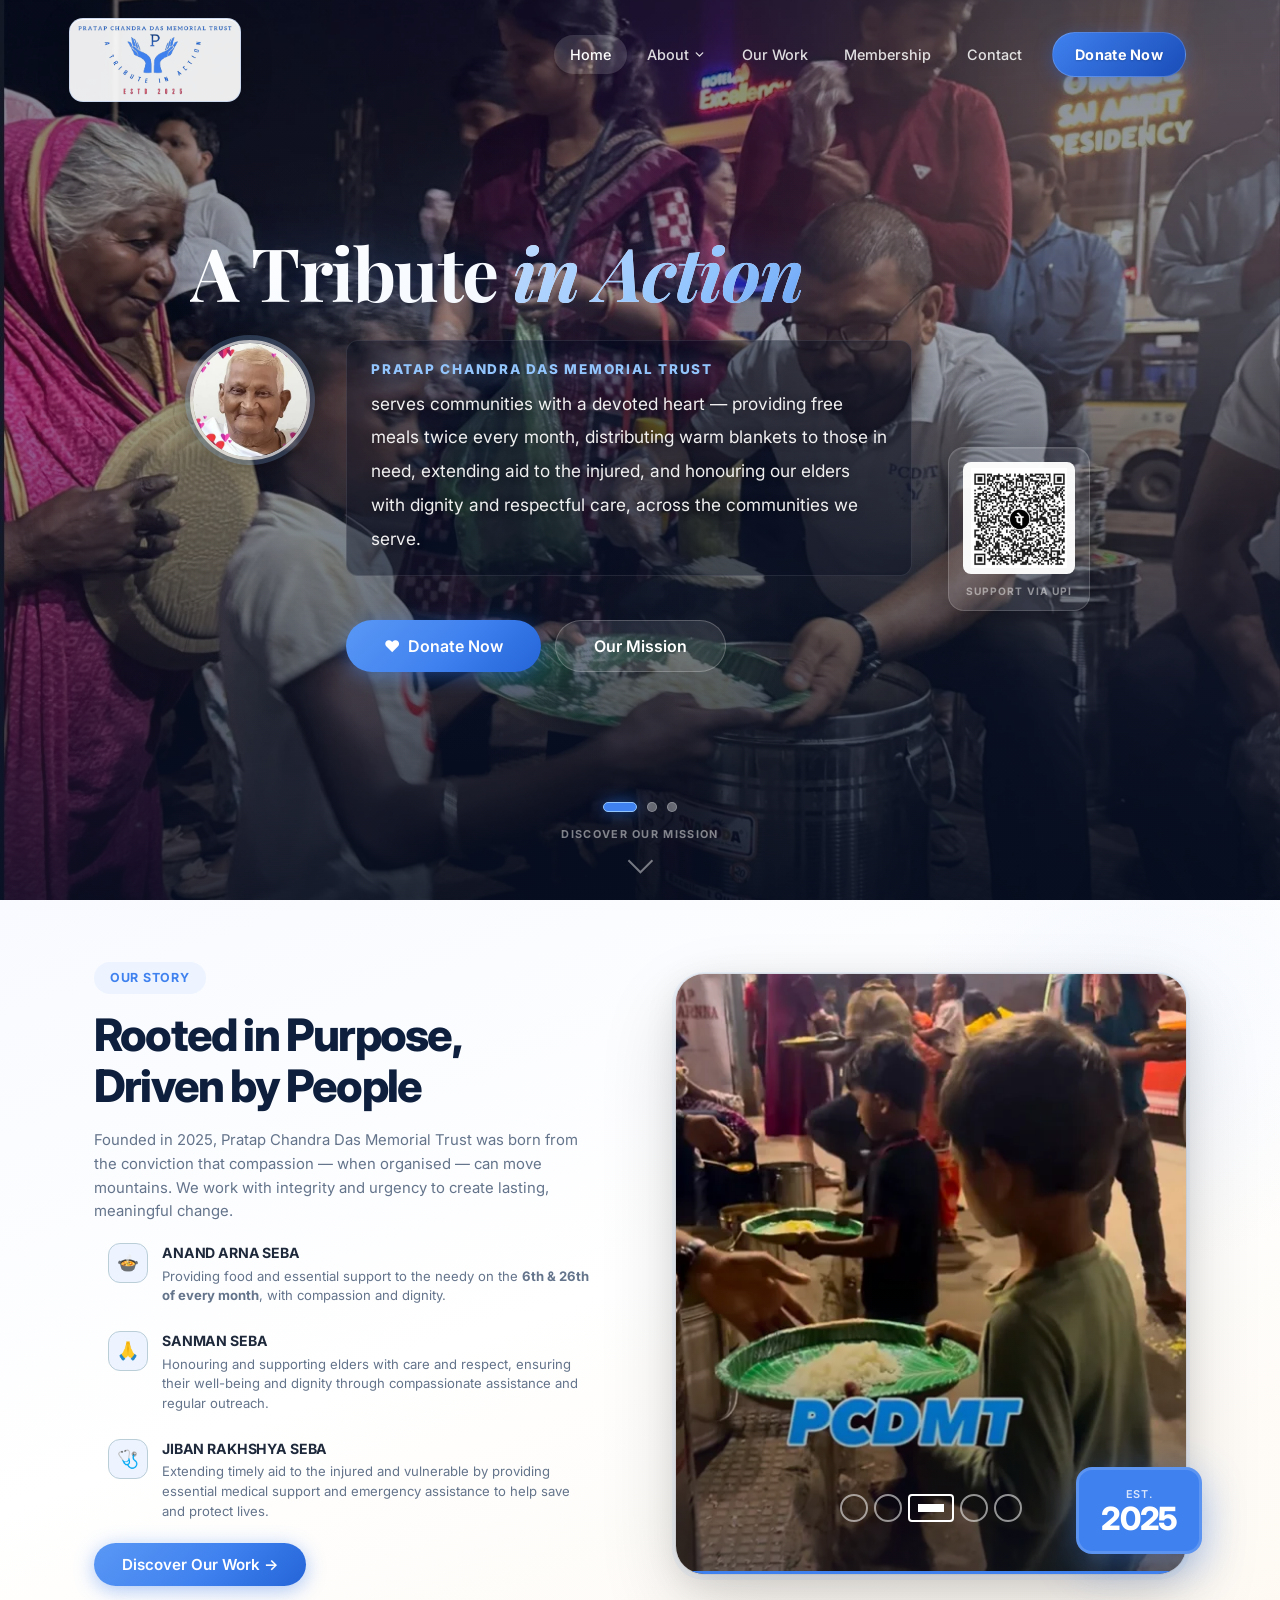
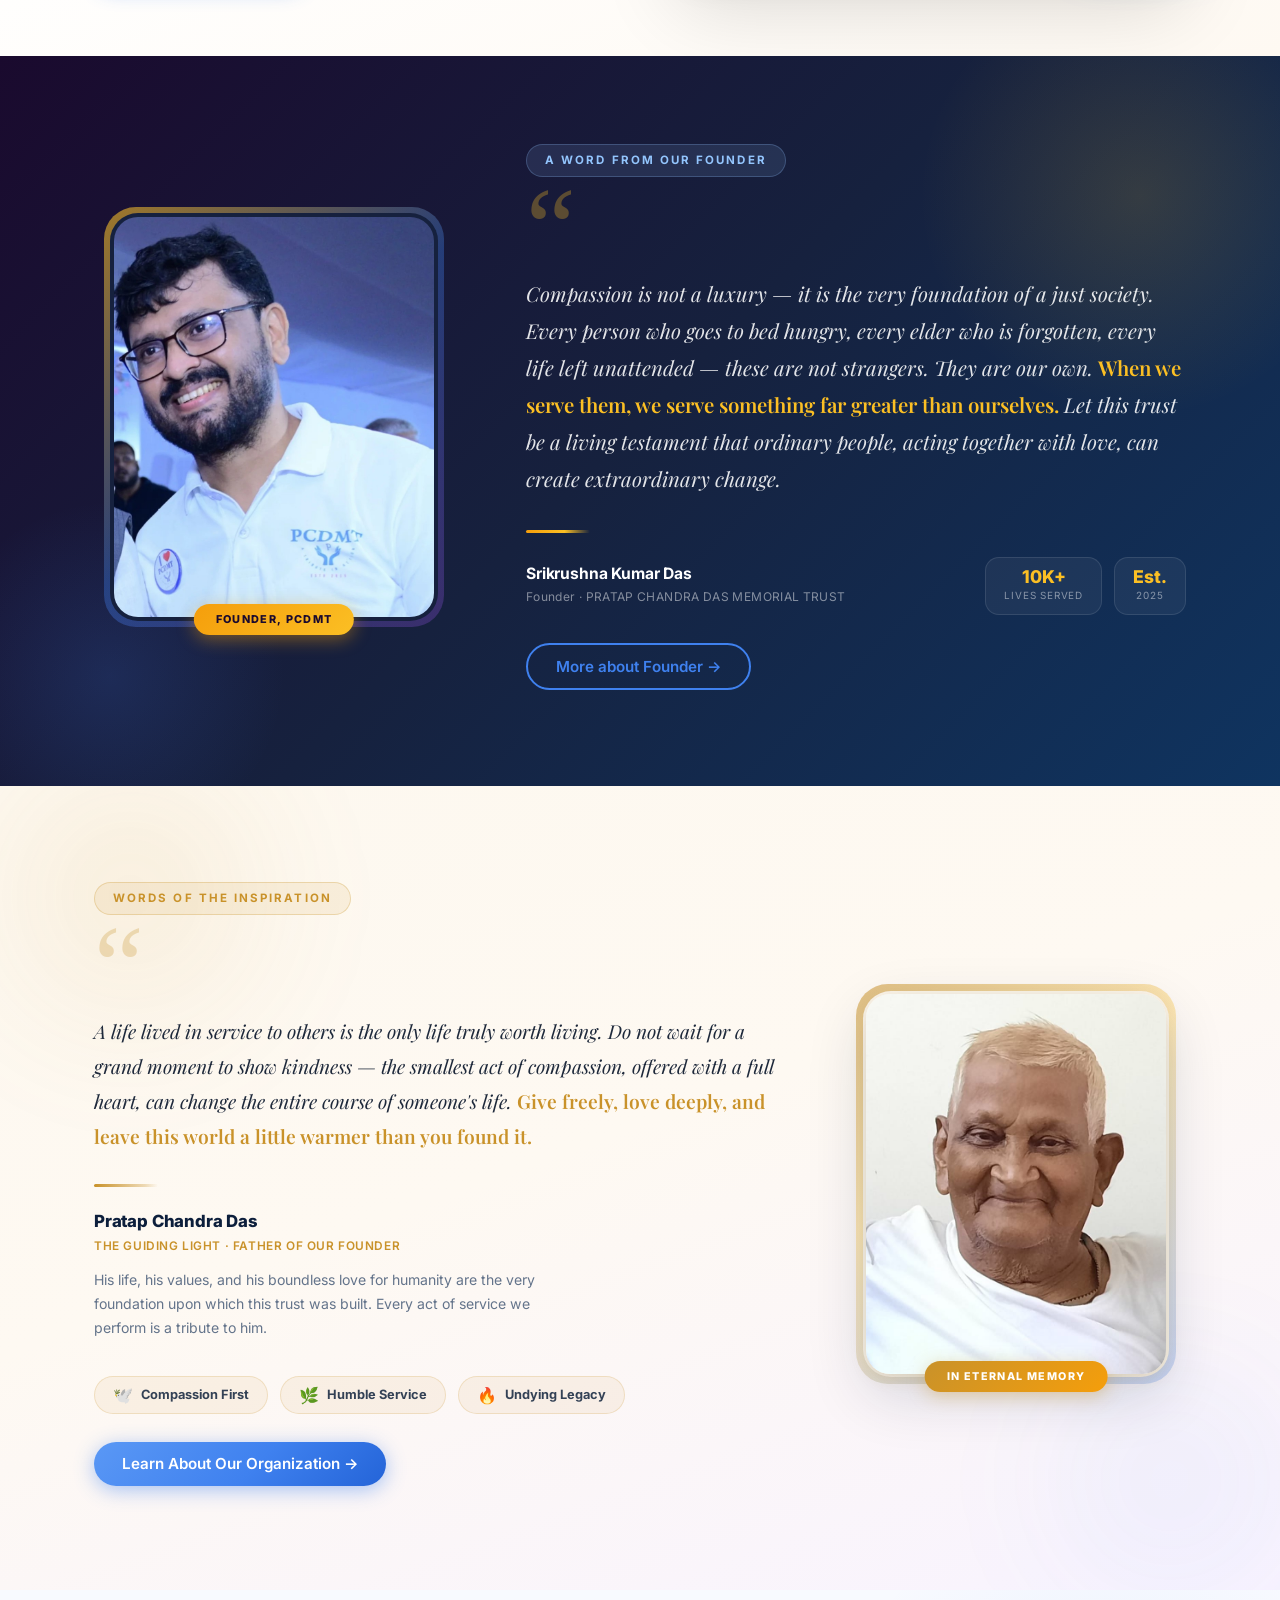
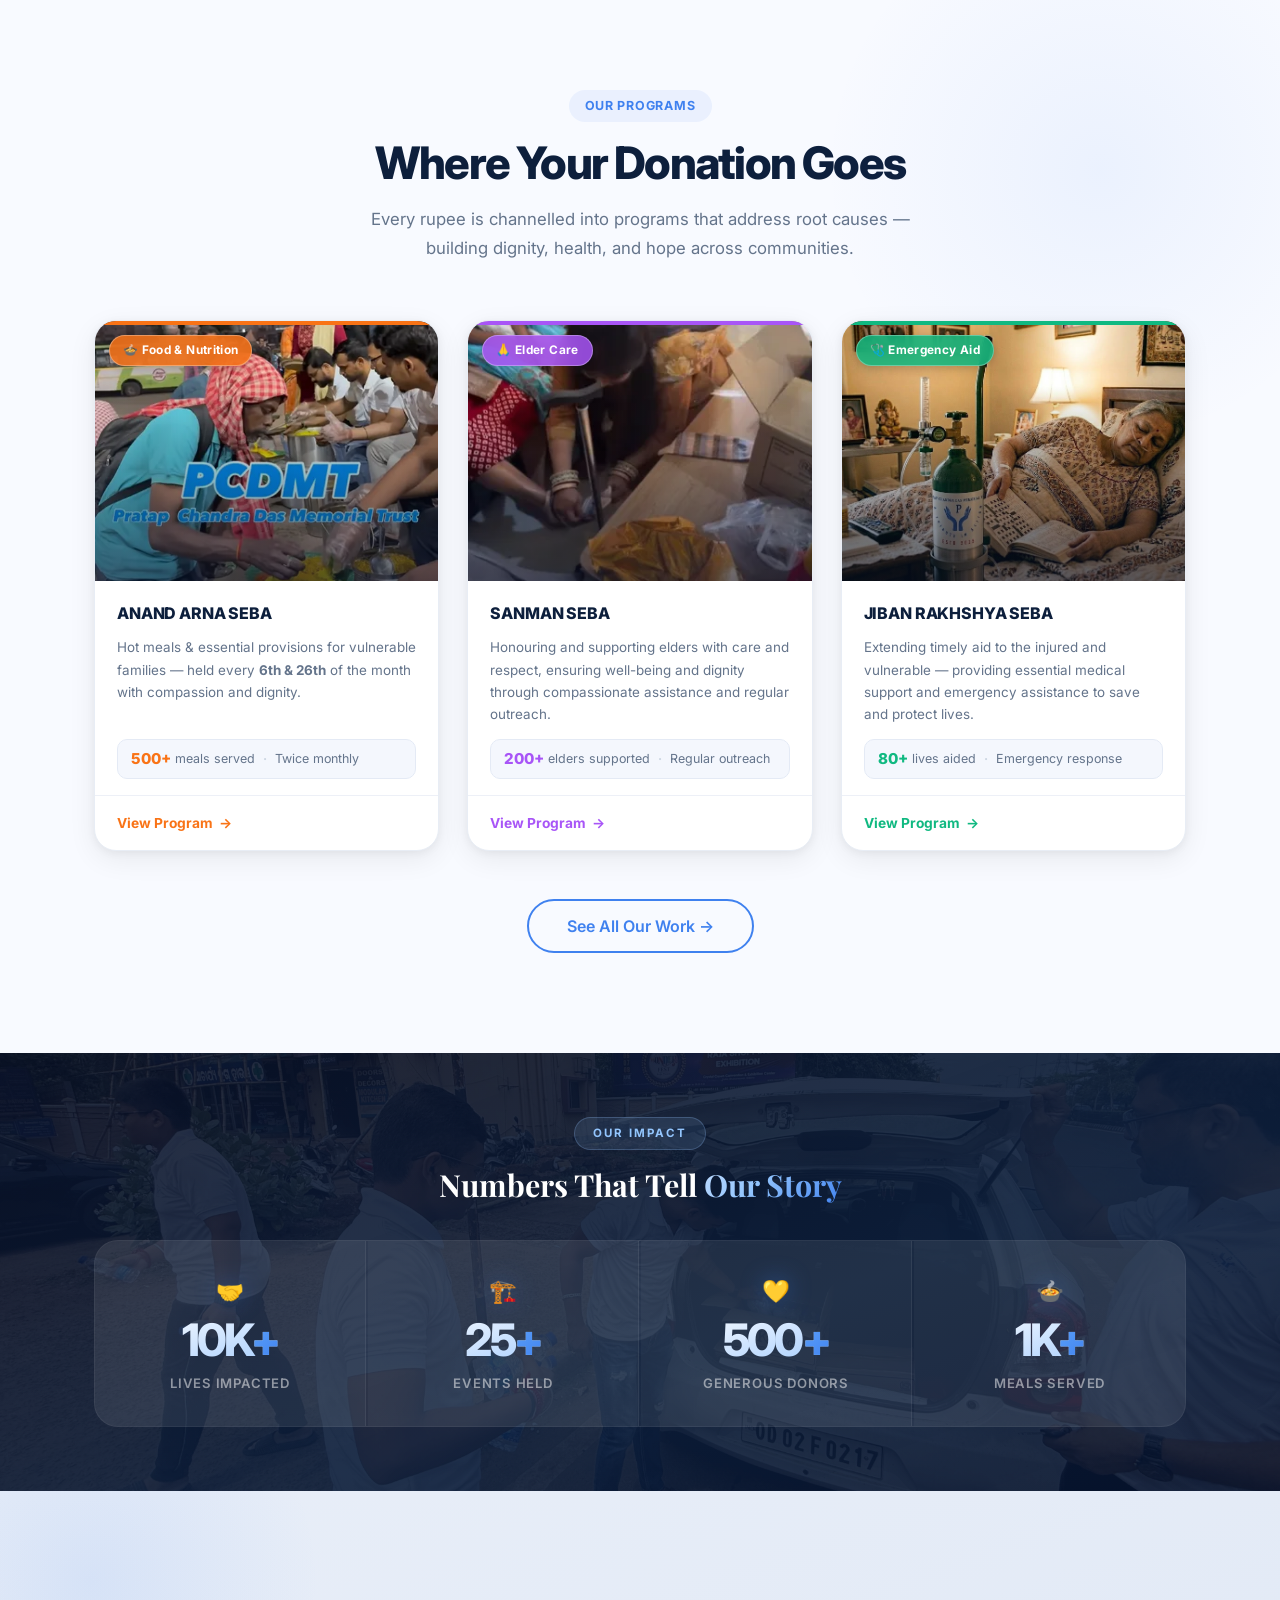
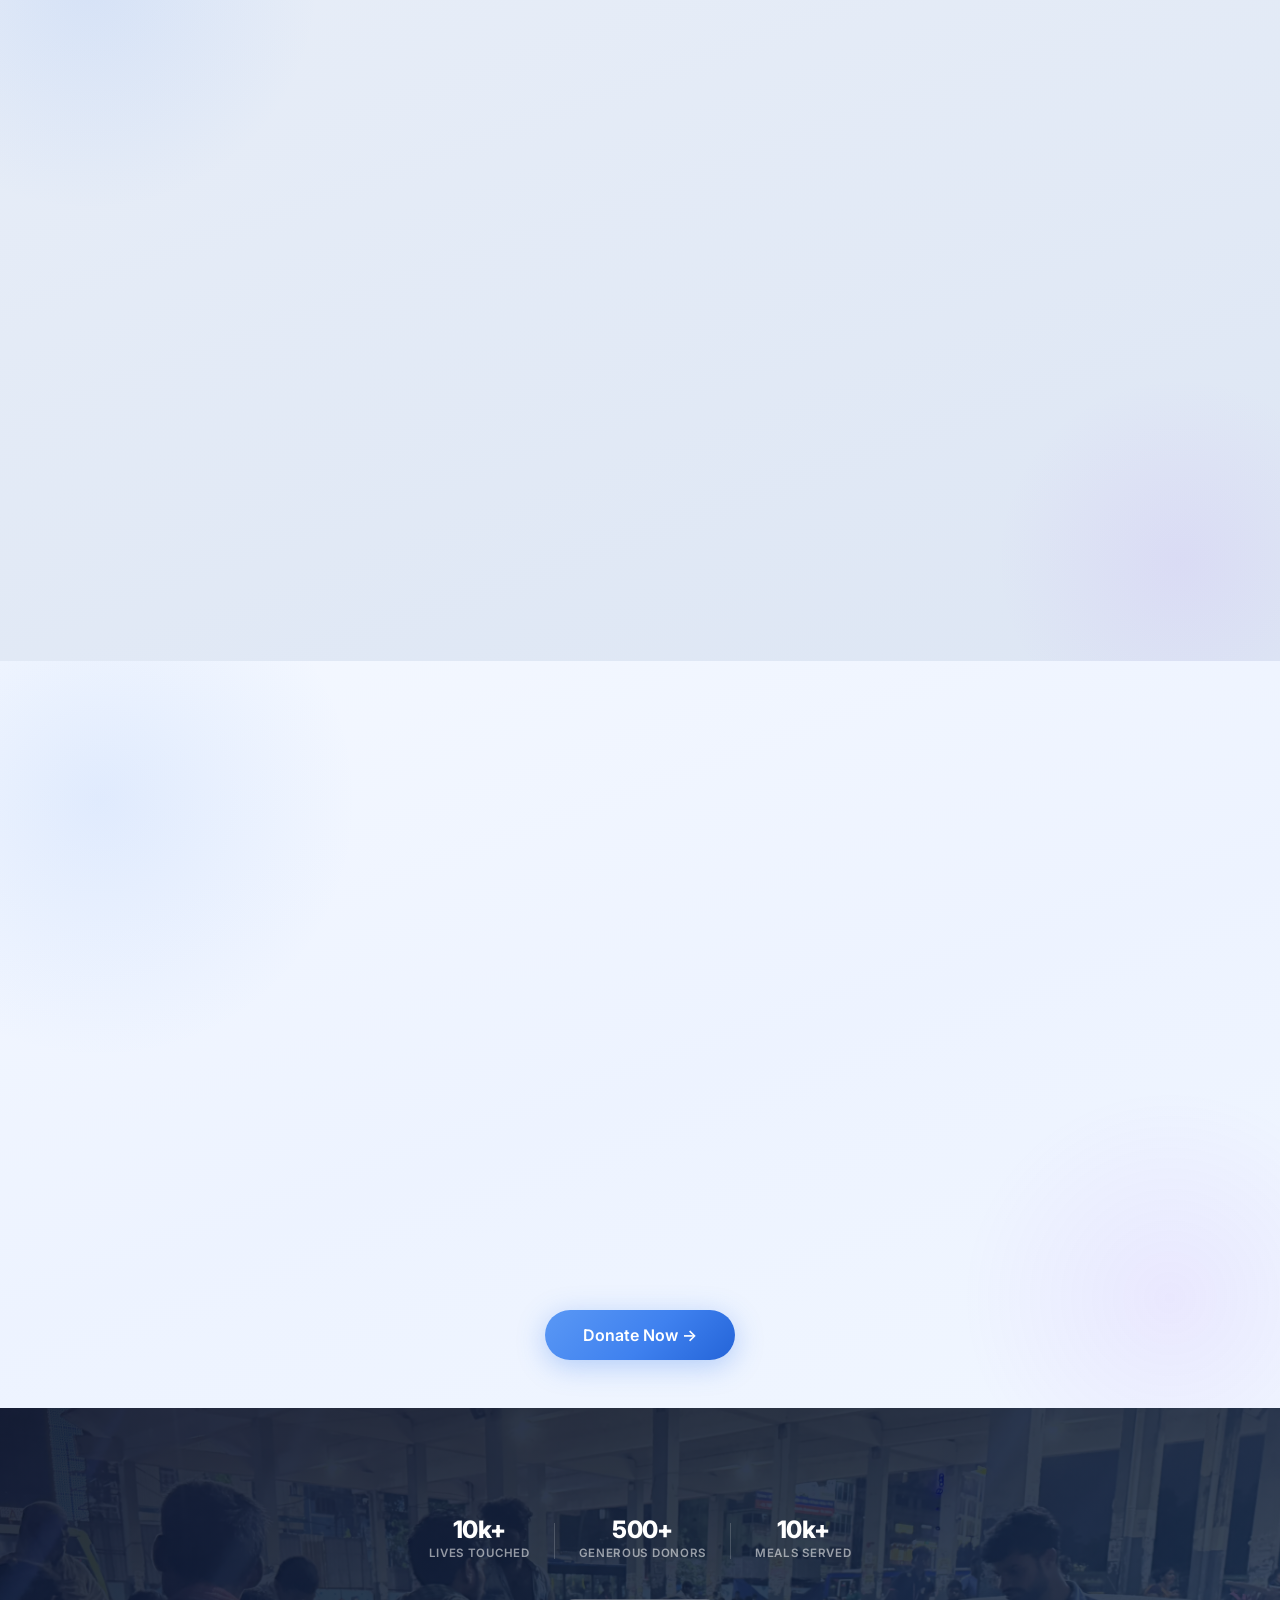
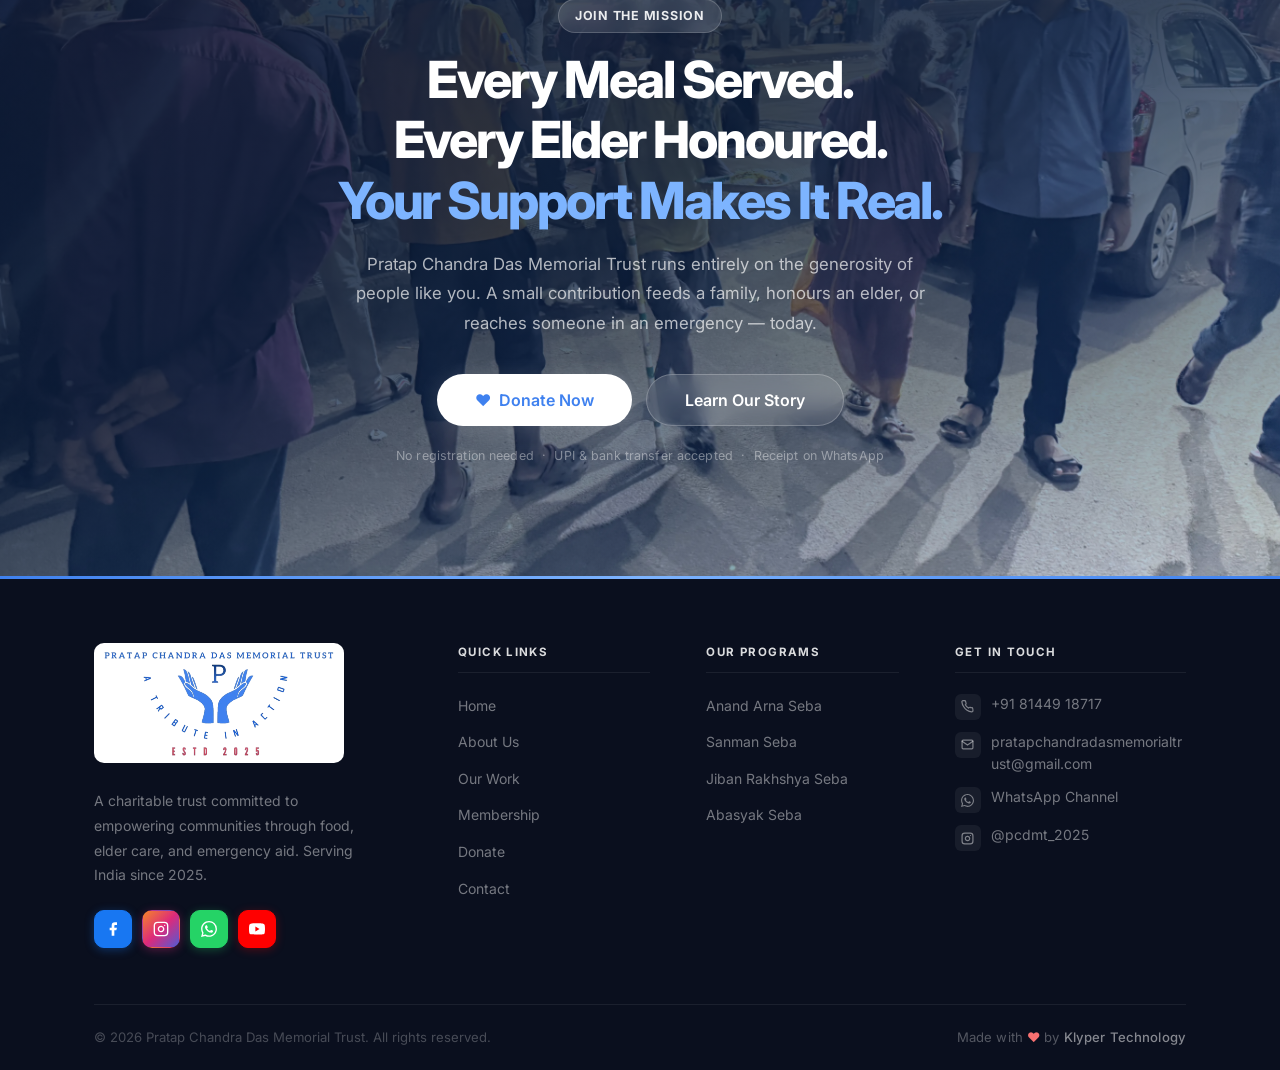
==== index.html @ 32de3103 "Add files via upload" ====
<!doctype html>
<html lang="en">
  <head>
    <meta charset="UTF-8" />
    <meta name="viewport" content="width=device-width, initial-scale=1.0" />
    <meta
      name="description"
      content="Pratap Chandra Das Memorial Trust — Empowering lives through compassion, education, and community development across India. Donate today and make a difference."
    />
    <meta
      property="og:title"
      content="Pratap Chandra Das Memorial Trust — Empowering Lives Through Compassion"
    />
    <meta
      property="og:description"
      content="Join thousands of donors helping underprivileged communities through education, healthcare, and sustainable development."
    />
    <title>Pratap Chandra Das Memorial Trust — Empowering Lives Through Compassion</title>
    <link rel="preconnect" href="https://fonts.googleapis.com" />
    <link rel="preconnect" href="https://fonts.gstatic.com" crossorigin />
    <link
      href="https://fonts.googleapis.com/css2?family=Inter:wght@300;400;500;600;700;800&family=Playfair+Display:ital,wght@0,600;0,700;1,600&display=swap"
      rel="stylesheet"
    />
    <link rel="stylesheet" href="css/style.css" />
  </head>
  <body class="has-hero-carousel">
    <!-- Scroll progress indicator -->
    <div class="scroll-progress" id="scrollProgress"></div>
    <!-- ===== NAVBAR ===== -->
    <nav class="navbar" id="navbar">
      <div class="nav-inner">
        <a href="index.html" class="nav-logo">
          <!-- Full logo — visible at top of hero -->
          <img src="images/pcdmt_transparent_bg_logo.png" alt="Pratap Chandra Das Memorial Trust" class="nav-logo-img nav-logo-full" />
          <!-- Small logo — fades in on scroll -->
          <img src="images/pcdmt_logo_small.png" alt="PCDMT" class="nav-logo-img nav-logo-small" />
        </a>
        <ul class="nav-links" id="navLinks">
          <li><a href="index.html" class="active">Home</a></li>
          <li class="nav-item-dropdown">
            <a href="#" role="button" aria-haspopup="true">About
              <svg class="nav-chevron" viewBox="0 0 24 24" fill="none" stroke="currentColor" stroke-width="2.5" stroke-linecap="round" stroke-linejoin="round" aria-hidden="true"><polyline points="6 9 12 15 18 9"/></svg>
            </a>
            <ul class="nav-dropdown">
              <li><a href="about-founder.html" class="nav-dropdown-link"><span class="nav-dropdown-icon" style="background:#fff7ed;">🙏</span>About Founder</a></li>
              <li><a href="about-organization.html" class="nav-dropdown-link"><span class="nav-dropdown-icon" style="background:#eff6ff;">🏛️</span>About Organization</a></li>
            </ul>
          </li>
          <li><a href="work.html">Our Work</a></li>
          <li><a href="membership.html">Membership</a></li>
          <li><a href="contact.html">Contact</a></li>
          <li><a href="membership.html#donate" class="btn-nav">Donate Now</a></li>
        </ul>
        <button
          class="nav-toggle"
          id="navToggle"
          aria-label="Toggle navigation menu"
        >
          <span></span>
          <span></span>
          <span></span>
        </button>
      </div>
    </nav>

    <!-- ===== HERO ===== -->
    <section class="hero" id="hero">

      <!-- Background Carousel -->
      <div class="hero-carousel" id="heroCarousel">
        <div class="hero-slide active" style="background-image:url('images/work_images/hero_section_1.webp')"></div>
        <div class="hero-slide"        style="background-image:url('images/work_images/hero_2.webp')"></div>
        <div class="hero-slide"        style="background-image:url('images/work_images/hero_3.webp')"></div>
      </div>

      <!-- Dark gradient overlay -->
      <div class="hero-overlay"></div>

      <!-- Foreground content — parallax via JS -->
      <div class="hero-content-wrap" id="heroContent">
        <div class="container">
          <div class="hero-inner">
            <h1 class="hero-title animate-fade-up delay-1">
              <span class="hero-tribute">A Tribute</span> <span class="highlight">in Action</span>
            </h1>

            <div class="hero-founder-row animate-fade-up delay-2">
              <div class="hero-founder-img-wrap">
                <img
                  src="images/founder_img.png"
                  alt="Pratap Chandra Das"
                  class="hero-founder-img"
                />
              </div>
              <div class="hero-founder-text">
                <p class="hero-subtitle">
                  <span class="hero-name-highlight">PRATAP CHANDRA DAS MEMORIAL TRUST</span>
                  serves communities with a devoted heart &mdash; providing free meals twice
                  every month, distributing warm blankets to those in need, extending aid
                  to the injured, and honouring our elders with dignity and respectful
                  care, across the communities we serve.
                </p>

                <div class="hero-actions">
                  <a href="membership.html#donate" class="btn btn-primary btn-lg">❤️&nbsp; Donate Now</a>
                  <a href="work.html" class="btn btn-ghost-white btn-lg">Our Mission</a>
                </div>
              </div>

              <!-- QR Code — right-aligned, secondary CTA -->
              <div class="hero-qr-wrap animate-fade-up delay-3">
                <img src="images/pcdmt_qr_code.png" alt="Donate via UPI QR code" class="hero-qr-img" />
                <span class="hero-qr-label">Support via UPI</span>
              </div>
            </div>

          </div>
        </div>
      </div>

      <!-- Carousel dot navigation -->
      <div class="carousel-nav" id="carouselNav">
        <button class="carousel-dot active" data-index="0" aria-label="Slide 1"></button>
        <button class="carousel-dot"        data-index="1" aria-label="Slide 2"></button>
        <button class="carousel-dot"        data-index="2" aria-label="Slide 3"></button>
      </div>

      <!-- Scroll indicator -->
      <div class="hero-scroll-hint" id="heroScrollHint">
        <span>Discover Our Mission</span>
        <div class="scroll-chevron"></div>
      </div>

    </section>

        <!-- ===== ABOUT PREVIEW ===== -->
    <section class="about-preview">
      <div class="container">
        <div class="about-grid">
          <div class="about-visual reveal-up">

            <!-- About section image carousel -->
            <div class="about-carousel" id="aboutCarousel">
              <div class="about-carousel-track" id="aboutTrack">
                <div class="about-carousel-slide active">
                  <img src="images/work_images/img_8.webp" alt="Community outreach" loading="lazy" />
                  <div class="about-slide-overlay"></div>
                </div>
                <div class="about-carousel-slide">
                  <img src="images/work_images/img_11.webp" alt="Livelihood support" loading="lazy" />
                  <div class="about-slide-overlay"></div>
                </div>
                <div class="about-carousel-slide">
                  <img src="images/work_images/img_9.webp" alt="Healthcare initiative" loading="lazy" />
                  <div class="about-slide-overlay"></div>
                </div>
                <div class="about-carousel-slide">
                  <img src="images/work_images/img_10.webp" alt="Community meal" loading="lazy" />
                  <div class="about-slide-overlay"></div>
                </div>
                <div class="about-carousel-slide">
                  <img src="images/work_images/sanman_seba.webp" alt="Sanman Seba" loading="lazy" />
                  <div class="about-slide-overlay"></div>
                </div>
              </div>
              <!-- Dot navigation -->
              <div class="about-carousel-nav" id="aboutCarouselNav">
                <button class="about-carousel-dot active" data-index="0" aria-label="Slide 1"></button>
                <button class="about-carousel-dot" data-index="1" aria-label="Slide 2"></button>
                <button class="about-carousel-dot" data-index="2" aria-label="Slide 3"></button>
                <button class="about-carousel-dot" data-index="3" aria-label="Slide 4"></button>
                <button class="about-carousel-dot" data-index="4" aria-label="Slide 5"></button>
              </div>
              <!-- Progress bar -->
              <div class="about-carousel-progress">
                <div class="about-progress-fill" id="aboutProgressFill"></div>
              </div>
            </div>
            <div class="about-badge">
              <div class="badge-year">Est.</div>
              <div class="badge-num">2025</div>
            </div>
          </div>

          <div class="about-content reveal-up delay-1">
            <div class="section-tag">Our Story</div>
            <h2 class="section-title">
              Rooted in Purpose,<br />Driven by People
            </h2>
            <p class="section-subtitle">
              Founded in 2025, Pratap Chandra Das Memorial Trust was born from the conviction
              that compassion — when organised — can move mountains. We work
              with integrity and urgency to create lasting, meaningful change.
            </p>

            <div class="features-list">
              <div class="feature-item reveal-up delay-2">
                <div class="feature-icon">🍲</div>
                <div>
                  <h4>ANAND ARNA SEBA</h4>
                  <p>
                    Providing food and essential support to the needy on the
                    <strong>6th &amp; 26th of every month</strong>, with compassion and dignity.
                  </p>
                </div>
              </div>
              <div class="feature-item reveal-up delay-3">
                <div class="feature-icon">🙏</div>
                <div>
                  <h4>SANMAN SEBA</h4>
                  <p>
                    Honouring and supporting elders with care and respect, ensuring their
    well-being and dignity through compassionate assistance and regular outreach.
                  </p>
                </div>
              </div>
              <div class="feature-item reveal-up delay-4">
                <div class="feature-icon">🩺</div>
                <div>
                  <h4>JIBAN RAKHSHYA SEBA</h4>
                  <p>
                    Extending timely aid to the injured and vulnerable by providing essential
    medical support and emergency assistance to help save and protect lives.
                  </p>
                </div>
              </div>
            </div>

            <a href="work.html" class="btn btn-primary reveal-up delay-5">Discover Our Work →</a>
          </div>
        </div>
      </div>
    </section>

    <!-- ===== FOUNDER QUOTE ===== -->
    <section class="founder-section">
      <div class="container">
        <div class="founder-grid">

          <!-- Founder image -->
          <div class="founder-img-col reveal-up">
            <div class="founder-img-frame">
              <img
                src="images/pcdmt_founder_img.jpg"
                alt="Srikrushna Kumar Das — Founder"
                class="founder-img"
                loading="lazy"
              />
            </div>
            <div class="founder-img-badge">Founder, PCDMT</div>
          </div>

          <!-- Quote & signature -->
          <div class="founder-content-col reveal-up delay-1">
            <div class="section-tag-light">A Word From Our Founder</div>
            <span class="founder-quote-glyph">&ldquo;</span>
            <p class="founder-quote">
              Compassion is not a luxury — it is the very foundation of a just society.
              Every person who goes to bed hungry, every elder who is forgotten, every life
              left unattended — these are not strangers. They are our own.
              <em>When we serve them, we serve something far greater than ourselves.</em>
              Let this trust be a living testament that ordinary people, acting together
              with love, can create extraordinary change.
            </p>
            <div class="founder-divider"></div>
            <div class="founder-signature">
              <div>
                <div class="founder-name">Srikrushna Kumar Das</div>
                <div class="founder-role">Founder &middot; PRATAP CHANDRA DAS MEMORIAL TRUST</div>
              </div>
              <div class="founder-trust-pill">
                <div class="founder-trust-item">
                  <span class="founder-trust-num">10K+</span>
                  <span class="founder-trust-label">Lives Served</span>
                </div>
                <div class="founder-trust-item">
                  <span class="founder-trust-num">Est.</span>
                  <span class="founder-trust-label">2025</span>
                </div>
              </div>
            </div>
            <a href="about-founder.html" class="btn btn-outline" style="margin-top:28px;">More about Founder →</a>
          </div>

        </div>
      </div>
    </section>


    <!-- ===== FOUNDER'S FATHER TRIBUTE ===== -->
    <section class="tribute-section">
      <!-- Decorative blobs -->
      <div class="tribute-blob tribute-blob--tl" aria-hidden="true"></div>
      <div class="tribute-blob tribute-blob--br" aria-hidden="true"></div>

      <div class="container">
        <div class="tribute-grid">

          <!-- Image column -->
          <div class="tribute-img-col reveal-up">
            <div class="tribute-img-frame">
              <img
                src="images/founder_father_full_img.jpeg"
                alt="Pratap Chandra Das — Father of the Founder"
                class="tribute-img"
                loading="lazy"
              />
            </div>
            <div class="tribute-img-badge">In Eternal Memory</div>
          </div>

          <!-- Quote column -->
          <div class="tribute-content-col reveal-up delay-1">
            <div class="section-tag-light">Words of the Inspiration</div>

            <span class="tribute-quote-glyph">&ldquo;</span>

            <blockquote class="tribute-quote">
              A life lived in service to others is the only life truly worth living.
              Do not wait for a grand moment to show kindness — the smallest act of
              compassion, offered with a full heart, can change the entire course of
              someone's life.
              <em>Give freely, love deeply, and leave this world a little warmer than you found it.</em>
            </blockquote>

            <div class="tribute-divider"></div>

            <div class="tribute-signature">
              <div class="tribute-sig-info">
                <div class="tribute-sig-name">Pratap Chandra Das</div>
                <div class="tribute-sig-role">The Guiding Light &middot; Father of our Founder</div>
                <div class="tribute-sig-note">
                  His life, his values, and his boundless love for humanity are the very foundation
                  upon which this trust was built. Every act of service we perform is a tribute to him.
                </div>
              </div>
            </div>

            <!-- Pillars -->
            <div class="tribute-pillars">
              <div class="tribute-pillar">
                <span class="tribute-pillar-icon">🕊️</span>
                <span class="tribute-pillar-label">Compassion First</span>
              </div>
              <div class="tribute-pillar">
                <span class="tribute-pillar-icon">🌿</span>
                <span class="tribute-pillar-label">Humble Service</span>
              </div>
              <div class="tribute-pillar">
                <span class="tribute-pillar-icon">🔥</span>
                <span class="tribute-pillar-label">Undying Legacy</span>
              </div>
            </div>

            <a href="about-organization.html" class="btn btn-primary tribute-cta-btn">Learn About Our Organization →</a>
          </div>

        </div>
      </div>
    </section>


    <!-- ===== PROGRAMS PREVIEW ===== -->
    <section class="programs-preview">
      <div class="container">
        <div class="text-center reveal">
          <div class="section-tag">Our Programs</div>
          <h2 class="section-title">Where Your Donation Goes</h2>
          <p class="section-subtitle">
            Every rupee is channelled into programs that address root causes —
            building dignity, health, and hope across communities.
          </p>
        </div>
        <div class="programs-grid">

          <!-- Card 1 — Anand Arna Seba -->
          <div class="program-card reveal delay-1">
            <div class="program-card-image">
              <img src="images/work_images/anand_arna_seba.webp" alt="Anand Arna Seba — free meals programme" loading="lazy" />
              <div class="program-card-img-overlay"></div>
              <span class="program-badge">🍲 Food &amp; Nutrition</span>
            </div>
            <div class="program-card-body">
              <h3>ANAND ARNA SEBA</h3>
              <p>Hot meals &amp; essential provisions for vulnerable families — held every <strong>6th &amp; 26th</strong> of the month with compassion and dignity.</p>
              <div class="program-stat">
                <span class="prog-stat-item"><span class="prog-num">500+</span> meals served</span>
                <span class="prog-stat-sep">·</span>
                <span class="prog-stat-item">Twice monthly</span>
              </div>
            </div>
            <a href="work.html" class="program-link">View Program <span class="arrow">→</span></a>
          </div>

          <!-- Card 2 — Sanman Seba -->
          <div class="program-card reveal delay-2">
            <div class="program-card-image">
              <img src="images/work_images/sanman_seba.webp" alt="Sanman Seba — elder care programme" loading="lazy" />
              <div class="program-card-img-overlay"></div>
              <span class="program-badge">🙏 Elder Care</span>
            </div>
            <div class="program-card-body">
              <h3>SANMAN SEBA</h3>
              <p>Honouring and supporting elders with care and respect, ensuring well-being and dignity through compassionate assistance and regular outreach.</p>
              <div class="program-stat">
                <span class="prog-stat-item"><span class="prog-num">200+</span> elders supported</span>
                <span class="prog-stat-sep">·</span>
                <span class="prog-stat-item">Regular outreach</span>
              </div>
            </div>
            <a href="work.html" class="program-link">View Program <span class="arrow">→</span></a>
          </div>

          <!-- Card 3 — Jiban Rakhshya Seba -->
          <div class="program-card reveal delay-3">
            <div class="program-card-image">
              <img src="images/work_images/jiban_rakhsya_seba/jiban_rakhsya_seba_cover_img.webp" alt="Jiban Rakhshya Seba — emergency aid programme" loading="lazy" />
              <div class="program-card-img-overlay"></div>
              <span class="program-badge">🩺 Emergency Aid</span>
            </div>
            <div class="program-card-body">
              <h3>JIBAN RAKHSHYA SEBA</h3>
              <p>Extending timely aid to the injured and vulnerable — providing essential medical support and emergency assistance to save and protect lives.</p>
              <div class="program-stat">
                <span class="prog-stat-item"><span class="prog-num">80+</span> lives aided</span>
                <span class="prog-stat-sep">·</span>
                <span class="prog-stat-item">Emergency response</span>
              </div>
            </div>
            <a href="jiban-rakhshya-seba.html" class="program-link">View Program <span class="arrow">→</span></a>
          </div>

        </div>
        <div class="text-center" style="margin-top:48px">
          <a href="work.html" class="btn btn-outline btn-lg">See All Our Work →</a>
        </div>
      </div>
    </section>

     <!-- ===== IMPACT STATS ===== -->
    <section class="stats-bar" id="statsSection">
      <div class="stats-bg-image"></div>
      <div class="stats-overlay"></div>
      <div class="container">
        <div class="stats-header reveal">
          <div class="section-tag-light">Our Impact</div>
          <h2 class="stats-section-title">Numbers That Tell <span>Our Story</span></h2>
        </div>
        <div class="stats-grid">
          <div class="stat-item reveal">
            <div class="stat-icon-wrap">🤝</div>
            <div class="stat-value" data-target="10000">0<span class="accent">+</span></div>
            <div class="stat-desc">Lives Impacted</div>
          </div>
          <div class="stat-item reveal delay-1">
            <div class="stat-icon-wrap">🏗️</div>
            <div class="stat-value" data-target="25">0<span class="accent">+</span></div>
            <div class="stat-desc">Events Held</div>
          </div>
          <div class="stat-item reveal delay-2">
            <div class="stat-icon-wrap">💛</div>
            <div class="stat-value" data-target="500">0<span class="accent">+</span></div>
            <div class="stat-desc">Generous Donors</div>
          </div>
          <div class="stat-item reveal delay-3">
            <div class="stat-icon-wrap">🍲</div>
            <div class="stat-value" data-target="1000">0<span class="accent">+</span></div>
            <div class="stat-desc">Meals Served</div>
          </div>
        </div>
      </div>
    </section>

    <!-- ===== TESTIMONIALS ===== -->
    <section class="testimonials-section">
      <div class="container">
        <div class="text-center reveal">
          <div class="section-tag">Stories of Change</div>
          <h2 class="section-title">Lives Touched,<br />Hearts Moved</h2>
          <p class="section-subtitle">
            The real measure of our work isn't in numbers alone — it's in the
            stories of people who have felt genuine, lasting change.
          </p>
        </div>
        <div class="testimonials-grid">
          <div class="testimonial-card reveal delay-1">
            <div class="quote-mark">&ldquo;</div>
            <p class="t-text">The daily meal programme has been a lifeline for our family. We no longer worry about going to bed hungry. Pratap Chandra Das Memorial Trust gave us back our dignity.</p>
            <div class="t-author">
              <div class="t-avatar" style="background:linear-gradient(135deg,#F59E0B,#FBBF24)">R</div>
              <div class="t-info">
                <div class="t-name">Ranjita D.</div>
                <div class="t-role">Beneficiary · Odisha</div>
              </div>
              <div class="t-stars">⭐⭐⭐⭐⭐</div>
            </div>
          </div>
          <div class="testimonial-card reveal delay-2">
            <div class="quote-mark">&ldquo;</div>
            <p class="t-text">I donated ₹500 and was moved by the transparency. I received a WhatsApp confirmation and a photo of real impact within hours. That kind of trust is rare.</p>
            <div class="t-author">
              <div class="t-avatar" style="background:linear-gradient(135deg,#2563EB,#0EA5E9)">A</div>
              <div class="t-info">
                <div class="t-name">Amit S.</div>
                <div class="t-role">Donor · Bengaluru</div>
              </div>
              <div class="t-stars">⭐⭐⭐⭐⭐</div>
            </div>
          </div>
          <div class="testimonial-card reveal delay-3">
            <div class="quote-mark">&ldquo;</div>
            <p class="t-text">The free health camp reached our village — over 300 people received check-ups and medicines at no cost. For us, this foundation is a true blessing.</p>
            <div class="t-author">
              <div class="t-avatar" style="background:linear-gradient(135deg,#10B981,#34D399)">M</div>
              <div class="t-info">
                <div class="t-name">Meena T.</div>
                <div class="t-role">Resident · Rural Odisha</div>
              </div>
              <div class="t-stars">⭐⭐⭐⭐⭐</div>
            </div>
          </div>
        </div>
      </div>
    </section>

    <!-- ===== HOW TO DONATE ===== -->
    <section class="how-it-works">
      <div class="container">
        <div class="text-center reveal">
          <div class="section-tag">How to Help</div>
          <h2 class="section-title">Donating is Simple &amp; Secure</h2>
          <p class="section-subtitle">
            Three easy steps to make a difference in someone's life today. No
            complicated forms, no registration needed.
          </p>
        </div>
        <div class="steps-grid">
          <div class="step-card reveal delay-1">
            <div class="step-icon-wrap">
              <div class="step-number">1</div>
              <span class="step-icon">📷</span>
            </div>
            <h3>Scan QR Code</h3>
            <p>Use any UPI app to scan our secure QR and enter your donation amount.</p>
            <div class="step-qr-wrap">
              <img src="images/pcdmt_qr_code.png" alt="UPI Donation QR Code — PCDMT" class="step-qr-img" />
              <span class="step-qr-label">Scan to Donate via UPI</span>
            </div>
            <div class="step-upi-row">
              <span class="step-upi-badge">GPay</span>
              <span class="step-upi-badge">PhonePe</span>
              <span class="step-upi-badge">Paytm</span>
            </div>
            <div class="step-connector">
              <svg viewBox="0 0 40 16" xmlns="http://www.w3.org/2000/svg">
                <path d="M2 8 Q20 2 38 8" />
                <path d="M32 5 L38 8 L32 11" stroke-dasharray="none" fill="none" stroke="rgba(63,129,239,0.55)" stroke-width="2" stroke-linecap="round" stroke-linejoin="round" />
              </svg>
            </div>
          </div>
          <div class="step-card reveal delay-2">
            <div class="step-icon-wrap">
              <div class="step-number">2</div>
              <span class="step-icon">💸</span>
            </div>
            <h3>Complete Payment</h3>
            <p>Add your name in the payment note and complete the secure UPI transaction in seconds.</p>
            <div class="step-connector">
              <svg viewBox="0 0 40 16" xmlns="http://www.w3.org/2000/svg">
                <path d="M2 8 Q20 2 38 8" />
                <path d="M32 5 L38 8 L32 11" stroke-dasharray="none" fill="none" stroke="rgba(63,129,239,0.55)" stroke-width="2" stroke-linecap="round" stroke-linejoin="round" />
              </svg>
            </div>
          </div>
          <div class="step-card reveal delay-3">
            <div class="step-icon-wrap">
              <div class="step-number">3</div>
              <span class="step-icon">✅</span>
            </div>
            <h3>Share Screenshot</h3>
            <p>Send the payment screenshot on WhatsApp. We'll acknowledge and send your donation receipt.</p>
            <div class="step-wa-block">
              <a href="https://wa.me/918144918717" class="step-wa-link" target="_blank" rel="noopener noreferrer">
                <svg width="18" height="18" viewBox="0 0 24 24" fill="currentColor"><path d="M17.472 14.382c-.297-.149-1.758-.867-2.03-.967-.273-.099-.471-.148-.67.15-.197.297-.767.966-.94 1.164-.173.199-.347.223-.644.075-.297-.15-1.255-.463-2.39-1.475-.883-.788-1.48-1.761-1.653-2.059-.173-.297-.018-.458.13-.606.134-.133.298-.347.446-.52.149-.174.198-.298.298-.497.099-.198.05-.371-.025-.52-.075-.149-.669-1.612-.916-2.207-.242-.579-.487-.5-.669-.51-.173-.008-.371-.01-.57-.01-.198 0-.52.074-.792.372-.272.297-1.04 1.016-1.04 2.479 0 1.462 1.065 2.875 1.213 3.074.149.198 2.096 3.2 5.077 4.487.709.306 1.262.489 1.694.625.712.227 1.36.195 1.871.118.571-.085 1.758-.719 2.006-1.413.248-.694.248-1.289.173-1.413-.074-.124-.272-.198-.57-.347m-5.421 7.403h-.004a9.87 9.87 0 0 1-5.031-1.378l-.361-.214-3.741.982.998-3.648-.235-.374a9.86 9.86 0 0 1-1.51-5.26c.001-5.45 4.436-9.884 9.888-9.884 2.64 0 5.122 1.03 6.988 2.898a9.825 9.825 0 0 1 2.893 6.994c-.003 5.45-4.437 9.884-9.885 9.884m8.413-18.297A11.815 11.815 0 0 0 12.05 0C5.495 0 .16 5.335.157 11.892c0 2.096.547 4.142 1.588 5.945L.057 24l6.305-1.654a11.882 11.882 0 0 0 5.683 1.448h.005c6.554 0 11.89-5.335 11.893-11.893a11.821 11.821 0 0 0-3.48-8.413Z"/></svg>
                +91 81449 18717
              </a>
              <span class="step-wa-note">Receipt sent within minutes</span>
            </div>
          </div>
        </div>
        <div class="text-center" style="margin-top: 22px">
          <a href="membership.html#donate" class="btn btn-primary btn-lg">Donate Now →</a>
        </div>
      </div>
    </section>

    <!-- ===== CTA BANNER ===== -->
    <section class="cta-section">
      <!-- Background image layer -->
      <div class="cta-bg-img"></div>
      <div class="cta-overlay"></div>

      <div class="container">
        <div class="cta-inner reveal">

          <!-- Trust signal strip -->
          <div class="cta-trust-row">
            <div class="cta-trust-item">
              <span class="cta-trust-num">10k+</span>
              <span class="cta-trust-label">Lives Touched</span>
            </div>
            <div class="cta-trust-divider"></div>
            <div class="cta-trust-item">
              <span class="cta-trust-num">500+</span>
              <span class="cta-trust-label">Generous Donors</span>
            </div>
            <div class="cta-trust-divider"></div>
            <div class="cta-trust-item">
              <span class="cta-trust-num">10k+</span>
              <span class="cta-trust-label">Meals Served</span>
            </div>
          </div>

          <div class="section-tag cta-tag">Join the Mission</div>
          <h2 class="cta-title">
            Every Meal Served.<br />
            Every Elder Honoured.<br />
            <span class="cta-highlight">Your Support Makes It Real.</span>
          </h2>
          <p class="cta-subtitle">
            Pratap Chandra Das Memorial Trust runs entirely on the generosity of
            people like you. A small contribution feeds a family, honours an elder,
            or reaches someone in an emergency — today.
          </p>

          <div class="cta-buttons">
            <a href="membership.html#donate" class="btn btn-white btn-lg cta-btn-primary">
              ❤️&nbsp; Donate Now
            </a>
            <a href="about.html" class="btn btn-ghost-white btn-lg">
              Learn Our Story
            </a>
          </div>

          <p class="cta-note">No registration needed &nbsp;·&nbsp; UPI &amp; bank transfer accepted &nbsp;·&nbsp; Receipt on WhatsApp</p>
        </div>
      </div>
    </section>

    <!-- ===== FOOTER ===== -->
    <footer class="footer">
      <!-- Top accent line -->
      <div class="footer-top-bar"></div>

      <div class="container">
        <div class="footer-grid">

          <!-- Brand column -->
          <div class="footer-brand">
            <a href="index.html" class="footer-logo-link">
              <img src="images/pcdmt_transparent_bg_logo.png" alt="Pratap Chandra Das Memorial Trust" class="footer-logo-img" />
            </a>
            <p class="footer-brand-desc">
              A charitable trust committed to empowering communities through
              food, elder care, and emergency aid. Serving India since 2025.
            </p>
            <!-- Social icons -->
            <div class="footer-social">
              <a href="https://www.facebook.com/share17rUGxSgM1/?mibextid=wwXlfr"
                 class="social-link social-fb"
                 target="_blank" rel="noopener noreferrer"
                 aria-label="Facebook — Pratap Chandra Das Memorial Trust">
                <svg width="16" height="16" viewBox="0 0 24 24" fill="currentColor"><path d="M18 2h-3a5 5 0 0 0-5 5v3H7v4h3v8h4v-8h3l1-4h-4V7a1 1 0 0 1 1-1h3z"/></svg>
              </a>
              <a href="https://www.instagram.com/pcdmt_2025/?hl=en#"
                 class="social-link social-ig"
                 target="_blank" rel="noopener noreferrer"
                 aria-label="Instagram @pcdmt_2025">
                <svg width="16" height="16" viewBox="0 0 24 24" fill="none" stroke="currentColor" stroke-width="2" stroke-linecap="round" stroke-linejoin="round"><rect x="2" y="2" width="20" height="20" rx="5" ry="5"/><path d="M16 11.37A4 4 0 1 1 12.63 8 4 4 0 0 1 16 11.37z"/><line x1="17.5" y1="6.5" x2="17.51" y2="6.5"/></svg>
              </a>
              <a href="https://whatsapp.com/channel/0029VbCTvtfFHWqAD6LrUH38"
                 class="social-link social-wa"
                 target="_blank" rel="noopener noreferrer"
                 aria-label="WhatsApp Channel">
                <svg width="16" height="16" viewBox="0 0 24 24" fill="currentColor"><path d="M17.472 14.382c-.297-.149-1.758-.867-2.03-.967-.273-.099-.471-.148-.67.15-.197.297-.767.966-.94 1.164-.173.199-.347.223-.644.075-.297-.15-1.255-.463-2.39-1.475-.883-.788-1.48-1.761-1.653-2.059-.173-.297-.018-.458.13-.606.134-.133.298-.347.446-.52.149-.174.198-.298.298-.497.099-.198.05-.371-.025-.52-.075-.149-.669-1.612-.916-2.207-.242-.579-.487-.5-.669-.51-.173-.008-.371-.01-.57-.01-.198 0-.52.074-.792.372-.272.297-1.04 1.016-1.04 2.479 0 1.462 1.065 2.875 1.213 3.074.149.198 2.096 3.2 5.077 4.487.709.306 1.262.489 1.694.625.712.227 1.36.195 1.871.118.571-.085 1.758-.719 2.006-1.413.248-.694.248-1.289.173-1.413-.074-.124-.272-.198-.57-.347m-5.421 7.403h-.004a9.87 9.87 0 0 1-5.031-1.378l-.361-.214-3.741.982.998-3.648-.235-.374a9.86 9.86 0 0 1-1.51-5.26c.001-5.45 4.436-9.884 9.888-9.884 2.64 0 5.122 1.03 6.988 2.898a9.825 9.825 0 0 1 2.893 6.994c-.003 5.45-4.437 9.884-9.885 9.884m8.413-18.297A11.815 11.815 0 0 0 12.05 0C5.495 0 .16 5.335.157 11.892c0 2.096.547 4.142 1.588 5.945L.057 24l6.305-1.654a11.882 11.882 0 0 0 5.683 1.448h.005c6.554 0 11.89-5.335 11.893-11.893a11.821 11.821 0 0 0-3.48-8.413Z"/></svg>
              </a>
              <a href="https://www.youtube.com/@pcdmt"
                 class="social-link social-yt"
                 target="_blank" rel="noopener noreferrer"
                 aria-label="YouTube">
                <svg width="16" height="16" viewBox="0 0 24 24" fill="currentColor"><path d="M23.498 6.186a3.016 3.016 0 0 0-2.122-2.136C19.505 3.545 12 3.545 12 3.545s-7.505 0-9.377.505A3.017 3.017 0 0 0 .502 6.186C0 8.07 0 12 0 12s0 3.93.502 5.814a3.016 3.016 0 0 0 2.122 2.136c1.871.505 9.376.505 9.376.505s7.505 0 9.377-.505a3.015 3.015 0 0 0 2.122-2.136C24 15.93 24 12 24 12s0-3.93-.502-5.814zM9.545 15.568V8.432L15.818 12l-6.273 3.568z"/></svg>
              </a>
            </div>
          </div>

          <!-- Quick links -->
          <div class="footer-col">
            <h4>Quick Links</h4>
            <ul>
              <li><a href="index.html">Home</a></li>
              <li><a href="about.html">About Us</a></li>
              <li><a href="work.html">Our Work</a></li>
              <li><a href="membership.html">Membership</a></li>
              <li><a href="membership.html#donate">Donate</a></li>
              <li><a href="contact.html">Contact</a></li>
            </ul>
          </div>

          <!-- Programs -->
          <div class="footer-col">
            <h4>Our Programs</h4>
            <ul>
              <li><a href="anand-arna-seba.html">Anand Arna Seba</a></li>
              <li><a href="sanman-seba.html">Sanman Seba</a></li>
              <li><a href="jiban-rakhshya-seba.html">Jiban Rakhshya Seba</a></li>
              <li><a href="blanket-distribution.html">Abasyak Seba</a></li>
            </ul>
          </div>

          <!-- Contact details -->
          <div class="footer-col">
            <h4>Get in Touch</h4>
            <ul class="footer-contact-list">
              <li>
                <span class="footer-contact-icon">
                  <svg width="13" height="13" viewBox="0 0 24 24" fill="none" stroke="currentColor" stroke-width="2.2" stroke-linecap="round" stroke-linejoin="round"><path d="M22 16.92v3a2 2 0 0 1-2.18 2 19.79 19.79 0 0 1-8.63-3.07A19.5 19.5 0 0 1 4.69 12 19.79 19.79 0 0 1 1.63 3.47 2 2 0 0 1 3.6 1.27h3a2 2 0 0 1 2 1.72c.127.96.361 1.903.7 2.81a2 2 0 0 1-.45 2.11L7.91 8.91a16 16 0 0 0 6 6l.91-.91a2 2 0 0 1 2.11-.45c.907.339 1.85.573 2.81.7A2 2 0 0 1 21.73 16l.19.92z"/></svg>
                </span>
                <a href="tel:+918144918717">+91 81449 18717</a>
              </li>
              <li>
                <span class="footer-contact-icon">
                  <svg width="13" height="13" viewBox="0 0 24 24" fill="none" stroke="currentColor" stroke-width="2.2" stroke-linecap="round" stroke-linejoin="round"><path d="M4 4h16c1.1 0 2 .9 2 2v12c0 1.1-.9 2-2 2H4c-1.1 0-2-.9-2-2V6c0-1.1.9-2 2-2z"/><polyline points="22,6 12,13 2,6"/></svg>
                </span>
                <a href="mailto:pratapchandradasmemorialtrust@gmail.com" class="footer-email-link">pratapchandradasmemorialtrust<wbr>@gmail.com</a>
              </li>
              <li>
                <span class="footer-contact-icon">
                  <svg width="13" height="13" viewBox="0 0 24 24" fill="currentColor"><path d="M17.472 14.382c-.297-.149-1.758-.867-2.03-.967-.273-.099-.471-.148-.67.15-.197.297-.767.966-.94 1.164-.173.199-.347.223-.644.075-.297-.15-1.255-.463-2.39-1.475-.883-.788-1.48-1.761-1.653-2.059-.173-.297-.018-.458.13-.606.134-.133.298-.347.446-.52.149-.174.198-.298.298-.497.099-.198.05-.371-.025-.52-.075-.149-.669-1.612-.916-2.207-.242-.579-.487-.5-.669-.51-.173-.008-.371-.01-.57-.01-.198 0-.52.074-.792.372-.272.297-1.04 1.016-1.04 2.479 0 1.462 1.065 2.875 1.213 3.074.149.198 2.096 3.2 5.077 4.487.709.306 1.262.489 1.694.625.712.227 1.36.195 1.871.118.571-.085 1.758-.719 2.006-1.413.248-.694.248-1.289.173-1.413-.074-.124-.272-.198-.57-.347m-5.421 7.403h-.004a9.87 9.87 0 0 1-5.031-1.378l-.361-.214-3.741.982.998-3.648-.235-.374a9.86 9.86 0 0 1-1.51-5.26c.001-5.45 4.436-9.884 9.888-9.884 2.64 0 5.122 1.03 6.988 2.898a9.825 9.825 0 0 1 2.893 6.994c-.003 5.45-4.437 9.884-9.885 9.884m8.413-18.297A11.815 11.815 0 0 0 12.05 0C5.495 0 .16 5.335.157 11.892c0 2.096.547 4.142 1.588 5.945L.057 24l6.305-1.654a11.882 11.882 0 0 0 5.683 1.448h.005c6.554 0 11.89-5.335 11.893-11.893a11.821 11.821 0 0 0-3.48-8.413Z"/></svg>
                </span>
                <a href="https://whatsapp.com/channel/0029VbCTvtfFHWqAD6LrUH38" target="_blank" rel="noopener noreferrer">WhatsApp Channel</a>
              </li>
              <li>
                <span class="footer-contact-icon">
                  <svg width="13" height="13" viewBox="0 0 24 24" fill="none" stroke="currentColor" stroke-width="2.2" stroke-linecap="round" stroke-linejoin="round"><rect x="2" y="2" width="20" height="20" rx="5" ry="5"/><path d="M16 11.37A4 4 0 1 1 12.63 8 4 4 0 0 1 16 11.37z"/><line x1="17.5" y1="6.5" x2="17.51" y2="6.5"/></svg>
                </span>
                <a href="https://www.instagram.com/pcdmt_2025/?hl=en#" target="_blank" rel="noopener noreferrer">@pcdmt_2025</a>
              </li>
            </ul>
          </div>

        </div>

        <!-- Footer bottom bar -->
        <div class="footer-bottom">
          <p>&copy; 2026 Pratap Chandra Das Memorial Trust. All rights reserved.</p>
          <div class="footer-credit">
            Made with <span class="footer-heart">&hearts;</span> by <a href="https://klypertechnology.com" target="_blank" rel="noopener">Klyper Technology</a>
          </div>
        </div>
      </div>
    </footer>

    <script src="js/main.js" defer></script>
  </body>
</html>
---- css/style.css ----
/* =============================================
   Pratap Chandra Das Memorial Trust — Design System
   ============================================= */

@import url('https://fonts.googleapis.com/css2?family=Inter:wght@300;400;500;600;700;800&family=Playfair+Display:ital,wght@0,600;0,700;1,600&display=swap');

/* =============================================
   CSS CUSTOM PROPERTIES
   ============================================= */
:root {
  /* ── Logo-extracted primary blue (#3f81ef) ── */
  --primary:          #3f81ef;   /* Logo blue — brand match        */
  --primary-dark:     #2464D8;   /* Richer hover shade             */
  --primary-deeper:   #1A4DB8;   /* Deep authority                 */
  --primary-light:    #EDF4FF;   /* Very light tint                */
  --primary-border:   #BACED8;   /* Subtle border                  */

  /* ── Deep Navy (premium anchor) ── */
  --navy:             #0D1F3C;   /* Rich body text / dark sections */
  --navy-mid:         #1B3563;   /* Mid-depth backgrounds          */

  /* ── Royal Gold (prestige accent) ── */
  --gold:             #C9922A;
  --gold-dark:        #A87420;
  --gold-light:       #FBF4E3;
  --gold-border:      #E5CC8A;

  /* ── Semantic ── */
  --success:          #10B981;
  --success-light:    #ECFDF5;

  /* ── Neutral scale ── */
  --white:            #FFFFFF;
  --cream:            #F8FAFD;
  --gray-50:          #F4F7FC;
  --gray-100:         #EEF3FA;
  --gray-200:         #E2E8F0;
  --gray-300:         #CBD5E1;
  --gray-400:         #94A3B8;
  --gray-500:         #64748B;
  --gray-600:         #475569;
  --gray-700:         #334155;
  --gray-800:         #1E293B;
  --gray-900:         #0D1F3C;   /* same as --navy for consistency */

  --shadow-xs:  0 1px 2px rgba(13,31,60,0.06);
  --shadow-sm:  0 1px 3px rgba(13,31,60,0.09), 0 1px 2px rgba(13,31,60,0.06);
  --shadow-md:  0 4px 6px -1px rgba(13,31,60,0.09), 0 2px 4px -1px rgba(13,31,60,0.06);
  --shadow-lg:  0 10px 15px -3px rgba(13,31,60,0.10), 0 4px 6px -2px rgba(13,31,60,0.05);
  --shadow-xl:  0 20px 25px -5px rgba(13,31,60,0.10), 0 10px 10px -5px rgba(13,31,60,0.04);
  --shadow-2xl: 0 25px 50px -12px rgba(13,31,60,0.16);

  --radius-sm:   8px;
  --radius:      12px;
  --radius-lg:   16px;
  --radius-xl:   24px;
  --radius-full: 9999px;

  --transition:  0.25s cubic-bezier(0.4, 0, 0.2, 1);
  --font:        'Inter', -apple-system, BlinkMacSystemFont, 'Segoe UI', sans-serif;
  --font-serif:  'Playfair Display', Georgia, serif;
  --nav-height:  110px;
  --container:   1140px;
}

/* =============================================
   RESET & BASE
   ============================================= */
*, *::before, *::after {
  box-sizing: border-box;
  margin: 0;
  padding: 0;
}

html {
  scroll-behavior: smooth;
  font-size: 16px;
  overflow-x: hidden;
}

body {
  font-family: var(--font);
  color: var(--gray-900);
  background: var(--cream);
  line-height: 1.6;
  -webkit-font-smoothing: antialiased;
  -moz-osx-font-smoothing: grayscale;
  overflow-x: hidden;
}

img {
  max-width: 100%;
  height: auto;
  display: block;
}

a {
  color: inherit;
  text-decoration: none;
}

ul {
  list-style: none;
}

/* =============================================
   LAYOUT
   ============================================= */
.container {
  width: 100%;
  max-width: var(--container);
  margin: 0 auto;
  padding: 0 24px;
}

section {
  padding: 100px 0;
}

.section-sm {
  padding: 60px 0;
}

.text-center {
  text-align: center;
}

.text-center .section-subtitle {
  margin-left: auto;
  margin-right: auto;
}

/* =============================================
   TYPOGRAPHY TOKENS
   ============================================= */
.section-tag {
  display: inline-flex;
  align-items: center;
  gap: 6px;
  background: var(--primary-light);
  color: var(--primary);
  padding: 6px 16px;
  border-radius: var(--radius-full);
  font-size: 0.78rem;
  font-weight: 700;
  letter-spacing: 0.06em;
  text-transform: uppercase;
  margin-bottom: 16px;
}

.section-title {
  font-size: clamp(2rem, 4vw, 2.8rem);
  font-weight: 800;
  color: var(--gray-900);
  line-height: 1.15;
  letter-spacing: -0.04em;
  margin-bottom: 16px;
}

.section-subtitle {
  font-size: 1.05rem;
  color: var(--gray-500);
  max-width: 560px;
  line-height: 1.75;
}

/* =============================================
   NAVBAR
   ============================================= */
.navbar {
  position: fixed;
  top: 0;
  z-index: 1000;
  width: 100%;
  background: transparent;
  backdrop-filter: blur(0px);
  -webkit-backdrop-filter: blur(0px);
  border-bottom: 1px solid transparent;
  height: var(--nav-height);
  display: flex;
  align-items: center;
  transition: background 0.4s ease, backdrop-filter 0.4s ease,
              border-color 0.4s ease, box-shadow 0.4s ease,
              height 0.4s cubic-bezier(0.4, 0, 0.2, 1);
}

.navbar.scrolled {
  background: rgba(255, 255, 255, 0.96);
  backdrop-filter: blur(22px);
  -webkit-backdrop-filter: blur(22px);
  border-bottom-color: var(--gray-100);
  box-shadow: var(--shadow-md);
  /* Compact height once user scrolls */
  height: 64px;
}

.nav-inner {
  display: flex;
  align-items: center;
  justify-content: space-between;
  width: 100%;
  max-width: var(--container);
  margin: 0 auto;
  padding: 0 24px;
}

.nav-logo {
  display: flex;
  align-items: center;
  gap: 0;
  font-weight: 700;
  font-size: 1rem;
  color: white;
  text-decoration: none;
  line-height: 1.25;
  margin-top: 10px;
  margin-left: -25px;
  /* Slightly transparent white pill with blue tint */
  background: rgba(255, 255, 255, 0.92);
  border: 1px solid rgba(63, 129, 239, 0.18);
  border-radius: 14px;
  padding: 5px 8px;
  box-shadow: 0 8px 32px rgba(0, 0, 0, 0.18),
              inset 0 1px 0 rgba(255, 255, 255, 0.9);
  transition: all 0.4s cubic-bezier(0.4, 0, 0.2, 1);
}

.navbar.scrolled .nav-logo {
  color: var(--navy);
  background: transparent;
  border-color: transparent;
  box-shadow: none;
  padding: 0;
  border-radius: 0;
  margin-top: 0;
}

/* Logo images � natural colours; .nav-logo pill provides contrast over hero */
.nav-logo-img {
  height: 72px;
  width: auto;
  max-width: 200px;
  display: block;
  flex-shrink: 0;
  object-fit: contain;
  transition: opacity 0.35s ease, height 0.4s ease;
}

/* Logo swap: full logo visible at hero-top, small logo hidden */
.nav-logo-full  { opacity: 1; }
.nav-logo-small { opacity: 0; position: absolute; height: 40px; max-width: 48px; }

/* On scroll: swap logos */
.navbar.scrolled .nav-logo-full  { opacity: 0; height: 0; overflow: hidden; }
.navbar.scrolled .nav-logo-small { opacity: 1; position: static; }

/* On inner pages (no hero carousel) the navbar is already white � strip the pill */
body:not(.has-hero-carousel) .nav-logo {
  background: transparent;
  box-shadow: none;
  padding: 0;
  border-radius: 0;
}

/* Keep the old .logo-icon hidden / unused — harmless if still in markup */
.logo-icon { display: none; }

.logo-icon {
  width: 36px;
  height: 36px;
  background: var(--primary);
  border-radius: var(--radius-sm);
  display: flex;
  align-items: center;
  justify-content: center;
  color: white;
  font-size: 1rem;
  font-weight: 800;
  letter-spacing: -0.5px;
  box-shadow: 0 2px 8px rgba(63, 129, 239, 0.3);
  flex-shrink: 0;
}

.nav-links {
  display: flex;
  align-items: center;
  gap: 4px;
}

.nav-links a {
  padding: 8px 16px;
  border-radius: var(--radius-full);
  font-size: 0.9rem;
  font-weight: 500;
  color: rgba(255, 255, 255, 0.85);
  transition: all var(--transition);
  display: block;
}

.navbar.scrolled .nav-links a {
  color: var(--gray-600);
}

.navbar.scrolled .nav-links .btn-nav,
.navbar.scrolled .nav-links .btn-nav:hover {
  color: #fff;
}

.nav-links a:hover,
.nav-links a.active {
  color: white;
  background: rgba(255, 255, 255, 0.15);
}

.navbar.scrolled .nav-links a:hover,
.navbar.scrolled .nav-links a.active {
  color: var(--primary);
  background: var(--primary-light);
}

.nav-links .btn-nav {
  background: linear-gradient(135deg, var(--primary) 0%, var(--primary-deeper) 100%);
  color: #fff;
  padding: 10px 22px;
  font-weight: 700;
  letter-spacing: 0.02em;
  box-shadow: 0 4px 18px rgba(37, 99, 235, 0.35);
  margin-left: 10px;
  border: 1px solid rgba(255, 255, 255, 0.18);
  text-shadow: 0 1px 2px rgba(0,0,0,0.18);
}

.nav-links .btn-nav:hover {
  background: linear-gradient(135deg, #3b82f6 0%, var(--primary) 100%);
  color: #fff;
  transform: translateY(-2px);
  box-shadow: 0 8px 28px rgba(37, 99, 235, 0.5);
}

.nav-toggle {
  display: none;
  flex-direction: column;
  gap: 5px;
  cursor: pointer;
  padding: 8px;
  border-radius: var(--radius-sm);
  transition: background var(--transition);
  background: none;
  border: none;
}

.nav-toggle:hover {
  background: var(--gray-100);
}

.nav-toggle span {
  width: 22px;
  height: 2px;
  background: white;
  border-radius: 2px;
  display: block;
  transition: all var(--transition);
}

.navbar.scrolled .nav-toggle span {
  background: var(--gray-700);
}

/* =============================================
   NAVBAR DROPDOWN
   ============================================= */
.nav-item-dropdown {
  position: relative;
}

/* Invisible bridge fills the gap between trigger and dropdown
   so the mouse doesn't exit the hover zone mid-travel */
.nav-item-dropdown::after {
  content: '';
  position: absolute;
  top: 100%;
  left: -20px;
  right: -20px;
  height: 16px;
  background: transparent;
}

.nav-item-dropdown > a {
  display: flex !important;
  align-items: center;
  gap: 4px;
}

.nav-chevron {
  width: 13px;
  height: 13px;
  flex-shrink: 0;
  transition: transform 0.25s ease;
  margin-top: 1px;
}

.nav-item-dropdown:hover .nav-chevron {
  transform: rotate(180deg);
}

.nav-dropdown {
  position: absolute;
  top: calc(100% + 10px);
  left: 50%;
  transform: translateX(-50%) translateY(-8px);
  background: #fff;
  border-radius: 16px;
  box-shadow: 0 12px 48px rgba(13,31,60,0.14), 0 2px 12px rgba(63,129,239,0.08);
  padding: 8px;
  min-width: 240px;
  opacity: 0;
  pointer-events: none;
  /* Delay on hide gives user time to move mouse to submenu */
  transition: opacity 0.2s ease 0.18s, transform 0.2s ease 0.18s;
  z-index: 1001;
  border: 1px solid rgba(63,129,239,0.12);
  list-style: none;
  margin: 0;
}

.nav-dropdown::before {
  content: '';
  position: absolute;
  top: -6px;
  left: 50%;
  transform: translateX(-50%) rotate(45deg);
  width: 11px;
  height: 11px;
  background: #fff;
  border-left: 1px solid rgba(63,129,239,0.12);
  border-top: 1px solid rgba(63,129,239,0.12);
  border-radius: 2px 0 0 0;
}

.nav-item-dropdown:hover .nav-dropdown {
  opacity: 1;
  pointer-events: all;
  transform: translateX(-50%) translateY(0);
  /* Show instantly, no delay */
  transition: opacity 0.18s ease 0s, transform 0.18s ease 0s;
}

.nav-dropdown-link {
  display: flex !important;
  align-items: center;
  gap: 10px;
  padding: 10px 14px !important;
  border-radius: 10px !important;
  font-size: 0.88rem !important;
  font-weight: 500 !important;
  color: var(--gray-700) !important;
  white-space: nowrap;
  background: transparent !important;
  transition: background 0.18s ease, color 0.18s ease, padding-left 0.18s ease !important;
}

.nav-dropdown-link:hover {
  background: var(--primary-light) !important;
  color: var(--primary) !important;
  padding-left: 18px !important;
  transform: none !important;
}

.nav-dropdown-icon {
  width: 32px;
  height: 32px;
  min-width: 32px;
  border-radius: 8px;
  display: flex;
  align-items: center;
  justify-content: center;
  font-size: 1rem;
  flex-shrink: 0;
}

/* =============================================
   BUTTONS
   ============================================= */
.btn {
  display: inline-flex;
  align-items: center;
  justify-content: center;
  gap: 8px;
  padding: 14px 28px;
  border-radius: var(--radius-full);
  font-family: var(--font);
  font-size: 0.95rem;
  font-weight: 600;
  cursor: pointer;
  border: none;
  outline: none;
  transition: all var(--transition);
  white-space: nowrap;
  text-decoration: none;
  line-height: 1;
}

.btn-primary {
  background: linear-gradient(135deg, #5a98f5 0%, var(--primary) 55%, var(--primary-dark) 100%);
  color: white;
  box-shadow: 0 4px 20px rgba(63, 129, 239, 0.45);
}

.btn-primary:hover {
  transform: translateY(-2px);
  box-shadow: 0 10px 32px rgba(63, 129, 239, 0.60);
  filter: brightness(1.08);
}

.btn-outline {
  background: transparent;
  color: var(--primary);
  border: 2px solid var(--primary);
}

.btn-outline:hover {
  background: var(--primary);
  color: white;
  transform: translateY(-2px);
  box-shadow: 0 8px 25px rgba(63, 129, 239, 0.3);
}

.btn-white {
  background: white;
  color: var(--primary);
  box-shadow: var(--shadow-lg);
}

.btn-white:hover {
  transform: translateY(-2px);
  box-shadow: var(--shadow-xl);
}

.btn-whatsapp {
  background: #25D366;
  color: white;
  box-shadow: 0 4px 14px rgba(37, 211, 102, 0.35);
  font-size: 1rem;
  padding: 16px 32px;
}

.btn-whatsapp:hover {
  background: #1ebe5d;
  transform: translateY(-2px);
  box-shadow: 0 8px 25px rgba(37, 211, 102, 0.45);
}

.btn-lg {
  padding: 17px 38px;
  font-size: 1rem;
}

.btn-gold {
  background: linear-gradient(135deg, var(--gold) 0%, var(--gold-dark) 100%);
  color: white;
  box-shadow: 0 4px 20px rgba(198, 151, 63, 0.45);
}

.btn-gold:hover {
  transform: translateY(-2px);
  box-shadow: 0 10px 32px rgba(198, 151, 63, 0.6);
  filter: brightness(1.1);
}

/* =============================================
   HERO — PREMIUM IMAGE CAROUSEL
   ============================================= */

/* Scroll Progress Bar */
.scroll-progress {
  position: fixed;
  top: 0;
  left: 0;
  height: 3px;
  width: 0%;
  background: linear-gradient(90deg, #93c5fd 0%, var(--primary) 55%, var(--primary-dark) 100%);
  z-index: 9999;
  transition: width 0.1s linear;
  box-shadow: 0 0 8px rgba(63, 129, 239, 0.55);
}

.hero {
  position: relative;
  height: 100vh;
  min-height: 640px;
  overflow: hidden;
  display: flex;
  flex-direction: column;
  align-items: center;
  justify-content: center;
  padding: 0;
}

/* --- Carousel Background --- */
.hero-carousel {
  position: absolute;
  inset: 0;
  z-index: 0;
  will-change: transform;
}

.hero-slide {
  position: absolute;
  inset: 0;
  background-size: cover;
  background-position: center center;
  background-repeat: no-repeat;
  opacity: 0;
  transition: opacity 1.6s cubic-bezier(0.4, 0, 0.2, 1);
}

.hero-slide.active {
  opacity: 1;
  animation: kenBurns 9s ease-out forwards;
}

.hero-slide.prev {
  opacity: 0;
  transition: opacity 1.6s cubic-bezier(0.4, 0, 0.2, 1);
}

@keyframes kenBurns {
  0%   { transform: scale(1.08) translate(0.5%, 0.5%); }
  100% { transform: scale(1)    translate(0%, 0%); }
}

/* --- Gradient Overlays --- */
.hero-overlay {
  position: absolute;
  inset: 0;
  z-index: 1;
  background: linear-gradient(
    175deg,
    rgba(8, 18, 42, 0.52) 0%,
    rgba(8, 18, 42, 0.38) 40%,
    rgba(8, 18, 42, 0.72) 78%,
    rgba(6, 14, 32, 0.96) 100%
  );
}

.hero-overlay::before {
  content: '';
  position: absolute;
  inset: 0;
  background: radial-gradient(
    ellipse 70% 55% at 40% 50%,
    rgba(63, 129, 239, 0.07) 0%,
    transparent 65%
  );
  pointer-events: none;
}

/* --- Content Layer (parallax via JS) --- */
.hero-content-wrap {
  position: relative;
  z-index: 2;
  width: 100%;
  max-width: 100%;
  will-change: transform, opacity;
  /* Push content below the tall hero-state navbar + breathing room */
  padding-top: calc(var(--nav-height) + 48px);
  padding-bottom: 110px;
}

.hero-inner {
  width: 100%;
  max-width: 900px;
  margin: 0 auto;
  position: relative;
  z-index: 1;
}

/* --- Founder spotlight (image + text side-by-side) --- */
.hero-founder-row {
  display: flex;
  align-items: flex-start;
  gap: 36px;
  margin-top: 8px;
}

.hero-founder-img-wrap {
  flex-shrink: 0;
}

.hero-founder-img {
  width: 120px;
  height: 120px;
  border-radius: 50%;
  object-fit: cover;
  object-position: center top;
  border: 3px solid rgba(255, 255, 255, 0.70);
  box-shadow: 0 0 0 5px rgba(147, 197, 253, 0.22),
              0 6px 24px rgba(0, 0, 0, 0.40);
  display: block;
}

.hero-founder-text {
  flex: 1;
}

/* --- QR Code card � secondary support CTA, right-aligned --- */
.hero-qr-wrap {
  flex-shrink: 0;
  align-self: center;
  display: flex;
  flex-direction: column;
  align-items: center;
  gap: 9px;
  background: rgba(255, 255, 255, 0.09);
  backdrop-filter: blur(14px);
  -webkit-backdrop-filter: blur(14px);
  border: 1px solid rgba(255, 255, 255, 0.16);
  border-radius: 16px;
  padding: 14px 14px 10px;
  box-shadow: 0 8px 32px rgba(0, 0, 0, 0.32),
              inset 0 1px 0 rgba(255, 255, 255, 0.10);
  transition: transform 0.25s ease, box-shadow 0.25s ease;
}

.hero-qr-wrap:hover {
  transform: translateY(-3px);
  box-shadow: 0 14px 40px rgba(0, 0, 0, 0.40),
              inset 0 1px 0 rgba(255, 255, 255, 0.14);
}

.hero-qr-img {
  width: 112px;
  height: 112px;
  border-radius: 8px;
  display: block;
  object-fit: contain;
  /* slight warm white bg so QR is readable over any bg */
  background: rgba(255, 255, 255, 0.96);
  padding: 6px;
}

.hero-qr-label {
  font-size: 0.64rem;
  font-weight: 700;
  letter-spacing: 0.10em;
  text-transform: uppercase;
  color: rgba(255, 255, 255, 0.48);
  white-space: nowrap;
}

/* --- Tag Pill --- */
.hero-tag {
  display: inline-flex;
  align-items: center;
  gap: 8px;
  background: rgba(255, 255, 255, 0.1);
  backdrop-filter: blur(14px);
  -webkit-backdrop-filter: blur(14px);
  border: 1px solid rgba(255, 255, 255, 0.22);
  color: rgba(255, 255, 255, 0.92);
  padding: 8px 20px;
  border-radius: var(--radius-full);
  font-size: 0.77rem;
  font-weight: 700;
  letter-spacing: 0.08em;
  text-transform: uppercase;
  margin-bottom: 30px;
  box-shadow: 0 4px 24px rgba(0, 0, 0, 0.25);
}

.hero-tag .dot {
  width: 7px;
  height: 7px;
  background: #93c5fd;
  border-radius: 50%;
  animation: pulse-dot 2.4s ease-in-out infinite;
  flex-shrink: 0;
}

@keyframes pulse-dot {
  0%   { opacity: 1; transform: scale(1);    box-shadow: 0 0 0 0   rgba(147, 197, 253, 0.7); }
  60%  { opacity: 1; transform: scale(1.15); box-shadow: 0 0 0 7px rgba(147, 197, 253, 0);   }
  100% { opacity: 1; transform: scale(1);    box-shadow: 0 0 0 0   rgba(147, 197, 253, 0);   }
}

/* --- Headline --- */
.hero-title {
  font-family: var(--font-serif);
  font-size: clamp(1.9rem, 6vw + 0.5rem, 4.6rem);
  font-weight: 700;
  /* Soft white ? cool blue gradient for the main title text */
  background: linear-gradient(160deg, #ffffff 0%, #e8f2ff 55%, #c7dcff 100%);
  background-size: 200% auto;
  -webkit-background-clip: text;
  -webkit-text-fill-color: transparent;
  background-clip: text;
  line-height: 1.15;
  letter-spacing: -0.02em;
  margin-bottom: 26px;
  /* Glowing depth behind the text */
  filter: drop-shadow(0 2px 24px rgba(63, 129, 239, 0.30));
}

.hero-tribute {
  color: #ffffff;
}

.hero-title .highlight {
  /* Bright cyan ? logo-blue shimmer � overrides parent's gradient */
  background: linear-gradient(135deg, #bfdbfe 0%, #93c5fd 30%, var(--primary) 65%, #60a5fa 100%);
  background-size: 250% auto;
  -webkit-background-clip: text;
  -webkit-text-fill-color: transparent;
  background-clip: text;
  animation: blueShimmer 4s linear infinite;
  font-style: italic;
}

@keyframes blueShimmer {
  0%   { background-position: 0%   center; }
  100% { background-position: 250% center; }
}

/* --- Subtitle --- */
.hero-subtitle {
  font-size: 1.08rem;
  color: rgba(255, 255, 255, 0.93);
  line-height: 1.95;
  margin-bottom: 44px;
  max-width: min(580px, 100%);
  /* Frosted-pill background for maximum legibility over any carousel image */
  background: rgba(6, 14, 32, 0.42);
  backdrop-filter: blur(8px);
  -webkit-backdrop-filter: blur(8px);
  border: 1px solid rgba(255, 255, 255, 0.10);
  border-radius: 12px;
  padding: 20px 24px;
  text-shadow: 0 1px 8px rgba(0, 0, 0, 0.4);
}

/* Trust name callout inside subtitle � sky blue */
.hero-name-highlight {
  display: block;
  font-weight: 800;
  font-size: 0.78em;
  letter-spacing: 0.13em;
  color: #93C5FD;
  margin-bottom: 10px;
  text-shadow: 0 0 24px rgba(147, 197, 253, 0.55);
  line-height: 1.2;
}

/* --- CTA Buttons Row --- */
.hero-actions {
  display: flex;
  gap: 14px;
  flex-wrap: wrap;
  margin-bottom: 46px;
}

/* --- Trust Badges --- */
.hero-trust-badges {
  display: flex;
  gap: 10px;
  flex-wrap: wrap;
}

.hero-badge {
  display: inline-flex;
  align-items: center;
  gap: 6px;
  background: rgba(255, 255, 255, 0.09);
  backdrop-filter: blur(10px);
  -webkit-backdrop-filter: blur(10px);
  border: 1px solid rgba(255, 255, 255, 0.18);
  color: rgba(255, 255, 255, 0.80);
  padding: 6px 15px;
  border-radius: var(--radius-full);
  font-size: 0.77rem;
  font-weight: 600;
  letter-spacing: 0.01em;
  transition: background 0.2s ease, border-color 0.2s ease;
}

.hero-badge:hover {
  background: rgba(255, 255, 255, 0.16);
  border-color: rgba(255, 255, 255, 0.28);
}

/* --- Carousel Navigation Dots --- */
.carousel-nav {
  position: absolute;
  bottom: 88px;
  left: 50%;
  transform: translateX(-50%);
  z-index: 4;
  display: flex;
  align-items: center;
  gap: 10px;
}

.carousel-dot {
  width: 10px;
  height: 10px;
  border-radius: 5px;
  background: rgba(255, 255, 255, 0.35);
  border: 1.5px solid rgba(255, 255, 255, 0.25);
  cursor: pointer;
  padding: 0;
  transition: all 0.38s cubic-bezier(0.34, 1.56, 0.64, 1);
}

.carousel-dot:hover {
  background: rgba(255, 255, 255, 0.6);
}

.carousel-dot.active {
  width: 34px;
  background: var(--primary);
  border-color: #93c5fd;
  box-shadow: 0 0 16px rgba(63, 129, 239, 0.65);
}

/* --- Scroll Hint --- */
.hero-scroll-hint {
  position: absolute;
  bottom: 30px;
  left: 50%;
  transform: translateX(-50%);
  z-index: 4;
  display: flex;
  flex-direction: column;
  align-items: center;
  gap: 9px;
  color: rgba(255, 255, 255, 0.48);
  font-size: 0.68rem;
  font-weight: 700;
  letter-spacing: 0.12em;
  text-transform: uppercase;
  transition: opacity 0.5s ease;
  pointer-events: none;
  user-select: none;
}

.scroll-chevron {
  width: 18px;
  height: 18px;
  border-right: 2px solid rgba(255, 255, 255, 0.44);
  border-bottom: 2px solid rgba(255, 255, 255, 0.44);
  transform: rotate(45deg);
  animation: chevronBounce 1.9s ease-in-out infinite;
}

@keyframes chevronBounce {
  0%, 100% { transform: rotate(45deg) translate(-2px, -2px); opacity: 0.35; }
  50%       { transform: rotate(45deg) translate(2px, 2px);   opacity: 0.9;  }
}

/* =============================================
   FOUNDER QUOTE SECTION
   ============================================= */
.founder-section {
  background: linear-gradient(135deg, #1a0a2e 0%, #16213e 50%, #0f3460 100%);
  position: relative;
  overflow: hidden;
  padding: 88px 0 96px;
}

.founder-section::before {
  content: '';
  position: absolute;
  top: -100px; right: -100px;
  width: 480px; height: 480px;
  background: radial-gradient(circle, rgba(251,191,36,0.14) 0%, transparent 65%);
  pointer-events: none;
}
.founder-section::after {
  content: '';
  position: absolute;
  bottom: -80px; left: -80px;
  width: 380px; height: 380px;
  background: radial-gradient(circle, rgba(63,129,239,0.16) 0%, transparent 65%);
  pointer-events: none;
}

.founder-grid {
  display: grid;
  grid-template-columns: 360px 1fr;
  gap: 72px;
  align-items: center;
}

/* --- Image column --- */
.founder-img-col {
  position: relative;
  display: flex;
  justify-content: center;
}

.founder-img-frame {
  position: relative;
  width: 320px;
  height: 400px;
  flex-shrink: 0;
}

.founder-img-frame::before {
  content: '';
  position: absolute;
  inset: -10px;
  border-radius: 32px;
  background: linear-gradient(135deg,
    rgba(251,191,36,0.6) 0%,
    rgba(63,129,239,0.35) 50%,
    rgba(168,85,247,0.25) 100%);
  z-index: 0;
}
.founder-img-frame::after {
  content: '';
  position: absolute;
  inset: -4px;
  border-radius: 28px;
  background: #16213e;
  z-index: 1;
}

.founder-img {
  position: relative;
  z-index: 2;
  width: 100%;
  height: 100%;
  object-fit: cover;
  object-position: top center;
  border-radius: 24px;
  display: block;
}

.founder-img-badge {
  position: absolute;
  bottom: -18px;
  left: 50%;
  transform: translateX(-50%);
  z-index: 3;
  background: linear-gradient(135deg, #f59e0b 0%, #fbbf24 100%);
  color: #1a0a2e;
  font-size: 0.68rem;
  font-weight: 800;
  letter-spacing: 0.12em;
  text-transform: uppercase;
  padding: 7px 22px;
  border-radius: 50px;
  white-space: nowrap;
  box-shadow: 0 4px 18px rgba(245,158,11,0.45);
}

/* --- Content column --- */
.founder-content-col {
  position: relative;
}

.founder-section .section-tag-light {
  display: inline-block;
  margin-bottom: 20px;
}

.founder-quote-glyph {
  font-family: Georgia, serif;
  font-size: 7rem;
  line-height: 0.55;
  color: rgba(251,191,36,0.30);
  user-select: none;
  display: block;
  margin-bottom: 18px;
}

.founder-quote {
  font-family: var(--font-serif);
  font-size: clamp(1.05rem, 1.6vw, 1.3rem);
  font-style: italic;
  color: rgba(255,255,255,0.88);
  line-height: 1.8;
  margin-bottom: 32px;
}

.founder-quote em {
  color: #fbbf24;
  font-style: normal;
  font-weight: 600;
}

.founder-divider {
  width: 64px;
  height: 3px;
  background: linear-gradient(90deg, #f59e0b, #fbbf24 60%, transparent);
  border-radius: 2px;
  margin-bottom: 24px;
}

.founder-signature {
  display: flex;
  align-items: center;
  gap: 16px;
  flex-wrap: wrap;
}

.founder-avatar-sm {
  width: 50px;
  height: 50px;
  border-radius: 50%;
  object-fit: cover;
  object-position: top;
  border: 2px solid rgba(251,191,36,0.55);
  flex-shrink: 0;
}

.founder-name {
  font-size: 0.98rem;
  font-weight: 700;
  color: #ffffff;
  letter-spacing: -0.01em;
  line-height: 1.2;
}

.founder-role {
  font-size: 0.75rem;
  color: rgba(255,255,255,0.48);
  letter-spacing: 0.03em;
  margin-top: 3px;
}

.founder-trust-pill {
  margin-left: auto;
  display: flex;
  gap: 12px;
  flex-wrap: wrap;
}

.founder-trust-item {
  text-align: center;
  background: rgba(255,255,255,0.05);
  border: 1px solid rgba(255,255,255,0.10);
  border-radius: 14px;
  padding: 10px 18px;
}

.founder-trust-num {
  display: block;
  font-size: 1.1rem;
  font-weight: 800;
  color: #fbbf24;
  line-height: 1;
}

.founder-trust-label {
  display: block;
  font-size: 0.62rem;
  color: rgba(255,255,255,0.48);
  letter-spacing: 0.08em;
  text-transform: uppercase;
  margin-top: 3px;
}

/* Responsive */
@media (max-width: 1100px) {
  .founder-grid {
    grid-template-columns: 280px 1fr;
    gap: 48px;
  }
  .founder-img-frame {
    width: 260px;
    height: 340px;
  }
}

@media (max-width: 768px) {
  .founder-section {
    padding: 64px 0 72px;
  }
  .founder-grid {
    grid-template-columns: 1fr;
    gap: 52px;
    text-align: center;
  }
  .founder-img-col {
    justify-content: center;
  }
  .founder-img-frame {
    width: 220px;
    height: 280px;
  }
  .founder-quote-glyph {
    text-align: center;
  }
  .founder-divider {
    margin: 0 auto 24px;
  }
  .founder-signature {
    flex-direction: column;
    align-items: center;
    text-align: center;
    gap: 12px;
  }
  .founder-trust-pill {
    margin-left: 0;
    justify-content: center;
  }
}

/* =============================================
   FOUNDER'S FATHER TRIBUTE SECTION
   ============================================= */
.tribute-section {
  position: relative;
  overflow: hidden;
  padding: 96px 0 104px;
  background: linear-gradient(160deg, #fdf8ef 0%, #fef9f2 45%, #f8f3ff 100%);
}

/* Decorative blobs */
.tribute-blob {
  position: absolute;
  border-radius: 50%;
  pointer-events: none;
  filter: blur(60px);
  opacity: 0.55;
}
.tribute-blob--tl {
  top: -100px;
  left: -80px;
  width: 420px;
  height: 420px;
  background: radial-gradient(circle, rgba(201,146,42,0.22) 0%, transparent 65%);
}
.tribute-blob--br {
  bottom: -80px;
  right: -80px;
  width: 380px;
  height: 380px;
  background: radial-gradient(circle, rgba(63,129,239,0.14) 0%, transparent 65%);
}

/* Grid layout */
.tribute-grid {
  display: grid;
  grid-template-columns: 1fr 340px;
  gap: 72px;
  align-items: center;
}

/* --- Image column --- */
.tribute-img-col {
  position: relative;
  display: flex;
  justify-content: center;
  flex-direction: column;
  align-items: center;
  order: 2;
}

/* --- Content column --- */
.tribute-content-col {
  position: relative;
  order: 1;
}

.tribute-img-frame {
  position: relative;
  width: 300px;
  height: 380px;
  flex-shrink: 0;
}

.tribute-img-frame::before {
  content: '';
  position: absolute;
  inset: -10px;
  border-radius: 32px;
  background: linear-gradient(
    145deg,
    rgba(201,146,42,0.55) 0%,
    rgba(251,191,36,0.30) 40%,
    rgba(63,129,239,0.25) 100%
  );
  z-index: 0;
}

.tribute-img-frame::after {
  content: '';
  position: absolute;
  inset: -3px;
  border-radius: 28px;
  background: #fef9f0;
  z-index: 1;
}

.tribute-img {
  position: relative;
  z-index: 2;
  width: 100%;
  height: 100%;
  object-fit: cover;
  object-position: top center;
  border-radius: 24px;
  display: block;
  box-shadow: 0 20px 60px rgba(13,31,60,0.16), 0 4px 16px rgba(201,146,42,0.18);
}

.tribute-img-badge {
  position: absolute;
  bottom: -18px;
  left: 50%;
  transform: translateX(-50%);
  z-index: 3;
  background: linear-gradient(135deg, #c9922a 0%, #f59e0b 100%);
  color: #fff;
  font-size: 0.67rem;
  font-weight: 800;
  letter-spacing: 0.13em;
  text-transform: uppercase;
  padding: 7px 22px;
  border-radius: 50px;
  white-space: nowrap;
  box-shadow: 0 4px 18px rgba(201,146,42,0.38);
}

.tribute-section .section-tag-light {
  display: inline-block;
  margin-bottom: 20px;
  color: var(--gold);
  background: rgba(201,146,42,0.10);
  border-color: rgba(201,146,42,0.28);
}

.tribute-quote-glyph {
  font-family: Georgia, serif;
  font-size: 7rem;
  line-height: 0.55;
  color: rgba(201,146,42,0.28);
  user-select: none;
  display: block;
  margin-bottom: 18px;
}

.tribute-quote {
  font-family: var(--font-serif);
  font-size: clamp(1.05rem, 1.5vw, 1.28rem);
  font-style: italic;
  color: var(--gray-800);
  line-height: 1.82;
  margin-bottom: 30px;
}

.tribute-quote em {
  color: var(--gold);
  font-style: normal;
  font-weight: 600;
}

.tribute-divider {
  width: 64px;
  height: 3px;
  background: linear-gradient(90deg, var(--gold), rgba(201,146,42,0.30) 80%, transparent);
  border-radius: 2px;
  margin-bottom: 24px;
}

/* Signature block */
.tribute-signature {
  display: flex;
  align-items: flex-start;
  gap: 18px;
  margin-bottom: 36px;
}

.tribute-sig-info {
  display: flex;
  flex-direction: column;
  gap: 4px;
}

.tribute-sig-name {
  font-size: 1.05rem;
  font-weight: 800;
  color: var(--gray-900);
  letter-spacing: -0.01em;
  line-height: 1.2;
}

.tribute-sig-role {
  font-size: 0.74rem;
  font-weight: 600;
  color: var(--gold);
  letter-spacing: 0.05em;
  text-transform: uppercase;
  margin-top: 2px;
}

.tribute-sig-note {
  font-size: 0.88rem;
  color: var(--gray-500);
  line-height: 1.7;
  margin-top: 8px;
  max-width: 480px;
}

/* Pillars row */
.tribute-pillars {
  display: flex;
  gap: 12px;
  flex-wrap: wrap;
}

.tribute-cta-btn {
  display: inline-block;
  margin-top: 28px;
}

.tribute-pillar {
  display: flex;
  align-items: center;
  gap: 8px;
  background: rgba(201,146,42,0.08);
  border: 1px solid rgba(201,146,42,0.20);
  border-radius: var(--radius-full);
  padding: 8px 18px;
  font-size: 0.8rem;
  font-weight: 700;
  color: var(--gray-700);
  transition: background var(--transition), border-color var(--transition);
}

.tribute-pillar:hover {
  background: rgba(201,146,42,0.14);
  border-color: rgba(201,146,42,0.38);
}

.tribute-pillar-icon {
  font-size: 1rem;
  line-height: 1;
}

.tribute-pillar-label {
  white-space: nowrap;
}

/* =============================================
   TRIBUTE — RESPONSIVE 1100px
   ============================================= */
@media (max-width: 1100px) {
  .tribute-grid {
    grid-template-columns: 1fr 280px;
    gap: 52px;
  }
  .tribute-img-frame {
    width: 260px;
    height: 340px;
  }
}

/* =============================================
   TRIBUTE — RESPONSIVE 768px
   ============================================= */
@media (max-width: 768px) {
  .tribute-section {
    padding: 64px 0 72px;
  }
  .tribute-grid {
    grid-template-columns: 1fr;
    gap: 56px;
    text-align: center;
  }
  .tribute-img-col {
    order: 1;
    align-items: center;
  }
  .tribute-content-col {
    order: 2;
  }
  .tribute-img-frame {
    width: 220px;
    height: 280px;
  }
  .tribute-quote-glyph {
    text-align: center;
  }
  .tribute-divider {
    margin: 0 auto 24px;
  }
  .tribute-signature {
    justify-content: center;
    text-align: center;
  }
  .tribute-sig-note {
    max-width: 100%;
  }
  .tribute-pillars {
    justify-content: center;
  }
  .tribute-section .section-tag-light {
    display: inline-block;
  }
}

/* =============================================
   TRIBUTE — RESPONSIVE 480px
   ============================================= */
@media (max-width: 480px) {
  .tribute-section {
    padding: 52px 0 60px;
  }
  .tribute-img-frame {
    width: 190px;
    height: 240px;
  }
  .tribute-quote {
    font-size: 1rem;
    line-height: 1.75;
  }
  .tribute-quote-glyph {
    font-size: 5rem;
  }
  .tribute-sig-name {
    font-size: 0.95rem;
  }
  .tribute-pillars {
    gap: 8px;
  }
  .tribute-pillar {
    padding: 7px 14px;
    font-size: 0.75rem;
  }
  .tribute-blob {
    opacity: 0.35;
  }
}

/* =============================================
   IMPACT STATS BAR
   ============================================= */
/* =============================================
   IMPACT STATS � Parallax Section
   ============================================= */
.stats-bar {
  position: relative;
  padding: 64px 0;
  overflow: hidden;
  isolation: isolate;
}

/* Background image layer � JS moves this for parallax on desktop */
.stats-bg-image {
  position: absolute;
  inset: -30% 0;            /* extend top/bottom so JS translateY doesn't show gaps */
  background: url('../images/work_images/hero_2.webp') center / cover no-repeat;
  background-attachment: scroll;
  z-index: 0;
  transform-origin: center;
  will-change: transform;
}

/* iOS: no JS parallax needed, just a static bg */
@supports (-webkit-touch-callout: none) {
  .stats-bg-image {
    inset: 0;
    transform: none !important;
  }
}

/* Dark gradient overlay over the image */
.stats-overlay {
  position: absolute;
  inset: 0;
  z-index: 1;
  background: linear-gradient(
    160deg,
    rgba(8, 16, 38, 0.88) 0%,
    rgba(13, 31, 60, 0.92) 60%,
    rgba(5, 18, 45, 0.90) 100%
  );
}

.stats-bar .container {
  position: relative;
  z-index: 2;
}

/* Section header */
.stats-header {
  text-align: center;
  margin-bottom: 36px;
}

.section-tag-light {
  display: inline-block;
  font-size: 0.72rem;
  font-weight: 700;
  letter-spacing: 0.18em;
  text-transform: uppercase;
  color: #93C5FD;
  background: rgba(147, 197, 253, 0.12);
  border: 1px solid rgba(147, 197, 253, 0.24);
  border-radius: var(--radius-full);
  padding: 6px 18px;
  margin-bottom: 16px;
}

.stats-section-title {
  font-family: var(--font-serif);
  font-size: clamp(1.4rem, 2.5vw, 1.9rem);
  font-weight: 700;
  color: #ffffff;
  line-height: 1.25;
}

.stats-section-title span {
  background: linear-gradient(135deg, #bfdbfe 0%, #93c5fd 40%, var(--primary) 100%);
  -webkit-background-clip: text;
  -webkit-text-fill-color: transparent;
  background-clip: text;
}

/* Stats grid */
.stats-grid {
  display: grid;
  grid-template-columns: repeat(4, 1fr);
  gap: 2px;
  background: rgba(255, 255, 255, 0.06);
  border: 1px solid rgba(255, 255, 255, 0.08);
  border-radius: var(--radius-xl);
  overflow: hidden;
}

.stat-item {
  text-align: center;
  padding: 32px 20px;
  position: relative;
  background: rgba(255, 255, 255, 0.03);
  transition: background 0.3s ease;
}

.stat-item:hover {
  background: rgba(63, 129, 239, 0.08);
}

.stat-item:not(:last-child) {
  border-right: 1px solid rgba(255, 255, 255, 0.07);
}

/* Glowing top accent line on hover */
.stat-item::before {
  content: '';
  position: absolute;
  top: 0;
  left: 50%;
  transform: translateX(-50%) scaleX(0);
  width: 60%;
  height: 2px;
  background: linear-gradient(90deg, transparent, #3f81ef, transparent);
  border-radius: 0 0 4px 4px;
  transition: transform 0.35s ease;
}

.stat-item:hover::before {
  transform: translateX(-50%) scaleX(1);
}

/* Icon */
.stat-icon-wrap {
  font-size: 1.4rem;
  margin-bottom: 10px;
  display: block;
  filter: drop-shadow(0 0 12px rgba(63, 129, 239, 0.4));
}

/* Animated number */
.stat-value {
  font-size: clamp(2rem, 3.5vw, 2.8rem);
  font-weight: 800;
  background: linear-gradient(160deg, #ffffff 0%, #bfdbfe 60%, #93c5fd 100%);
  -webkit-background-clip: text;
  -webkit-text-fill-color: transparent;
  background-clip: text;
  letter-spacing: -0.06em;
  line-height: 1;
  margin-bottom: 10px;
  transition: transform 0.3s ease;
}

.stat-item:hover .stat-value {
  transform: scale(1.04);
}

.stat-value .accent {
  background: linear-gradient(135deg, #60A5FA, #3f81ef);
  -webkit-background-clip: text;
  -webkit-text-fill-color: transparent;
  background-clip: text;
}

.stat-desc {
  font-size: 0.82rem;
  color: rgba(255, 255, 255, 0.50);
  font-weight: 600;
  letter-spacing: 0.06em;
  text-transform: uppercase;
}

/* =============================================
   ABOUT PREVIEW SECTION
   ============================================= */
.about-preview {
  background: linear-gradient(160deg, #f8faff 0%, #ffffff 50%, #fef9f2 100%);
  overflow: clip;
  padding: 56px 0 64px;
  position: relative;
}

.about-preview::before {
  content: '';
  position: absolute;
  top: -100px;
  right: -100px;
  width: 480px;
  height: 480px;
  background: radial-gradient(circle, rgba(63,129,239,0.06) 0%, transparent 70%);
  pointer-events: none;
  z-index: 0;
}

.about-preview .container { position: relative; z-index: 1; }

.about-grid {
  display: grid;
  grid-template-columns: 1fr 1fr;
  gap: 72px;
  align-items: center;
}

.about-visual {
  position: relative;
  display: flex;
  flex-direction: column;
  order: 2;
}

.about-content {
  order: 1;
}

/* =============================================
   ABOUT SECTION IMAGE CAROUSEL
   ============================================= */

.about-carousel {
  position: relative;
  height: 600px;
  border-radius: 28px;
  overflow: hidden;
  box-shadow:
    0 2px 0 4px rgba(63,129,239,0.06),
    0 8px 32px rgba(0, 0, 0, 0.10),
    0 32px 80px rgba(0, 0, 0, 0.14);
  outline: 1px solid rgba(0, 0, 0, 0.05);
  cursor: grab;
}

.about-carousel:active {
  cursor: grabbing;
}

.about-carousel-track {
  display: flex;
  height: 100%;
  transition: transform 0.80s cubic-bezier(0.4, 0, 0.2, 1);
  will-change: transform;
}

.about-carousel-slide {
  min-width: 100%;
  height: 100%;
  position: relative;
  overflow: hidden;
}

.about-carousel-slide img {
  width: 100%;
  height: 100%;
  object-fit: cover;
  display: block;
  transform: scale(1.06);
  transition: transform 6s ease-out;
}

.about-carousel-slide.active img {
  transform: scale(1);
}

.about-slide-overlay {
  position: absolute;
  inset: 0;
  background: linear-gradient(
    to bottom,
    transparent 50%,
    rgba(8, 16, 38, 0.55) 100%
  );
  pointer-events: none;
}

/* Dot navigation */
.about-carousel-nav {
  position: absolute;
  bottom: 52px;
  left: 50%;
  transform: translateX(-50%);
  display: flex;
  gap: 6px;
  z-index: 10;
}

.about-carousel-dot {
  width: 8px;
  height: 8px;
  border-radius: 50%;
  border: 2px solid rgba(255, 255, 255, 0.55);
  background: transparent;
  cursor: pointer;
  padding: 8px;
  background-clip: content-box;
  transition: all 0.3s ease;
  box-sizing: content-box;
}

.about-carousel-dot.active {
  background: white;
  border-color: white;
  width: 26px;
  border-radius: 4px;
  background-clip: content-box;
}

/* Auto-progress bar */
.about-carousel-progress {
  position: absolute;
  bottom: 0;
  left: 0;
  right: 0;
  height: 3px;
  background: rgba(255, 255, 255, 0.15);
  z-index: 3;
}

.about-progress-fill {
  height: 100%;
  background: var(--primary);
  width: 0%;
}

.about-badge {
  position: absolute;
  bottom: 20px;
  right: -16px;
  background: var(--primary);
  color: white;
  padding: 16px 22px;
  border-radius: var(--radius-lg);
  box-shadow: 0 12px 40px rgba(63, 129, 239, 0.40);
  text-align: center;
  min-width: 100px;
  z-index: 10;
  border: 3px solid rgba(255,255,255,0.15);
}

.about-badge .badge-year {
  font-size: 0.68rem;
  font-weight: 600;
  opacity: 0.80;
  letter-spacing: 0.06em;
  text-transform: uppercase;
}

.about-badge .badge-num {
  font-size: 2rem;
  font-weight: 800;
  line-height: 1;
  letter-spacing: -0.04em;
}

.about-content {
  padding: 6px 0;
}

.about-content .section-subtitle {
  margin-bottom: 8px;
  font-size: 0.93rem;
  line-height: 1.6;
}

.features-list {
  display: flex;
  flex-direction: column;
  gap: 4px;
  margin-bottom: 12px;
}

.feature-item {
  display: flex;
  align-items: flex-start;
  gap: 14px;
  padding: 10px 14px;
  border-radius: 14px;
  transition: background 0.22s ease;
}

.feature-item:hover {
  background: rgba(63,129,239,0.05);
}

.feature-icon {
  width: 40px;
  height: 40px;
  min-width: 40px;
  background: var(--primary-light);
  border: 1px solid var(--primary-border);
  border-radius: 12px;
  display: flex;
  align-items: center;
  justify-content: center;
  font-size: 1.1rem;
  margin-top: 1px;
}

.feature-item h4 {
  font-size: 0.88rem;
  font-weight: 700;
  color: var(--gray-800);
  margin-bottom: 2px;
  letter-spacing: -0.01em;
}

.feature-item p {
  font-size: 0.82rem;
  color: var(--gray-500);
  line-height: 1.5;
}

/* =============================================
   HOW TO DONATE STEPS
   ============================================= */
/* =============================================
   HOW TO DONATE — Premium redesign
   ============================================= */
@keyframes pulse-ring {
  0%   { transform: scale(1);   opacity: 0.6; }
  70%  { transform: scale(1.55); opacity: 0; }
  100% { transform: scale(1.55); opacity: 0; }
}

@keyframes flow-dash {
  0%   { stroke-dashoffset: 120; }
  100% { stroke-dashoffset: 0; }
}

@keyframes float-card {
  0%, 100% { transform: translateY(0px); }
  50%       { transform: translateY(-8px); }
}

@keyframes shimmer-num {
  0%, 100% { box-shadow: 0 0 0 0 rgba(63,129,239,0.55), 0 6px 24px rgba(63,129,239,0.35); }
  50%       { box-shadow: 0 0 0 14px rgba(63,129,239,0), 0 6px 24px rgba(63,129,239,0.35); }
}

.how-it-works {
  background: linear-gradient(160deg, #f4f8ff 0%, #edf3ff 55%, #f0f6ff 100%);
  position: relative;
  overflow: hidden;
  padding: 44px 0 48px;
}

/* Decorative radial blobs */
.how-it-works::before {
  content: '';
  position: absolute;
  top: -120px; left: -160px;
  width: 520px; height: 520px;
  background: radial-gradient(circle, rgba(63,129,239,0.10) 0%, transparent 70%);
  pointer-events: none;
}
.how-it-works::after {
  content: '';
  position: absolute;
  bottom: -100px; right: -100px;
  width: 420px; height: 420px;
  background: radial-gradient(circle, rgba(168,85,247,0.08) 0%, transparent 70%);
  pointer-events: none;
}

.steps-grid {
  display: grid;
  grid-template-columns: repeat(3, 1fr);
  gap: 24px;
  margin-top: 28px;
  align-items: start;
}

/* ---- Animated dashed connector line between cards ---- */
.steps-grid::before {
  content: '';
  position: absolute;
  /* handled via SVG connector inside .step-connector */
}

.step-card {
  background: #ffffff;
  border: 1px solid #e4edf8;
  border-radius: 20px;
  padding: 22px 24px 20px;
  text-align: center;
  position: relative;
  box-shadow: 0 2px 8px rgba(63,129,239,0.06),
              0 8px 32px rgba(63,129,239,0.10);
  transition: transform 0.4s cubic-bezier(0.34,1.56,0.64,1),
              box-shadow 0.35s ease,
              border-color 0.35s ease;
  animation: float-card 6s ease-in-out infinite;
}

.step-card:nth-child(1) { animation-delay: 0s; }
.step-card:nth-child(2) { animation-delay: 1.2s; }
.step-card:nth-child(3) { animation-delay: 2.4s; }

.step-card:hover {
  transform: translateY(-12px) scale(1.025);
  border-color: rgba(63,129,239,0.35);
  box-shadow: 0 4px 16px rgba(63,129,239,0.10),
              0 20px 56px rgba(63,129,239,0.16);
  animation-play-state: paused;
}

/* Top accent stripe per card */
.step-card::after {
  content: '';
  position: absolute;
  top: 0; left: 32px; right: 32px;
  height: 3px;
  border-radius: 0 0 4px 4px;
  background: linear-gradient(90deg, transparent, rgba(63,129,239,0.7), transparent);
  opacity: 0;
  transition: opacity 0.35s;
}
.step-card:hover::after { opacity: 1; }

/* Step icon wrapper (replaces bare .step-number) */
.step-icon-wrap {
  width: 54px;
  height: 54px;
  margin: 0 auto 14px;
  position: relative;
  display: flex;
  align-items: center;
  justify-content: center;
}

/* Outer pulse ring */
.step-icon-wrap::before {
  content: '';
  position: absolute;
  inset: -4px;
  border-radius: 50%;
  border: 2px solid rgba(63,129,239,0.45);
  animation: pulse-ring 3s ease-out infinite;
}

.step-number {
  width: 50px;
  height: 50px;
  background: linear-gradient(135deg, #3f81ef 0%, #2563eb 100%);
  color: #fff;
  border-radius: 50%;
  font-size: 1.2rem;
  font-weight: 800;
  display: flex;
  align-items: center;
  justify-content: center;
  position: relative;
  z-index: 1;
  animation: shimmer-num 3s ease-in-out infinite;
  box-shadow: 0 4px 16px rgba(63,129,239,0.45);
  letter-spacing: -0.03em;
}

/* Unique accent per step */
.step-card:nth-child(1) .step-number {
  background: linear-gradient(135deg, #f97316 0%, #fb923c 100%);
  box-shadow: 0 6px 24px rgba(249,115,22,0.45);
  animation: none;
}
.step-card:nth-child(1) .step-icon-wrap::before {
  border-color: rgba(249,115,22,0.45);
}

.step-card:nth-child(2) .step-number {
  background: linear-gradient(135deg, #3f81ef 0%, #2563eb 100%);
  box-shadow: 0 6px 24px rgba(63,129,239,0.45);
  animation: none;
}
.step-card:nth-child(2) .step-icon-wrap::before {
  animation-delay: 1s;
}

.step-card:nth-child(3) .step-number {
  background: linear-gradient(135deg, #10b981 0%, #059669 100%);
  box-shadow: 0 6px 24px rgba(16,185,129,0.45);
  animation: none;
}
.step-card:nth-child(3) .step-icon-wrap::before {
  border-color: rgba(16,185,129,0.45);
  animation-delay: 2s;
}

/* Step icon emoji/SVG */
.step-icon {
  font-size: 1.8rem;
  line-height: 1;
  display: block;
  position: absolute;
  bottom: -8px;
  right: -8px;
  background: #f0f5ff;
  border-radius: 50%;
  width: 30px;
  height: 30px;
  display: flex;
  align-items: center;
  justify-content: center;
  font-size: 0.9rem;
  border: 1.5px solid #d6e4ff;
}

.step-card h3 {
  font-size: 1rem;
  font-weight: 700;
  color: var(--gray-900);
  margin-bottom: 6px;
  letter-spacing: -0.02em;
}

.step-card p {
  font-size: 0.82rem;
  color: var(--gray-500);
  line-height: 1.55;
  margin-bottom: 0;
}

/* Animated arrow connector */
.step-connector {
  position: absolute;
  top: 50px;
  right: -26px;
  z-index: 3;
  display: flex;
  flex-direction: column;
  align-items: center;
  gap: 3px;
}

.step-connector svg {
  width: 40px;
  height: 16px;
  overflow: visible;
}

.step-connector svg path {
  stroke: rgba(63,129,239,0.55);
  stroke-width: 2;
  stroke-dasharray: 120;
  stroke-dashoffset: 120;
  fill: none;
  stroke-linecap: round;
  animation: flow-dash 2s ease-out infinite;
}

/* Donate CTA button */
.how-it-works .btn-primary {
  box-shadow: 0 6px 28px rgba(63,129,239,0.35);
}

.how-it-works .text-center[style] {
  margin-top: 24px !important;
}

/* QR code widget inside step card */
.step-qr-wrap {
  margin: 12px auto 0;
  display: flex;
  flex-direction: column;
  align-items: center;
  gap: 6px;
  background: #f4f8ff;
  border: 1px solid #dde8f8;
  border-radius: 14px;
  padding: 10px 10px 8px;
  width: fit-content;
  box-shadow: 0 2px 12px rgba(63,129,239,0.10);
}

.step-qr-img {
  width: 100px;
  height: 100px;
  display: block;
  border-radius: 6px;
}

.step-qr-label {
  font-size: 0.7rem;
  font-weight: 600;
  letter-spacing: 0.06em;
  text-transform: uppercase;
  color: #3f81ef;
  background: rgba(63,129,239,0.1);
  border-radius: 20px;
  padding: 4px 12px;
}

/* Accepted UPI apps row */
.step-upi-row {
  display: flex;
  align-items: center;
  justify-content: center;
  gap: 6px;
  margin-top: 8px;
  flex-wrap: wrap;
}

.step-upi-badge {
  font-size: 0.67rem;
  font-weight: 600;
  color: #3f81ef;
  background: rgba(63,129,239,0.08);
  border: 1px solid rgba(63,129,239,0.18);
  border-radius: 20px;
  padding: 2px 9px;
  letter-spacing: 0.03em;
}

/* WhatsApp action block in step 3 */
.step-wa-block {
  margin-top: 14px;
  display: flex;
  flex-direction: column;
  align-items: center;
  gap: 7px;
}

.step-wa-link {
  display: inline-flex;
  align-items: center;
  gap: 8px;
  background: linear-gradient(135deg, #25D366 0%, #128C7E 100%);
  color: #fff;
  font-size: 0.85rem;
  font-weight: 700;
  padding: 9px 18px;
  border-radius: 50px;
  text-decoration: none;
  box-shadow: 0 4px 14px rgba(37,211,102,0.4);
  transition: transform 0.25s ease, box-shadow 0.25s ease;
  letter-spacing: 0.01em;
}

.step-wa-link:hover {
  transform: translateY(-3px);
  box-shadow: 0 8px 28px rgba(37,211,102,0.55);
}

.step-wa-link svg {
  flex-shrink: 0;
}

.step-wa-note {
  font-size: 0.7rem;
  color: var(--gray-400);
  letter-spacing: 0.02em;
}

/* =============================================
   CTA BANNER
   ============================================= */
.cta-section {
  position: relative;
  padding: 110px 0;
  overflow: hidden;
  background: var(--navy);
}

/* Real photo background */
.cta-bg-img {
  position: absolute;
  inset: 0;
  background-image: url('../images/work_images/img_7.webp');
  background-size: cover;
  background-position: center;
  transform: scale(1.04);
  transition: transform 8s ease-out;
}

.cta-section:hover .cta-bg-img {
  transform: scale(1);
}

/* Deep dark overlay so text pops */
.cta-overlay {
  position: absolute;
  inset: 0;
  background: linear-gradient(
    160deg,
    rgba(8, 16, 38, 0.88) 0%,
    rgba(13, 31, 60, 0.82) 50%,
    rgba(63, 129, 239, 0.30) 100%
  );
  pointer-events: none;
}

.cta-inner {
  text-align: center;
  position: relative;
  z-index: 1;
  max-width: 780px;
  margin: 0 auto;
}

.cta-inner .section-title {
  color: #fff;
}

.cta-inner .section-subtitle {
  color: rgba(255, 255, 255, 0.78);
  margin: 0 auto 36px;
  text-align: center;
}

.cta-inner .section-tag {
  margin: 0 auto 16px;
}

/* Trust strip */
.cta-trust-row {
  display: flex;
  align-items: center;
  justify-content: center;
  gap: 24px;
  margin-bottom: 36px;
  flex-wrap: wrap;
}

.cta-trust-item {
  display: flex;
  flex-direction: column;
  align-items: center;
  gap: 2px;
}

.cta-trust-num {
  font-size: 1.5rem;
  font-weight: 800;
  color: white;
  letter-spacing: -0.03em;
  line-height: 1;
}

.cta-trust-label {
  font-size: 0.72rem;
  font-weight: 600;
  color: rgba(255, 255, 255, 0.55);
  text-transform: uppercase;
  letter-spacing: 0.06em;
}

.cta-trust-divider {
  width: 1px;
  height: 36px;
  background: rgba(255, 255, 255, 0.18);
  flex-shrink: 0;
}

/* Tag */
.cta-tag {
  background: rgba(255, 255, 255, 0.12);
  color: rgba(255, 255, 255, 0.90);
  border: 1px solid rgba(255, 255, 255, 0.18);
  backdrop-filter: blur(8px);
  margin-bottom: 20px;
}

/* Title */
.cta-title {
  font-size: clamp(2rem, 4.5vw, 3.2rem);
  font-weight: 800;
  color: white;
  line-height: 1.18;
  letter-spacing: -0.04em;
  margin-bottom: 20px;
}

.cta-highlight {
  color: #7db4ff;
}

/* Subtitle */
.cta-subtitle {
  font-size: 1.05rem;
  color: rgba(255, 255, 255, 0.68);
  line-height: 1.75;
  max-width: 600px;
  margin: 0 auto 36px;
}

/* Buttons */
.cta-buttons {
  display: flex;
  gap: 14px;
  justify-content: center;
  flex-wrap: wrap;
  margin-bottom: 20px;
}

.cta-btn-primary {
  box-shadow: 0 4px 24px rgba(255, 255, 255, 0.15);
}

/* Fine-print trust note */
.cta-note {
  font-size: 0.78rem;
  color: rgba(255, 255, 255, 0.40);
  letter-spacing: 0.01em;
}

.btn-ghost-white {
  background: rgba(255, 255, 255, 0.10);
  color: white;
  border: 1px solid rgba(255, 255, 255, 0.22);
  backdrop-filter: blur(10px);
}

.btn-ghost-white:hover {
  background: rgba(255, 255, 255, 0.20);
  transform: translateY(-2px);
}

/* =============================================
   PAGE HERO (inner pages)
   ============================================= */
/* =============================================
   PREMIUM PAGE HERO  (inner pages)
   ============================================= */
.page-hero {
  position: relative;
  background-image: url('../images/work_images/hero_2.webp');
  background-size: cover;
  background-position: center 30%;
  background-attachment: scroll;
  padding: calc(var(--nav-height) + 60px) 0 68px;
  text-align: center;
  overflow: hidden;
}

.page-hero::before {
  content: '';
  position: absolute;
  inset: 0;
  background: linear-gradient(
    160deg,
    rgba(13,31,60,0.82) 0%,
    rgba(13,31,60,0.65) 60%,
    rgba(34,60,120,0.72) 100%
  );
  z-index: 0;
}

.page-hero .container {
  position: relative;
  z-index: 1;
}

.page-hero .section-tag {
  border-color: rgba(255,255,255,0.25);
  color: rgba(255,255,255,0.9);
  background: rgba(255,255,255,0.1);
  backdrop-filter: blur(8px);
}

.page-hero .section-title {
  color: #fff;
  margin-bottom: 12px;
}

.page-hero .section-subtitle {
  color: rgba(255,255,255,0.75);
  margin: 0 auto;
}

.page-hero .breadcrumb {
  color: rgba(255,255,255,0.5);
}

.page-hero .breadcrumb a {
  color: rgba(255,255,255,0.8);
}

.page-hero .breadcrumb span {
  color: rgba(255,255,255,0.45);
}


.breadcrumb {
  display: flex;
  align-items: center;
  justify-content: center;
  gap: 8px;
  font-size: 0.82rem;
  color: var(--gray-400);
  margin-bottom: 20px;
  font-weight: 500;
}

.breadcrumb a {
  color: var(--primary);
  text-decoration: none;
  transition: opacity var(--transition);
}

.breadcrumb a:hover {
  opacity: 0.75;
}

/* =============================================
   DONATE PAGE
   ============================================= */
.donate-flow {
  background: var(--white);
}

.qr-section-wrap {
  background: var(--gray-50);
  padding: 100px 0;
}

.qr-card {
  background: var(--white);
  border: 1px solid var(--gray-100);
  border-radius: var(--radius-xl);
  padding: 56px 48px;
  text-align: center;
  max-width: 500px;
  margin: 0 auto;
  box-shadow: var(--shadow-lg);
}

.qr-card-title {
  font-size: 1.45rem;
  font-weight: 700;
  color: var(--gray-900);
  margin-bottom: 6px;
  letter-spacing: -0.03em;
}

.qr-card-sub {
  font-size: 0.9rem;
  color: var(--gray-400);
  margin-bottom: 32px;
}

.qr-frame {
  background: var(--gray-50);
  border: 2px solid var(--gray-200);
  border-radius: var(--radius-lg);
  padding: 20px;
  display: inline-block;
  margin-bottom: 20px;
  transition: border-color var(--transition);
}

.qr-frame:hover {
  border-color: var(--primary-border);
}

.qr-frame img {
  width: 200px;
  height: 200px;
  border-radius: var(--radius-sm);
  display: block;
}

.qr-scan-label {
  display: flex;
  align-items: center;
  justify-content: center;
  gap: 6px;
  font-size: 0.8rem;
  color: var(--gray-400);
  font-weight: 600;
  letter-spacing: 0.05em;
  margin-bottom: 24px;
}

.qr-note {
  background: var(--primary-light);
  border: 1px solid var(--primary-border);
  border-radius: var(--radius);
  padding: 14px 20px;
  font-size: 0.9rem;
  color: var(--gray-700);
  line-height: 1.6;
  margin-bottom: 28px;
  text-align: left;
}

.qr-note strong {
  color: var(--primary);
}

.donate-cta-block {
  background: linear-gradient(135deg, var(--primary-light), #E0F2FE);
  border: 1px solid var(--primary-border);
  border-radius: var(--radius-xl);
  padding: 60px 48px;
  text-align: center;
  max-width: 700px;
  margin: 60px auto 0;
}

.donate-cta-block h3 {
  font-size: 1.6rem;
  font-weight: 700;
  color: var(--gray-900);
  margin-bottom: 10px;
  letter-spacing: -0.03em;
}

.donate-cta-block p {
  color: var(--gray-500);
  margin-bottom: 28px;
  line-height: 1.7;
  font-size: 0.97rem;
}

/* =============================================
   ABOUT PAGE
   ============================================= */
.mission-section {
  background: var(--white);
}

.mvv-grid {
  display: grid;
  grid-template-columns: repeat(3, 1fr);
  gap: 24px;
  margin-top: 56px;
}

.mvv-card {
  background: white;
  border: 1px solid var(--gray-100);
  border-radius: var(--radius-xl);
  padding: 36px 28px;
  transition: all var(--transition);
  box-shadow: var(--shadow-sm);
}

.mvv-card:hover {
  box-shadow: var(--shadow-xl);
  transform: translateY(-5px);
  border-color: var(--primary-border);
}

.mvv-icon {
  font-size: 2.5rem;
  margin-bottom: 20px;
  display: block;
}

.mvv-card h3 {
  font-size: 1.1rem;
  font-weight: 700;
  color: var(--gray-900);
  margin-bottom: 12px;
  letter-spacing: -0.02em;
}

.mvv-card p {
  font-size: 0.92rem;
  color: var(--gray-500);
  line-height: 1.75;
}

.story-section {
  background: var(--gray-50);
}

.story-inner {
  max-width: 760px;
  margin: 0 auto;
}

.story-inner p {
  font-size: 1.05rem;
  color: var(--gray-600);
  line-height: 1.9;
  margin-bottom: 22px;
}

.story-inner p:last-child {
  margin-bottom: 0;
}

.story-inner .quote-block {
  border-left: 4px solid var(--primary);
  padding: 20px 28px;
  background: var(--primary-light);
  border-radius: 0 var(--radius) var(--radius) 0;
  margin: 36px 0;
  font-size: 1.1rem;
  font-weight: 600;
  color: var(--gray-700);
  font-style: italic;
  line-height: 1.75;
}

.values-section {
  background: var(--white);
}

.values-grid {
  display: grid;
  grid-template-columns: repeat(2, 1fr);
  gap: 20px;
  margin-top: 50px;
}

.value-card {
  display: flex;
  gap: 18px;
  align-items: flex-start;
  padding: 28px;
  background: var(--gray-50);
  border-radius: var(--radius-lg);
  border: 1px solid var(--gray-100);
  transition: all var(--transition);
}

.value-card:hover {
  background: var(--primary-light);
  border-color: var(--primary-border);
  transform: translateY(-2px);
}

.value-icon {
  font-size: 1.5rem;
  min-width: 48px;
  height: 48px;
  background: white;
  border-radius: var(--radius-sm);
  display: flex;
  align-items: center;
  justify-content: center;
  box-shadow: var(--shadow-sm);
}

.value-card h4 {
  font-size: 0.98rem;
  font-weight: 700;
  color: var(--gray-900);
  margin-bottom: 6px;
  letter-spacing: -0.01em;
}

.value-card p {
  font-size: 0.87rem;
  color: var(--gray-500);
  line-height: 1.65;
}

/* =============================================
   CONTACT PAGE
   ============================================= */

/* ── Info strip ── */
.contact-info-strip {
  background: #F8FAFF;
  border-bottom: 1px solid var(--gray-100);
}
.contact-strip-grid {
  display: grid;
  grid-template-columns: repeat(4, 1fr);
}
.cstrip-card {
  display: flex;
  align-items: center;
  gap: 14px;
  padding: 22px 24px;
  border-right: 1px solid var(--gray-100);
  text-decoration: none;
  transition: background var(--transition);
}
.cstrip-card:last-child { border-right: none; }
.cstrip-card:hover { background: var(--white); }
.cstrip-icon {
  width: 46px; height: 46px; min-width: 46px;
  border-radius: var(--radius);
  display: flex; align-items: center; justify-content: center;
  flex-shrink: 0;
}
.cstrip-label {
  font-size: 0.68rem;
  font-weight: 700;
  text-transform: uppercase;
  letter-spacing: 0.08em;
  color: var(--gray-400);
  margin-bottom: 3px;
}
.cstrip-value {
  font-size: 0.88rem;
  font-weight: 600;
  color: var(--gray-800);
  line-height: 1.4;
  word-break: break-word;
}

/* ── Main section ── */
.contact-section { background: var(--white); }
.contact-section > .container {
  padding-top: 64px;
  padding-bottom: 80px;
}
.contact-layout {
  display: grid;
  grid-template-columns: 1fr 1fr;
  gap: 48px;
  align-items: start;
}

/* ── Left column ── */
.contact-reach-header { margin-bottom: 28px; }
.contact-reach-header h2 {
  font-size: 1.75rem;
  font-weight: 800;
  color: var(--gray-900);
  margin-bottom: 10px;
  letter-spacing: -0.04em;
}
.contact-reach-header p {
  color: var(--gray-500);
  line-height: 1.75;
  font-size: 0.97rem;
}

/* Social row */
.contact-social-row {
  display: flex;
  gap: 8px;
  flex-wrap: wrap;
  margin-bottom: 24px;
}
.contact-social-btn {
  display: inline-flex;
  align-items: center;
  gap: 7px;
  padding: 8px 15px;
  border-radius: var(--radius-full);
  font-size: 0.8rem;
  font-weight: 700;
  text-decoration: none;
  transition: all var(--transition);
  white-space: nowrap;
}
.csb-fb { background:#E7F0FD; color:#1877F2; }
.csb-fb:hover { background:#1877F2; color:#fff; }
.csb-ig { background:#FDE7F0; color:#C13584; }
.csb-ig:hover { background: linear-gradient(135deg,#f09433,#e6683c,#dc2743,#bc1888); color:#fff; }
.csb-wa { background:#E7FDF3; color:#128C7E; }
.csb-wa:hover { background:#25D366; color:#fff; }
.csb-yt { background:#FDE7E7; color:#CC0000; }
.csb-yt:hover { background:#FF0000; color:#fff; }

/* WhatsApp CTA bar */
.contact-wa-cta {
  display: flex;
  align-items: center;
  gap: 16px;
  background: linear-gradient(135deg, #F0FDF4, #DCFCE7);
  border: 1px solid #BBF7D0;
  border-radius: var(--radius-xl);
  padding: 18px 22px;
  margin-bottom: 22px;
}
.contact-wa-cta-icon {
  width: 48px; height: 48px; min-width: 48px;
  background: #25D366;
  border-radius: 50%;
  display: flex; align-items: center; justify-content: center;
  color: white;
  flex-shrink: 0;
}
.contact-wa-cta-body { flex: 1; min-width: 0; }
.contact-wa-cta-body strong {
  display: block;
  font-size: 0.97rem;
  font-weight: 700;
  color: var(--gray-900);
  margin-bottom: 3px;
}
.contact-wa-cta-body p {
  font-size: 0.82rem;
  color: var(--gray-500);
  margin: 0;
  line-height: 1.45;
}

/* Action cards grid */
.contact-action-grid {
  display: grid;
  grid-template-columns: 1fr 1fr;
  gap: 14px;
}
.contact-action-card {
  background: var(--white);
  border: 1px solid var(--gray-200);
  border-radius: var(--radius-xl);
  padding: 22px 18px;
  text-align: center;
  transition: all var(--transition);
  box-shadow: var(--shadow-sm);
}
.contact-action-card:hover {
  box-shadow: var(--shadow-lg);
  border-color: var(--primary-border);
  transform: translateY(-3px);
}
.contact-action-icon {
  width: 50px; height: 50px;
  border-radius: var(--radius-lg);
  display: flex; align-items: center; justify-content: center;
  font-size: 1.4rem;
  margin: 0 auto 12px;
}
.contact-action-card h4 {
  font-size: 0.97rem;
  font-weight: 700;
  color: var(--gray-900);
  margin-bottom: 6px;
}
.contact-action-card p {
  font-size: 0.81rem;
  color: var(--gray-500);
  line-height: 1.5;
  margin-bottom: 14px;
}

/* ── Right: Map card ── */
.contact-aside {
  position: sticky;
  top: calc(var(--nav-height) + 20px);
}
.contact-map-card {
  background: var(--white);
  border: 1px solid var(--gray-200);
  border-radius: var(--radius-xl);
  overflow: hidden;
  box-shadow: var(--shadow-xl);
}
.contact-map-header {
  display: flex;
  align-items: center;
  justify-content: space-between;
  padding: 18px 22px 14px;
  border-bottom: 1px solid var(--gray-100);
}
.contact-map-title {
  font-size: 1.05rem;
  font-weight: 800;
  color: var(--gray-900);
  letter-spacing: -0.02em;
  margin: 0;
}
.contact-map-directions {
  display: inline-flex;
  align-items: center;
  gap: 5px;
  font-size: 0.78rem;
  font-weight: 700;
  color: var(--primary);
  text-decoration: none;
  background: var(--primary-light);
  padding: 6px 13px;
  border-radius: var(--radius-full);
  transition: all var(--transition);
  white-space: nowrap;
}
.contact-map-directions:hover {
  background: var(--primary);
  color: #fff;
}
.contact-map-frame { display: block; line-height: 0; }
.contact-map-frame iframe {
  display: block;
  width: 100%;
  height: 340px;
  border: 0;
}
.contact-map-address-bar {
  display: flex;
  align-items: flex-start;
  gap: 10px;
  padding: 13px 22px;
  background: var(--gray-50);
  border-top: 1px solid var(--gray-100);
  font-size: 0.82rem;
  color: var(--gray-600);
  line-height: 1.5;
}

/* =============================================
   CONTACT PAGE — FAQ ACCORDION
   ============================================= */
.contact-faq-section {
  padding: 100px 0;
  background: linear-gradient(160deg, #f0f4ff 0%, #fafafa 60%, #f0fdf4 100%);
  position: relative;
  overflow: hidden;
}

/* Decorative blobs */
.contact-faq-section::before {
  content: '';
  position: absolute;
  top: -80px;
  right: -80px;
  width: 340px;
  height: 340px;
  background: radial-gradient(circle, rgba(63,129,239,0.10) 0%, transparent 70%);
  pointer-events: none;
}

.contact-faq-section::after {
  content: '';
  position: absolute;
  bottom: -60px;
  left: -60px;
  width: 280px;
  height: 280px;
  background: radial-gradient(circle, rgba(22,163,74,0.08) 0%, transparent 70%);
  pointer-events: none;
}

.contact-faq-header {
  text-align: center;
  margin-bottom: 56px;
}

.contact-faq-list {
  max-width: 780px;
  margin: 0 auto;
  display: flex;
  flex-direction: column;
  gap: 14px;
}

/* ── Item ── */
.cfaq-item {
  background: #fff;
  border-radius: var(--radius-lg);
  box-shadow: 0 2px 16px rgba(0,0,0,0.06);
  overflow: hidden;
  border-left: 4px solid transparent;
  transition: box-shadow 0.25s ease, transform 0.25s ease;
}

.cfaq-item:hover {
  box-shadow: 0 6px 28px rgba(0,0,0,0.10);
  transform: translateY(-2px);
}

.cfaq-item.cfaq-open {
  transform: none;
  box-shadow: 0 8px 32px rgba(0,0,0,0.11);
}

/* Color variants — border + num */
.cfaq-blue  { border-left-color: #2563EB; }
.cfaq-purple{ border-left-color: #7C3AED; }
.cfaq-amber { border-left-color: #D97706; }
.cfaq-green { border-left-color: #16A34A; }

.cfaq-blue  .cfaq-num { background: #EFF6FF; color: #2563EB; }
.cfaq-purple.cfaq-num,
.cfaq-purple .cfaq-num { background: #F5F3FF; color: #7C3AED; }
.cfaq-amber .cfaq-num { background: #FFFBEB; color: #D97706; }
.cfaq-green .cfaq-num { background: #F0FDF4; color: #16A34A; }

/* Open state tint */
.cfaq-blue.cfaq-open   { background: #fafcff; }
.cfaq-purple.cfaq-open { background: #fdfcff; }
.cfaq-amber.cfaq-open  { background: #fffdf5; }
.cfaq-green.cfaq-open  { background: #fafffe; }

/* ── Question button ── */
.cfaq-question {
  width: 100%;
  display: flex;
  align-items: center;
  gap: 16px;
  padding: 22px 24px;
  background: none;
  border: none;
  cursor: pointer;
  text-align: left;
}

.cfaq-num {
  flex-shrink: 0;
  width: 36px;
  height: 36px;
  border-radius: 50%;
  display: flex;
  align-items: center;
  justify-content: center;
  font-size: 0.75rem;
  font-weight: 800;
  letter-spacing: 0.04em;
}

.cfaq-q-text {
  flex: 1;
  font-size: 1rem;
  font-weight: 700;
  color: var(--gray-900);
  line-height: 1.45;
}

.cfaq-chevron {
  flex-shrink: 0;
  color: var(--gray-400);
  transition: transform 0.3s cubic-bezier(0.34,1.56,0.64,1), color 0.2s;
}

.cfaq-item.cfaq-open .cfaq-chevron {
  transform: rotate(180deg);
  color: var(--primary);
}

/* ── Answer panel ── */
.cfaq-answer {
  max-height: 0;
  overflow: hidden;
  transition: max-height 0.38s cubic-bezier(0.4,0,0.2,1),
              padding 0.3s ease;
  padding: 0 24px 0 76px;
}

.cfaq-item.cfaq-open .cfaq-answer {
  max-height: 300px;
  padding: 0 24px 22px 76px;
}

.cfaq-answer p {
  font-size: 0.93rem;
  color: var(--gray-500);
  line-height: 1.75;
  margin: 0;
}

/* =============================================
   FOOTER
   ============================================= */
.footer {
  background: #0a0f1e;
  padding: 0 0 0;
  position: relative;
}

/* Thin primary-colour accent line at very top */
.footer-top-bar {
  height: 3px;
  background: linear-gradient(90deg, var(--primary) 0%, #7db4ff 50%, var(--primary) 100%);
}

.footer-grid {
  display: grid;
  grid-template-columns: 1.6fr 1fr 1fr 1.2fr;
  gap: 56px;
  padding: 64px 0 56px;
  border-bottom: 1px solid rgba(255, 255, 255, 0.07);
}

/* ---- Brand ---- */
.footer-logo-link {
  display: inline-block;
  margin-bottom: 18px;
}

.footer-logo-img {
  height: 120px;
  width: auto;
  display: block;
  background: white;
  border-radius: 10px;
  padding: 6px 10px;
}

.footer-brand-desc {
  font-size: 0.875rem;
  color: rgba(255, 255, 255, 0.44);
  line-height: 1.78;
  max-width: 260px;
  margin-bottom: 0;
}

.footer-social {
  display: flex;
  gap: 10px;
  margin-top: 22px;
}

.social-link {
  width: 38px;
  height: 38px;
  border-radius: 10px;
  display: flex;
  align-items: center;
  justify-content: center;
  color: #ffffff;
  text-decoration: none;
  transition: all 0.28s cubic-bezier(0.34,1.56,0.64,1);
  flex-shrink: 0;
}

.social-link:hover {
  transform: translateY(-4px) scale(1.12);
}

.social-fb {
  background: #1877f2;
  border: 1px solid #1877f2;
  box-shadow: 0 2px 10px rgba(24,119,242,0.35);
}
.social-fb:hover { background: #1460cc; box-shadow: 0 6px 22px rgba(24,119,242,0.55); }

.social-ig {
  background: linear-gradient(135deg, #f58529 0%, #dd2a7b 50%, #515bd4 100%);
  border: 1px solid transparent;
  box-shadow: 0 2px 10px rgba(221,42,123,0.35);
}
.social-ig:hover { box-shadow: 0 6px 22px rgba(221,42,123,0.55); filter: brightness(1.1); }

.social-wa {
  background: #25d366;
  border: 1px solid #25d366;
  box-shadow: 0 2px 10px rgba(37,211,102,0.30);
}
.social-wa:hover { background: #1aab53; box-shadow: 0 6px 22px rgba(37,211,102,0.55); }

.social-yt {
  background: #ff0000;
  border: 1px solid #ff0000;
  box-shadow: 0 2px 10px rgba(255,0,0,0.28);
}
.social-yt:hover { background: #cc0000; box-shadow: 0 6px 22px rgba(255,0,0,0.50); }

/* ---- Nav columns ---- */
.footer-col h4 {
  font-size: 0.72rem;
  font-weight: 700;
  text-transform: uppercase;
  letter-spacing: 0.12em;
  color: rgba(255, 255, 255, 0.85);
  margin-bottom: 20px;
  padding-bottom: 10px;
  border-bottom: 1px solid rgba(255, 255, 255, 0.07);
}

.footer-col ul {
  list-style: none;
  padding: 0;
  margin: 0;
}

.footer-col ul li {
  margin-bottom: 11px;
}

.footer-col ul li a {
  font-size: 0.875rem;
  color: rgba(255, 255, 255, 0.44);
  transition: color 0.2s ease, padding-left 0.2s ease;
  text-decoration: none;
  display: inline-block;
}

.footer-col ul li a:hover {
  color: white;
  padding-left: 4px;
}

/* ---- Contact list (icon + text) ---- */
.footer-contact-list li {
  display: flex;
  align-items: flex-start;
  gap: 10px;
}

.footer-contact-icon {
  width: 26px;
  height: 26px;
  min-width: 26px;
  background: rgba(255, 255, 255, 0.06);
  border-radius: 6px;
  display: flex;
  align-items: center;
  justify-content: center;
  color: rgba(255, 255, 255, 0.45);
  margin-top: 1px;
  flex-shrink: 0;
}

.footer-email-link {
  word-break: break-all;
}

/* ---- Bottom bar ---- */
.footer-bottom {
  padding: 22px 0;
  display: flex;
  align-items: center;
  justify-content: space-between;
  font-size: 0.82rem;
  color: rgba(255, 255, 255, 0.25);
}

.footer-credit {
  font-size: 0.82rem;
  color: rgba(255, 255, 255, 0.3);
  letter-spacing: 0.01em;
}

.footer-credit a {
  color: rgba(255, 255, 255, 0.5);
  text-decoration: none;
  font-weight: 500;
  transition: color 0.2s ease;
}

.footer-credit a:hover {
  color: #ffffff;
}

.footer-heart {
  color: #f87171;
  font-style: normal;
}

/* =============================================
   ANIMATIONS
   ============================================= */
@keyframes fadeInUp {
  from { opacity: 0; transform: translateY(32px); }
  to   { opacity: 1; transform: translateY(0); }
}

.animate-fade-up {
  opacity: 0;
  animation: fadeInUp 0.72s cubic-bezier(0.22, 1, 0.36, 1) forwards;
}

.animate-fade-up.delay-1 { animation-delay: 0.08s; }
.animate-fade-up.delay-2 { animation-delay: 0.18s; }
.animate-fade-up.delay-3 { animation-delay: 0.28s; }
.animate-fade-up.delay-4 { animation-delay: 0.38s; }
.animate-fade-up.delay-5 { animation-delay: 0.48s; }

.reveal {
  opacity: 0;
  transform: translateY(36px);
  transition: opacity 0.7s cubic-bezier(0.22, 1, 0.36, 1),
              transform 0.7s cubic-bezier(0.22, 1, 0.36, 1);
}

.reveal.visible {
  opacity: 1;
  transform: none;
}

.reveal.delay-1 { transition-delay: 0.1s; }
.reveal.delay-2 { transition-delay: 0.2s; }
.reveal.delay-3 { transition-delay: 0.3s; }
.reveal.delay-4 { transition-delay: 0.42s; }
.reveal.delay-5 { transition-delay: 0.56s; }

/* Deeper rise variant � used at hero?section boundary */
.reveal-up {
  opacity: 0;
  transform: translateY(64px);
  transition: opacity 0.85s cubic-bezier(0.22, 1, 0.36, 1),
              transform 0.85s cubic-bezier(0.22, 1, 0.36, 1);
}

.reveal-up.visible {
  opacity: 1;
  transform: none;
}

.reveal-up.delay-1 { transition-delay: 0.12s; }
.reveal-up.delay-2 { transition-delay: 0.26s; }
.reveal-up.delay-3 { transition-delay: 0.40s; }
.reveal-up.delay-4 { transition-delay: 0.54s; }
.reveal-up.delay-5 { transition-delay: 0.68s; }

/* =============================================
   UTILITIES
   ============================================= */
.mt-6  { margin-top: 6px; }
.mt-12 { margin-top: 12px; }
.mt-20 { margin-top: 20px; }
.mt-40 { margin-top: 40px; }
.mb-12 { margin-bottom: 12px; }
.mb-20 { margin-bottom: 20px; }
.mb-40 { margin-bottom: 40px; }

body:not(.has-hero-carousel) .navbar {
  background: rgba(255, 255, 255, 0.97);
  backdrop-filter: blur(22px);
  -webkit-backdrop-filter: blur(22px);
  border-bottom-color: var(--gray-100);
  box-shadow: var(--shadow-sm);
}

body:not(.has-hero-carousel) .nav-logo {
  color: var(--gray-900);
}

body:not(.has-hero-carousel) .nav-links a {
  color: var(--gray-600);
}

body:not(.has-hero-carousel) .nav-links a:hover,
body:not(.has-hero-carousel) .nav-links a.active {
  color: var(--primary);
  background: var(--primary-light);
}

body:not(.has-hero-carousel) .nav-toggle span {
  background: var(--gray-700);
}
@media (max-width: 1024px) {
  .hero-inner {
    text-align: center;
    max-width: 100%;
  }

  .hero-subtitle       { max-width: 100%; }
  .hero-actions        { justify-content: center; }
  .hero-trust-badges   { justify-content: center; }
  .hero-tag            { margin-left: auto; margin-right: auto; display: inline-flex; }

  /* At tablet widths, wrap the founder row so QR drops below */
  .hero-founder-row {
    flex-wrap: wrap;
    justify-content: center;
    gap: 24px;
  }

  .hero-founder-text {
    text-align: center;
  }

  .hero-qr-wrap {
    flex-basis: 100%;
    flex-direction: row;
    gap: 16px;
    align-items: center;
    justify-content: center;
    padding: 12px 20px;
  }

  .hero-qr-img {
    width: 72px;
    height: 72px;
  }

  .hero-qr-label {
    white-space: normal;
    text-align: left;
    max-width: 120px;
  }

  .about-grid {
    grid-template-columns: 1fr;
    gap: 48px;
  }

  /* Text first, image second on single-column layout */
  .about-content {
    order: -1;
  }

  .about-visual {
    order: 1;
  }

  .about-carousel {
    height: 440px;
    border-radius: 20px;
  }

  .about-badge {
    right: 0;
    bottom: 16px;
  }

  .about-preview {
    padding: 52px 0 60px;
  }

  .stats-grid {
    grid-template-columns: repeat(2, 1fr);
  }

  /* Remove right border on items that would be on the right edge in 2-col layout */
  .stat-item:nth-child(2),
  .stat-item:nth-child(4) {
    border-right: none;
  }

  .footer-grid {
    grid-template-columns: 1fr 1fr;
    gap: 40px;
  }

  .contact-layout {
    grid-template-columns: 1fr;
    gap: 36px;
  }

  .contact-aside {
    position: static;
  }

  .contact-map-card {
    position: static;
  }

  .contact-strip-grid {
    grid-template-columns: 1fr 1fr;
  }

  .cstrip-card:nth-child(2) { border-right: none; }
  .cstrip-card:nth-child(3) { border-right: 1px solid var(--gray-100); }
  .cstrip-card:nth-child(3),
  .cstrip-card:nth-child(4) { border-top: 1px solid var(--gray-100); }
}

/* =============================================
   RESPONSIVE — 768px
   ============================================= */
@media (max-width: 768px) {
  section {
    padding: 72px 0;
  }

  /* Page hero mobile */
  .page-hero,
  .work-page-hero,
  .mem-hero,
  .afh-section {
    padding: calc(72px + 40px) 0 52px;
    background-attachment: scroll;
  }

  .nav-links {
    display: none;
    position: fixed;
    top: var(--nav-height);
    left: 0;
    right: 0;
    background: white;
    padding: 16px 20px 20px;
    flex-direction: column;
    align-items: stretch;
    border-bottom: 1px solid var(--gray-100);
    box-shadow: var(--shadow-lg);
    gap: 4px;
    z-index: 999;
  }

  .nav-links.open {
    display: flex;
  }

  /* Dark text so links are visible on the white dropdown */
  .nav-links a {
    color: var(--gray-800) !important;
    padding: 12px 16px;
    border-radius: var(--radius-sm);
    text-align: left;
  }

  .nav-links a:hover,
  .nav-links a.active {
    color: var(--primary) !important;
    background: var(--primary-light);
  }

  .nav-links .btn-nav {
    margin-left: 0;
    text-align: center;
    border-radius: var(--radius-full);
    margin-top: 8px;
  }

  .nav-toggle {
    display: flex;
  }

  /* On mobile the navbar is always compact � logo pill scales down */
  .navbar {
    height: 72px;
  }

  .nav-links {
    top: 72px;
  }

  .nav-logo-full {
    height: 52px;
  }

  .navbar.scrolled .nav-logo-small {
    height: 36px;
  }

  /* Shrink pill padding on mobile */
  .nav-logo {
    padding: 6px 10px;
    border-radius: 10px;
  }

  .hero {
    height: auto;
    min-height: 100svh;
    align-items: center;
    justify-content: flex-start;
  }

  .hero-content-wrap {
    padding-top: calc(72px + 32px);
    padding-bottom: 90px;
  }

  .hero-inner {
    text-align: center;
    width: 100%;
    max-width: 100%;
    margin: 0 auto;
  }

  .hero-title {
    font-size: clamp(1.75rem, 8vw, 2.6rem);
    margin-bottom: 18px;
    word-break: break-word;
  }

  .hero-founder-row {
    flex-direction: column;
    align-items: center;
    gap: 20px;
    width: 100%;
  }

  .hero-founder-img-wrap {
    width: auto;
  }

  .hero-founder-img {
    width: 96px;
    height: 96px;
  }

  .hero-founder-text {
    text-align: center;
    width: 100%;
  }

  .hero-subtitle {
    max-width: 100%;
    font-size: 0.97rem;
    line-height: 1.75;
    margin-bottom: 24px;
    padding: 14px 16px;
  }

  .hero-name-highlight {
    letter-spacing: 0.06em;
    font-size: 0.76em;
  }

  .hero-actions {
    flex-direction: column;
    align-items: stretch;
    gap: 10px;
    margin-bottom: 28px;
    width: 100%;
  }

  .hero-actions .btn {
    width: 100%;
    max-width: 100%;
    justify-content: center;
    text-align: center;
  }

  /* QR sits below the CTA buttons, compact horizontal layout */
  .hero-qr-wrap {
    flex-direction: row;
    gap: 12px;
    align-items: center;
    justify-content: center;
    padding: 10px 14px;
    border-radius: 12px;
    width: 100%;
    max-width: 240px;
    align-self: center;
  }

  .hero-qr-label {
    white-space: normal;
    text-align: left;
    max-width: 90px;
    font-size: 0.6rem;
  }

  .hero-qr-img {
    width: 72px;
    height: 72px;
    flex-shrink: 0;
  }

  .about-carousel {
    height: 340px;
    border-radius: 16px;
  }

  .about-badge {
    right: 8px;
    bottom: 8px;
    padding: 10px 14px;
    min-width: 80px;
  }

  .about-badge .badge-num {
    font-size: 1.5rem;
  }

  .hero-trust-badges {
    justify-content: center;
  }

  .carousel-nav {
    bottom: 100px;
  }

  .hero-scroll-hint {
    bottom: 22px;
  }

  .steps-grid {
    grid-template-columns: 1fr;
    gap: 20px;
  }

  .step-connector {
    display: none;
  }

  .step-card {
    animation: none;
    padding: 20px 18px 16px;
    box-shadow: 0 2px 12px rgba(63,129,239,0.08);
  }

  .how-it-works {
    padding: 44px 0 48px;
  }

  .mvv-grid {
    grid-template-columns: 1fr;
    gap: 16px;
  }

  .values-grid {
    grid-template-columns: 1fr;
  }

  .stats-bar {
    padding: 48px 0;
  }

  .stats-header {
    margin-bottom: 28px;
  }

  .stats-grid {
    grid-template-columns: repeat(2, 1fr);
  }

  .stat-item {
    padding: 36px 20px;
  }

  .stat-item:nth-child(2),
  .stat-item:nth-child(4) {
    border-right: none;
  }

  .stat-item:nth-child(1),
  .stat-item:nth-child(2) {
    border-bottom: 1px solid rgba(255, 255, 255, 0.07);
  }

  .footer-grid {
    grid-template-columns: 1fr;
    gap: 32px;
    padding: 48px 0 40px;
  }

  .footer-brand-desc {
    max-width: 100%;
  }

  .footer-bottom {
    flex-direction: column;
    gap: 12px;
    text-align: center;
  }

  .qr-card {
    padding: 36px 24px;
  }

  .donate-cta-block {
    padding: 40px 24px;
  }

  .cta-section {
    padding: 72px 0;
  }

  .cta-trust-row {
    gap: 16px;
  }

  .cta-trust-divider {
    display: none;
  }

  .cta-title {
    font-size: clamp(1.7rem, 5vw, 2.4rem);
  }

  .cta-subtitle {
    font-size: 0.95rem;
  }

  /* Contact page — 768px */
  .contact-strip-grid {
    grid-template-columns: 1fr 1fr;
  }

  .cstrip-card:nth-child(2) { border-right: none; }
  .cstrip-card:nth-child(3) { border-right: 1px solid var(--gray-100); border-top: 1px solid var(--gray-100); }
  .cstrip-card:nth-child(4) { border-top: 1px solid var(--gray-100); }

  .contact-social-row {
    gap: 8px;
  }

  .contact-social-btn {
    font-size: 0.78rem;
    padding: 8px 13px;
    gap: 6px;
  }

  .contact-action-grid {
    grid-template-columns: 1fr 1fr;
  }
  /* Contact page — FAQ */
  .contact-faq-section { padding: 72px 0; }
  .cfaq-answer { padding-left: 24px; }
  .cfaq-item.cfaq-open .cfaq-answer { padding-left: 24px; }
}

/* =============================================
   RESPONSIVE — 480px
   ============================================= */
@media (max-width: 480px) {
  .container {
    padding: 0 18px;
  }

  .nav-logo-full {
    height: 44px;
  }

  .nav-logo {
    padding: 5px 8px;
    border-radius: 8px;
  }

  .hero-subtitle {
    padding: 12px 14px;
    font-size: 0.93rem;
    margin-bottom: 18px;
    line-height: 1.65;
  }

  /* Hide QR on very small phones — saves vertical space */
  .hero-qr-wrap {
    display: none;
  }

  .hero-founder-img {
    width: 80px;
    height: 80px;
  }

  .hero-founder-row {
    gap: 14px;
  }

  .hero-content-wrap {
    padding-top: calc(72px + 28px);
    padding-bottom: 70px;
  }

  .hero-title {
    font-size: clamp(1.6rem, 8vw, 2.2rem);
  }

  .hero-actions {
    gap: 8px;
  }

  .hero-actions .btn {
    padding: 13px 18px;
    font-size: 0.9rem;
  }

  .btn {
    padding: 13px 22px;
    font-size: 0.92rem;
  }

  .btn-lg {
    padding: 15px 28px;
  }

  .section-title {
    font-size: 1.85rem;
  }

  .stats-bar {
    padding: 40px 0;
  }

  .stats-section-title {
    font-size: 1.3rem;
  }

  .stats-grid {
    grid-template-columns: 1fr 1fr;
    border-radius: var(--radius-lg);
  }

  .stat-item {
    padding: 28px 14px;
  }

  .stat-icon-wrap {
    font-size: 1.4rem;
    margin-bottom: 10px;
  }

  .stat-value {
    font-size: clamp(2rem, 7vw, 2.6rem);
  }

  .stat-desc {
    font-size: 0.72rem;
  }

  /* Contact page — 480px */
  .contact-strip-grid {
    grid-template-columns: 1fr;
  }

  .cstrip-card {
    border-right: none !important;
    border-bottom: 1px solid var(--gray-100);
    border-top: none !important;
  }

  .cstrip-card:last-child {
    border-bottom: none;
  }

  .contact-action-grid {
    grid-template-columns: 1fr;
  }

  .contact-wa-cta {
    flex-wrap: wrap;
    gap: 14px;
  }

  .contact-map-frame {
    height: 240px;
  }

  .contact-social-row {
    flex-wrap: wrap;
    gap: 8px;
  }
}

/* =============================================
   RESPONSIVE � 360px (very small phones)
   ============================================= */
@media (max-width: 360px) {
  .container {
    padding: 0 14px;
  }

  .hero-title {
    font-size: clamp(1.5rem, 8vw, 1.9rem);
    margin-bottom: 14px;
  }

  .hero-content-wrap {
    padding-top: calc(72px + 24px);
    padding-bottom: 60px;
  }

  .hero-founder-img {
    width: 68px;
    height: 68px;
  }

  .hero-subtitle {
    font-size: 0.88rem;
    padding: 10px 12px;
    line-height: 1.6;
    margin-bottom: 16px;
  }

  .hero-name-highlight {
    font-size: 0.72em;
    letter-spacing: 0.04em;
  }

  .hero-actions .btn {
    width: 100%;
    max-width: 100%;
    padding: 12px 16px;
    font-size: 0.88rem;
  }

  .stats-grid {
    grid-template-columns: 1fr;
    border-radius: var(--radius);
  }

  .stat-item:not(:last-child) {
    border-right: none;
    border-bottom: 1px solid rgba(255, 255, 255, 0.07);
  }

  .stat-item {
    padding: 24px 16px;
  }

  .stats-section-title {
    font-size: 1.4rem;
  }

  .nav-logo-full {
    height: 36px;
  }

  .btn-lg {
    padding: 13px 22px;
    font-size: 0.88rem;
  }

  .section-title {
    font-size: 1.65rem;
  }
}

/* =============================================
   RESPONSIVE — Landscape mobile
   (short viewport, e.g. phone rotated sideways)
   ============================================= */
@media (max-height: 500px) and (orientation: landscape) {
  .hero {
    min-height: 560px;
    height: auto;
    align-items: flex-start;
  }

  .hero-content-wrap {
    padding-top: calc(64px + 16px);
    padding-bottom: 56px;
  }

  .hero-title {
    font-size: clamp(1.6rem, 3.5vw, 2.4rem);
    margin-bottom: 14px;
  }

  .hero-subtitle {
    padding: 12px 16px;
    font-size: 0.92rem;
    margin-bottom: 18px;
    line-height: 1.7;
  }

  .hero-founder-img {
    width: 68px;
    height: 68px;
  }

  .hero-founder-row {
    gap: 16px;
  }

  .hero-qr-wrap {
    display: none;
  }

  .hero-actions {
    margin-bottom: 24px;
  }

  .carousel-nav {
    bottom: 60px;
  }

  .hero-scroll-hint {
    bottom: 12px;
  }
}

/* =============================================
   OUR WORK PAGE
   ============================================= */

/* — Page Hero — */
.work-page-hero {
  background-image: url('../images/work_images/hero_3.webp');
  background-size: cover;
  background-position: center 35%;
  padding: calc(var(--nav-height) + 60px) 0 72px;
  text-align: center;
}

.work-hero-tag {
  display: inline-flex;
  align-items: center;
  gap: 8px;
  background: white;
  border: 1px solid var(--primary-border);
  color: var(--primary);
  padding: 8px 18px;
  border-radius: var(--radius-full);
  font-size: 0.8rem;
  font-weight: 600;
  letter-spacing: 0.04em;
  margin-bottom: 22px;
  box-shadow: var(--shadow-sm);
}

.work-hero-tag .dot {
  width: 7px;
  height: 7px;
  background: var(--success);
  border-radius: 50%;
  animation: pulse-dot 2.2s infinite;
}

.work-hero-accent {
  background: linear-gradient(135deg, #fbbf24 0%, #f59e0b 100%);
  -webkit-background-clip: text;
  -webkit-text-fill-color: transparent;
  background-clip: text;
}

.work-page-hero .section-title { color: #fff; }

.work-page-hero .breadcrumb {
  color: rgba(255,255,255,0.5);
}

.work-page-hero .breadcrumb a {
  color: rgba(255,255,255,0.8);
}

.work-page-hero .breadcrumb span {
  color: rgba(255,255,255,0.45);
}

.work-page-hero .section-subtitle {
  color: rgba(255,255,255,0.78);
  margin: 0 auto 48px;
}

.work-hero-stats {
  display: inline-flex;
  align-items: center;
  gap: 0;
  background: white;
  border: 1px solid var(--gray-100);
  border-radius: var(--radius-xl);
  box-shadow: var(--shadow-md);
  overflow: hidden;
}

.work-hs-item {
  display: flex;
  flex-direction: column;
  align-items: center;
  padding: 22px 40px;
  gap: 4px;
}

.work-hs-num {
  font-size: 1.85rem;
  font-weight: 800;
  color: var(--primary);
  letter-spacing: -0.05em;
  line-height: 1;
}

.work-hs-num sup {
  font-size: 0.7em;
  vertical-align: super;
  font-weight: 700;
}

.work-hs-label {
  font-size: 0.78rem;
  color: var(--gray-400);
  font-weight: 600;
  letter-spacing: 0.03em;
  white-space: nowrap;
}

.work-hs-divider {
  width: 1px;
  height: 40px;
  background: var(--gray-100);
  flex-shrink: 0;
}

/* — Featured Label — */
.works-featured-section {
  background: var(--white);
  padding: 100px 0;
}

.featured-label {
  display: inline-flex;
  align-items: center;
  gap: 8px;
  background: #FFFBEB;
  border: 1px solid #FDE68A;
  color: #B45309;
  padding: 8px 18px;
  border-radius: var(--radius-full);
  font-size: 0.78rem;
  font-weight: 700;
  letter-spacing: 0.06em;
  text-transform: uppercase;
  margin-bottom: 28px;
}

/* — Featured Work Card — */
.work-featured {
  display: grid;
  grid-template-columns: 1fr 1fr;
  gap: 72px;
  align-items: center;
}

.work-featured-image {
  position: relative;
}

.wfi-inner {
  border-radius: var(--radius-xl);
  aspect-ratio: 4/3;
  display: flex;
  flex-direction: column;
  align-items: center;
  justify-content: center;
  position: relative;
  overflow: hidden;
}

.wfi-orange {
  background: linear-gradient(135deg, #FFF7ED 0%, #FED7AA 50%, #FDBA74 100%);
  border: 1px solid #FCD3A0;
}

.wfi-circles {
  position: absolute;
  inset: 0;
  pointer-events: none;
}

.wfi-circle {
  position: absolute;
  border-radius: 50%;
}

.wfi-orange .c1 {
  width: 300px;
  height: 300px;
  background: rgba(249, 115, 22, 0.08);
  top: -80px;
  right: -80px;
}

.wfi-orange .c2 {
  width: 200px;
  height: 200px;
  background: rgba(249, 115, 22, 0.06);
  bottom: -50px;
  left: -50px;
}

.wfi-orange .c3 {
  width: 120px;
  height: 120px;
  background: rgba(249, 115, 22, 0.1);
  bottom: 40px;
  right: 60px;
}

.wfi-icon-wrap {
  position: relative;
  z-index: 1;
  background: white;
  width: 120px;
  height: 120px;
  border-radius: 50%;
  display: flex;
  align-items: center;
  justify-content: center;
  box-shadow: 0 20px 60px rgba(249, 115, 22, 0.25);
  border: 4px solid rgba(249, 115, 22, 0.15);
  margin-bottom: 20px;
}

.wfi-icon {
  font-size: 3.5rem;
  position: relative;
  z-index: 1;
}

.wfi-img-caption {
  position: relative;
  z-index: 1;
  font-size: 0.8rem;
  font-weight: 600;
  color: #92400E;
  letter-spacing: 0.04em;
  opacity: 0.75;
}

.work-badge-float {
  position: absolute;
  bottom: -20px;
  right: -20px;
  background: white;
  border-radius: var(--radius-lg);
  padding: 18px 24px;
  box-shadow: var(--shadow-xl);
  border: 1px solid var(--gray-100);
  text-align: center;
  min-width: 120px;
}

.wbf-num {
  display: block;
  font-size: 2rem;
  font-weight: 800;
  color: #EA580C;
  letter-spacing: -0.05em;
  line-height: 1;
}

.wbf-num sup {
  font-size: 0.65em;
  vertical-align: super;
}

.wbf-text {
  display: block;
  font-size: 0.74rem;
  color: var(--gray-400);
  font-weight: 600;
  margin-top: 4px;
  white-space: nowrap;
}

/* — Featured Content — */
.work-category-pill {
  display: inline-flex;
  align-items: center;
  gap: 6px;
  padding: 6px 14px;
  border-radius: var(--radius-full);
  font-size: 0.78rem;
  font-weight: 700;
  letter-spacing: 0.04em;
  margin-bottom: 16px;
}

.pill-orange {
  background: #FFF7ED;
  color: #C2410C;
  border: 1px solid #FED7AA;
}

.pill-blue {
  background: var(--primary-light);
  color: var(--primary);
  border: 1px solid var(--primary-border);
}

.pill-purple {
  background: #F5F3FF;
  color: #6D28D9;
  border: 1px solid #DDD6FE;
}

.work-title {
  font-size: clamp(1.8rem, 3vw, 2.4rem);
  font-weight: 800;
  color: var(--gray-900);
  letter-spacing: -0.04em;
  line-height: 1.1;
  margin-bottom: 18px;
}

.work-desc {
  font-size: 0.97rem;
  color: var(--gray-500);
  line-height: 1.82;
  margin-bottom: 16px;
}

.work-desc em {
  font-style: normal;
  font-weight: 600;
  color: var(--gray-700);
}

.work-impact-row {
  display: flex;
  gap: 14px;
  flex-wrap: wrap;
  margin: 28px 0 36px;
}

.work-impact-chip {
  display: flex;
  flex-direction: column;
  align-items: center;
  background: var(--gray-50);
  border: 1px solid var(--gray-100);
  border-radius: var(--radius-lg);
  padding: 16px 22px;
  min-width: 86px;
  transition: all var(--transition);
}

.work-impact-chip:hover {
  background: var(--primary-light);
  border-color: var(--primary-border);
}

.wic-num {
  font-size: 1.55rem;
  font-weight: 800;
  color: var(--gray-900);
  letter-spacing: -0.05em;
  line-height: 1;
  margin-bottom: 4px;
}

.wic-plus {
  font-size: 0.9em;
  color: var(--primary);
  font-weight: 700;
}

.wic-label {
  font-size: 0.73rem;
  color: var(--gray-400);
  font-weight: 600;
  letter-spacing: 0.02em;
  white-space: nowrap;
}

/* — Works Grid — */
.works-grid-section {
  background: var(--gray-50);
  padding: 100px 0;
}

.works-grid-section .section-subtitle {
  margin: 0 auto 60px;
}

.works-grid {
  display: grid;
  grid-template-columns: 1fr 1fr;
  gap: 28px;
  margin-top: 56px;
}

/* — Individual Work Card — */
.work-card {
  background: white;
  border: 1px solid var(--gray-100);
  border-radius: var(--radius-xl);
  overflow: hidden;
  box-shadow: var(--shadow-sm);
  transition: all var(--transition);
  display: flex;
  flex-direction: column;
}

.work-card:hover {
  box-shadow: var(--shadow-xl);
  transform: translateY(-6px);
  border-color: var(--gray-200);
}

.work-card-image {
  aspect-ratio: 16/9;
  position: relative;
  display: flex;
  flex-direction: column;
  align-items: center;
  justify-content: center;
  overflow: hidden;
}

.wci-blue {
  background: linear-gradient(135deg, #EFF6FF 0%, #BFDBFE 50%, #93C5FD 100%);
  border-bottom: 1px solid #BFDBFE;
}

.wci-purple {
  background: linear-gradient(135deg, #F5F3FF 0%, #DDD6FE 50%, #C4B5FD 100%);
  border-bottom: 1px solid #DDD6FE;
}

.wci-circles {
  position: absolute;
  inset: 0;
  pointer-events: none;
}

.wci-circle {
  position: absolute;
  border-radius: 50%;
}

.wci-blue .cc1 {
  width: 200px;
  height: 200px;
  background: rgba(63, 129, 239, 0.08);
  top: -60px;
  right: -60px;
}

.wci-blue .cc2 {
  width: 120px;
  height: 120px;
  background: rgba(63, 129, 239, 0.06);
  bottom: -30px;
  left: -30px;
}

.wci-purple .cc1 {
  width: 200px;
  height: 200px;
  background: rgba(109, 40, 217, 0.08);
  top: -60px;
  right: -60px;
}

.wci-purple .cc2 {
  width: 120px;
  height: 120px;
  background: rgba(109, 40, 217, 0.06);
  bottom: -30px;
  left: -30px;
}

.wci-icon {
  font-size: 3.2rem;
  position: relative;
  z-index: 1;
  display: block;
  margin-bottom: 10px;
  filter: drop-shadow(0 4px 12px rgba(0,0,0,0.12));
}

.work-card-img-label {
  font-size: 0.76rem;
  font-weight: 600;
  letter-spacing: 0.05em;
  position: relative;
  z-index: 1;
  opacity: 0.6;
}

.wci-blue .work-card-img-label  { color: #1E40AF; }
.wci-purple .work-card-img-label { color: #5B21B6; }

.work-card-body {
  padding: 32px 28px 36px;
  display: flex;
  flex-direction: column;
  flex: 1;
}

.work-card-title {
  font-size: 1.25rem;
  font-weight: 800;
  color: var(--gray-900);
  letter-spacing: -0.03em;
  margin-bottom: 12px;
}

.work-card-desc {
  font-size: 0.91rem;
  color: var(--gray-500);
  line-height: 1.78;
  margin-bottom: 24px;
  flex: 1;
}

/* — Gallery strip — */
.work-gallery-strip {
  display: grid;
  grid-template-columns: repeat(3, 1fr);
  gap: 10px;
  margin-bottom: 24px;
}

.wgs-thumb {
  border-radius: var(--radius);
  aspect-ratio: 4/3;
  display: flex;
  flex-direction: column;
  align-items: center;
  justify-content: center;
  gap: 6px;
  border: 1px solid transparent;
  transition: all var(--transition);
  cursor: default;
}

.wgs-thumb span {
  font-size: 1.5rem;
  display: block;
}

.wgs-thumb p {
  font-size: 0.68rem;
  font-weight: 600;
  letter-spacing: 0.03em;
  position: relative;
  z-index: 1;
}

/* Blue gallery thumbnails */
.wgs-blue-1  { background: linear-gradient(135deg, #EFF6FF, #BFDBFE); color: #1D4ED8; border-color: #BFDBFE; }
.wgs-blue-2  { background: linear-gradient(135deg, #E0F2FE, #BAE6FD); color: #0369A1; border-color: #BAE6FD; }
.wgs-blue-3  { background: linear-gradient(135deg, #ECFDF5, #A7F3D0); color: #065F46; border-color: #A7F3D0; }

/* Purple gallery thumbnails */
.wgs-purple-1 { background: linear-gradient(135deg, #F5F3FF, #DDD6FE); color: #5B21B6; border-color: #DDD6FE; }
.wgs-purple-2 { background: linear-gradient(135deg, #EDE9FE, #C4B5FD); color: #6D28D9; border-color: #C4B5FD; }
.wgs-purple-3 { background: linear-gradient(135deg, #FAF5FF, #E9D5FF); color: #7E22CE; border-color: #E9D5FF; }

.wgs-thumb:hover {
  transform: scale(1.04);
}

/* — Work Stats Row — */
.work-stats-row {
  display: flex;
  gap: 0;
  border: 1px solid var(--gray-100);
  border-radius: var(--radius-lg);
  overflow: hidden;
  margin-bottom: 24px;
}

.wsr-item {
  flex: 1;
  display: flex;
  flex-direction: column;
  align-items: center;
  padding: 16px 10px;
  gap: 3px;
  background: var(--gray-50);
  transition: background var(--transition);
}

.wsr-item:not(:last-child) {
  border-right: 1px solid var(--gray-100);
}

.work-card:hover .wsr-item {
  background: white;
}

.wsr-num {
  font-size: 1.25rem;
  font-weight: 800;
  color: var(--gray-900);
  letter-spacing: -0.04em;
  line-height: 1;
}

.wsr-num sup {
  font-size: 0.6em;
  vertical-align: super;
  color: var(--primary);
  font-weight: 700;
}

.wsr-label {
  font-size: 0.7rem;
  color: var(--gray-400);
  font-weight: 600;
  letter-spacing: 0.02em;
  white-space: nowrap;
}

.work-card-cta {
  align-self: flex-start;
}

/* — Volunteer Strip — */
.volunteer-strip {
  background: var(--white);
  padding: 100px 0;
}

.vs-inner {
  display: grid;
  grid-template-columns: 1fr 1fr;
  gap: 80px;
  align-items: center;
}

.vs-text .section-subtitle {
  margin-bottom: 36px;
}

.vs-buttons {
  display: flex;
  gap: 14px;
  flex-wrap: wrap;
}

.vs-visual {
  display: flex;
  align-items: center;
  justify-content: center;
}

.vs-card-stack {
  position: relative;
  width: 100%;
  max-width: 340px;
}

.vs-big-card {
  background: linear-gradient(135deg, var(--primary-light) 0%, #E0F2FE 100%);
  border: 1px solid var(--primary-border);
  border-radius: var(--radius-xl);
  padding: 40px 32px;
  box-shadow: var(--shadow-xl);
}

.vs-big-icon {
  font-size: 2.8rem;
  display: block;
  margin-bottom: 16px;
}

.vs-big-card h4 {
  font-size: 1.15rem;
  font-weight: 800;
  color: var(--gray-900);
  margin-bottom: 8px;
  letter-spacing: -0.03em;
}

.vs-big-card p {
  font-size: 0.9rem;
  color: var(--gray-500);
  line-height: 1.65;
}

.vs-mini-card {
  position: absolute;
  background: white;
  border-radius: var(--radius-lg);
  padding: 12px 18px;
  box-shadow: var(--shadow-xl);
  border: 1px solid var(--gray-100);
  display: flex;
  align-items: center;
  gap: 10px;
  font-size: 0.84rem;
  font-weight: 600;
  color: var(--gray-700);
  white-space: nowrap;
}

.vc-top {
  top: -18px;
  right: -18px;
}

.vc-bottom {
  bottom: -18px;
  left: -18px;
}

/* =============================================
   WORK PAGE — RESPONSIVE 1024px
   ============================================= */
@media (max-width: 1024px) {
  .work-featured {
    grid-template-columns: 1fr;
    gap: 48px;
  }

  .work-badge-float {
    bottom: -16px;
    right: -10px;
  }

  .vs-inner {
    grid-template-columns: 1fr;
    gap: 48px;
  }

  .vs-visual {
    display: none;
  }
}

/* =============================================
   WORK PAGE — RESPONSIVE 768px
   ============================================= */
@media (max-width: 768px) {
  .work-hero-stats {
    flex-direction: column;
    border-radius: var(--radius-lg);
    width: 100%;
    max-width: 320px;
    margin: 0 auto;
  }

  .work-hs-item {
    padding: 18px 32px;
    width: 100%;
  }

  .work-hs-divider {
    width: 80%;
    height: 1px;
  }

  .works-grid {
    grid-template-columns: 1fr;
    gap: 22px;
  }

  .work-impact-row {
    flex-direction: row;
    flex-wrap: wrap;
  }

  .work-impact-chip {
    flex: 1;
    min-width: 70px;
  }

  .works-featured-section,
  .works-grid-section,
  .volunteer-strip {
    padding: 72px 0;
  }

  .vs-buttons {
    flex-direction: column;
    align-items: flex-start;
  }

  .vs-buttons .btn {
    width: 100%;
    max-width: 340px;
    justify-content: center;
  }
}

/* =============================================
   WORK PAGE — RESPONSIVE 480px
   ============================================= */
@media (max-width: 480px) {
  .work-gallery-strip {
    grid-template-columns: repeat(3, 1fr);
    gap: 7px;
  }

  .wgs-thumb p {
    display: none;
  }

  .work-stats-row {
    gap: 0;
  }
}

/* =============================================
   WORK PAGE — GALLERY SLIDER
   ============================================= */

.wg-section {
  background: var(--navy);
  padding: 80px 0;
  overflow: hidden;
}

.wg-header {
  display: flex;
  align-items: center;
  justify-content: space-between;
  margin-bottom: 36px;
}

.wg-header-left .section-tag {
  border-color: rgba(255,255,255,0.2);
  color: rgba(255,255,255,0.8);
  background: rgba(255,255,255,0.08);
  backdrop-filter: blur(8px);
  margin-bottom: 10px;
}

.wg-header-left .section-title {
  color: #fff;
  margin: 0;
}

.wg-nav-btns {
  display: flex;
  gap: 10px;
  flex-shrink: 0;
}

.wg-btn {
  width: 48px;
  height: 48px;
  border-radius: 50%;
  border: 2px solid rgba(255,255,255,0.25);
  background: rgba(255,255,255,0.08);
  color: white;
  font-size: 1.25rem;
  cursor: pointer;
  display: flex;
  align-items: center;
  justify-content: center;
  transition: all 0.22s ease;
  backdrop-filter: blur(8px);
}

.wg-btn:hover {
  background: rgba(255,255,255,0.18);
  border-color: rgba(255,255,255,0.5);
  transform: scale(1.08);
}

.wg-btn:disabled {
  opacity: 0.3;
  cursor: default;
  transform: none;
}

.wg-slider-wrap {
  overflow: hidden;
  border-radius: var(--radius-xl);
}

.wg-track {
  display: flex;
  gap: 18px;
  transition: transform 0.45s cubic-bezier(0.25, 0.46, 0.45, 0.94);
  will-change: transform;
}

.wg-slide {
  flex: 0 0 calc(42% - 10px);
  border-radius: var(--radius-xl);
  overflow: hidden;
  aspect-ratio: 4/3;
  position: relative;
}

.wg-slide img {
  width: 100%;
  height: 100%;
  object-fit: cover;
  display: block;
  transition: transform 0.5s ease;
}

.wg-slide:hover img {
  transform: scale(1.05);
}

@media (max-width: 768px) {
  .wg-section { padding: 60px 0; }

  .wg-header {
    flex-direction: column;
    align-items: flex-start;
    gap: 18px;
  }

  /* Hide arrow buttons — native scroll handles navigation */
  .wg-nav-btns { display: none; }

  /* Enable native horizontal touch scroll */
  .wg-slider-wrap {
    overflow-x: scroll;
    scroll-snap-type: x mandatory;
    -webkit-overflow-scrolling: touch;
    scrollbar-width: none;
    cursor: grab;
  }

  .wg-slider-wrap::-webkit-scrollbar { display: none; }

  .wg-track {
    transform: none !important;
    transition: none !important;
  }

  .wg-slide {
    flex: 0 0 calc(80% - 9px);
    scroll-snap-align: start;
  }
}

@media (max-width: 480px) {
  .wg-slide {
    flex: 0 0 calc(88% - 9px);
  }
}

/* =============================================
   WORK PAGE — PROGRAMS SECTION
   ============================================= */

.programs-section {
  background: var(--white);
  padding: 100px 0;
}

.programs-section .section-subtitle {
  margin: 0 auto 64px;
  max-width: 600px;
}

.programs-grid {
  display: grid;
  grid-template-columns: repeat(2, 1fr);
  gap: 32px;
}

.prog-card {
  background: var(--white);
  border: 1px solid var(--gray-100);
  border-radius: var(--radius-xl);
  overflow: hidden;
  box-shadow: var(--shadow-sm);
  transition: box-shadow 0.3s ease, transform 0.3s ease;
  display: flex;
  flex-direction: column;
}

.prog-card:hover {
  box-shadow: var(--shadow-xl);
  transform: translateY(-6px);
}

.prog-card-img {
  position: relative;
  aspect-ratio: 16/10;
  overflow: hidden;
}

.prog-card-img img {
  width: 100%;
  height: 100%;
  object-fit: cover;
  display: block;
  transition: transform 0.5s ease;
}

.prog-card:hover .prog-card-img img {
  transform: scale(1.06);
}

.prog-card-badge {
  position: absolute;
  top: 16px;
  left: 16px;
  background: rgba(13,31,60,0.72);
  color: #fbbf24;
  font-size: 0.72rem;
  font-weight: 700;
  letter-spacing: 0.08em;
  text-transform: uppercase;
  padding: 6px 13px;
  border-radius: var(--radius-full);
  backdrop-filter: blur(8px);
  border: 1px solid rgba(251,191,36,0.3);
}

.prog-card-body {
  padding: 32px 28px 36px;
  display: flex;
  flex-direction: column;
  flex: 1;
}

.prog-card-title {
  font-size: 1.25rem;
  font-weight: 800;
  color: var(--gray-900);
  letter-spacing: -0.03em;
  margin-bottom: 12px;
  text-transform: uppercase;
}

.prog-card-desc {
  font-size: 0.92rem;
  color: var(--gray-500);
  line-height: 1.78;
  margin-bottom: 20px;
  flex: 1;
}

.prog-stats {
  display: flex;
  gap: 0;
  border: 1px solid var(--gray-100);
  border-radius: var(--radius-lg);
  overflow: hidden;
  margin-bottom: 24px;
}

.prog-stat {
  flex: 1;
  display: flex;
  flex-direction: column;
  align-items: center;
  padding: 14px 8px;
  background: var(--gray-50);
  gap: 2px;
}

.prog-stat:not(:last-child) {
  border-right: 1px solid var(--gray-100);
}

.prog-stat-num {
  font-size: 1.2rem;
  font-weight: 800;
  color: var(--gray-900);
  letter-spacing: -0.04em;
  line-height: 1;
}

.prog-stat-num sup {
  font-size: 0.6em;
  vertical-align: super;
  color: var(--primary);
  font-weight: 700;
}

.prog-stat-label {
  font-size: 0.68rem;
  color: var(--gray-400);
  font-weight: 600;
  letter-spacing: 0.02em;
  white-space: nowrap;
  text-align: center;
}

.prog-card-cta {
  align-self: flex-start;
}

/* --- Coming Soon card --- */
.prog-card--coming-soon {
  background: linear-gradient(160deg, #0d1f3c 0%, #1a2f50 60%, #0f172a 100%);
  border: 1.5px solid rgba(99,102,241,0.3);
  position: relative;
  overflow: hidden;
}

.prog-card--coming-soon::before {
  content: '';
  position: absolute;
  inset: 0;
  background: radial-gradient(ellipse at 70% 20%, rgba(99,102,241,0.18) 0%, transparent 65%),
              radial-gradient(ellipse at 20% 80%, rgba(251,191,36,0.1) 0%, transparent 55%);
  pointer-events: none;
  z-index: 0;
}

.prog-card--coming-soon .prog-card-body { position: relative; z-index: 1; }

.prog-cs-img-wrap {
  position: relative;
  aspect-ratio: 16/7;
  background: linear-gradient(135deg, #0d1f3c, #1e1b4b);
  display: flex;
  align-items: center;
  justify-content: center;
  overflow: hidden;
}

.prog-cs-bg {
  position: absolute;
  inset: 0;
  display: flex;
  align-items: center;
  justify-content: center;
  overflow: hidden;
}

.prog-cs-question {
  font-family: var(--font-serif);
  font-size: 9rem;
  font-weight: 700;
  color: rgba(99,102,241,0.15);
  user-select: none;
  animation: prog-cs-pulse 2.8s ease-in-out infinite;
  display: block;
  line-height: 1;
}

@keyframes prog-cs-pulse {
  0%, 100% { opacity: 0.15; transform: scale(1); }
  50%       { opacity: 0.28; transform: scale(1.06); }
}

.prog-cs-badge {
  background: linear-gradient(135deg, #6366f1, #8b5cf6) !important;
  border: none !important;
  color: #fff !important;
  letter-spacing: 0.02em;
}

.prog-cs-title {
  color: #f1f5f9 !important;
  background: linear-gradient(90deg, #e2e8f0, #a5b4fc);
  -webkit-background-clip: text;
  -webkit-text-fill-color: transparent;
  background-clip: text;
}

.prog-cs-desc {
  color: rgba(226,232,240,0.72) !important;
}

.prog-cs-desc strong {
  color: #fbbf24 !important;
  font-weight: 600;
}

.prog-cs-dots {
  display: flex;
  gap: 7px;
  margin: 18px 0 16px;
}

.prog-cs-dots span {
  width: 8px;
  height: 8px;
  border-radius: 50%;
  background: #6366f1;
  animation: prog-cs-blink 1.4s ease-in-out infinite;
}

.prog-cs-dots span:nth-child(2) { animation-delay: 0.22s; }
.prog-cs-dots span:nth-child(3) { animation-delay: 0.44s; }

@keyframes prog-cs-blink {
  0%, 80%, 100% { opacity: 0.25; transform: scale(0.85); }
  40%            { opacity: 1;    transform: scale(1.15); }
}

.prog-cs-cta-wrap {
  display: flex;
  align-items: center;
  gap: 16px;
  flex-wrap: wrap;
}

.prog-cs-hint {
  font-size: 0.78rem;
  font-weight: 600;
  color: rgba(165,180,252,0.8);
  letter-spacing: 0.04em;
  text-transform: uppercase;
}

.prog-card--coming-soon .btn-outline {
  border-color: rgba(99,102,241,0.5);
  color: #a5b4fc;
}

.prog-card--coming-soon .btn-outline:hover {
  background: rgba(99,102,241,0.15);
  border-color: #6366f1;
  color: #e0e7ff;
}

@media (max-width: 1024px) {
  .programs-grid {
    grid-template-columns: 1fr 1fr;
    gap: 24px;
  }
}

@media (max-width: 768px) {
  .programs-section { padding: 72px 0; }
  .programs-grid { grid-template-columns: 1fr; gap: 24px; }
}

/* =============================================
   PROGRAM DETAIL PAGES — HERO & GRID
   ============================================= */

.prog-detail-hero {
  position: relative;
  background-size: cover;
  background-position: center;
  padding: calc(var(--nav-height) + 72px) 0 80px;
  text-align: center;
  overflow: hidden;
}

.prog-detail-hero::before {
  content: '';
  position: absolute;
  inset: 0;
  background: linear-gradient(160deg, rgba(13,31,60,0.86) 0%, rgba(13,31,60,0.68) 55%, rgba(24,50,100,0.80) 100%);
  z-index: 0;
}

.prog-detail-hero .container { position: relative; z-index: 1; }
.prog-detail-hero .breadcrumb { justify-content: center; margin-bottom: 20px; }
.prog-detail-hero .breadcrumb,
.prog-detail-hero .breadcrumb span { color: rgba(255,255,255,0.5); }
.prog-detail-hero .breadcrumb a { color: rgba(255,255,255,0.8); }
.prog-detail-hero .breadcrumb a:hover { color: white; }
.prog-detail-hero .section-tag {
  border-color: rgba(255,255,255,0.2);
  color: rgba(255,255,255,0.9);
  background: rgba(255,255,255,0.08);
  backdrop-filter: blur(8px);
}
.prog-detail-hero .section-title { color: white; }
.prog-detail-hero .section-subtitle { color: rgba(255,255,255,0.78); max-width: 640px; margin: 0 auto 48px; }

.prog-hero-stats {
  display: inline-flex;
  align-items: center;
  background: white;
  border: 1px solid var(--gray-100);
  border-radius: var(--radius-xl);
  box-shadow: var(--shadow-md);
  overflow: hidden;
}

.prog-hero-stat {
  display: flex;
  flex-direction: column;
  align-items: center;
  padding: 20px 36px;
  gap: 4px;
}

.prog-hero-stat:not(:last-child) {
  border-right: 1px solid var(--gray-100);
}

.prog-hs-num {
  font-size: 1.7rem;
  font-weight: 800;
  color: var(--primary);
  letter-spacing: -0.05em;
  line-height: 1;
}

.prog-hs-num sup { font-size: 0.65em; vertical-align: super; font-weight: 700; }

.prog-hs-label {
  font-size: 0.76rem;
  color: var(--gray-400);
  font-weight: 600;
  letter-spacing: 0.03em;
  white-space: nowrap;
}

/* Program detail body */
.prog-detail-body {
  background: var(--white);
  padding: 100px 0;
}

.prog-detail-grid {
  display: grid;
  grid-template-columns: 1fr 1fr;
  gap: 72px;
  align-items: start;
}

.prog-about-tag {
  display: inline-flex;
  align-items: center;
  gap: 8px;
  background: #FFFBEB;
  border: 1px solid #FDE68A;
  color: #B45309;
  padding: 7px 16px;
  border-radius: var(--radius-full);
  font-size: 0.76rem;
  font-weight: 700;
  letter-spacing: 0.05em;
  text-transform: uppercase;
  margin-bottom: 18px;
}

.prog-detail-title {
  font-size: clamp(1.75rem, 3vw, 2.3rem);
  font-weight: 800;
  color: var(--gray-900);
  letter-spacing: -0.04em;
  line-height: 1.12;
  margin-bottom: 20px;
}

.prog-detail-text {
  font-size: 0.97rem;
  color: var(--gray-500);
  line-height: 1.82;
  margin-bottom: 16px;
}

.prog-detail-text em {
  font-style: normal;
  font-weight: 600;
  color: var(--gray-700);
}

.prog-impacts {
  display: grid;
  grid-template-columns: repeat(3, 1fr);
  gap: 14px;
  margin-top: 32px;
}

.prog-impact-chip {
  display: flex;
  flex-direction: column;
  align-items: center;
  background: var(--gray-50);
  border: 1px solid var(--gray-100);
  border-radius: var(--radius-lg);
  padding: 18px 12px;
  text-align: center;
  transition: all var(--transition);
}

.prog-impact-chip:hover {
  background: var(--primary-light);
  border-color: var(--primary-border);
}

.pic-num {
  font-size: 1.5rem;
  font-weight: 800;
  color: var(--gray-900);
  letter-spacing: -0.05em;
  line-height: 1;
  margin-bottom: 4px;
}

.pic-num sup { font-size: 0.65em; color: var(--primary); vertical-align: super; }

.pic-label {
  font-size: 0.7rem;
  color: var(--gray-400);
  font-weight: 600;
  letter-spacing: 0.02em;
}

/* Program image gallery grid */
.prog-gallery-section {
  background: var(--gray-50);
  padding: 100px 0;
}

.prog-gallery-section .section-subtitle {
  margin: 0 auto 56px;
}

.prog-gallery-grid {
  display: grid;
  grid-template-columns: repeat(3, 1fr);
  grid-template-rows: auto auto;
  gap: 16px;
}

.prog-gallery-grid .pg-item {
  border-radius: var(--radius-xl);
  overflow: hidden;
  aspect-ratio: 4/3;
  position: relative;
}

.prog-gallery-grid .pg-item:first-child {
  grid-column: 1 / 3;
  aspect-ratio: 16/9;
}

.prog-gallery-grid .pg-item img {
  width: 100%;
  height: 100%;
  object-fit: cover;
  display: block;
  transition: transform 0.5s ease;
}

.prog-gallery-grid .pg-item:hover img {
  transform: scale(1.05);
}

/* Responsive program detail */
@media (max-width: 1024px) {
  .prog-detail-grid {
    grid-template-columns: 1fr;
    gap: 48px;
  }
  .prog-gallery-grid {
    grid-template-columns: 1fr 1fr;
  }
  .prog-gallery-grid .pg-item:first-child {
    grid-column: 1 / 3;
  }
}

@media (max-width: 768px) {
  .prog-detail-body { padding: 72px 0; }
  .prog-gallery-section { padding: 72px 0; }
  .prog-hero-stats { flex-direction: column; border-radius: var(--radius-lg); }
  .prog-hero-stat { padding: 16px 28px; width: 100%; border-right: none !important; border-bottom: 1px solid var(--gray-100); }
  .prog-hero-stat:last-child { border-bottom: none; }
  .prog-impacts { grid-template-columns: repeat(2, 1fr); }
  .prog-gallery-grid { grid-template-columns: 1fr; }
  .prog-gallery-grid .pg-item:first-child { grid-column: 1; aspect-ratio: 4/3; }
}

/* =============================================
   SIDE IMAGE CAROUSEL
   ============================================= */
.side-carousel {
  position: relative;
  border-radius: var(--radius-xl);
  box-shadow: var(--shadow-xl);
  overflow: hidden;
  background: var(--gray-100);
}

.sc-track {
  display: flex;
  transition: transform 0.55s cubic-bezier(0.4, 0, 0.2, 1);
  will-change: transform;
}

.sc-slide {
  min-width: 100%;
  aspect-ratio: 16/9;
  overflow: hidden;
  flex-shrink: 0;
}

.sc-slide img {
  width: 100%;
  height: 100%;
  object-fit: cover;
  display: block;
  transition: transform 0.45s ease;
}

.side-carousel:hover .sc-slide img {
  transform: scale(1.03);
}

.sc-btn {
  position: absolute;
  top: 50%;
  transform: translateY(-50%);
  width: 38px;
  height: 38px;
  border-radius: 50%;
  border: none;
  background: rgba(255, 255, 255, 0.9);
  backdrop-filter: blur(8px);
  -webkit-backdrop-filter: blur(8px);
  color: var(--gray-700);
  cursor: pointer;
  display: flex;
  align-items: center;
  justify-content: center;
  box-shadow: 0 2px 14px rgba(0, 0, 0, 0.2);
  transition: background 0.2s, transform 0.2s, opacity 0.2s;
  z-index: 2;
  opacity: 0;
  padding: 0;
}

.side-carousel:hover .sc-btn { opacity: 1; }

.sc-btn:hover {
  background: #ffffff;
  transform: translateY(-50%) scale(1.08);
}

.sc-prev { left: 12px; }
.sc-next { right: 12px; }

.sc-dots {
  position: absolute;
  bottom: 12px;
  left: 50%;
  transform: translateX(-50%);
  display: flex;
  gap: 6px;
  z-index: 2;
}

.sc-dot {
  width: 7px;
  height: 7px;
  border-radius: 50%;
  border: none;
  background: rgba(255, 255, 255, 0.45);
  cursor: pointer;
  padding: 0;
  transition: background 0.25s, width 0.3s, border-radius 0.3s;
}

.sc-dot.active {
  background: #ffffff;
  width: 22px;
  border-radius: 4px;
}

@media (max-width: 768px) {
  .sc-btn { opacity: 1; width: 32px; height: 32px; }
}

/* =============================================
   PROGRAM PAGES — CTA SECTION
   ============================================= */

.prog-cta-section {
  position: relative;
  padding: 96px 0;
  text-align: center;
  overflow: hidden;
  isolation: isolate;
}

/* Photo background layer */
.prog-cta-section::before {
  content: '';
  position: absolute;
  inset: 0;
  background: url('../images/work_images/hero_1.webp') center / cover no-repeat;
  z-index: 0;
}

/* Dark gradient overlay */
.prog-cta-section::after {
  content: '';
  position: absolute;
  inset: 0;
  background: linear-gradient(
    160deg,
    rgba(8, 16, 38, 0.92) 0%,
    rgba(13, 31, 60, 0.88) 55%,
    rgba(18, 42, 82, 0.90) 100%
  );
  z-index: 1;
}

.prog-cta-section .container {
  position: relative;
  z-index: 2;
}

.prog-cta-title {
  color: #fff;
  font-size: clamp(1.75rem, 3vw, 2.3rem);
  font-weight: 800;
  letter-spacing: -0.03em;
  line-height: 1.2;
  margin-bottom: 16px;
}

.prog-cta-subtitle {
  color: rgba(255, 255, 255, 0.72);
  font-size: 0.97rem;
  line-height: 1.75;
  max-width: 520px;
  margin: 0 auto 36px;
}

.prog-cta-btns {
  display: flex;
  gap: 14px;
  justify-content: center;
  flex-wrap: wrap;
}

@media (max-width: 480px) {
  .prog-cta-section { padding: 72px 0; }
  .prog-cta-btns { flex-direction: column; align-items: center; }
  .prog-cta-btns .btn { width: 100%; max-width: 300px; justify-content: center; }
}

/* =============================================
   MEMBERSHIP PAGE
   ============================================= */

/* Hero */
.mem-hero {
  position: relative;
  background-image: url('../images/work_images/img_9.webp');
  background-size: cover;
  background-position: center 40%;
  padding: calc(var(--nav-height) + 60px) 0 68px;
  overflow: hidden;
  text-align: center;
}
.mem-hero::before {
  content: '';
  position: absolute;
  inset: 0;
  background: linear-gradient(
    160deg,
    rgba(13,31,60,0.84) 0%,
    rgba(13,31,60,0.70) 55%,
    rgba(34,60,120,0.78) 100%
  );
  z-index: 0;
}
.mem-hero .container { position: relative; z-index: 1; }
.mem-hero .breadcrumb { justify-content: center; margin-bottom: 20px; color: rgba(255,255,255,0.5); }
.mem-hero .breadcrumb a { color: rgba(255,255,255,0.8); }
.mem-hero .breadcrumb span { color: rgba(255,255,255,0.45); }
.mem-hero .section-tag { border-color: rgba(255,255,255,0.25); color: rgba(255,255,255,0.9); background: rgba(255,255,255,0.1); backdrop-filter: blur(8px); }
.mem-hero .section-title { color: #fff; }
.mem-hero .section-subtitle { margin: 0 auto 32px; max-width: 640px; color: rgba(255,255,255,0.75); }

.mem-hero-badges {
  display: flex;
  gap: 10px;
  justify-content: center;
  flex-wrap: wrap;
}
.mem-hero-badge {
  background: white;
  border: 1px solid var(--gray-200);
  color: var(--gray-600);
  padding: 7px 16px;
  border-radius: var(--radius-full);
  font-size: 0.82rem;
  font-weight: 600;
  box-shadow: var(--shadow-xs);
}

/* Mode section */
.mem-mode-section { padding: 40px 0 60px; background: var(--white); }

/* Tabs */
.mem-tabs {
  display: flex;
  gap: 12px;
  justify-content: center;
  margin-bottom: 32px;
  flex-wrap: wrap;
}
.mem-tab {
  display: flex;
  align-items: center;
  gap: 12px;
  padding: 14px 22px;
  border-radius: var(--radius-lg);
  border: 2px solid var(--gray-200);
  background: var(--white);
  cursor: pointer;
  font-family: var(--font);
  text-align: left;
  transition: all var(--transition);
  box-shadow: var(--shadow-sm);
  min-width: 220px;
}
.mem-tab:hover {
  border-color: var(--primary-border);
  box-shadow: var(--shadow-md);
  transform: translateY(-2px);
}
.mem-tab.active {
  border-color: var(--primary);
  background: var(--primary-light);
  box-shadow: 0 4px 20px rgba(37,99,235,0.15);
}
.mem-tab-icon {
  font-size: 1.5rem;
  flex-shrink: 0;
}
.mem-tab strong {
  display: block;
  font-size: 0.95rem;
  font-weight: 700;
  color: var(--gray-900);
  margin-bottom: 2px;
}
.mem-tab small {
  color: var(--gray-500);
  font-size: 0.79rem;
}
.mem-tab.active strong { color: var(--primary); }

/* Mode panels */
.mem-mode-panel { display: none; }
.mem-mode-panel.active { display: block; }

/* Journey steps */
.mem-journey {
  display: flex;
  align-items: center;
  justify-content: center;
  gap: 0;
  margin-bottom: 24px;
}
.mem-journey-step {
  display: flex;
  flex-direction: column;
  align-items: center;
  gap: 8px;
  position: relative;
}
.mem-journey-step span {
  font-size: 0.8rem;
  font-weight: 600;
  color: var(--gray-400);
  white-space: nowrap;
}
.mem-journey-dot {
  width: 36px; height: 36px;
  border-radius: 50%;
  background: var(--gray-100);
  color: var(--gray-400);
  font-size: 0.9rem;
  font-weight: 800;
  display: flex; align-items: center; justify-content: center;
  border: 2px solid var(--gray-200);
  transition: all 0.3s ease;
}
.mem-journey-step.active .mem-journey-dot {
  background: var(--primary);
  color: white;
  border-color: var(--primary);
  box-shadow: 0 0 0 4px rgba(37,99,235,0.15);
}
.mem-journey-step.active span { color: var(--primary); }
.mem-journey-step.done .mem-journey-dot {
  background: var(--success);
  color: white;
  border-color: var(--success);
}
.mem-journey-step.done span { color: var(--success); }
.mem-journey-line {
  height: 2px;
  width: 80px;
  background: var(--gray-200);
  margin: 0 12px;
  margin-bottom: 24px;
}

/* Two-column layout */
.mem-layout {
  display: grid;
  grid-template-columns: 1fr 400px;
  gap: 28px;
  align-items: start;
}

/* Form column */
.mem-form-card {
  background: var(--white);
  border: 1px solid var(--gray-200);
  border-radius: var(--radius-xl);
  padding: 26px 32px;
  box-shadow: var(--shadow-lg);
}
.mem-form-header {
  display: flex;
  gap: 14px;
  align-items: flex-start;
  margin-bottom: 18px;
  padding-bottom: 16px;
  border-bottom: 1px solid var(--gray-100);
}
.mem-form-icon {
  font-size: 1.5rem;
  background: var(--primary-light);
  width: 46px; height: 46px;
  border-radius: var(--radius);
  display: flex; align-items: center; justify-content: center;
  flex-shrink: 0;
}
.mem-form-header h2 {
  font-size: 1.15rem;
  font-weight: 800;
  color: var(--gray-900);
  margin-bottom: 3px;
  letter-spacing: -0.03em;
}
.mem-form-header p {
  font-size: 0.82rem;
  color: var(--gray-500);
  line-height: 1.45;
}

/* ── Google Form Embed ── */
.gform-embed-wrap {
  margin: 0 -32px -26px;
  overflow: hidden;
  border-radius: 0 0 var(--radius-xl) var(--radius-xl);
}
.gform-embed {
  display: block;
  width: 100%;
  height: 920px;
  border: none;
}

/* Form elements */
.mem-form { display: flex; flex-direction: column; gap: 13px; }
.form-row-2 { display: grid; grid-template-columns: 1fr 1fr; gap: 13px; }
.form-row-3 { display: grid; grid-template-columns: 1fr 1fr 130px; gap: 13px; }
.form-group { display: flex; flex-direction: column; gap: 5px; }
.form-group label {
  font-size: 0.83rem;
  font-weight: 700;
  color: var(--gray-700);
  letter-spacing: 0.01em;
}
.form-group input,
.form-group textarea,
.form-group select {
  padding: 9px 12px;
  border: 1.5px solid var(--gray-200);
  border-radius: var(--radius-sm);
  font-family: var(--font);
  font-size: 0.9rem;
  color: var(--gray-900);
  background: var(--gray-50);
  transition: all var(--transition);
  outline: none;
  width: 100%;
}
.form-group textarea { resize: vertical; min-height: 52px; }
.form-group input:focus,
.form-group textarea:focus,
.form-group select:focus {
  border-color: var(--primary);
  background: var(--white);
  box-shadow: 0 0 0 3px rgba(37,99,235,0.1);
}
.form-group input.input-error,
.form-group textarea.input-error,
.form-group select.input-error {
  border-color: #EF4444;
  background: #FFF5F5;
  box-shadow: 0 0 0 3px rgba(239,68,68,0.1);
}
.form-error {
  font-size: 0.78rem;
  color: #EF4444;
  font-weight: 600;
  display: none;
}
.form-error.visible { display: block; }
.form-help {
  font-size: 0.78rem;
  color: var(--gray-400);
  font-style: italic;
}
.req { color: #EF4444; margin-left: 2px; }

/* Select wrapper */
.select-wrap { position: relative; }
.select-wrap select { appearance: none; -webkit-appearance: none; cursor: pointer; padding-right: 36px; }
.select-arrow {
  position: absolute;
  right: 12px; top: 50%;
  transform: translateY(-50%);
  color: var(--gray-400);
  pointer-events: none;
  font-size: 1rem;
}

/* Phone prefix */
.input-prefix-wrap { display: flex; }
.input-prefix {
  padding: 11px 12px;
  background: var(--gray-100);
  border: 1.5px solid var(--gray-200);
  border-right: none;
  border-radius: var(--radius-sm) 0 0 var(--radius-sm);
  font-size: 0.88rem;
  font-weight: 600;
  color: var(--gray-600);
  white-space: nowrap;
}
.input-prefix-wrap input {
  border-radius: 0 var(--radius-sm) var(--radius-sm) 0;
}

/* Privacy note */
.mem-privacy-note {
  display: flex;
  gap: 10px;
  align-items: flex-start;
  background: var(--gray-50);
  border: 1px solid var(--gray-200);
  border-radius: var(--radius);
  padding: 10px 14px;
}
.mem-privacy-note span { font-size: 1.1rem; flex-shrink: 0; margin-top: 1px; }
.mem-privacy-note p { font-size: 0.82rem; color: var(--gray-500); line-height: 1.5; }

/* Submit button */
.mem-submit-btn { width: 100%; justify-content: center; }

/* Success state */
.mem-success {
  text-align: center;
  padding: 60px 20px;
}
.mem-success-icon { font-size: 4rem; margin-bottom: 20px; animation: popIn 0.5s ease; }
.mem-success h3 { font-size: 1.4rem; font-weight: 800; color: var(--gray-900); margin-bottom: 12px; }
.mem-success p { font-size: 0.95rem; color: var(--gray-500); max-width: 380px; margin: 0 auto 28px; line-height: 1.65; }
@keyframes popIn {
  0% { transform: scale(0.5); opacity: 0; }
  70% { transform: scale(1.15); }
  100% { transform: scale(1); opacity: 1; }
}

/* Compact payment card header (replaces big fee banner) */
.mem-pay-compact-header {
  background: linear-gradient(135deg, #0D1F3C 0%, #1a3568 100%);
  padding: 16px 24px;
  display: flex;
  align-items: center;
  justify-content: space-between;
  border-bottom: 2px solid var(--gold);
}
.mem-pay-compact-title {
  font-size: 0.7rem;
  font-weight: 700;
  letter-spacing: 0.1em;
  text-transform: uppercase;
  color: rgba(255,255,255,0.6);
  margin-bottom: 2px;
}
.mem-pay-compact-fee {
  font-size: 1.5rem;
  font-weight: 900;
  color: #fff;
  letter-spacing: -0.03em;
  line-height: 1;
}
.mem-pay-compact-fee span {
  font-size: 0.78rem;
  font-weight: 500;
  color: rgba(255,255,255,0.6);
  margin-left: 3px;
  letter-spacing: 0;
}
.mem-pay-compact-badge {
  background: rgba(201,146,42,0.2);
  border: 1px solid rgba(201,146,42,0.5);
  color: #f0c060;
  font-size: 0.72rem;
  font-weight: 700;
  padding: 4px 12px;
  border-radius: var(--radius-full);
  letter-spacing: 0.04em;
  white-space: nowrap;
}

/* Payment column */
.mem-payment-col { position: sticky; top: calc(var(--nav-height) + 20px); }
.mem-payment-card {
  background: var(--white);
  border: 1px solid var(--gray-200);
  border-radius: var(--radius-xl);
  overflow: hidden;
  box-shadow: var(--shadow-xl);
}
.mem-fee-banner {
  background: linear-gradient(135deg, var(--primary), var(--primary-deeper));
  padding: 28px 28px 24px;
  text-align: center;
  color: white;
}
.mem-fee-label {
  font-size: 0.75rem;
  font-weight: 700;
  letter-spacing: 0.08em;
  text-transform: uppercase;
  opacity: 0.85;
  margin-bottom: 8px;
}
.mem-fee-amount {
  font-size: 2.8rem;
  font-weight: 900;
  letter-spacing: -0.04em;
  line-height: 1;
}
.mem-fee-amount span {
  font-size: 1.05rem;
  font-weight: 600;
  opacity: 1;
  margin-left: 4px;
  vertical-align: middle;
  letter-spacing: 0;
}
.mem-fee-note {
  font-size: 0.78rem;
  opacity: 0.75;
  margin-top: 6px;
}

.mem-benefits {
  padding: 20px 24px;
  display: flex;
  flex-direction: column;
  gap: 8px;
}
.mem-benefit {
  font-size: 0.88rem;
  font-weight: 600;
  color: var(--gray-700);
  display: flex;
  align-items: center;
  gap: 8px;
}
.mem-benefit::before { content: ''; }

.mem-divider {
  height: 1px;
  background: var(--gray-100);
  margin: 4px 0;
}

.mem-pay-label {
  font-size: 0.7rem;
  font-weight: 800;
  letter-spacing: 0.08em;
  text-transform: uppercase;
  color: var(--gray-400);
  text-align: center;
  padding: 20px 24px 12px;
  margin: 0;
}

.mem-qr-frame {
  display: flex;
  justify-content: center;
  padding: 0 24px 12px;
}
.mem-qr-frame img {
  border: 2px solid var(--gray-100);
  border-radius: var(--radius);
  padding: 12px;
  background: white;
}
.mem-qr-apps {
  display: flex;
  gap: 6px;
  justify-content: center;
  flex-wrap: wrap;
  padding: 0 24px 12px;
}
.mem-qr-apps span {
  background: var(--gray-100);
  padding: 4px 10px;
  border-radius: var(--radius-full);
  font-size: 0.72rem;
  font-weight: 700;
  color: var(--gray-500);
}

/* WhatsApp number display below QR */
.mem-qr-wa-number {
  display: flex;
  align-items: center;
  justify-content: center;
  gap: 10px;
  margin: 10px 24px 6px;
  padding: 12px 18px;
  background: linear-gradient(135deg, #f0fdf4 0%, #dcfce7 100%);
  border: 1.5px solid #86efac;
  border-radius: var(--radius);
}
.mem-qr-wa-number-icon {
  width: 34px;
  height: 34px;
  background: #25D366;
  border-radius: 50%;
  display: flex;
  align-items: center;
  justify-content: center;
  flex-shrink: 0;
  box-shadow: 0 2px 8px rgba(37,211,102,0.35);
}
.mem-qr-wa-number-body {
  display: flex;
  flex-direction: column;
  gap: 1px;
}
.mem-qr-wa-number-label {
  font-size: 0.68rem;
  font-weight: 700;
  letter-spacing: 0.07em;
  text-transform: uppercase;
  color: #16a34a;
}
.mem-qr-wa-number-value {
  font-size: 1.05rem;
  font-weight: 800;
  color: #14532d;
  letter-spacing: 0.02em;
}
.mem-pay-note {
  font-size: 0.82rem;
  color: var(--gray-600);
  background: #FFFBEB;
  border: 1px solid #FDE68A;
  margin: 0 24px 4px;
  padding: 10px 14px;
  border-radius: var(--radius-sm);
  line-height: 1.45;
}

.mem-wa-btn {
  margin: 16px 24px 8px;
  width: calc(100% - 48px) !important;
  justify-content: center;
}
.mem-wa-note {
  font-size: 0.78rem;
  color: var(--gray-400);
  text-align: center;
  padding: 0 24px 24px;
  line-height: 1.5;
  margin: 0;
}

.mem-help-box {
  margin-top: 16px;
  background: var(--white);
  border: 1px solid var(--gray-200);
  border-radius: var(--radius-lg);
  padding: 18px 20px;
}

/* Donate-only section */
.donate-only-wrap {
  display: grid;
  grid-template-columns: 1fr 420px;
  gap: 60px;
  align-items: start;
}
.donate-only-steps { display: flex; flex-direction: column; gap: 20px; margin-bottom: 36px; }
.dos-step {
  display: flex;
  gap: 16px;
  align-items: flex-start;
}
.dos-num {
  width: 34px; height: 34px;
  background: var(--primary);
  color: white;
  border-radius: 50%;
  font-size: 0.9rem;
  font-weight: 800;
  display: flex; align-items: center; justify-content: center;
  flex-shrink: 0;
  box-shadow: 0 2px 8px rgba(37,99,235,0.3);
}
.dos-step strong { font-size: 0.98rem; font-weight: 700; color: var(--gray-900); display: block; margin-bottom: 4px; }
.dos-step p { font-size: 0.88rem; color: var(--gray-500); line-height: 1.5; margin: 0; }

.donate-only-impact {
  display: grid;
  grid-template-columns: repeat(3, 1fr);
  gap: 12px;
}
.doi-card {
  background: var(--primary-light);
  border: 1px solid var(--primary-border);
  border-radius: var(--radius);
  padding: 16px;
  display: flex;
  flex-direction: column;
  gap: 4px;
}
.doi-amount { font-size: 1.15rem; font-weight: 800; color: var(--primary); }
.doi-label { font-size: 0.78rem; color: var(--gray-600); font-weight: 500; line-height: 1.3; }

/* =============================================
   MEMBERSHIP — CATEGORY + PLAN SELECTOR
   ============================================= */
.mcat-selector {
  max-width: 860px;
  margin: 0 auto 40px;
  padding: 32px 36px;
  background: linear-gradient(160deg, #f8faff 0%, #ffffff 60%, #fef9f2 100%);
  border: 1px solid var(--gray-200);
  border-radius: var(--radius-xl);
  box-shadow: var(--shadow-md);
}

.mcat-top {
  text-align: center;
  margin-bottom: 24px;
}
.mcat-title {
  font-family: var(--font-serif);
  font-size: clamp(1.25rem, 2.5vw, 1.6rem);
  font-weight: 700;
  color: var(--gray-900);
  letter-spacing: -0.03em;
  margin-bottom: 6px;
}
.mcat-subtitle {
  font-size: 0.88rem;
  color: var(--gray-500);
  margin: 0;
}

/* --- Category Cards --- */
.mcat-categories {
  display: grid;
  grid-template-columns: 1fr 1fr;
  gap: 12px;
  margin-bottom: 0;
}

.mcat-cat-card {
  position: relative;
  display: flex;
  align-items: center;
  gap: 14px;
  padding: 16px 18px;
  border-radius: var(--radius-lg);
  border: 2px solid var(--gray-200);
  background: var(--white);
  cursor: pointer;
  text-align: left;
  transition: border-color 0.2s ease, box-shadow 0.2s ease, transform 0.2s ease, background 0.2s ease;
  font-family: var(--font);
  overflow: hidden;
}
.mcat-cat-card:hover {
  border-color: var(--primary-border);
  box-shadow: var(--shadow-md);
  transform: translateY(-2px);
}
.mcat-cat-card.active {
  border-color: var(--primary);
  background: linear-gradient(135deg, #eff6ff 0%, #f9fcff 100%);
  box-shadow: 0 4px 20px rgba(37, 99, 235, 0.13);
}

.mcat-cat-check {
  position: absolute;
  top: 10px;
  right: 12px;
  width: 22px;
  height: 22px;
  background: var(--primary);
  color: white;
  border-radius: 50%;
  font-size: 0.7rem;
  font-weight: 800;
  display: flex;
  align-items: center;
  justify-content: center;
  opacity: 0;
  transform: scale(0.4);
  transition: opacity 0.2s ease, transform 0.2s ease;
}
.mcat-cat-card.active .mcat-cat-check {
  opacity: 1;
  transform: scale(1);
}

.mcat-cat-rec {
  position: absolute;
  top: 0;
  left: 0;
  background: linear-gradient(90deg, #b45309 0%, var(--gold) 100%);
  color: white;
  font-size: 0.63rem;
  font-weight: 800;
  letter-spacing: 0.04em;
  padding: 3px 12px;
  border-radius: 0 0 var(--radius-sm) 0;
}
.mcat-cat-icon {
  font-size: 2rem;
  flex-shrink: 0;
  line-height: 1;
}
.mcat-cat-body strong {
  display: block;
  font-size: 0.93rem;
  font-weight: 800;
  color: var(--gray-900);
  margin-bottom: 3px;
  letter-spacing: -0.02em;
}
.mcat-cat-body p {
  font-size: 0.79rem;
  color: var(--gray-500);
  line-height: 1.4;
  margin: 0;
}
.mcat-cat-card.active .mcat-cat-body strong {
  color: var(--primary);
}

/* --- Kit Includes (animated reveal) --- */
.mcat-kit-includes {
  display: flex;
  align-items: center;
  gap: 14px;
  flex-wrap: wrap;
  background: linear-gradient(135deg, #fef9ec 0%, #fffbf3 100%);
  border: 1.5px solid #fde68a;
  border-radius: var(--radius);
  max-height: 0;
  opacity: 0;
  overflow: hidden;
  padding: 0 18px;
  margin-top: 0;
  transition: max-height 0.35s ease, opacity 0.3s ease, padding 0.3s ease, margin-top 0.3s ease;
}
.mcat-kit-includes.visible {
  max-height: 100px;
  opacity: 1;
  padding: 12px 18px;
  margin-top: 12px;
}
.mcat-kit-label {
  font-size: 0.72rem;
  font-weight: 800;
  letter-spacing: 0.07em;
  text-transform: uppercase;
  color: #92400e;
  white-space: nowrap;
}
.mcat-kit-items {
  display: flex;
  gap: 8px;
  flex-wrap: wrap;
}
.mcat-kit-item {
  display: flex;
  align-items: center;
  gap: 6px;
  font-size: 0.82rem;
  font-weight: 600;
  color: #78350f;
  background: rgba(255, 255, 255, 0.8);
  padding: 4px 12px 4px 8px;
  border-radius: var(--radius-full);
  border: 1px solid rgba(253, 230, 138, 0.8);
}

/* --- Mandatory Fee Strip --- */
.mcat-mandatory-fee {
  max-height: 0;
  opacity: 0;
  overflow: hidden;
  padding: 0 18px;
  margin-bottom: 0;
  transition: max-height 0.35s ease, opacity 0.3s ease, padding 0.3s ease, margin-bottom 0.3s ease;
  background: linear-gradient(135deg, #0d1f3c 0%, #1a3568 100%);
  border-radius: var(--radius);
  border: 1.5px solid rgba(201, 146, 42, 0.5);
}
.mcat-mandatory-fee.visible {
  max-height: 120px;
  opacity: 1;
  padding: 14px 18px;
  margin-bottom: 16px;
}
.mcat-mandatory-fee-inner {
  display: flex;
  align-items: center;
  gap: 12px;
}
.mcat-mandatory-lock {
  font-size: 1.3rem;
  flex-shrink: 0;
}
.mcat-mandatory-body {
  display: flex;
  flex-direction: column;
  gap: 2px;
  flex: 1;
}
.mcat-mandatory-label {
  font-size: 0.78rem;
  font-weight: 800;
  letter-spacing: 0.05em;
  text-transform: uppercase;
  color: #f0c060;
}
.mcat-mandatory-desc {
  font-size: 0.75rem;
  color: rgba(255, 255, 255, 0.6);
  font-weight: 500;
}
.mcat-mandatory-amount {
  font-size: 1.5rem;
  font-weight: 900;
  color: #fff;
  letter-spacing: -0.03em;
  white-space: nowrap;
}
.mcat-mandatory-note {
  font-size: 0.72rem;
  color: rgba(255, 255, 255, 0.45);
  margin-top: 8px;
  line-height: 1.4;
}

/* --- Plan Selector --- */
.mcat-plans-wrap {
  margin-top: 22px;
}
.mcat-plans-label {
  font-size: 0.7rem;
  font-weight: 800;
  letter-spacing: 0.09em;
  text-transform: uppercase;
  color: var(--gray-400);
  text-align: center;
  margin-bottom: 12px;
}
.mcat-plans {
  display: grid;
  grid-template-columns: repeat(3, 1fr);
  gap: 10px;
}
/* When first-time card is hidden (without-kit), grid re-flows to 3 visible cols */

.mcat-plan-card {
  position: relative;
  display: flex;
  flex-direction: column;
  align-items: center;
  justify-content: center;
  padding: 18px 10px 16px;
  border-radius: var(--radius-lg);
  border: 2px solid var(--gray-200);
  background: var(--white);
  cursor: pointer;
  text-align: center;
  transition: border-color 0.2s ease, box-shadow 0.2s ease, transform 0.2s ease, background 0.2s ease;
  overflow: hidden;
  user-select: none;
}
.mcat-plan-card:hover {
  border-color: var(--primary-border);
  box-shadow: var(--shadow-md);
  transform: translateY(-2px);
}
.mcat-plan-card.active {
  border-color: var(--primary);
  background: linear-gradient(160deg, #eff6ff 0%, #f8faff 100%);
  box-shadow: 0 4px 20px rgba(37, 99, 235, 0.16);
}
.mcat-plan-badge {
  position: absolute;
  top: 0;
  right: 0;
  background: linear-gradient(90deg, var(--primary) 0%, #1d4ed8 100%);
  color: white;
  font-size: 0.58rem;
  font-weight: 800;
  letter-spacing: 0.07em;
  text-transform: uppercase;
  padding: 3px 9px;
  border-radius: 0 var(--radius-sm) 0 var(--radius-sm);
}
.mcat-plan-name {
  font-size: 0.7rem;
  font-weight: 800;
  letter-spacing: 0.07em;
  text-transform: uppercase;
  color: var(--gray-400);
  margin-bottom: 6px;
}
.mcat-plan-card.active .mcat-plan-name {
  color: var(--primary);
}
.mcat-plan-price {
  font-size: 1.45rem;
  font-weight: 900;
  color: var(--gray-900);
  letter-spacing: -0.04em;
  line-height: 1;
  margin-bottom: 5px;
}
.mcat-plan-card.active .mcat-plan-price {
  color: var(--primary);
}
.mcat-plan-note {
  font-size: 0.7rem;
  color: var(--gray-400);
  font-weight: 500;
  line-height: 1.3;
}

/* --- Responsive --- */
@media (max-width: 768px) {
  .mcat-selector {
    padding: 24px 20px;
    margin-bottom: 28px;
  }
  .mcat-categories {
    grid-template-columns: 1fr;
    gap: 10px;
  }
  .mcat-plans {
    grid-template-columns: repeat(2, 1fr);
    gap: 10px;
  }
  .mcat-kit-includes.visible {
    max-height: 160px;
  }
}
@media (max-width: 480px) {
  .mcat-selector {
    padding: 20px 16px;
  }
  .mcat-plans {
    grid-template-columns: repeat(2, 1fr);
  }
  .mcat-kit-items {
    gap: 6px;
  }
  .mcat-kit-label {
    width: 100%;
    margin-bottom: 4px;
  }
}

/* Why become member */
.mem-why-section {
  background: var(--gray-50);
  padding: 100px 0;
}
.mem-why-grid {
  display: grid;
  grid-template-columns: repeat(3, 1fr);
  gap: 24px;
  margin-top: 56px;
}
.mem-why-card {
  background: var(--white);
  border: 1px solid var(--gray-200);
  border-radius: var(--radius-xl);
  padding: 32px 28px;
  box-shadow: var(--shadow-sm);
  transition: all var(--transition);
}
.mem-why-card:hover {
  transform: translateY(-4px);
  box-shadow: var(--shadow-xl);
  border-color: var(--primary-border);
}

/* =============================================
   ABOUT FOUNDER — PAGE HERO (DARK)
   ============================================= */
.afh-section {
  position: relative;
  background-image: url('../images/work_images/img_11.webp');
  background-size: cover;
  background-position: center 20%;
  padding: calc(var(--nav-height) + 60px) 0 72px;
  overflow: hidden;
  text-align: center;
  display: flex;
  align-items: center;
}

.afh-section::before {
  content: '';
  position: absolute;
  inset: 0;
  background: linear-gradient(
    135deg,
    rgba(15,12,41,0.88) 0%,
    rgba(48,43,99,0.80) 50%,
    rgba(36,36,62,0.85) 100%
  );
  pointer-events: none;
}

.afh-inner {
  position: relative;
  z-index: 1;
  width: 100%;
}

.afh-title {
  font-family: var(--font-serif);
  font-size: clamp(2.2rem, 5vw, 4rem);
  font-weight: 700;
  color: #fff;
  margin: 16px 0 14px;
  letter-spacing: -0.02em;
  line-height: 1.15;
}

.afh-subtitle {
  font-size: clamp(0.95rem, 2vw, 1.1rem);
  color: rgba(255,255,255,0.68);
  max-width: 560px;
  margin: 0 auto;
  line-height: 1.75;
}

/* =============================================
   ABOUT FOUNDER — PROFILE SECTION
   ============================================= */
.af-profile-section {
  background: linear-gradient(160deg, #ffffff 0%, #f8fafc 55%, #fef9f2 100%);
  padding: 96px 0;
  position: relative;
  overflow: hidden;
}

.af-profile-section::before {
  content: '';
  position: absolute;
  top: -140px;
  right: -140px;
  width: 520px;
  height: 520px;
  background: radial-gradient(circle, rgba(245,158,11,0.07) 0%, transparent 70%);
  pointer-events: none;
  z-index: 0;
}

.af-profile-section .container { position: relative; z-index: 1; }

.af-profile-grid {
  display: grid;
  grid-template-columns: 380px 1fr;
  gap: 80px;
  align-items: start;
  margin-top: 56px;
}

.af-profile-visual {
  position: sticky;
  top: 120px;
}

.af-profile-frame {
  position: relative;
  border-radius: 24px;
  padding: 4px;
  background: linear-gradient(135deg, #f59e0b 0%, #3f81ef 50%, #a855f7 100%);
  box-shadow: 0 24px 64px rgba(13,31,60,0.16), 0 4px 20px rgba(245,158,11,0.14);
  aspect-ratio: 3 / 4;
}

.af-profile-img {
  width: 100%;
  height: 100%;
  object-fit: cover;
  object-position: top center;
  display: block;
  border-radius: 21px;
}

.af-profile-badge {
  display: inline-flex;
  align-items: center;
  gap: 8px;
  background: linear-gradient(135deg, #f59e0b, #fbbf24);
  color: #1a0a2e;
  padding: 10px 20px;
  border-radius: var(--radius-full);
  font-size: 0.85rem;
  font-weight: 700;
  margin-top: 18px;
  box-shadow: 0 4px 12px rgba(245,158,11,0.25);
}

/* Profile meta card */
.af-profile-meta {
  background: var(--white);
  border: 1px solid rgba(13,31,60,0.08);
  border-radius: 18px;
  padding: 20px 22px;
  margin-top: 14px;
  box-shadow: 0 4px 20px rgba(13,31,60,0.07);
}

.af-profile-meta-name {
  font-family: var(--font-serif);
  font-size: 1.05rem;
  font-weight: 700;
  color: var(--navy);
  line-height: 1.3;
}

.af-profile-meta-role {
  font-size: 0.78rem;
  color: var(--gray-500);
  font-weight: 500;
  margin-top: 3px;
  letter-spacing: 0.01em;
}

.af-profile-meta-stats {
  display: flex;
  align-items: center;
  margin-top: 16px;
  padding-top: 14px;
  border-top: 1px solid rgba(13,31,60,0.07);
}

.af-pm-stat {
  flex: 1;
  display: flex;
  flex-direction: column;
  align-items: center;
  gap: 2px;
}

.af-pm-num {
  font-size: 1.1rem;
  font-weight: 800;
  color: var(--navy);
  letter-spacing: -0.02em;
}

.af-pm-label {
  font-size: 0.67rem;
  font-weight: 600;
  color: var(--gray-500);
  text-transform: uppercase;
  letter-spacing: 0.04em;
}

.af-pm-divider {
  width: 1px;
  height: 36px;
  background: rgba(13,31,60,0.10);
}

/* Profile content column */
.af-profile-content {
  padding-top: 4px;
}

.af-profile-text {
  font-size: 1rem;
  color: var(--gray-600);
  line-height: 1.85;
  margin-bottom: 18px;
}

.af-profile-text strong { color: var(--gray-900); }

.af-profile-cta {
  display: flex;
  gap: 16px;
  flex-wrap: wrap;
  margin-top: 32px;
}

/* =============================================
   ABOUT FOUNDER — VALUES SECTION
   ============================================= */
.af-values-section {
  background: var(--gray-50);
  padding: 96px 0;
}

.af-values-grid {
  display: grid;
  grid-template-columns: repeat(3, 1fr);
  gap: 24px;
  margin-top: 56px;
}

.af-value-card {
  background: #fff;
  border: 1px solid var(--gray-100);
  border-radius: var(--radius-xl);
  padding: 32px 28px;
  box-shadow: var(--shadow-sm);
  transition: all var(--transition);
}

.af-value-card:hover {
  transform: translateY(-6px);
  box-shadow: var(--shadow-xl);
  border-color: var(--primary-border);
}

.af-value-icon {
  width: 52px;
  height: 52px;
  border-radius: 14px;
  display: flex;
  align-items: center;
  justify-content: center;
  font-size: 1.4rem;
  margin-bottom: 18px;
}

.af-value-card h3 {
  font-size: 1.02rem;
  font-weight: 700;
  color: var(--gray-900);
  margin-bottom: 10px;
  letter-spacing: -0.02em;
}

.af-value-card p {
  font-size: 0.9rem;
  color: var(--gray-500);
  line-height: 1.75;
}

/* =============================================
   ABOUT FOUNDER — QUOTE SECTION
   ============================================= */
.af-quote-section {
  background: linear-gradient(135deg, #1a0a2e 0%, #16213e 50%, #0f3460 100%);
  padding: 96px 0;
  position: relative;
  overflow: hidden;
}

.af-quote-section::before {
  content: '';
  position: absolute;
  top: -50%;
  right: -10%;
  width: 500px;
  height: 500px;
  background: radial-gradient(circle, rgba(249,115,22,0.08) 0%, transparent 70%);
  pointer-events: none;
}

.af-quote-inner {
  max-width: 800px;
  margin: 0 auto;
  text-align: center;
  position: relative;
  z-index: 1;
}

.af-quote-glyph {
  font-family: var(--font-serif);
  font-size: 7rem;
  line-height: 1;
  color: rgba(251,191,36,0.25);
  display: block;
  margin-bottom: -24px;
}

.af-quote-text {
  font-family: var(--font-serif);
  font-size: clamp(1.1rem, 2.5vw, 1.35rem);
  font-style: italic;
  color: rgba(255,255,255,0.88);
  line-height: 1.75;
  margin-bottom: 40px;
}

.af-quote-text em { color: #fbbf24; font-style: normal; }

.af-quote-attr {
  display: flex;
  align-items: center;
  justify-content: center;
  gap: 16px;
}

.af-quote-avatar {
  width: 52px;
  height: 52px;
  border-radius: 50%;
  object-fit: cover;
  object-position: top;
  border: 2px solid rgba(251,191,36,0.5);
}

.af-quote-name { font-weight: 700; color: #fbbf24; font-size: 0.95rem; }
.af-quote-role { color: rgba(255,255,255,0.5); font-size: 0.82rem; margin-top: 2px; }

/* =============================================
   ABOUT FOUNDER — LEGACY STATS
   ============================================= */
.af-legacy-section {
  background: var(--white);
  padding: 96px 0;
}

.af-legacy-grid {
  display: grid;
  grid-template-columns: repeat(4, 1fr);
  gap: 24px;
  margin-top: 56px;
}

.af-legacy-card {
  background: linear-gradient(135deg, var(--primary-light) 0%, #f0f6ff 100%);
  border: 1px solid var(--primary-border);
  border-radius: var(--radius-xl);
  padding: 32px 24px;
  text-align: center;
  transition: all var(--transition);
}

.af-legacy-card:hover {
  transform: translateY(-4px);
  box-shadow: var(--shadow-xl);
}

.af-legacy-num {
  font-size: 2.1rem;
  font-weight: 800;
  color: var(--primary);
  letter-spacing: -0.03em;
  display: block;
  margin-bottom: 6px;
}

.af-legacy-label {
  font-size: 0.88rem;
  font-weight: 700;
  color: var(--gray-800);
  margin-bottom: 8px;
  display: block;
}

.af-legacy-desc {
  font-size: 0.82rem;
  color: var(--gray-500);
  line-height: 1.6;
}

/* =============================================
   ABOUT FOUNDER — LIGHT BREADCRUMB
   ============================================= */
.breadcrumb-light { color: rgba(255,255,255,0.55) !important; }
.breadcrumb-light a { color: rgba(255,255,255,0.8) !important; }
.breadcrumb-light a:hover { opacity: 0.85 !important; }
.breadcrumb-light span { color: rgba(255,255,255,0.45) !important; }

/* =============================================
   ABOUT ORGANIZATION — INTRO SECTION
   ============================================= */
.org-intro-section {
  background: var(--white);
  padding: 96px 0;
}

.org-intro-grid {
  display: grid;
  grid-template-columns: 1fr 1fr;
  gap: 64px;
  align-items: stretch;
  margin-top: 56px;
}

.org-intro-visual {
  position: relative;
  border-radius: var(--radius-xl);
  overflow: hidden;
  min-height: 380px;
  box-shadow: 0 24px 64px rgba(15, 30, 70, 0.14), 0 4px 16px rgba(15, 30, 70, 0.08);
}

.org-intro-visual::after {
  content: '';
  position: absolute;
  inset: 0;
  background: linear-gradient(180deg, transparent 50%, rgba(10, 20, 50, 0.45) 100%);
  pointer-events: none;
  border-radius: inherit;
}

.org-intro-visual img {
  width: 100%;
  height: 100%;
  object-fit: cover;
  display: block;
  transition: transform 0.5s ease;
}

.org-intro-visual:hover img {
  transform: scale(1.03);
}

.org-intro-badge {
  position: absolute;
  bottom: 20px;
  left: 20px;
  z-index: 2;
  background: rgba(255, 255, 255, 0.96);
  backdrop-filter: blur(10px);
  -webkit-backdrop-filter: blur(10px);
  border-radius: var(--radius-lg);
  padding: 12px 20px;
  box-shadow: 0 8px 24px rgba(0, 0, 0, 0.15);
  display: flex;
  align-items: center;
  gap: 12px;
  border: 1px solid rgba(255, 255, 255, 0.8);
}

.org-intro-badge-num {
  font-size: 1.1rem;
  font-weight: 800;
  color: var(--primary);
  text-transform: uppercase;
  letter-spacing: 0.04em;
}

.org-intro-badge-label {
  font-size: 0.76rem;
  color: var(--gray-500);
  font-weight: 500;
  line-height: 1.3;
}

.org-intro-text {
  display: flex;
  flex-direction: column;
  justify-content: center;
}

.org-intro-text p {
  font-size: 1rem;
  color: var(--gray-600);
  line-height: 1.85;
  margin-bottom: 18px;
}

.org-intro-text p:last-child { margin-bottom: 0; }

/* --- Founding Story — Image Mosaic --- */
.org-story-mosaic {
  display: flex;
  flex-direction: row;
  gap: 5px;
  border-radius: var(--radius-xl);
  overflow: hidden;
  box-shadow: 0 32px 80px rgba(15, 30, 70, 0.18), 0 4px 20px rgba(15, 30, 70, 0.1);
  cursor: zoom-in;
  height: 100%;
  max-height: 440px;
}

.osm-main {
  flex: 3;
  min-height: 0;
  position: relative;
  overflow: hidden;
}

.osm-sub-col {
  flex: 2;
  display: flex;
  flex-direction: column;
  gap: 5px;
  min-height: 0;
}

.osm-sub-col .osm-item {
  flex: 1;
  min-height: 0;
}

.osm-item {
  overflow: hidden;
  position: relative;
  background: var(--gray-100);
}

.osm-item img {
  width: 100%;
  height: 100%;
  object-fit: cover;
  display: block;
  transition: transform 0.6s cubic-bezier(0.4, 0, 0.2, 1);
}

.osm-item:hover img { transform: scale(1.08); }

.osm-main::after {
  content: '';
  position: absolute;
  inset: 0;
  background: linear-gradient(180deg, transparent 50%, rgba(8, 18, 48, 0.55) 100%);
  pointer-events: none;
  z-index: 0;
}

/* Hover overlay */
.osm-hover-overlay {
  position: absolute;
  inset: 0;
  background: rgba(10, 25, 65, 0);
  display: flex;
  align-items: center;
  justify-content: center;
  transition: background 0.3s ease;
  z-index: 1;
}

.osm-item:hover .osm-hover-overlay {
  background: rgba(10, 25, 65, 0.3);
}

.osm-zoom-icon {
  width: 42px;
  height: 42px;
  border-radius: 50%;
  background: rgba(255, 255, 255, 0.95);
  display: flex;
  align-items: center;
  justify-content: center;
  color: var(--primary);
  opacity: 0;
  transform: scale(0.55);
  transition: opacity 0.25s ease, transform 0.28s cubic-bezier(0.34, 1.56, 0.64, 1);
  box-shadow: 0 6px 24px rgba(0, 0, 0, 0.25);
}

.osm-item:hover .osm-zoom-icon {
  opacity: 1;
  transform: scale(1);
}

.osm-main .org-intro-badge { z-index: 2; }

/* Lightbox */
.osm-lightbox {
  position: fixed;
  inset: 0;
  z-index: 9999;
  display: flex;
  align-items: center;
  justify-content: center;
  opacity: 0;
  pointer-events: none;
  transition: opacity 0.3s ease;
}

.osm-lightbox.open {
  opacity: 1;
  pointer-events: all;
}

.osm-lb-backdrop {
  position: absolute;
  inset: 0;
  background: rgba(4, 10, 30, 0.94);
  backdrop-filter: blur(14px);
  -webkit-backdrop-filter: blur(14px);
}

.osm-lb-frame {
  position: relative;
  z-index: 1;
  display: flex;
  flex-direction: column;
  align-items: center;
  max-width: min(90vw, 1100px);
}

.osm-lb-frame img {
  max-width: 100%;
  max-height: 80vh;
  object-fit: contain;
  border-radius: var(--radius-xl);
  box-shadow: 0 40px 120px rgba(0, 0, 0, 0.65);
  display: block;
  transform: scale(0.9);
  transition: transform 0.4s cubic-bezier(0.34, 1.2, 0.64, 1);
}

.osm-lightbox.open .osm-lb-frame img {
  transform: scale(1);
}

.osm-lb-counter {
  margin-top: 14px;
  font-size: 0.76rem;
  font-weight: 600;
  color: rgba(255, 255, 255, 0.45);
  letter-spacing: 0.08em;
  text-transform: uppercase;
}

.osm-lb-close,
.osm-lb-prev,
.osm-lb-next {
  position: fixed;
  z-index: 2;
  border: 1px solid rgba(255, 255, 255, 0.15);
  border-radius: 50%;
  background: rgba(255, 255, 255, 0.1);
  color: #ffffff;
  cursor: pointer;
  display: flex;
  align-items: center;
  justify-content: center;
  backdrop-filter: blur(6px);
  -webkit-backdrop-filter: blur(6px);
  transition: background 0.2s, transform 0.2s;
  padding: 0;
}

.osm-lb-close { top: 20px; right: 24px; width: 42px; height: 42px; }

.osm-lb-prev,
.osm-lb-next {
  top: 50%;
  transform: translateY(-50%);
  width: 50px;
  height: 50px;
}

.osm-lb-prev { left: 20px; }
.osm-lb-next { right: 20px; }

.osm-lb-close:hover { background: rgba(255, 255, 255, 0.22); }
.osm-lb-prev:hover,
.osm-lb-next:hover { background: rgba(255, 255, 255, 0.22); transform: translateY(-50%) scale(1.06); }

@media (max-width: 480px) {
  .osm-lb-prev { left: 10px; }
  .osm-lb-next { right: 10px; }
  .osm-lb-prev,
  .osm-lb-next { width: 40px; height: 40px; }
}

/* =============================================
   ABOUT ORGANIZATION — TRUST / TRANSPARENCY
   ============================================= */
.org-trust-section {
  background: linear-gradient(160deg, #f4f8ff 0%, #edf3ff 100%);
  padding: 96px 0;
}

.org-trust-grid {
  display: grid;
  grid-template-columns: repeat(3, 1fr);
  gap: 24px;
  margin-top: 56px;
}

.org-trust-card {
  background: #fff;
  border: 1px solid rgba(63,129,239,0.12);
  border-radius: var(--radius-xl);
  padding: 32px 28px;
  box-shadow: 0 2px 16px rgba(63,129,239,0.06);
  transition: all var(--transition);
}

.org-trust-card:hover {
  transform: translateY(-5px);
  box-shadow: 0 16px 40px rgba(63,129,239,0.14);
  border-color: var(--primary-border);
}

.org-trust-icon {
  width: 52px;
  height: 52px;
  border-radius: 14px;
  display: flex;
  align-items: center;
  justify-content: center;
  font-size: 1.4rem;
  margin-bottom: 18px;
  background: var(--primary-light);
}

.org-trust-card h3 {
  font-size: 1.02rem;
  font-weight: 700;
  color: var(--gray-900);
  margin-bottom: 10px;
  letter-spacing: -0.02em;
}

.org-trust-card p {
  font-size: 0.9rem;
  color: var(--gray-500);
  line-height: 1.75;
}

/* =============================================
   NAVBAR DROPDOWN — MOBILE
   ============================================= */
@media (max-width: 768px) {
  .nav-item-dropdown > a {
    justify-content: space-between;
  }

  .nav-dropdown {
    position: static !important;
    transform: none !important;
    box-shadow: none !important;
    border: none !important;
    border-radius: 0 !important;
    padding: 0 !important;
    background: transparent !important;
    opacity: 1 !important;
    pointer-events: all !important;
    min-width: unset !important;
    max-height: 0;
    overflow: hidden;
    transition: max-height 0.32s ease !important;
    display: block;
  }

  .nav-dropdown::before { display: none !important; }

  .nav-item-dropdown.open .nav-dropdown {
    max-height: 200px;
  }

  .nav-item-dropdown.open .nav-chevron {
    transform: rotate(180deg);
  }

  .nav-dropdown li { list-style: none; }

  .nav-dropdown-link {
    display: flex !important;
    align-items: center;
    gap: 8px;
    margin-left: 16px !important;
    padding: 10px 14px !important;
    border-radius: 8px !important;
    font-size: 0.87rem !important;
    color: var(--gray-600) !important;
    background: transparent !important;
  }

  .nav-dropdown-link:hover {
    padding-left: 18px !important;
    background: rgba(63,129,239,0.07) !important;
    color: var(--primary) !important;
  }

  /* Responsive — founder & org pages */
  .afh-section {
    padding: calc(72px + 48px) 0 64px;
  }

  .af-profile-grid {
    grid-template-columns: 1fr;
    gap: 40px;
  }

  .af-profile-visual {
    position: static;
    max-width: 320px;
    margin: 0 auto;
  }

  .af-profile-badge,
  .af-profile-meta { margin-left: auto; margin-right: auto; }

  .af-profile-content { text-align: left; }

  .af-profile-cta { justify-content: flex-start; }

  .af-values-grid {
    grid-template-columns: 1fr;
    gap: 16px;
  }

  .af-legacy-grid {
    grid-template-columns: repeat(2, 1fr);
  }

  .org-intro-grid {
    grid-template-columns: 1fr;
    gap: 40px;
    align-items: start;
  }

  .org-intro-visual {
    min-height: 280px;
    aspect-ratio: 4 / 3;
  }

  .org-story-mosaic {
    height: 340px;
    flex-direction: row;
  }

  .osm-main { flex: 3; }

  .osm-sub-col {
    flex: 2;
    flex-direction: column;
  }

  .org-trust-grid {
    grid-template-columns: 1fr;
  }
}

@media (max-width: 480px) {
  .af-profile-visual {
    max-width: 260px;
  }

  .af-profile-meta {
    padding: 16px 18px;
  }

  .af-pm-num {
    font-size: 0.95rem;
  }

  .af-profile-cta {
    flex-direction: column;
  }

  .af-profile-cta .btn {
    width: 100%;
    text-align: center;
  }

  .af-legacy-grid {
    grid-template-columns: 1fr;
  }

  .af-values-grid,
  .org-trust-grid {
    grid-template-columns: 1fr;
  }

  .org-story-mosaic {
    height: 300px;
  }
}
.mem-why-icon {
  width: 56px; height: 56px;
  border-radius: var(--radius);
  display: flex; align-items: center; justify-content: center;
  font-size: 1.5rem;
  margin-bottom: 20px;
}
.mem-why-card h3 {
  font-size: 1.05rem;
  font-weight: 800;
  color: var(--gray-900);
  margin-bottom: 10px;
}
.mem-why-card p {
  font-size: 0.88rem;
  color: var(--gray-500);
  line-height: 1.65;
  margin: 0;
}

/* FAQ */
.mem-faq-grid {
  display: grid;
  grid-template-columns: 1fr 1fr;
  gap: 16px;
  margin-top: 52px;
}
.mem-faq {
  background: var(--white);
  border: 1px solid var(--gray-200);
  border-radius: var(--radius-lg);
  overflow: hidden;
  box-shadow: var(--shadow-sm);
}
.mem-faq-q {
  display: flex;
  justify-content: space-between;
  align-items: center;
  width: 100%;
  padding: 18px 20px;
  background: none;
  border: none;
  font-family: var(--font);
  font-size: 0.95rem;
  font-weight: 700;
  color: var(--gray-800);
  cursor: pointer;
  text-align: left;
  gap: 12px;
  transition: background var(--transition);
}
.mem-faq-q:hover { background: var(--gray-50); }
.faq-arrow { transition: transform 0.25s ease; font-size: 1rem; color: var(--gray-400); flex-shrink: 0; }
.mem-faq-a {
  max-height: 0;
  overflow: hidden;
  font-size: 0.88rem;
  color: var(--gray-500);
  line-height: 1.65;
  padding: 0 20px;
  transition: max-height 0.35s ease, padding 0.25s ease;
}
.mem-faq-a.open {
  max-height: 600px;
  padding: 0 20px 18px;
}

/* =============================================
   MEMBERSHIP — RESPONSIVE 1024px
   ============================================= */
@media (max-width: 1024px) {
  .mem-layout { grid-template-columns: 1fr; }
  .mem-payment-col { position: static; }
  .mem-payment-card { max-width: 500px; margin: 0 auto; }
  .donate-only-wrap { grid-template-columns: 1fr; }
  .donate-only-right { max-width: 500px; margin: 0 auto; }
  .mem-why-grid { grid-template-columns: repeat(2, 1fr); }
  .mem-faq-grid { grid-template-columns: 1fr; }
}

/* =============================================
   MEMBERSHIP — RESPONSIVE 768px
   ============================================= */
@media (max-width: 768px) {
  .mem-tabs { flex-direction: column; align-items: stretch; }
  .mem-tab { min-width: unset; }
  .form-row-2,
  .form-row-3 { grid-template-columns: 1fr; }
  .donate-only-impact { grid-template-columns: 1fr; }
  .mem-journey-line { width: 40px; }
  .mem-why-grid { grid-template-columns: 1fr; }
  .mem-hero { padding: calc(var(--nav-height) + 40px) 0 48px; }
  .mem-form-card { padding: 24px 20px; }
  .gform-embed-wrap { margin: 0 -20px -24px; }
  .gform-embed { height: 1050px; }
}

/* =============================================
   MEMBERSHIP — RESPONSIVE 480px
   ============================================= */
@media (max-width: 480px) {
  .mem-hero-badges { gap: 7px; }
  .mem-hero-badge { font-size: 0.75rem; padding: 6px 12px; }
  .mem-journey { gap: 0; }
  .mem-journey-line { width: 24px; }
  .mem-journey-step span { font-size: 0.7rem; }
  .mem-journey-dot { width: 28px; height: 28px; font-size: 0.78rem; }
}

/* =============================================
   WORK PAGE — RESPONSIVE 480px (continued)
   ============================================= */
@media (max-width: 480px) {
  .wsr-item {
    padding: 14px 6px;
  }

  .work-hero-stats {
    max-width: 260px;
  }

  .work-hs-num {
    font-size: 1.5rem;
  }
}

/* =============================================
   HERO CARD — PREMIUM UPGRADES (index.html)
   ============================================= */
.card-icon-header {
  display: flex;
  align-items: center;
  justify-content: space-between;
  margin-bottom: 14px;
}

.card-icon-header .card-icon-block {
  margin-bottom: 0;
}

.card-live-badge {
  display: inline-flex;
  align-items: center;
  gap: 6px;
  background: #ECFDF5;
  border: 1px solid #A7F3D0;
  color: #065F46;
  padding: 5px 11px;
  border-radius: var(--radius-full);
  font-size: 0.7rem;
  font-weight: 700;
  letter-spacing: 0.04em;
}

.live-dot {
  width: 6px;
  height: 6px;
  background: #10B981;
  border-radius: 50%;
  flex-shrink: 0;
  animation: pulse-dot 2s infinite;
}

.card-metric-row {
  display: flex;
  gap: 0;
  border: 1px solid var(--gray-100);
  border-radius: var(--radius);
  overflow: hidden;
  margin: 16px 0;
}

.card-metric {
  flex: 1;
  text-align: center;
  padding: 12px 8px;
  background: var(--gray-50);
  transition: background var(--transition);
}

.card-metric:not(:last-child) {
  border-right: 1px solid var(--gray-100);
}

.card-main:hover .card-metric {
  background: var(--primary-light);
}

.metric-val {
  font-size: 1.35rem;
  font-weight: 800;
  color: var(--primary);
  letter-spacing: -0.04em;
  line-height: 1;
  margin-bottom: 3px;
}

.metric-lbl {
  font-size: 0.69rem;
  color: var(--gray-400);
  font-weight: 600;
  letter-spacing: 0.02em;
  white-space: nowrap;
}

/* =============================================
   PROGRAMS PREVIEW  (index.html)
   ============================================= */
.programs-preview {
  background: #f8faff;
  position: relative;
  overflow: hidden;
}

/* Subtle radial tint top-right */
.programs-preview::before {
  content: '';
  position: absolute;
  top: -120px;
  right: -120px;
  width: 600px;
  height: 600px;
  border-radius: 50%;
  background: radial-gradient(circle, rgba(63, 129, 239, 0.07) 0%, transparent 65%);
  pointer-events: none;
}

/* section-tag & title — default light styles apply, no overrides needed */
.programs-preview .section-tag {
  background: rgba(63, 129, 239, 0.08);
  color: var(--primary);
  border-color: rgba(63, 129, 239, 0.18);
}

.programs-grid {
  display: grid;
  grid-template-columns: repeat(3, 1fr);
  gap: 28px;
  margin-top: 56px;
}

/* ---- Per-card accent colours ---- */
:root {
  --card-1-accent: #f97316;   /* warm orange  — Food */
  --card-2-accent: #a855f7;   /* violet       — Elder Care */
  --card-3-accent: #10b981;   /* emerald      — Emergency Aid */
}

/* ---- Card shell ---- */
.program-card {
  background: #fff;
  border: 1px solid #e8edf5;
  border-radius: 22px;
  overflow: hidden;
  display: flex;
  flex-direction: column;
  transition: transform 0.35s ease, box-shadow 0.35s ease, border-color 0.35s ease;
  box-shadow: 0 2px 8px rgba(0, 0, 0, 0.05), 0 8px 28px rgba(0, 0, 0, 0.07);
  position: relative;
}

/* Coloured top accent stripe per card */
.program-card::before {
  content: '';
  position: absolute;
  top: 0;
  left: 0;
  right: 0;
  height: 4px;
  z-index: 2;
}
.program-card:nth-child(1)::before { background: var(--card-1-accent); }
.program-card:nth-child(2)::before { background: var(--card-2-accent); }
.program-card:nth-child(3)::before { background: var(--card-3-accent); }

.program-card:hover {
  transform: translateY(-8px);
  box-shadow: 0 16px 48px rgba(0, 0, 0, 0.11), 0 4px 12px rgba(0, 0, 0, 0.06);
  border-color: #d0daee;
}

/* ---- Image area ---- */
.program-card-image {
  position: relative;
  height: 260px;
  overflow: hidden;
}

.program-card-image img {
  width: 100%;
  height: 100%;
  object-fit: cover;
  display: block;
  transition: transform 0.65s ease;
}

.program-card:hover .program-card-image img {
  transform: scale(1.07);
}

.program-card-img-overlay {
  position: absolute;
  inset: 0;
  background: linear-gradient(
    to bottom,
    transparent 25%,
    rgba(8, 16, 38, 0.60) 100%
  );
  pointer-events: none;
}

/* Category badge — accent-coloured per card */
.program-badge {
  position: absolute;
  top: 14px;
  left: 14px;
  font-size: 0.74rem;
  font-weight: 700;
  letter-spacing: 0.03em;
  padding: 5px 13px;
  border-radius: 100px;
  border: 1px solid rgba(255, 255, 255, 0.30);
  backdrop-filter: blur(10px);
  -webkit-backdrop-filter: blur(10px);
  color: #fff;
  box-shadow: 0 2px 10px rgba(0, 0, 0, 0.20);
}
.program-card:nth-child(1) .program-badge { background: rgba(249, 115, 22, 0.85); }
.program-card:nth-child(2) .program-badge { background: rgba(168, 85, 247, 0.85); }
.program-card:nth-child(3) .program-badge { background: rgba(16, 185, 129, 0.85); }

/* ---- Text body ---- */
.program-card-body {
  flex: 1;
  display: flex;
  flex-direction: column;
  padding: 20px 22px 0;
}

.program-card-body h3 {
  font-size: 1rem;
  font-weight: 800;
  color: var(--gray-900);
  margin-bottom: 10px;
  letter-spacing: -0.01em;
}

.program-card-body p {
  font-size: 0.84rem;
  color: var(--gray-500);
  line-height: 1.65;
  flex: 1;
  margin-bottom: 14px;
}

/* ---- Stat pill ---- */
.program-stat {
  display: flex;
  align-items: center;
  gap: 8px;
  font-size: 0.78rem;
  color: var(--gray-500);
  background: #f4f7fd;
  border: 1px solid #e4eaf5;
  border-radius: 10px;
  padding: 7px 13px;
  margin-bottom: 16px;
}

.prog-stat-item {
  display: inline-flex;
  align-items: center;
  gap: 4px;
}

.prog-stat-sep {
  color: var(--gray-300);
  font-weight: 700;
}

.prog-num {
  font-weight: 800;
  font-size: 0.94rem;
}
.program-card:nth-child(1) .prog-num { color: var(--card-1-accent); }
.program-card:nth-child(2) .prog-num { color: var(--card-2-accent); }
.program-card:nth-child(3) .prog-num { color: var(--card-3-accent); }

/* ---- CTA link ---- */
.program-link {
  display: inline-flex;
  align-items: center;
  gap: 6px;
  font-size: 0.86rem;
  font-weight: 700;
  padding: 16px 22px;
  border-top: 1px solid #edf0f7;
  margin-top: auto;
  transition: gap 0.25s ease, color 0.25s ease, background 0.25s ease;
}
.program-card:nth-child(1) .program-link { color: var(--card-1-accent); }
.program-card:nth-child(2) .program-link { color: var(--card-2-accent); }
.program-card:nth-child(3) .program-link { color: var(--card-3-accent); }

.program-link:hover {
  gap: 12px;
  background: #f8faff;
}

.program-link .arrow {
  transition: transform 0.25s ease;
}

.program-link:hover .arrow {
  transform: translateX(4px);
}

/* =============================================
   TESTIMONIALS  (index.html)
   ============================================= */
.testimonials-section {
  background: linear-gradient(160deg, #e8eef8 0%, #dde6f4 100%);
  position: relative;
  overflow: hidden;
}

/* Decorative blurred blobs */
.testimonials-section::before,
.testimonials-section::after {
  content: '';
  position: absolute;
  border-radius: 50%;
  pointer-events: none;
}
.testimonials-section::before {
  width: 500px;
  height: 500px;
  top: -160px;
  left: -160px;
  background: radial-gradient(circle, rgba(63, 129, 239, 0.10) 0%, transparent 65%);
}
.testimonials-section::after {
  width: 400px;
  height: 400px;
  bottom: -100px;
  right: -100px;
  background: radial-gradient(circle, rgba(168, 85, 247, 0.08) 0%, transparent 65%);
}

.testimonials-grid {
  display: grid;
  grid-template-columns: repeat(3, 1fr);
  gap: 24px;
  margin-top: 56px;
  position: relative;
  z-index: 1;
}

.testimonial-card {
  background: rgba(255, 255, 255, 0.72);
  backdrop-filter: blur(16px);
  -webkit-backdrop-filter: blur(16px);
  border: 1px solid rgba(255, 255, 255, 0.85);
  border-radius: 22px;
  padding: 36px 30px 28px;
  box-shadow:
    0 2px 0 rgba(255, 255, 255, 0.90) inset,
    0 4px 20px rgba(13, 31, 60, 0.08),
    0 12px 40px rgba(13, 31, 60, 0.07);
  position: relative;
  transition: transform 0.32s ease, box-shadow 0.32s ease, border-color 0.32s ease;
  display: flex;
  flex-direction: column;
  overflow: hidden;
}

/* Subtle coloured left border accent */
.testimonial-card::before {
  content: '';
  position: absolute;
  left: 0;
  top: 0;
  bottom: 0;
  width: 4px;
  border-radius: 22px 0 0 22px;
}
.testimonial-card:nth-child(1)::before { background: linear-gradient(180deg, #f97316, #fbbf24); }
.testimonial-card:nth-child(2)::before { background: linear-gradient(180deg, #3f81ef, #7db4ff); }
.testimonial-card:nth-child(3)::before { background: linear-gradient(180deg, #10b981, #34d399); }

.testimonial-card:hover {
  transform: translateY(-7px);
  box-shadow:
    0 2px 0 rgba(255, 255, 255, 0.90) inset,
    0 16px 56px rgba(13, 31, 60, 0.14),
    0 4px 16px rgba(13, 31, 60, 0.08);
  border-color: rgba(255, 255, 255, 0.95);
}

.quote-mark {
  font-size: 6rem;
  font-weight: 900;
  color: var(--primary);
  opacity: 0.08;
  position: absolute;
  top: 8px;
  left: 22px;
  line-height: 1;
  font-family: Georgia, serif;
  pointer-events: none;
}

.t-text {
  font-size: 0.93rem;
  color: #2d3a52;
  line-height: 1.82;
  margin-bottom: 24px;
  font-style: italic;
  flex: 1;
  position: relative;
  z-index: 1;
}

/* Thin separator above author */
.t-author {
  display: flex;
  align-items: center;
  gap: 12px;
  margin-top: auto;
  padding-top: 18px;
  border-top: 1px solid rgba(13, 31, 60, 0.08);
}

.t-avatar {
  width: 42px;
  height: 42px;
  min-width: 42px;
  border-radius: 50%;
  display: flex;
  align-items: center;
  justify-content: center;
  color: white;
  font-weight: 700;
  font-size: 0.92rem;
  flex-shrink: 0;
  box-shadow: 0 4px 12px rgba(0, 0, 0, 0.18);
}

.t-info {
  flex: 1;
}

.t-name {
  font-size: 0.88rem;
  font-weight: 700;
  color: #1a2540;
}

.t-role {
  font-size: 0.74rem;
  color: #6b7a96;
  margin-top: 2px;
}

.t-stars {
  font-size: 0.68rem;
  letter-spacing: 1px;
  flex-shrink: 0;
}

/* =============================================
   PREMIUM ADDITIONS — RESPONSIVE
   ============================================= */

@media (max-width: 1024px) {
  .programs-grid,
  .testimonials-grid {
    grid-template-columns: 1fr 1fr;
  }

  .program-card-image {
    height: 230px;
  }
}

@media (max-width: 768px) {
  .programs-grid,
  .testimonials-grid {
    grid-template-columns: 1fr;
    gap: 20px;
  }

  .programs-preview,
  .testimonials-section {
    padding: 72px 0;
  }

  .program-card-image {
    height: 220px;
  }
}
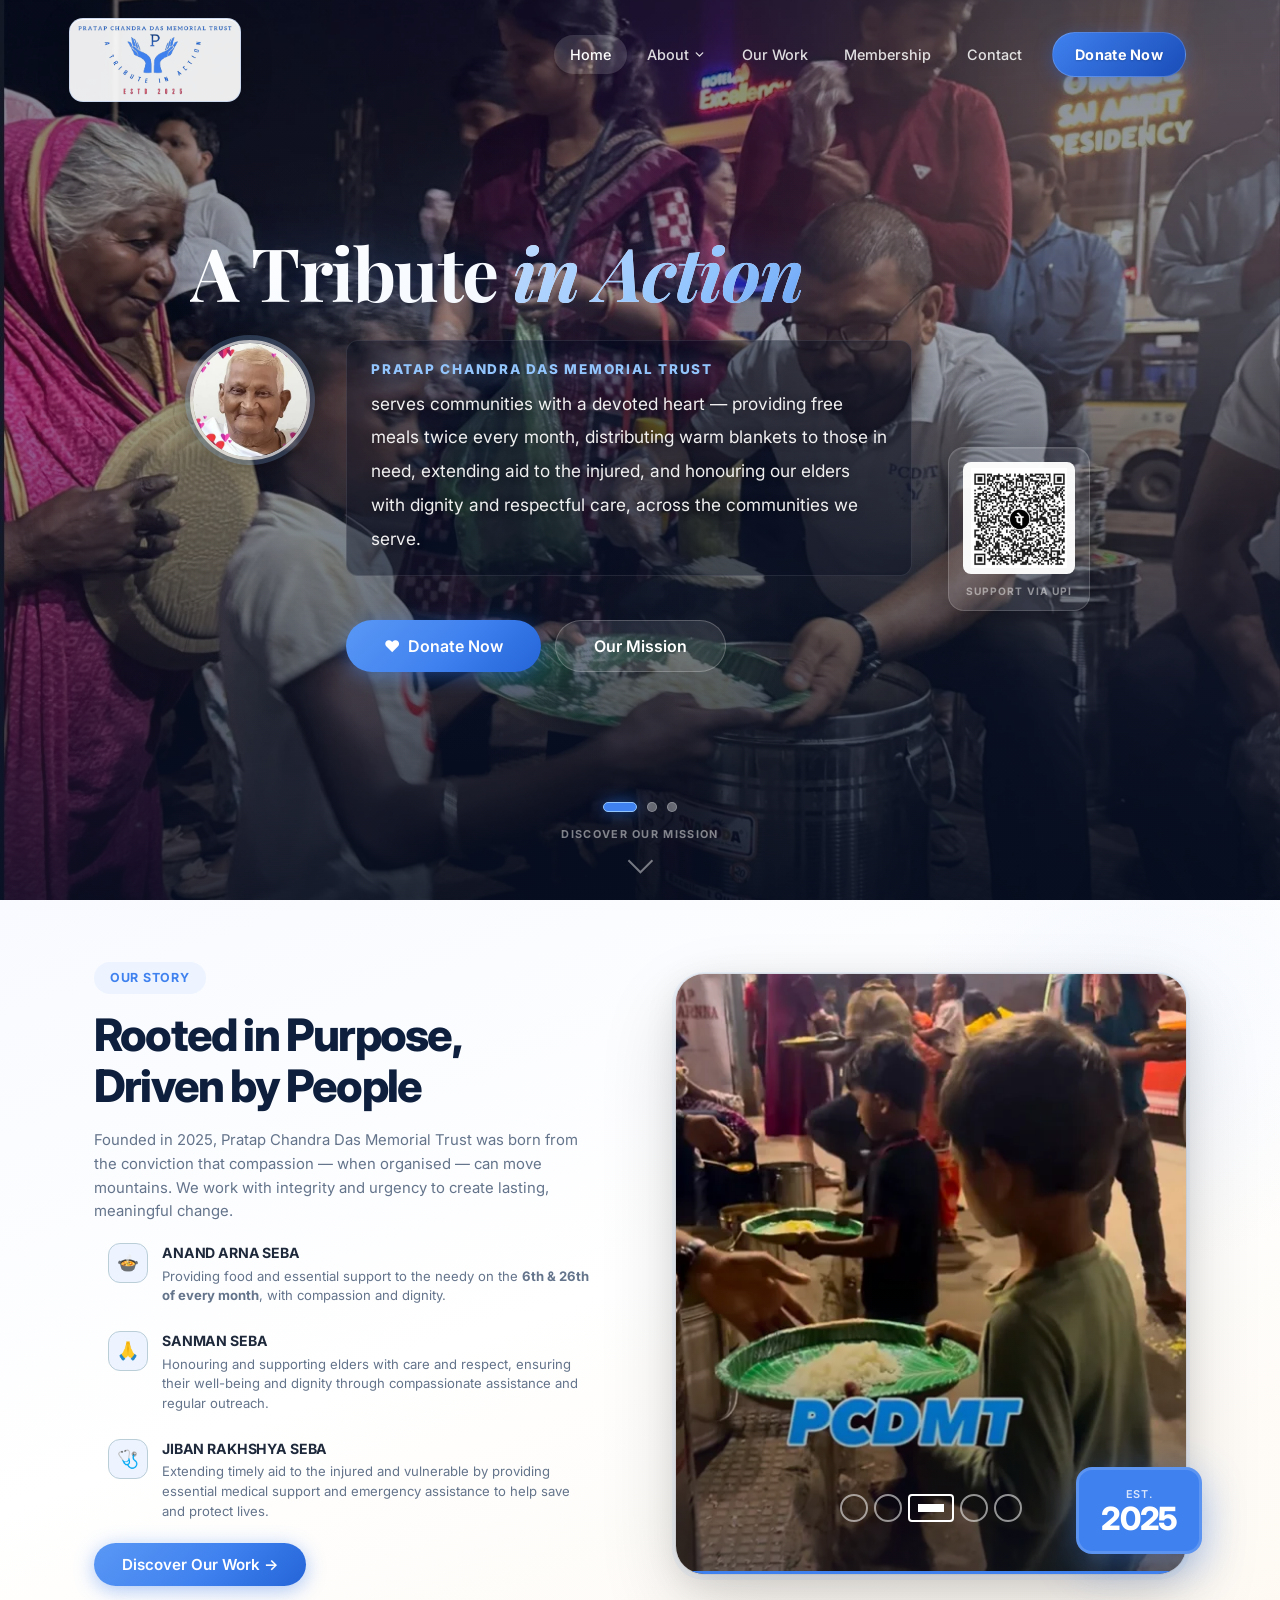
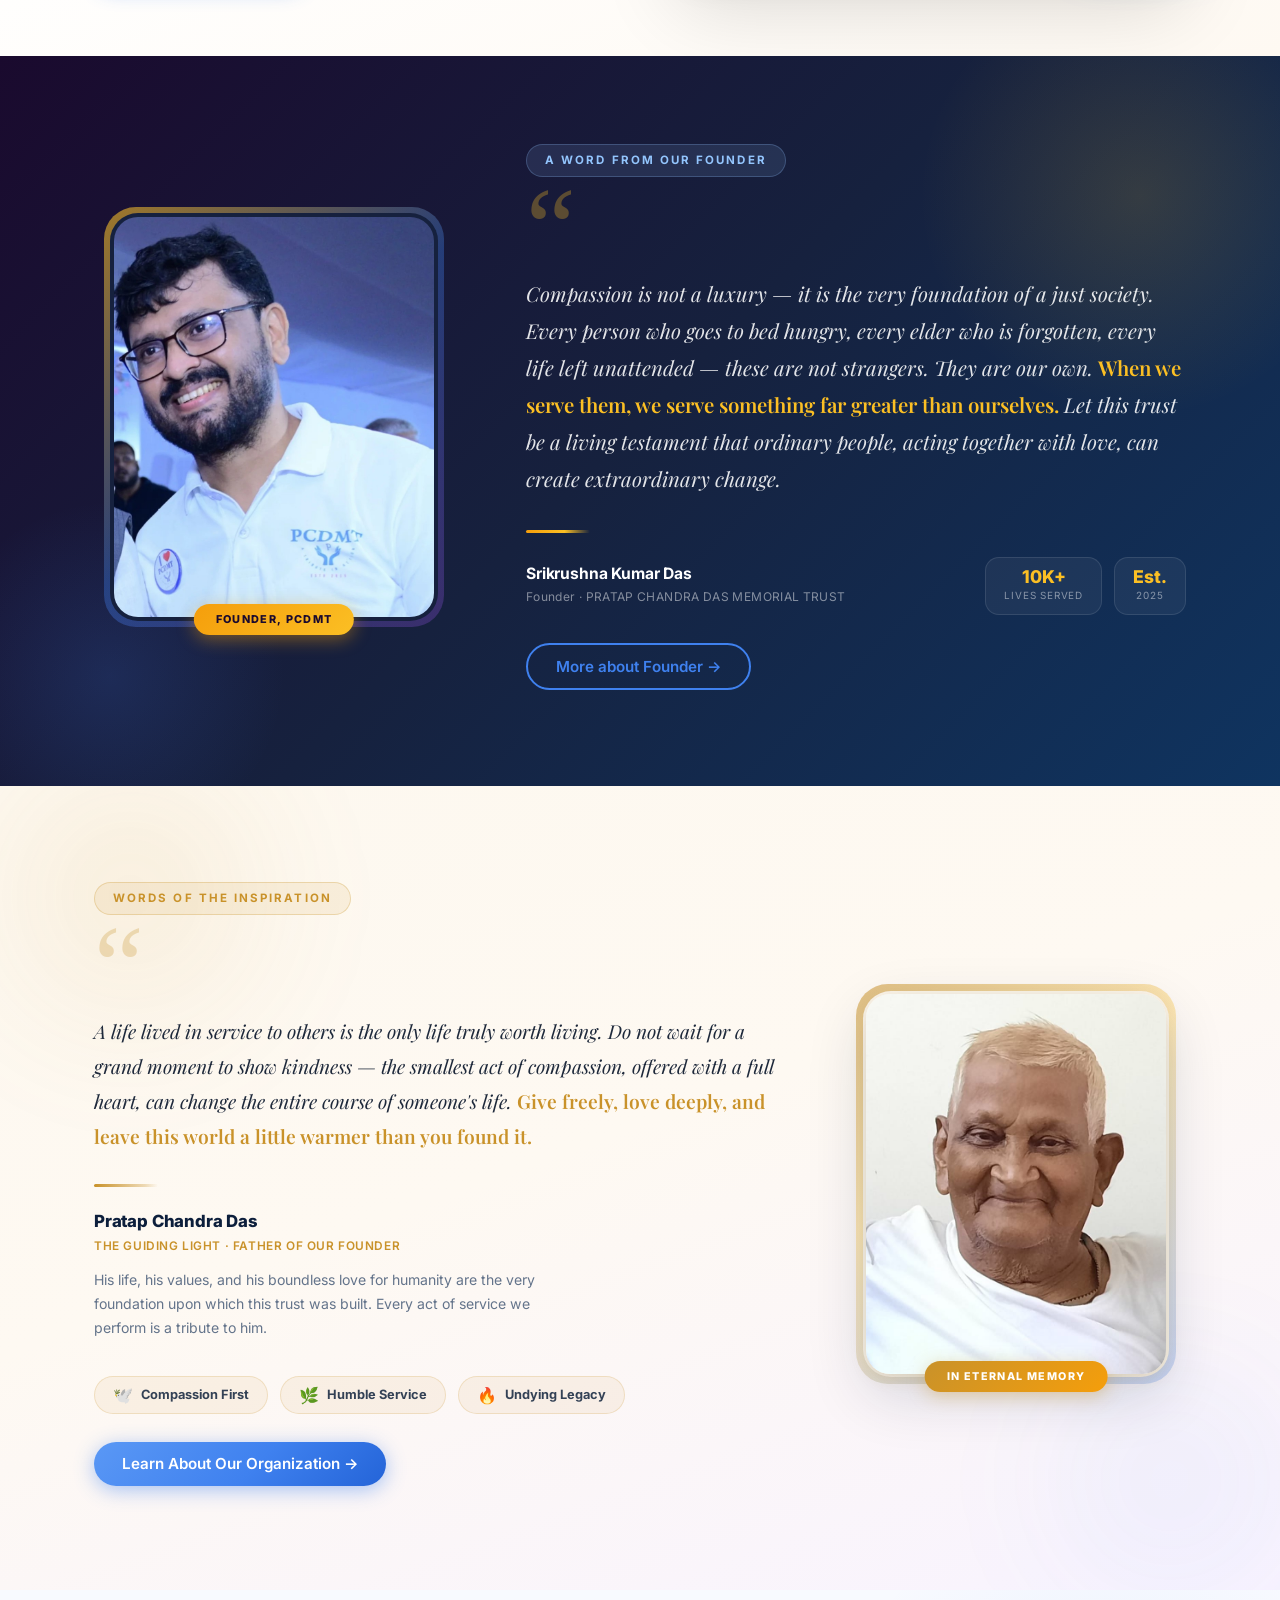
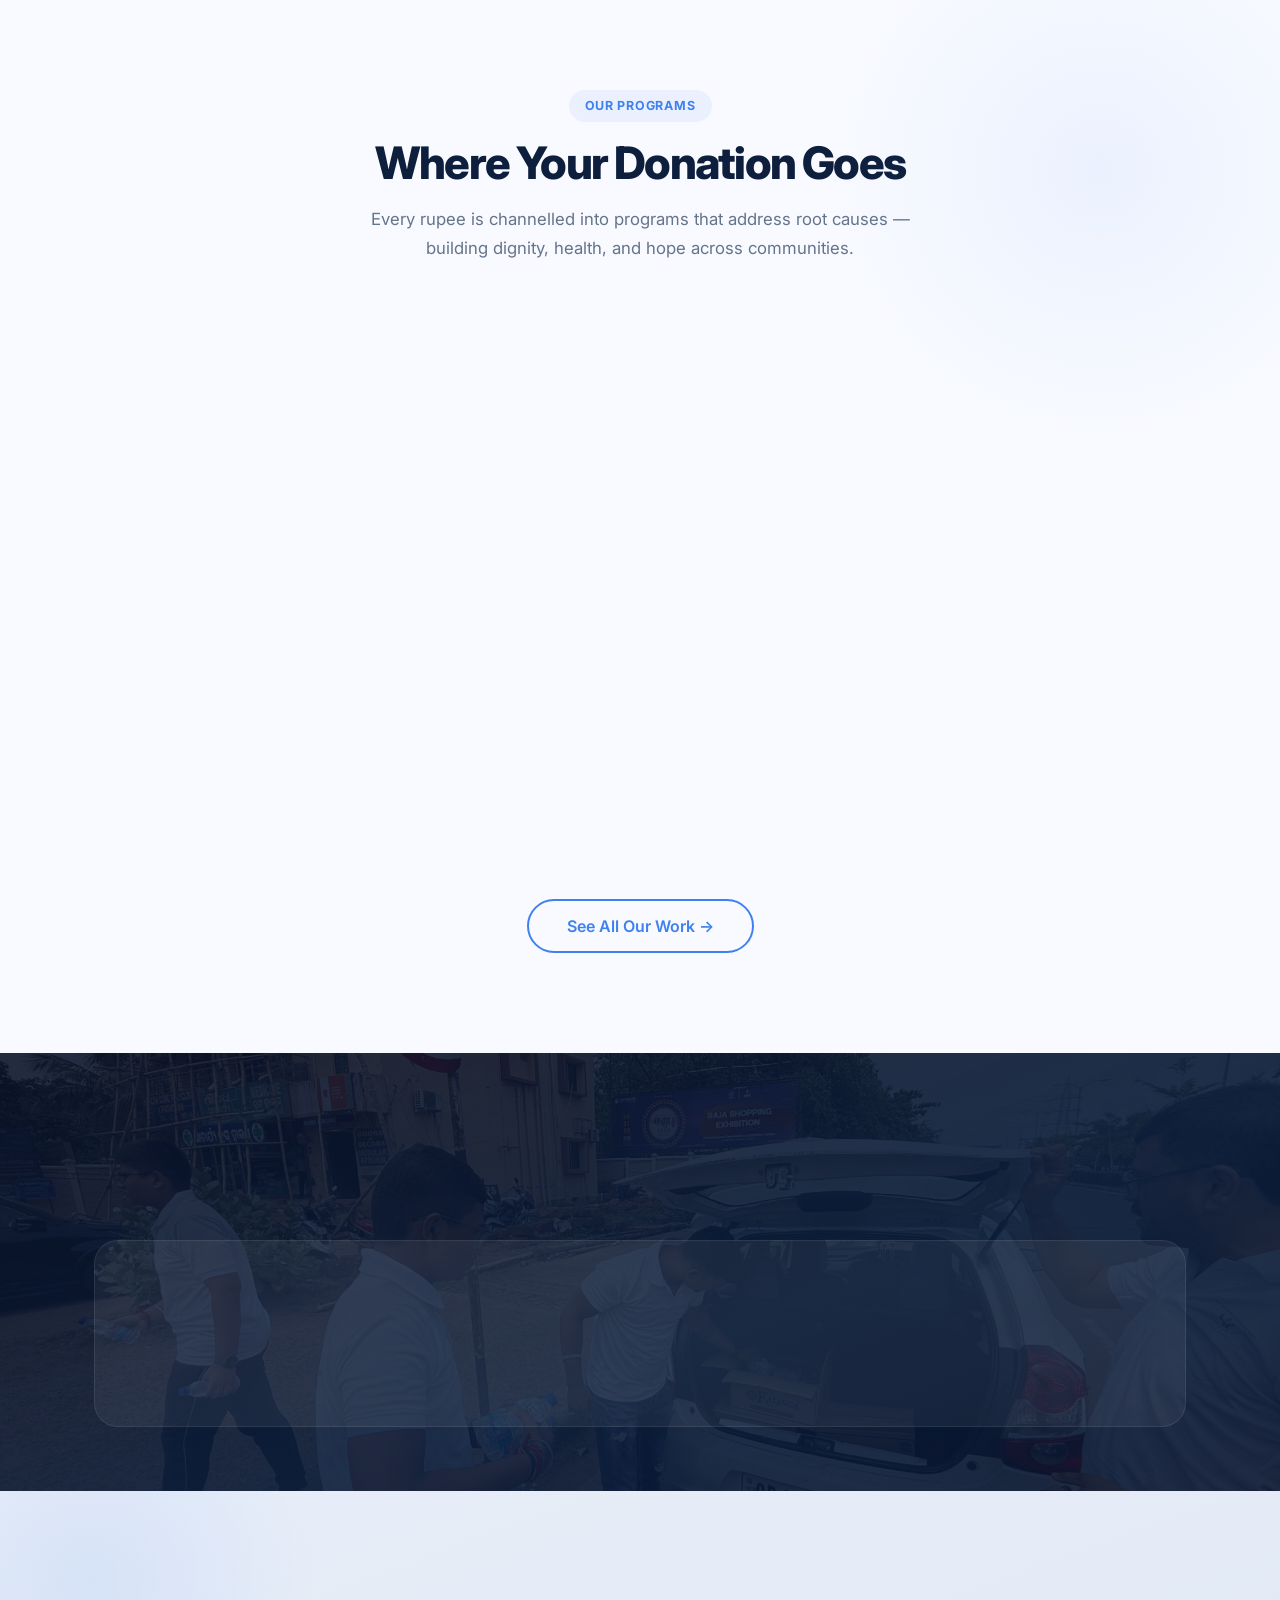
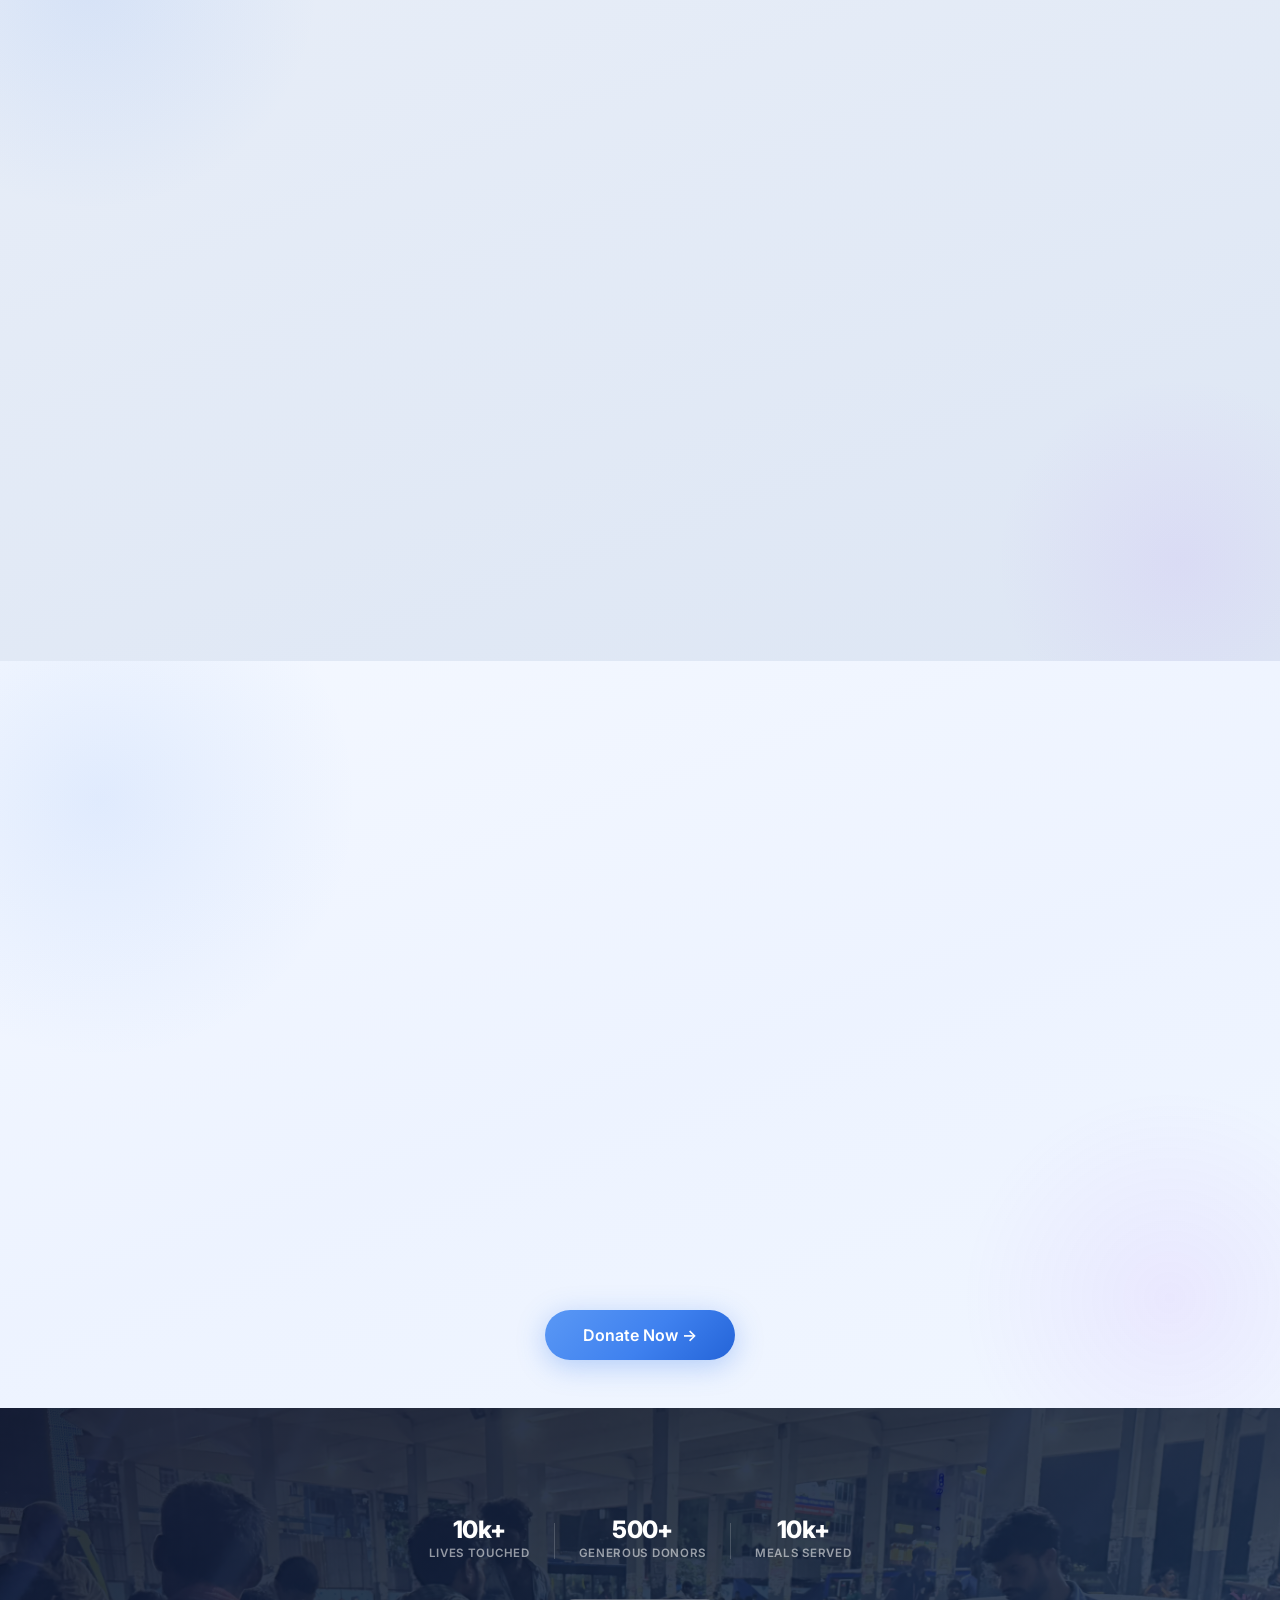
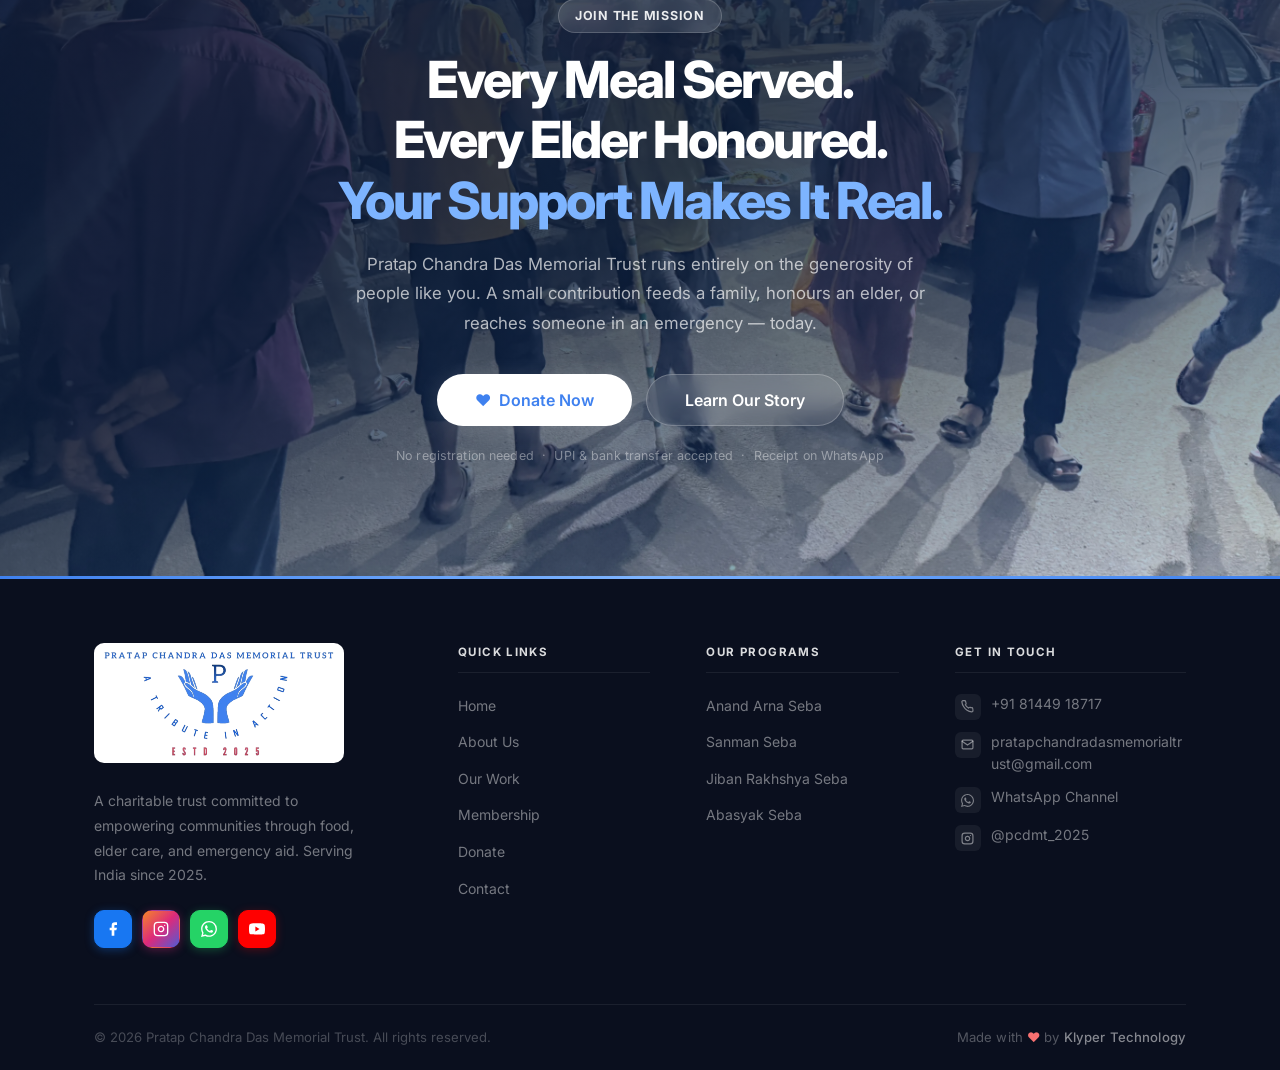
==== commit e88e4492: "Add files via upload" ====
--- a/index.html
+++ b/index.html
@@ -3,6 +3,7 @@
   <head>
     <meta charset="UTF-8" />
     <meta name="viewport" content="width=device-width, initial-scale=1.0" />
+    <link rel="icon" href="images/favicon.ico" type="image/x-icon" />
     <meta
       name="description"
       content="Pratap Chandra Das Memorial Trust — Empowering lives through compassion, education, and community development across India. Donate today and make a difference."
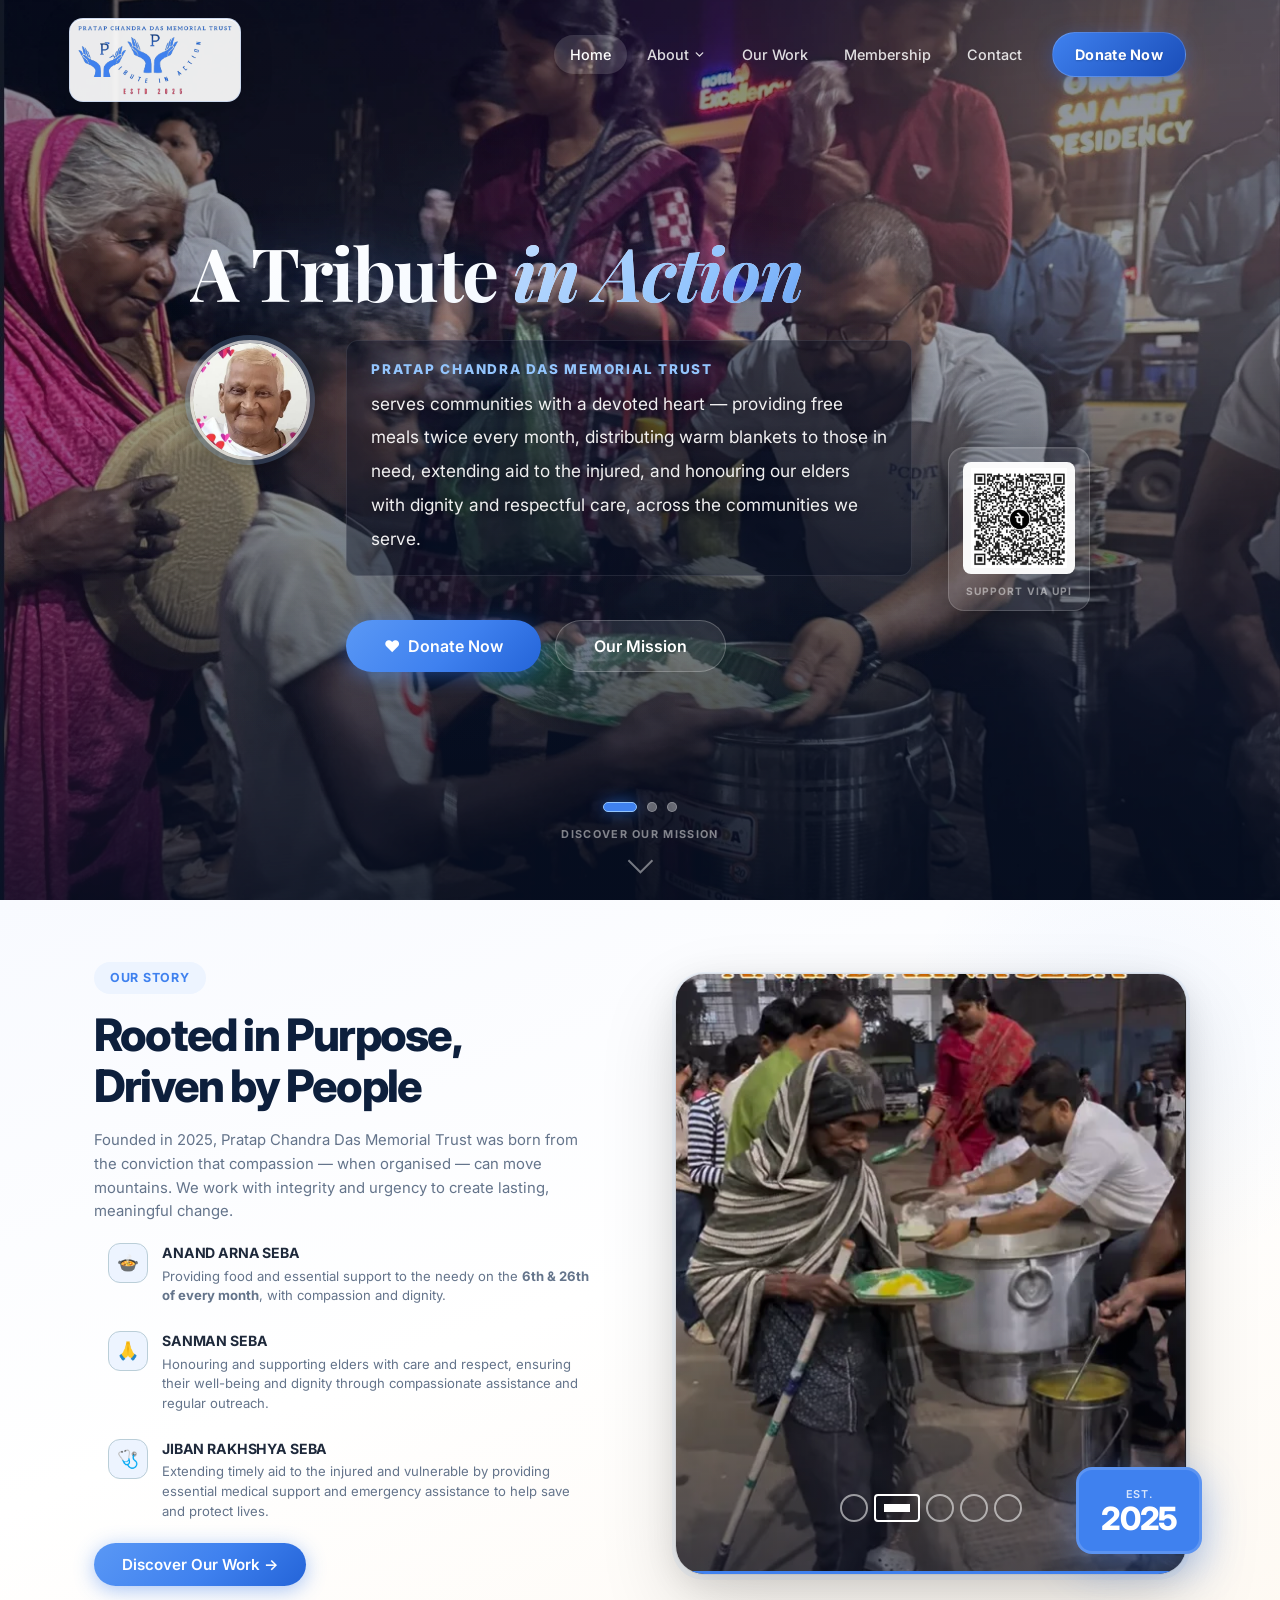
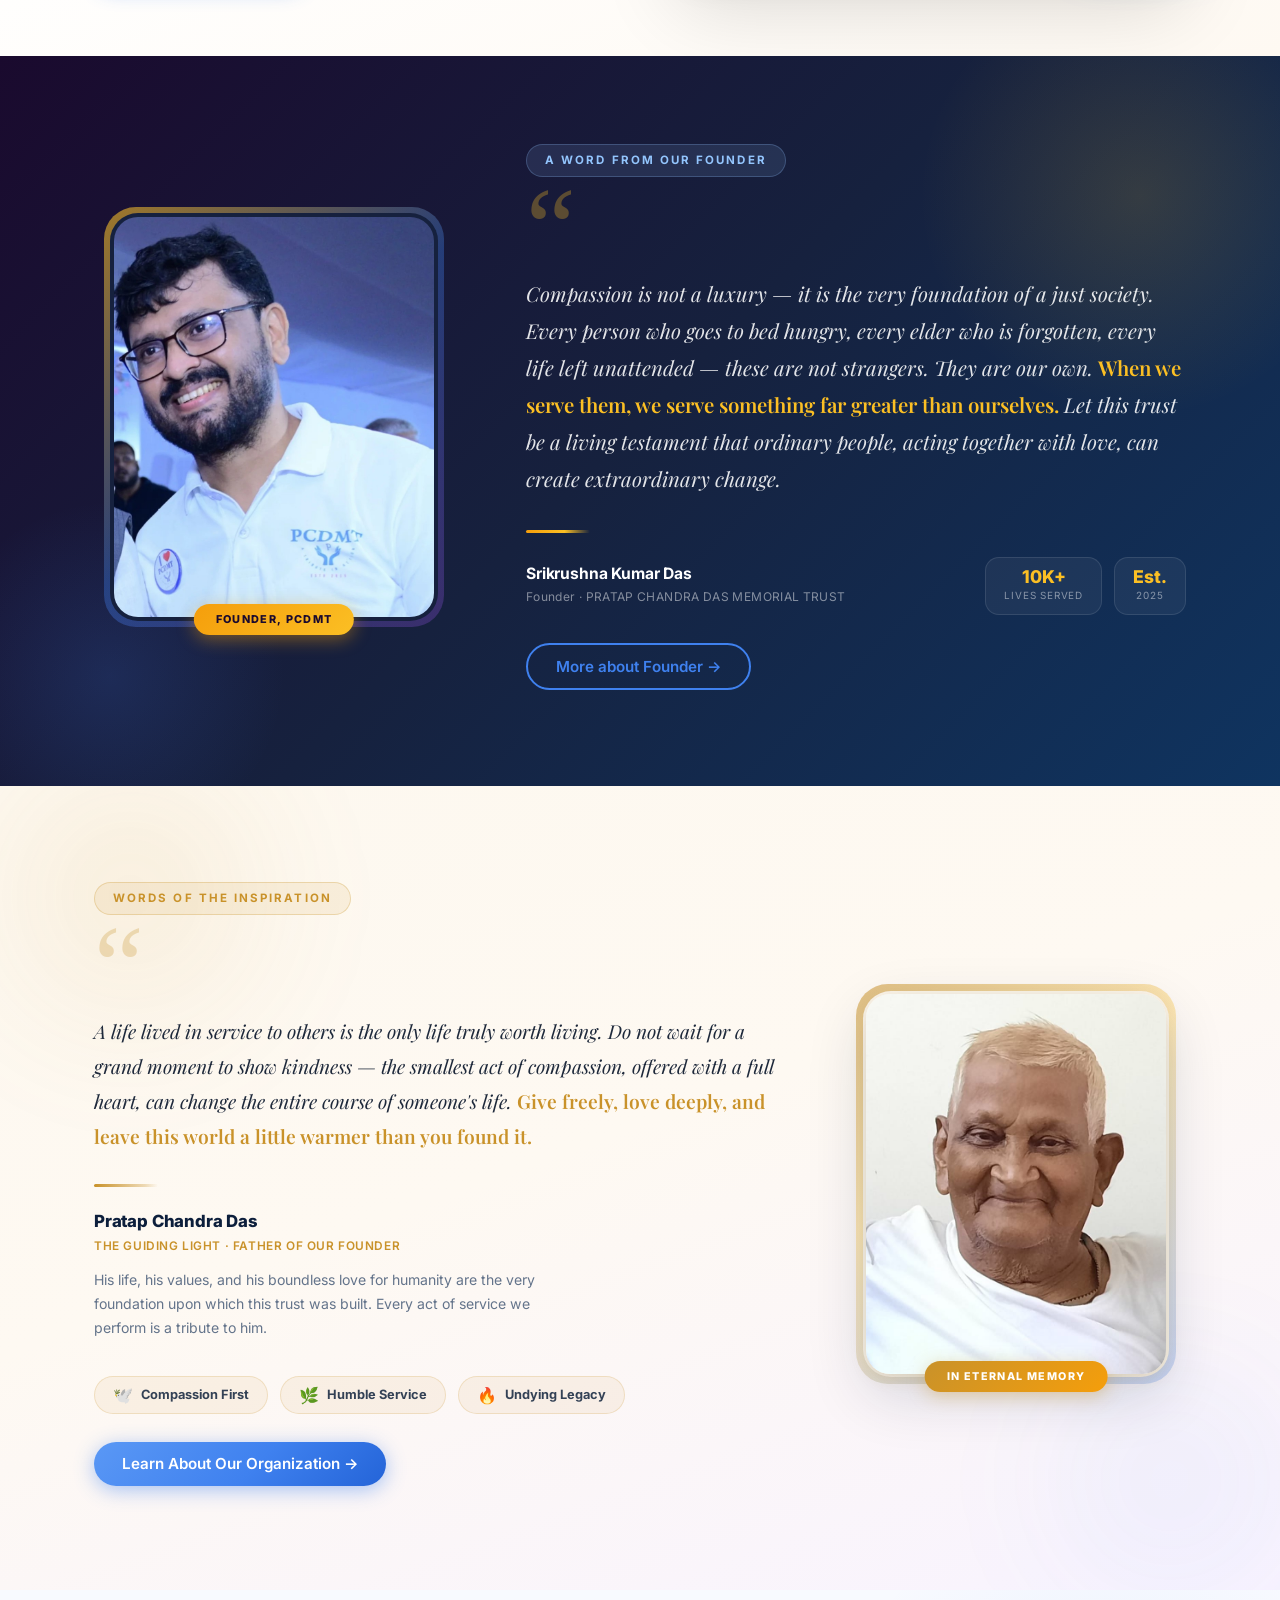
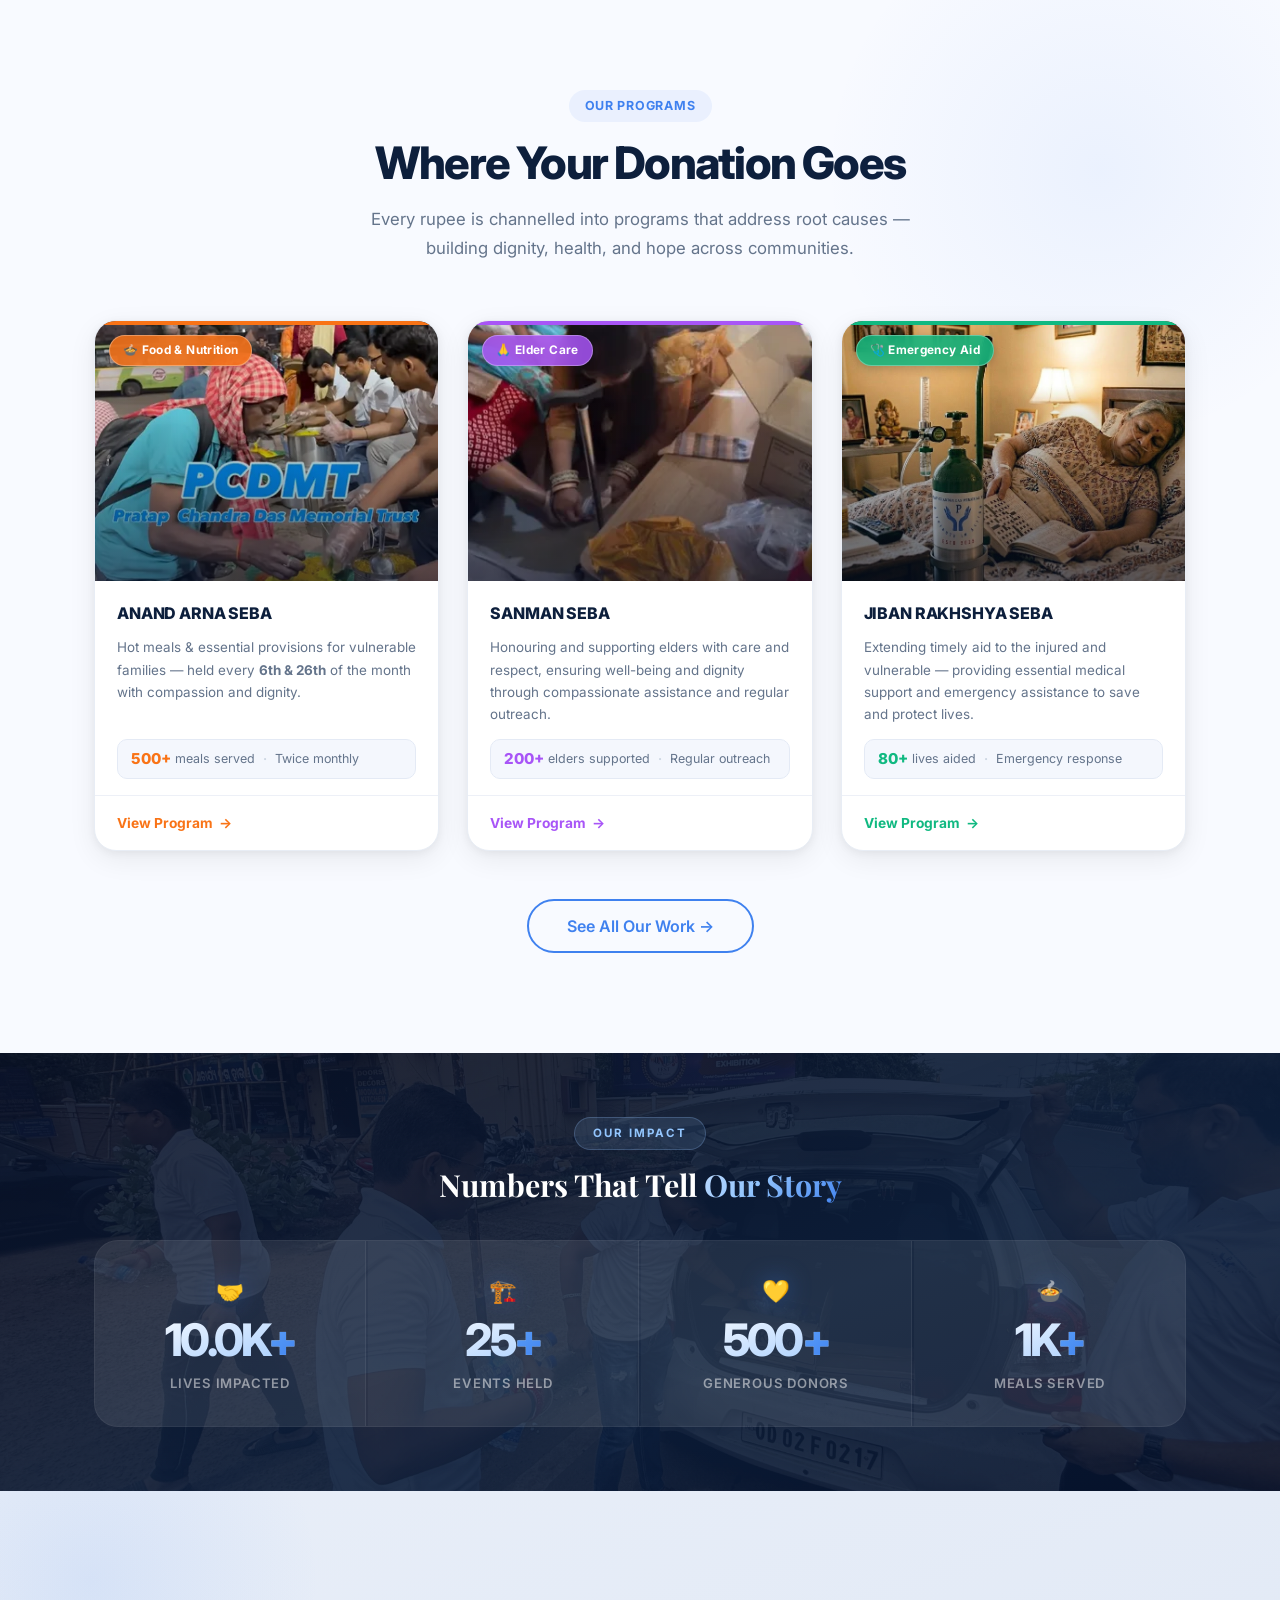
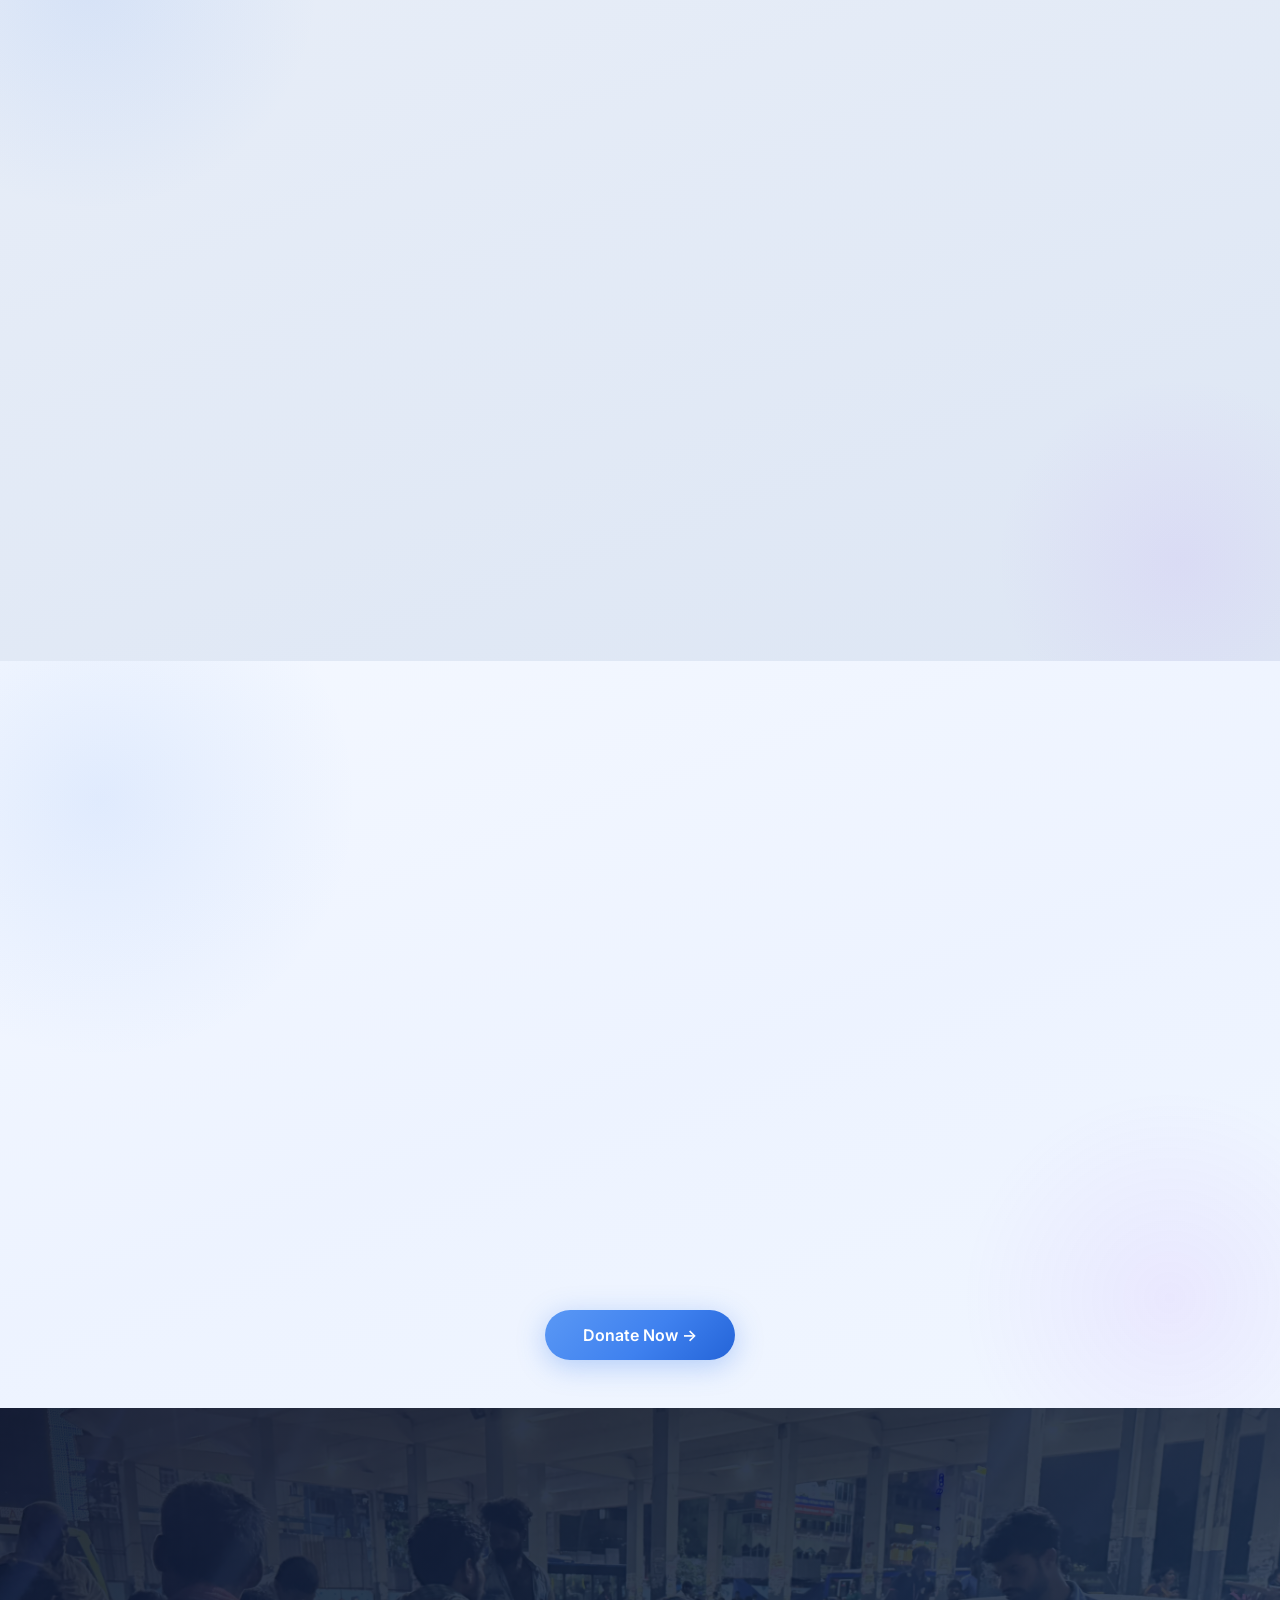
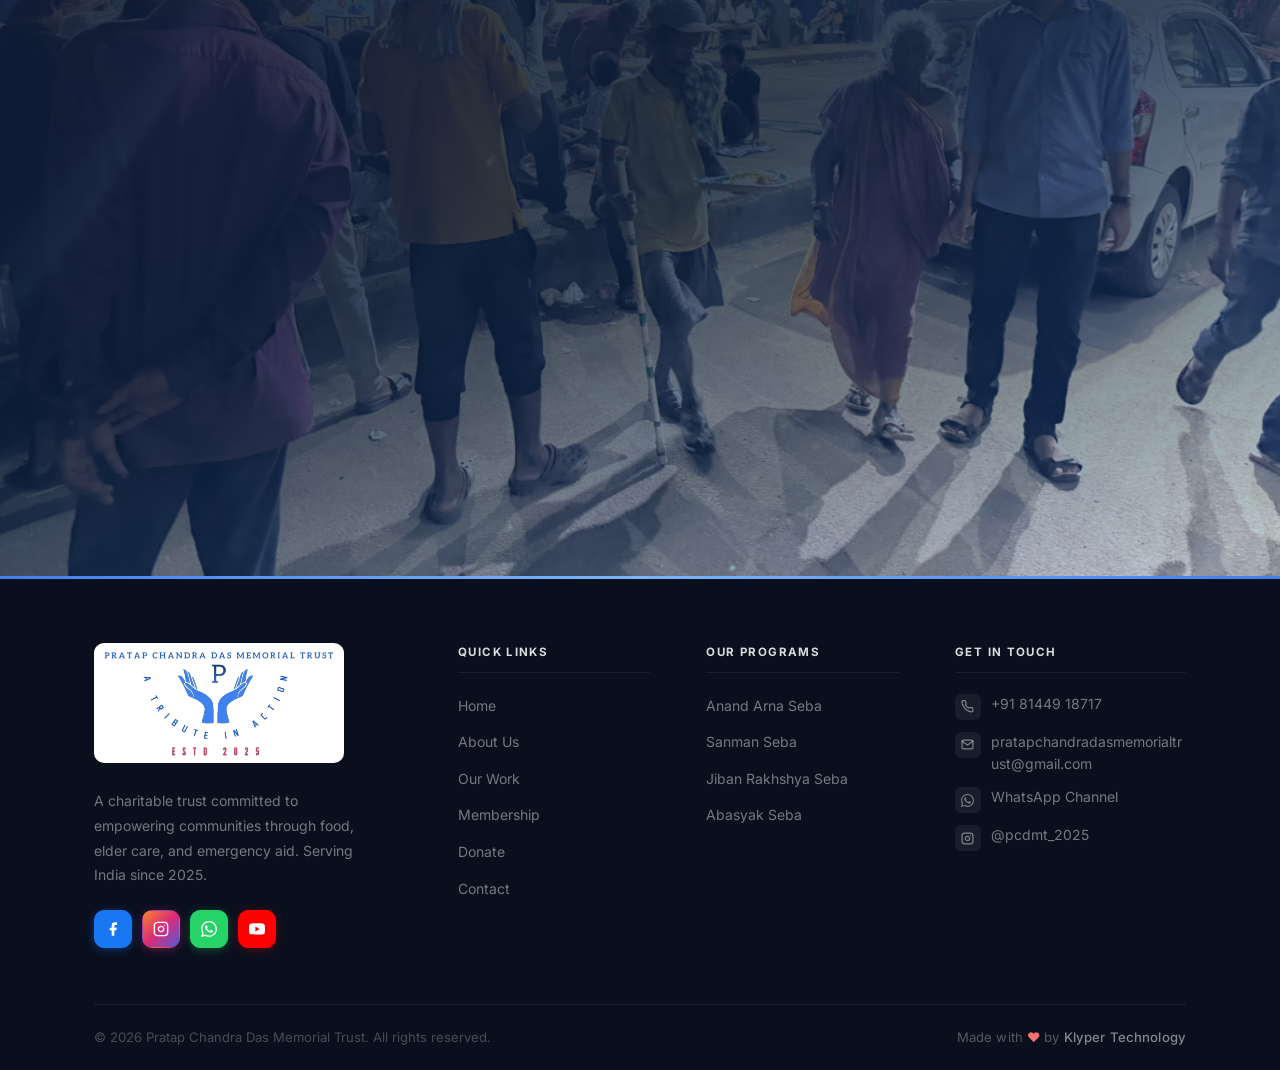
==== commit aa52c144: "Add files via upload" ====
--- a/index.html
+++ b/index.html
@@ -16,7 +16,9 @@
       property="og:description"
       content="Join thousands of donors helping underprivileged communities through education, healthcare, and sustainable development."
     />
-    <title>Pratap Chandra Das Memorial Trust — Empowering Lives Through Compassion</title>
+    <title>
+      Pratap Chandra Das Memorial Trust — Empowering Lives Through Compassion
+    </title>
     <link rel="preconnect" href="https://fonts.googleapis.com" />
     <link rel="preconnect" href="https://fonts.gstatic.com" crossorigin />
     <link
@@ -24,6 +26,20 @@
       rel="stylesheet"
     />
     <link rel="stylesheet" href="css/style.css" />
+    <!-- Google tag (gtag.js) -->
+    <script
+      async
+      src="https://www.googletagmanager.com/gtag/js?id=G-CG6XLDPHSB"
+    ></script>
+    <script>
+      window.dataLayer = window.dataLayer || [];
+      function gtag() {
+        dataLayer.push(arguments);
+      }
+      gtag("js", new Date());
+
+      gtag("config", "G-CG6XLDPHSB");
+    </script>
   </head>
   <body class="has-hero-carousel">
     <!-- Scroll progress indicator -->
@@ -33,25 +49,59 @@
       <div class="nav-inner">
         <a href="index.html" class="nav-logo">
           <!-- Full logo — visible at top of hero -->
-          <img src="images/pcdmt_transparent_bg_logo.png" alt="Pratap Chandra Das Memorial Trust" class="nav-logo-img nav-logo-full" />
+          <img
+            src="images/pcdmt_transparent_bg_logo.png"
+            alt="Pratap Chandra Das Memorial Trust"
+            class="nav-logo-img nav-logo-full"
+          />
           <!-- Small logo — fades in on scroll -->
-          <img src="images/pcdmt_logo_small.png" alt="PCDMT" class="nav-logo-img nav-logo-small" />
+          <img
+            src="images/pcdmt_logo_small.png"
+            alt="PCDMT"
+            class="nav-logo-img nav-logo-small"
+          />
         </a>
         <ul class="nav-links" id="navLinks">
           <li><a href="index.html" class="active">Home</a></li>
           <li class="nav-item-dropdown">
-            <a href="#" role="button" aria-haspopup="true">About
-              <svg class="nav-chevron" viewBox="0 0 24 24" fill="none" stroke="currentColor" stroke-width="2.5" stroke-linecap="round" stroke-linejoin="round" aria-hidden="true"><polyline points="6 9 12 15 18 9"/></svg>
+            <a href="#" role="button" aria-haspopup="true"
+              >About
+              <svg
+                class="nav-chevron"
+                viewBox="0 0 24 24"
+                fill="none"
+                stroke="currentColor"
+                stroke-width="2.5"
+                stroke-linecap="round"
+                stroke-linejoin="round"
+                aria-hidden="true"
+              >
+                <polyline points="6 9 12 15 18 9" />
+              </svg>
             </a>
             <ul class="nav-dropdown">
-              <li><a href="about-founder.html" class="nav-dropdown-link"><span class="nav-dropdown-icon" style="background:#fff7ed;">🙏</span>About Founder</a></li>
-              <li><a href="about-organization.html" class="nav-dropdown-link"><span class="nav-dropdown-icon" style="background:#eff6ff;">🏛️</span>About Organization</a></li>
+              <li>
+                <a href="about-founder.html" class="nav-dropdown-link"
+                  ><span class="nav-dropdown-icon" style="background: #fff7ed"
+                    >🙏</span
+                  >About Founder</a
+                >
+              </li>
+              <li>
+                <a href="about-organization.html" class="nav-dropdown-link"
+                  ><span class="nav-dropdown-icon" style="background: #eff6ff"
+                    >🏛️</span
+                  >About Organization</a
+                >
+              </li>
             </ul>
           </li>
           <li><a href="work.html">Our Work</a></li>
           <li><a href="membership.html">Membership</a></li>
           <li><a href="contact.html">Contact</a></li>
-          <li><a href="membership.html#donate" class="btn-nav">Donate Now</a></li>
+          <li>
+            <a href="membership.html#donate" class="btn-nav">Donate Now</a>
+          </li>
         </ul>
         <button
           class="nav-toggle"
@@ -67,12 +117,26 @@
 
     <!-- ===== HERO ===== -->
     <section class="hero" id="hero">
-
       <!-- Background Carousel -->
       <div class="hero-carousel" id="heroCarousel">
-        <div class="hero-slide active" style="background-image:url('images/work_images/hero_section_1.webp')"></div>
-        <div class="hero-slide"        style="background-image:url('images/work_images/hero_2.webp')"></div>
-        <div class="hero-slide"        style="background-image:url('images/work_images/hero_3.webp')"></div>
+        <div
+          class="hero-slide active"
+          style="
+            background-image: url(&quot;images/work_images/hero_section_1.webp&quot;);
+          "
+        ></div>
+        <div
+          class="hero-slide"
+          style="
+            background-image: url(&quot;images/work_images/hero_2.webp&quot;);
+          "
+        ></div>
+        <div
+          class="hero-slide"
+          style="
+            background-image: url(&quot;images/work_images/hero_3.webp&quot;);
+          "
+        ></div>
       </div>
 
       <!-- Dark gradient overlay -->
@@ -83,7 +147,8 @@
         <div class="container">
           <div class="hero-inner">
             <h1 class="hero-title animate-fade-up delay-1">
-              <span class="hero-tribute">A Tribute</span> <span class="highlight">in Action</span>
+              <span class="hero-tribute">A Tribute</span>
+              <span class="highlight">in Action</span>
             </h1>
 
             <div class="hero-founder-row animate-fade-up delay-2">
@@ -96,35 +161,59 @@
               </div>
               <div class="hero-founder-text">
                 <p class="hero-subtitle">
-                  <span class="hero-name-highlight">PRATAP CHANDRA DAS MEMORIAL TRUST</span>
-                  serves communities with a devoted heart &mdash; providing free meals twice
-                  every month, distributing warm blankets to those in need, extending aid
-                  to the injured, and honouring our elders with dignity and respectful
-                  care, across the communities we serve.
+                  <span class="hero-name-highlight"
+                    >PRATAP CHANDRA DAS MEMORIAL TRUST</span
+                  >
+                  serves communities with a devoted heart &mdash; providing free
+                  meals twice every month, distributing warm blankets to those
+                  in need, extending aid to the injured, and honouring our
+                  elders with dignity and respectful care, across the
+                  communities we serve.
                 </p>
 
                 <div class="hero-actions">
-                  <a href="membership.html#donate" class="btn btn-primary btn-lg">❤️&nbsp; Donate Now</a>
-                  <a href="work.html" class="btn btn-ghost-white btn-lg">Our Mission</a>
+                  <a
+                    href="membership.html#donate"
+                    class="btn btn-primary btn-lg"
+                    >❤️&nbsp; Donate Now</a
+                  >
+                  <a href="work.html" class="btn btn-ghost-white btn-lg"
+                    >Our Mission</a
+                  >
                 </div>
               </div>
 
               <!-- QR Code — right-aligned, secondary CTA -->
               <div class="hero-qr-wrap animate-fade-up delay-3">
-                <img src="images/pcdmt_qr_code.png" alt="Donate via UPI QR code" class="hero-qr-img" />
+                <img
+                  src="images/pcdmt_qr_code.png"
+                  alt="Donate via UPI QR code"
+                  class="hero-qr-img"
+                />
                 <span class="hero-qr-label">Support via UPI</span>
               </div>
             </div>
-
           </div>
         </div>
       </div>
 
       <!-- Carousel dot navigation -->
       <div class="carousel-nav" id="carouselNav">
-        <button class="carousel-dot active" data-index="0" aria-label="Slide 1"></button>
-        <button class="carousel-dot"        data-index="1" aria-label="Slide 2"></button>
-        <button class="carousel-dot"        data-index="2" aria-label="Slide 3"></button>
+        <button
+          class="carousel-dot active"
+          data-index="0"
+          aria-label="Slide 1"
+        ></button>
+        <button
+          class="carousel-dot"
+          data-index="1"
+          aria-label="Slide 2"
+        ></button>
+        <button
+          class="carousel-dot"
+          data-index="2"
+          aria-label="Slide 3"
+        ></button>
       </div>
 
       <!-- Scroll indicator -->
@@ -132,46 +221,84 @@
         <span>Discover Our Mission</span>
         <div class="scroll-chevron"></div>
       </div>
-
     </section>
 
-        <!-- ===== ABOUT PREVIEW ===== -->
+    <!-- ===== ABOUT PREVIEW ===== -->
     <section class="about-preview">
       <div class="container">
         <div class="about-grid">
           <div class="about-visual reveal-up">
-
             <!-- About section image carousel -->
             <div class="about-carousel" id="aboutCarousel">
               <div class="about-carousel-track" id="aboutTrack">
                 <div class="about-carousel-slide active">
-                  <img src="images/work_images/img_8.webp" alt="Community outreach" loading="lazy" />
+                  <img
+                    src="images/work_images/img_8.webp"
+                    alt="Community outreach"
+                    loading="lazy"
+                  />
                   <div class="about-slide-overlay"></div>
                 </div>
                 <div class="about-carousel-slide">
-                  <img src="images/work_images/img_11.webp" alt="Livelihood support" loading="lazy" />
+                  <img
+                    src="images/work_images/img_11.webp"
+                    alt="Livelihood support"
+                    loading="lazy"
+                  />
                   <div class="about-slide-overlay"></div>
                 </div>
                 <div class="about-carousel-slide">
-                  <img src="images/work_images/img_9.webp" alt="Healthcare initiative" loading="lazy" />
+                  <img
+                    src="images/work_images/img_9.webp"
+                    alt="Healthcare initiative"
+                    loading="lazy"
+                  />
                   <div class="about-slide-overlay"></div>
                 </div>
                 <div class="about-carousel-slide">
-                  <img src="images/work_images/img_10.webp" alt="Community meal" loading="lazy" />
+                  <img
+                    src="images/work_images/img_10.webp"
+                    alt="Community meal"
+                    loading="lazy"
+                  />
                   <div class="about-slide-overlay"></div>
                 </div>
                 <div class="about-carousel-slide">
-                  <img src="images/work_images/sanman_seba.webp" alt="Sanman Seba" loading="lazy" />
+                  <img
+                    src="images/work_images/sanman_seba.webp"
+                    alt="Sanman Seba"
+                    loading="lazy"
+                  />
                   <div class="about-slide-overlay"></div>
                 </div>
               </div>
               <!-- Dot navigation -->
               <div class="about-carousel-nav" id="aboutCarouselNav">
-                <button class="about-carousel-dot active" data-index="0" aria-label="Slide 1"></button>
-                <button class="about-carousel-dot" data-index="1" aria-label="Slide 2"></button>
-                <button class="about-carousel-dot" data-index="2" aria-label="Slide 3"></button>
-                <button class="about-carousel-dot" data-index="3" aria-label="Slide 4"></button>
-                <button class="about-carousel-dot" data-index="4" aria-label="Slide 5"></button>
+                <button
+                  class="about-carousel-dot active"
+                  data-index="0"
+                  aria-label="Slide 1"
+                ></button>
+                <button
+                  class="about-carousel-dot"
+                  data-index="1"
+                  aria-label="Slide 2"
+                ></button>
+                <button
+                  class="about-carousel-dot"
+                  data-index="2"
+                  aria-label="Slide 3"
+                ></button>
+                <button
+                  class="about-carousel-dot"
+                  data-index="3"
+                  aria-label="Slide 4"
+                ></button>
+                <button
+                  class="about-carousel-dot"
+                  data-index="4"
+                  aria-label="Slide 5"
+                ></button>
               </div>
               <!-- Progress bar -->
               <div class="about-carousel-progress">
@@ -190,9 +317,10 @@
               Rooted in Purpose,<br />Driven by People
             </h2>
             <p class="section-subtitle">
-              Founded in 2025, Pratap Chandra Das Memorial Trust was born from the conviction
-              that compassion — when organised — can move mountains. We work
-              with integrity and urgency to create lasting, meaningful change.
+              Founded in 2025, Pratap Chandra Das Memorial Trust was born from
+              the conviction that compassion — when organised — can move
+              mountains. We work with integrity and urgency to create lasting,
+              meaningful change.
             </p>
 
             <div class="features-list">
@@ -202,7 +330,8 @@
                   <h4>ANAND ARNA SEBA</h4>
                   <p>
                     Providing food and essential support to the needy on the
-                    <strong>6th &amp; 26th of every month</strong>, with compassion and dignity.
+                    <strong>6th &amp; 26th of every month</strong>, with
+                    compassion and dignity.
                   </p>
                 </div>
               </div>
@@ -211,8 +340,9 @@
                 <div>
                   <h4>SANMAN SEBA</h4>
                   <p>
-                    Honouring and supporting elders with care and respect, ensuring their
-    well-being and dignity through compassionate assistance and regular outreach.
+                    Honouring and supporting elders with care and respect,
+                    ensuring their well-being and dignity through compassionate
+                    assistance and regular outreach.
                   </p>
                 </div>
               </div>
@@ -221,14 +351,17 @@
                 <div>
                   <h4>JIBAN RAKHSHYA SEBA</h4>
                   <p>
-                    Extending timely aid to the injured and vulnerable by providing essential
-    medical support and emergency assistance to help save and protect lives.
+                    Extending timely aid to the injured and vulnerable by
+                    providing essential medical support and emergency assistance
+                    to help save and protect lives.
                   </p>
                 </div>
               </div>
             </div>
 
-            <a href="work.html" class="btn btn-primary reveal-up delay-5">Discover Our Work →</a>
+            <a href="work.html" class="btn btn-primary reveal-up delay-5"
+              >Discover Our Work →</a
+            >
           </div>
         </div>
       </div>
@@ -238,7 +371,6 @@
     <section class="founder-section">
       <div class="container">
         <div class="founder-grid">
-
           <!-- Founder image -->
           <div class="founder-img-col reveal-up">
             <div class="founder-img-frame">
@@ -257,18 +389,24 @@
             <div class="section-tag-light">A Word From Our Founder</div>
             <span class="founder-quote-glyph">&ldquo;</span>
             <p class="founder-quote">
-              Compassion is not a luxury — it is the very foundation of a just society.
-              Every person who goes to bed hungry, every elder who is forgotten, every life
-              left unattended — these are not strangers. They are our own.
-              <em>When we serve them, we serve something far greater than ourselves.</em>
-              Let this trust be a living testament that ordinary people, acting together
-              with love, can create extraordinary change.
+              Compassion is not a luxury — it is the very foundation of a just
+              society. Every person who goes to bed hungry, every elder who is
+              forgotten, every life left unattended — these are not strangers.
+              They are our own.
+              <em
+                >When we serve them, we serve something far greater than
+                ourselves.</em
+              >
+              Let this trust be a living testament that ordinary people, acting
+              together with love, can create extraordinary change.
             </p>
             <div class="founder-divider"></div>
             <div class="founder-signature">
               <div>
                 <div class="founder-name">Srikrushna Kumar Das</div>
-                <div class="founder-role">Founder &middot; PRATAP CHANDRA DAS MEMORIAL TRUST</div>
+                <div class="founder-role">
+                  Founder &middot; PRATAP CHANDRA DAS MEMORIAL TRUST
+                </div>
               </div>
               <div class="founder-trust-pill">
                 <div class="founder-trust-item">
@@ -281,13 +419,16 @@
                 </div>
               </div>
             </div>
-            <a href="about-founder.html" class="btn btn-outline" style="margin-top:28px;">More about Founder →</a>
-          </div>
-
+            <a
+              href="about-founder.html"
+              class="btn btn-outline"
+              style="margin-top: 28px"
+              >More about Founder →</a
+            >
+          </div>
         </div>
       </div>
     </section>
-
 
     <!-- ===== FOUNDER'S FATHER TRIBUTE ===== -->
     <section class="tribute-section">
@@ -297,7 +438,6 @@
 
       <div class="container">
         <div class="tribute-grid">
-
           <!-- Image column -->
           <div class="tribute-img-col reveal-up">
             <div class="tribute-img-frame">
@@ -318,11 +458,14 @@
             <span class="tribute-quote-glyph">&ldquo;</span>
 
             <blockquote class="tribute-quote">
-              A life lived in service to others is the only life truly worth living.
-              Do not wait for a grand moment to show kindness — the smallest act of
-              compassion, offered with a full heart, can change the entire course of
-              someone's life.
-              <em>Give freely, love deeply, and leave this world a little warmer than you found it.</em>
+              A life lived in service to others is the only life truly worth
+              living. Do not wait for a grand moment to show kindness — the
+              smallest act of compassion, offered with a full heart, can change
+              the entire course of someone's life.
+              <em
+                >Give freely, love deeply, and leave this world a little warmer
+                than you found it.</em
+              >
             </blockquote>
 
             <div class="tribute-divider"></div>
@@ -330,10 +473,13 @@
             <div class="tribute-signature">
               <div class="tribute-sig-info">
                 <div class="tribute-sig-name">Pratap Chandra Das</div>
-                <div class="tribute-sig-role">The Guiding Light &middot; Father of our Founder</div>
+                <div class="tribute-sig-role">
+                  The Guiding Light &middot; Father of our Founder
+                </div>
                 <div class="tribute-sig-note">
-                  His life, his values, and his boundless love for humanity are the very foundation
-                  upon which this trust was built. Every act of service we perform is a tribute to him.
+                  His life, his values, and his boundless love for humanity are
+                  the very foundation upon which this trust was built. Every act
+                  of service we perform is a tribute to him.
                 </div>
               </div>
             </div>
@@ -354,13 +500,15 @@
               </div>
             </div>
 
-            <a href="about-organization.html" class="btn btn-primary tribute-cta-btn">Learn About Our Organization →</a>
-          </div>
-
+            <a
+              href="about-organization.html"
+              class="btn btn-primary tribute-cta-btn"
+              >Learn About Our Organization →</a
+            >
+          </div>
         </div>
       </div>
     </section>
-
 
     <!-- ===== PROGRAMS PREVIEW ===== -->
     <section class="programs-preview">
@@ -374,99 +522,145 @@
           </p>
         </div>
         <div class="programs-grid">
-
           <!-- Card 1 — Anand Arna Seba -->
           <div class="program-card reveal delay-1">
             <div class="program-card-image">
-              <img src="images/work_images/anand_arna_seba.webp" alt="Anand Arna Seba — free meals programme" loading="lazy" />
+              <img
+                src="images/work_images/anand_arna_seba.webp"
+                alt="Anand Arna Seba — free meals programme"
+                loading="lazy"
+              />
               <div class="program-card-img-overlay"></div>
               <span class="program-badge">🍲 Food &amp; Nutrition</span>
             </div>
             <div class="program-card-body">
               <h3>ANAND ARNA SEBA</h3>
-              <p>Hot meals &amp; essential provisions for vulnerable families — held every <strong>6th &amp; 26th</strong> of the month with compassion and dignity.</p>
+              <p>
+                Hot meals &amp; essential provisions for vulnerable families —
+                held every <strong>6th &amp; 26th</strong> of the month with
+                compassion and dignity.
+              </p>
               <div class="program-stat">
-                <span class="prog-stat-item"><span class="prog-num">500+</span> meals served</span>
+                <span class="prog-stat-item"
+                  ><span class="prog-num">500+</span> meals served</span
+                >
                 <span class="prog-stat-sep">·</span>
                 <span class="prog-stat-item">Twice monthly</span>
               </div>
             </div>
-            <a href="work.html" class="program-link">View Program <span class="arrow">→</span></a>
+            <a href="work.html" class="program-link"
+              >View Program <span class="arrow">→</span></a
+            >
           </div>
 
           <!-- Card 2 — Sanman Seba -->
           <div class="program-card reveal delay-2">
             <div class="program-card-image">
-              <img src="images/work_images/sanman_seba.webp" alt="Sanman Seba — elder care programme" loading="lazy" />
+              <img
+                src="images/work_images/sanman_seba.webp"
+                alt="Sanman Seba — elder care programme"
+                loading="lazy"
+              />
               <div class="program-card-img-overlay"></div>
               <span class="program-badge">🙏 Elder Care</span>
             </div>
             <div class="program-card-body">
               <h3>SANMAN SEBA</h3>
-              <p>Honouring and supporting elders with care and respect, ensuring well-being and dignity through compassionate assistance and regular outreach.</p>
+              <p>
+                Honouring and supporting elders with care and respect, ensuring
+                well-being and dignity through compassionate assistance and
+                regular outreach.
+              </p>
               <div class="program-stat">
-                <span class="prog-stat-item"><span class="prog-num">200+</span> elders supported</span>
+                <span class="prog-stat-item"
+                  ><span class="prog-num">200+</span> elders supported</span
+                >
                 <span class="prog-stat-sep">·</span>
                 <span class="prog-stat-item">Regular outreach</span>
               </div>
             </div>
-            <a href="work.html" class="program-link">View Program <span class="arrow">→</span></a>
+            <a href="work.html" class="program-link"
+              >View Program <span class="arrow">→</span></a
+            >
           </div>
 
           <!-- Card 3 — Jiban Rakhshya Seba -->
           <div class="program-card reveal delay-3">
             <div class="program-card-image">
-              <img src="images/work_images/jiban_rakhsya_seba/jiban_rakhsya_seba_cover_img.webp" alt="Jiban Rakhshya Seba — emergency aid programme" loading="lazy" />
+              <img
+                src="images/work_images/jiban_rakhsya_seba/jiban_rakhsya_seba_cover_img.webp"
+                alt="Jiban Rakhshya Seba — emergency aid programme"
+                loading="lazy"
+              />
               <div class="program-card-img-overlay"></div>
               <span class="program-badge">🩺 Emergency Aid</span>
             </div>
             <div class="program-card-body">
               <h3>JIBAN RAKHSHYA SEBA</h3>
-              <p>Extending timely aid to the injured and vulnerable — providing essential medical support and emergency assistance to save and protect lives.</p>
+              <p>
+                Extending timely aid to the injured and vulnerable — providing
+                essential medical support and emergency assistance to save and
+                protect lives.
+              </p>
               <div class="program-stat">
-                <span class="prog-stat-item"><span class="prog-num">80+</span> lives aided</span>
+                <span class="prog-stat-item"
+                  ><span class="prog-num">80+</span> lives aided</span
+                >
                 <span class="prog-stat-sep">·</span>
                 <span class="prog-stat-item">Emergency response</span>
               </div>
             </div>
-            <a href="jiban-rakhshya-seba.html" class="program-link">View Program <span class="arrow">→</span></a>
-          </div>
-
-        </div>
-        <div class="text-center" style="margin-top:48px">
-          <a href="work.html" class="btn btn-outline btn-lg">See All Our Work →</a>
+            <a href="jiban-rakhshya-seba.html" class="program-link"
+              >View Program <span class="arrow">→</span></a
+            >
+          </div>
+        </div>
+        <div class="text-center" style="margin-top: 48px">
+          <a href="work.html" class="btn btn-outline btn-lg"
+            >See All Our Work →</a
+          >
         </div>
       </div>
     </section>
 
-     <!-- ===== IMPACT STATS ===== -->
+    <!-- ===== IMPACT STATS ===== -->
     <section class="stats-bar" id="statsSection">
       <div class="stats-bg-image"></div>
       <div class="stats-overlay"></div>
       <div class="container">
         <div class="stats-header reveal">
           <div class="section-tag-light">Our Impact</div>
-          <h2 class="stats-section-title">Numbers That Tell <span>Our Story</span></h2>
+          <h2 class="stats-section-title">
+            Numbers That Tell <span>Our Story</span>
+          </h2>
         </div>
         <div class="stats-grid">
           <div class="stat-item reveal">
             <div class="stat-icon-wrap">🤝</div>
-            <div class="stat-value" data-target="10000">0<span class="accent">+</span></div>
+            <div class="stat-value" data-target="10000">
+              0<span class="accent">+</span>
+            </div>
             <div class="stat-desc">Lives Impacted</div>
           </div>
           <div class="stat-item reveal delay-1">
             <div class="stat-icon-wrap">🏗️</div>
-            <div class="stat-value" data-target="25">0<span class="accent">+</span></div>
+            <div class="stat-value" data-target="25">
+              0<span class="accent">+</span>
+            </div>
             <div class="stat-desc">Events Held</div>
           </div>
           <div class="stat-item reveal delay-2">
             <div class="stat-icon-wrap">💛</div>
-            <div class="stat-value" data-target="500">0<span class="accent">+</span></div>
+            <div class="stat-value" data-target="500">
+              0<span class="accent">+</span>
+            </div>
             <div class="stat-desc">Generous Donors</div>
           </div>
           <div class="stat-item reveal delay-3">
             <div class="stat-icon-wrap">🍲</div>
-            <div class="stat-value" data-target="1000">0<span class="accent">+</span></div>
+            <div class="stat-value" data-target="1000">
+              0<span class="accent">+</span>
+            </div>
             <div class="stat-desc">Meals Served</div>
           </div>
         </div>
@@ -487,9 +681,18 @@
         <div class="testimonials-grid">
           <div class="testimonial-card reveal delay-1">
             <div class="quote-mark">&ldquo;</div>
-            <p class="t-text">The daily meal programme has been a lifeline for our family. We no longer worry about going to bed hungry. Pratap Chandra Das Memorial Trust gave us back our dignity.</p>
+            <p class="t-text">
+              The daily meal programme has been a lifeline for our family. We no
+              longer worry about going to bed hungry. Pratap Chandra Das
+              Memorial Trust gave us back our dignity.
+            </p>
             <div class="t-author">
-              <div class="t-avatar" style="background:linear-gradient(135deg,#F59E0B,#FBBF24)">R</div>
+              <div
+                class="t-avatar"
+                style="background: linear-gradient(135deg, #f59e0b, #fbbf24)"
+              >
+                R
+              </div>
               <div class="t-info">
                 <div class="t-name">Ranjita D.</div>
                 <div class="t-role">Beneficiary · Odisha</div>
@@ -499,9 +702,18 @@
           </div>
           <div class="testimonial-card reveal delay-2">
             <div class="quote-mark">&ldquo;</div>
-            <p class="t-text">I donated ₹500 and was moved by the transparency. I received a WhatsApp confirmation and a photo of real impact within hours. That kind of trust is rare.</p>
+            <p class="t-text">
+              I donated ₹500 and was moved by the transparency. I received a
+              WhatsApp confirmation and a photo of real impact within hours.
+              That kind of trust is rare.
+            </p>
             <div class="t-author">
-              <div class="t-avatar" style="background:linear-gradient(135deg,#2563EB,#0EA5E9)">A</div>
+              <div
+                class="t-avatar"
+                style="background: linear-gradient(135deg, #2563eb, #0ea5e9)"
+              >
+                A
+              </div>
               <div class="t-info">
                 <div class="t-name">Amit S.</div>
                 <div class="t-role">Donor · Bengaluru</div>
@@ -511,9 +723,18 @@
           </div>
           <div class="testimonial-card reveal delay-3">
             <div class="quote-mark">&ldquo;</div>
-            <p class="t-text">The free health camp reached our village — over 300 people received check-ups and medicines at no cost. For us, this foundation is a true blessing.</p>
+            <p class="t-text">
+              The free health camp reached our village — over 300 people
+              received check-ups and medicines at no cost. For us, this
+              foundation is a true blessing.
+            </p>
             <div class="t-author">
-              <div class="t-avatar" style="background:linear-gradient(135deg,#10B981,#34D399)">M</div>
+              <div
+                class="t-avatar"
+                style="background: linear-gradient(135deg, #10b981, #34d399)"
+              >
+                M
+              </div>
               <div class="t-info">
                 <div class="t-name">Meena T.</div>
                 <div class="t-role">Resident · Rural Odisha</div>
@@ -543,9 +764,16 @@
               <span class="step-icon">📷</span>
             </div>
             <h3>Scan QR Code</h3>
-            <p>Use any UPI app to scan our secure QR and enter your donation amount.</p>
+            <p>
+              Use any UPI app to scan our secure QR and enter your donation
+              amount.
+            </p>
             <div class="step-qr-wrap">
-              <img src="images/pcdmt_qr_code.png" alt="UPI Donation QR Code — PCDMT" class="step-qr-img" />
+              <img
+                src="images/pcdmt_qr_code.png"
+                alt="UPI Donation QR Code — PCDMT"
+                class="step-qr-img"
+              />
               <span class="step-qr-label">Scan to Donate via UPI</span>
             </div>
             <div class="step-upi-row">
@@ -556,7 +784,15 @@
             <div class="step-connector">
               <svg viewBox="0 0 40 16" xmlns="http://www.w3.org/2000/svg">
                 <path d="M2 8 Q20 2 38 8" />
-                <path d="M32 5 L38 8 L32 11" stroke-dasharray="none" fill="none" stroke="rgba(63,129,239,0.55)" stroke-width="2" stroke-linecap="round" stroke-linejoin="round" />
+                <path
+                  d="M32 5 L38 8 L32 11"
+                  stroke-dasharray="none"
+                  fill="none"
+                  stroke="rgba(63,129,239,0.55)"
+                  stroke-width="2"
+                  stroke-linecap="round"
+                  stroke-linejoin="round"
+                />
               </svg>
             </div>
           </div>
@@ -566,11 +802,22 @@
               <span class="step-icon">💸</span>
             </div>
             <h3>Complete Payment</h3>
-            <p>Add your name in the payment note and complete the secure UPI transaction in seconds.</p>
+            <p>
+              Add your name in the payment note and complete the secure UPI
+              transaction in seconds.
+            </p>
             <div class="step-connector">
               <svg viewBox="0 0 40 16" xmlns="http://www.w3.org/2000/svg">
                 <path d="M2 8 Q20 2 38 8" />
-                <path d="M32 5 L38 8 L32 11" stroke-dasharray="none" fill="none" stroke="rgba(63,129,239,0.55)" stroke-width="2" stroke-linecap="round" stroke-linejoin="round" />
+                <path
+                  d="M32 5 L38 8 L32 11"
+                  stroke-dasharray="none"
+                  fill="none"
+                  stroke="rgba(63,129,239,0.55)"
+                  stroke-width="2"
+                  stroke-linecap="round"
+                  stroke-linejoin="round"
+                />
               </svg>
             </div>
           </div>
@@ -580,10 +827,27 @@
               <span class="step-icon">✅</span>
             </div>
             <h3>Share Screenshot</h3>
-            <p>Send the payment screenshot on WhatsApp. We'll acknowledge and send your donation receipt.</p>
+            <p>
+              Send the payment screenshot on WhatsApp. We'll acknowledge and
+              send your donation receipt.
+            </p>
             <div class="step-wa-block">
-              <a href="https://wa.me/918144918717" class="step-wa-link" target="_blank" rel="noopener noreferrer">
-                <svg width="18" height="18" viewBox="0 0 24 24" fill="currentColor"><path d="M17.472 14.382c-.297-.149-1.758-.867-2.03-.967-.273-.099-.471-.148-.67.15-.197.297-.767.966-.94 1.164-.173.199-.347.223-.644.075-.297-.15-1.255-.463-2.39-1.475-.883-.788-1.48-1.761-1.653-2.059-.173-.297-.018-.458.13-.606.134-.133.298-.347.446-.52.149-.174.198-.298.298-.497.099-.198.05-.371-.025-.52-.075-.149-.669-1.612-.916-2.207-.242-.579-.487-.5-.669-.51-.173-.008-.371-.01-.57-.01-.198 0-.52.074-.792.372-.272.297-1.04 1.016-1.04 2.479 0 1.462 1.065 2.875 1.213 3.074.149.198 2.096 3.2 5.077 4.487.709.306 1.262.489 1.694.625.712.227 1.36.195 1.871.118.571-.085 1.758-.719 2.006-1.413.248-.694.248-1.289.173-1.413-.074-.124-.272-.198-.57-.347m-5.421 7.403h-.004a9.87 9.87 0 0 1-5.031-1.378l-.361-.214-3.741.982.998-3.648-.235-.374a9.86 9.86 0 0 1-1.51-5.26c.001-5.45 4.436-9.884 9.888-9.884 2.64 0 5.122 1.03 6.988 2.898a9.825 9.825 0 0 1 2.893 6.994c-.003 5.45-4.437 9.884-9.885 9.884m8.413-18.297A11.815 11.815 0 0 0 12.05 0C5.495 0 .16 5.335.157 11.892c0 2.096.547 4.142 1.588 5.945L.057 24l6.305-1.654a11.882 11.882 0 0 0 5.683 1.448h.005c6.554 0 11.89-5.335 11.893-11.893a11.821 11.821 0 0 0-3.48-8.413Z"/></svg>
+              <a
+                href="https://wa.me/918144918717"
+                class="step-wa-link"
+                target="_blank"
+                rel="noopener noreferrer"
+              >
+                <svg
+                  width="18"
+                  height="18"
+                  viewBox="0 0 24 24"
+                  fill="currentColor"
+                >
+                  <path
+                    d="M17.472 14.382c-.297-.149-1.758-.867-2.03-.967-.273-.099-.471-.148-.67.15-.197.297-.767.966-.94 1.164-.173.199-.347.223-.644.075-.297-.15-1.255-.463-2.39-1.475-.883-.788-1.48-1.761-1.653-2.059-.173-.297-.018-.458.13-.606.134-.133.298-.347.446-.52.149-.174.198-.298.298-.497.099-.198.05-.371-.025-.52-.075-.149-.669-1.612-.916-2.207-.242-.579-.487-.5-.669-.51-.173-.008-.371-.01-.57-.01-.198 0-.52.074-.792.372-.272.297-1.04 1.016-1.04 2.479 0 1.462 1.065 2.875 1.213 3.074.149.198 2.096 3.2 5.077 4.487.709.306 1.262.489 1.694.625.712.227 1.36.195 1.871.118.571-.085 1.758-.719 2.006-1.413.248-.694.248-1.289.173-1.413-.074-.124-.272-.198-.57-.347m-5.421 7.403h-.004a9.87 9.87 0 0 1-5.031-1.378l-.361-.214-3.741.982.998-3.648-.235-.374a9.86 9.86 0 0 1-1.51-5.26c.001-5.45 4.436-9.884 9.888-9.884 2.64 0 5.122 1.03 6.988 2.898a9.825 9.825 0 0 1 2.893 6.994c-.003 5.45-4.437 9.884-9.885 9.884m8.413-18.297A11.815 11.815 0 0 0 12.05 0C5.495 0 .16 5.335.157 11.892c0 2.096.547 4.142 1.588 5.945L.057 24l6.305-1.654a11.882 11.882 0 0 0 5.683 1.448h.005c6.554 0 11.89-5.335 11.893-11.893a11.821 11.821 0 0 0-3.48-8.413Z"
+                  />
+                </svg>
                 +91 81449 18717
               </a>
               <span class="step-wa-note">Receipt sent within minutes</span>
@@ -591,7 +855,9 @@
           </div>
         </div>
         <div class="text-center" style="margin-top: 22px">
-          <a href="membership.html#donate" class="btn btn-primary btn-lg">Donate Now →</a>
+          <a href="membership.html#donate" class="btn btn-primary btn-lg"
+            >Donate Now →</a
+          >
         </div>
       </div>
     </section>
@@ -604,7 +870,6 @@
 
       <div class="container">
         <div class="cta-inner reveal">
-
           <!-- Trust signal strip -->
           <div class="cta-trust-row">
             <div class="cta-trust-item">
@@ -631,12 +896,15 @@
           </h2>
           <p class="cta-subtitle">
             Pratap Chandra Das Memorial Trust runs entirely on the generosity of
-            people like you. A small contribution feeds a family, honours an elder,
-            or reaches someone in an emergency — today.
+            people like you. A small contribution feeds a family, honours an
+            elder, or reaches someone in an emergency — today.
           </p>
 
           <div class="cta-buttons">
-            <a href="membership.html#donate" class="btn btn-white btn-lg cta-btn-primary">
+            <a
+              href="membership.html#donate"
+              class="btn btn-white btn-lg cta-btn-primary"
+            >
               ❤️&nbsp; Donate Now
             </a>
             <a href="about.html" class="btn btn-ghost-white btn-lg">
@@ -644,7 +912,10 @@
             </a>
           </div>
 
-          <p class="cta-note">No registration needed &nbsp;·&nbsp; UPI &amp; bank transfer accepted &nbsp;·&nbsp; Receipt on WhatsApp</p>
+          <p class="cta-note">
+            No registration needed &nbsp;·&nbsp; UPI &amp; bank transfer
+            accepted &nbsp;·&nbsp; Receipt on WhatsApp
+          </p>
         </div>
       </div>
     </section>
@@ -656,11 +927,14 @@
 
       <div class="container">
         <div class="footer-grid">
-
           <!-- Brand column -->
           <div class="footer-brand">
             <a href="index.html" class="footer-logo-link">
-              <img src="images/pcdmt_transparent_bg_logo.png" alt="Pratap Chandra Das Memorial Trust" class="footer-logo-img" />
+              <img
+                src="images/pcdmt_transparent_bg_logo.png"
+                alt="Pratap Chandra Das Memorial Trust"
+                class="footer-logo-img"
+              />
             </a>
             <p class="footer-brand-desc">
               A charitable trust committed to empowering communities through
@@ -668,29 +942,81 @@
             </p>
             <!-- Social icons -->
             <div class="footer-social">
-              <a href="https://www.facebook.com/share17rUGxSgM1/?mibextid=wwXlfr"
-                 class="social-link social-fb"
-                 target="_blank" rel="noopener noreferrer"
-                 aria-label="Facebook — Pratap Chandra Das Memorial Trust">
-                <svg width="16" height="16" viewBox="0 0 24 24" fill="currentColor"><path d="M18 2h-3a5 5 0 0 0-5 5v3H7v4h3v8h4v-8h3l1-4h-4V7a1 1 0 0 1 1-1h3z"/></svg>
+              <a
+                href="https://www.facebook.com/share17rUGxSgM1/?mibextid=wwXlfr"
+                class="social-link social-fb"
+                target="_blank"
+                rel="noopener noreferrer"
+                aria-label="Facebook — Pratap Chandra Das Memorial Trust"
+              >
+                <svg
+                  width="16"
+                  height="16"
+                  viewBox="0 0 24 24"
+                  fill="currentColor"
+                >
+                  <path
+                    d="M18 2h-3a5 5 0 0 0-5 5v3H7v4h3v8h4v-8h3l1-4h-4V7a1 1 0 0 1 1-1h3z"
+                  />
+                </svg>
               </a>
-              <a href="https://www.instagram.com/pcdmt_2025/?hl=en#"
-                 class="social-link social-ig"
-                 target="_blank" rel="noopener noreferrer"
-                 aria-label="Instagram @pcdmt_2025">
-                <svg width="16" height="16" viewBox="0 0 24 24" fill="none" stroke="currentColor" stroke-width="2" stroke-linecap="round" stroke-linejoin="round"><rect x="2" y="2" width="20" height="20" rx="5" ry="5"/><path d="M16 11.37A4 4 0 1 1 12.63 8 4 4 0 0 1 16 11.37z"/><line x1="17.5" y1="6.5" x2="17.51" y2="6.5"/></svg>
+              <a
+                href="https://www.instagram.com/pcdmt_2025/?hl=en#"
+                class="social-link social-ig"
+                target="_blank"
+                rel="noopener noreferrer"
+                aria-label="Instagram @pcdmt_2025"
+              >
+                <svg
+                  width="16"
+                  height="16"
+                  viewBox="0 0 24 24"
+                  fill="none"
+                  stroke="currentColor"
+                  stroke-width="2"
+                  stroke-linecap="round"
+                  stroke-linejoin="round"
+                >
+                  <rect x="2" y="2" width="20" height="20" rx="5" ry="5" />
+                  <path d="M16 11.37A4 4 0 1 1 12.63 8 4 4 0 0 1 16 11.37z" />
+                  <line x1="17.5" y1="6.5" x2="17.51" y2="6.5" />
+                </svg>
               </a>
-              <a href="https://whatsapp.com/channel/0029VbCTvtfFHWqAD6LrUH38"
-                 class="social-link social-wa"
-                 target="_blank" rel="noopener noreferrer"
-                 aria-label="WhatsApp Channel">
-                <svg width="16" height="16" viewBox="0 0 24 24" fill="currentColor"><path d="M17.472 14.382c-.297-.149-1.758-.867-2.03-.967-.273-.099-.471-.148-.67.15-.197.297-.767.966-.94 1.164-.173.199-.347.223-.644.075-.297-.15-1.255-.463-2.39-1.475-.883-.788-1.48-1.761-1.653-2.059-.173-.297-.018-.458.13-.606.134-.133.298-.347.446-.52.149-.174.198-.298.298-.497.099-.198.05-.371-.025-.52-.075-.149-.669-1.612-.916-2.207-.242-.579-.487-.5-.669-.51-.173-.008-.371-.01-.57-.01-.198 0-.52.074-.792.372-.272.297-1.04 1.016-1.04 2.479 0 1.462 1.065 2.875 1.213 3.074.149.198 2.096 3.2 5.077 4.487.709.306 1.262.489 1.694.625.712.227 1.36.195 1.871.118.571-.085 1.758-.719 2.006-1.413.248-.694.248-1.289.173-1.413-.074-.124-.272-.198-.57-.347m-5.421 7.403h-.004a9.87 9.87 0 0 1-5.031-1.378l-.361-.214-3.741.982.998-3.648-.235-.374a9.86 9.86 0 0 1-1.51-5.26c.001-5.45 4.436-9.884 9.888-9.884 2.64 0 5.122 1.03 6.988 2.898a9.825 9.825 0 0 1 2.893 6.994c-.003 5.45-4.437 9.884-9.885 9.884m8.413-18.297A11.815 11.815 0 0 0 12.05 0C5.495 0 .16 5.335.157 11.892c0 2.096.547 4.142 1.588 5.945L.057 24l6.305-1.654a11.882 11.882 0 0 0 5.683 1.448h.005c6.554 0 11.89-5.335 11.893-11.893a11.821 11.821 0 0 0-3.48-8.413Z"/></svg>
+              <a
+                href="https://whatsapp.com/channel/0029VbCTvtfFHWqAD6LrUH38"
+                class="social-link social-wa"
+                target="_blank"
+                rel="noopener noreferrer"
+                aria-label="WhatsApp Channel"
+              >
+                <svg
+                  width="16"
+                  height="16"
+                  viewBox="0 0 24 24"
+                  fill="currentColor"
+                >
+                  <path
+                    d="M17.472 14.382c-.297-.149-1.758-.867-2.03-.967-.273-.099-.471-.148-.67.15-.197.297-.767.966-.94 1.164-.173.199-.347.223-.644.075-.297-.15-1.255-.463-2.39-1.475-.883-.788-1.48-1.761-1.653-2.059-.173-.297-.018-.458.13-.606.134-.133.298-.347.446-.52.149-.174.198-.298.298-.497.099-.198.05-.371-.025-.52-.075-.149-.669-1.612-.916-2.207-.242-.579-.487-.5-.669-.51-.173-.008-.371-.01-.57-.01-.198 0-.52.074-.792.372-.272.297-1.04 1.016-1.04 2.479 0 1.462 1.065 2.875 1.213 3.074.149.198 2.096 3.2 5.077 4.487.709.306 1.262.489 1.694.625.712.227 1.36.195 1.871.118.571-.085 1.758-.719 2.006-1.413.248-.694.248-1.289.173-1.413-.074-.124-.272-.198-.57-.347m-5.421 7.403h-.004a9.87 9.87 0 0 1-5.031-1.378l-.361-.214-3.741.982.998-3.648-.235-.374a9.86 9.86 0 0 1-1.51-5.26c.001-5.45 4.436-9.884 9.888-9.884 2.64 0 5.122 1.03 6.988 2.898a9.825 9.825 0 0 1 2.893 6.994c-.003 5.45-4.437 9.884-9.885 9.884m8.413-18.297A11.815 11.815 0 0 0 12.05 0C5.495 0 .16 5.335.157 11.892c0 2.096.547 4.142 1.588 5.945L.057 24l6.305-1.654a11.882 11.882 0 0 0 5.683 1.448h.005c6.554 0 11.89-5.335 11.893-11.893a11.821 11.821 0 0 0-3.48-8.413Z"
+                  />
+                </svg>
               </a>
-              <a href="https://www.youtube.com/@pcdmt"
-                 class="social-link social-yt"
-                 target="_blank" rel="noopener noreferrer"
-                 aria-label="YouTube">
-                <svg width="16" height="16" viewBox="0 0 24 24" fill="currentColor"><path d="M23.498 6.186a3.016 3.016 0 0 0-2.122-2.136C19.505 3.545 12 3.545 12 3.545s-7.505 0-9.377.505A3.017 3.017 0 0 0 .502 6.186C0 8.07 0 12 0 12s0 3.93.502 5.814a3.016 3.016 0 0 0 2.122 2.136c1.871.505 9.376.505 9.376.505s7.505 0 9.377-.505a3.015 3.015 0 0 0 2.122-2.136C24 15.93 24 12 24 12s0-3.93-.502-5.814zM9.545 15.568V8.432L15.818 12l-6.273 3.568z"/></svg>
+              <a
+                href="https://www.youtube.com/@pcdmt"
+                class="social-link social-yt"
+                target="_blank"
+                rel="noopener noreferrer"
+                aria-label="YouTube"
+              >
+                <svg
+                  width="16"
+                  height="16"
+                  viewBox="0 0 24 24"
+                  fill="currentColor"
+                >
+                  <path
+                    d="M23.498 6.186a3.016 3.016 0 0 0-2.122-2.136C19.505 3.545 12 3.545 12 3.545s-7.505 0-9.377.505A3.017 3.017 0 0 0 .502 6.186C0 8.07 0 12 0 12s0 3.93.502 5.814a3.016 3.016 0 0 0 2.122 2.136c1.871.505 9.376.505 9.376.505s7.505 0 9.377-.505a3.015 3.015 0 0 0 2.122-2.136C24 15.93 24 12 24 12s0-3.93-.502-5.814zM9.545 15.568V8.432L15.818 12l-6.273 3.568z"
+                  />
+                </svg>
               </a>
             </div>
           </div>
@@ -714,7 +1040,9 @@
             <ul>
               <li><a href="anand-arna-seba.html">Anand Arna Seba</a></li>
               <li><a href="sanman-seba.html">Sanman Seba</a></li>
-              <li><a href="jiban-rakhshya-seba.html">Jiban Rakhshya Seba</a></li>
+              <li>
+                <a href="jiban-rakhshya-seba.html">Jiban Rakhshya Seba</a>
+              </li>
               <li><a href="blanket-distribution.html">Abasyak Seba</a></li>
             </ul>
           </div>
@@ -725,38 +1053,108 @@
             <ul class="footer-contact-list">
               <li>
                 <span class="footer-contact-icon">
-                  <svg width="13" height="13" viewBox="0 0 24 24" fill="none" stroke="currentColor" stroke-width="2.2" stroke-linecap="round" stroke-linejoin="round"><path d="M22 16.92v3a2 2 0 0 1-2.18 2 19.79 19.79 0 0 1-8.63-3.07A19.5 19.5 0 0 1 4.69 12 19.79 19.79 0 0 1 1.63 3.47 2 2 0 0 1 3.6 1.27h3a2 2 0 0 1 2 1.72c.127.96.361 1.903.7 2.81a2 2 0 0 1-.45 2.11L7.91 8.91a16 16 0 0 0 6 6l.91-.91a2 2 0 0 1 2.11-.45c.907.339 1.85.573 2.81.7A2 2 0 0 1 21.73 16l.19.92z"/></svg>
+                  <svg
+                    width="13"
+                    height="13"
+                    viewBox="0 0 24 24"
+                    fill="none"
+                    stroke="currentColor"
+                    stroke-width="2.2"
+                    stroke-linecap="round"
+                    stroke-linejoin="round"
+                  >
+                    <path
+                      d="M22 16.92v3a2 2 0 0 1-2.18 2 19.79 19.79 0 0 1-8.63-3.07A19.5 19.5 0 0 1 4.69 12 19.79 19.79 0 0 1 1.63 3.47 2 2 0 0 1 3.6 1.27h3a2 2 0 0 1 2 1.72c.127.96.361 1.903.7 2.81a2 2 0 0 1-.45 2.11L7.91 8.91a16 16 0 0 0 6 6l.91-.91a2 2 0 0 1 2.11-.45c.907.339 1.85.573 2.81.7A2 2 0 0 1 21.73 16l.19.92z"
+                    />
+                  </svg>
                 </span>
                 <a href="tel:+918144918717">+91 81449 18717</a>
               </li>
               <li>
                 <span class="footer-contact-icon">
-                  <svg width="13" height="13" viewBox="0 0 24 24" fill="none" stroke="currentColor" stroke-width="2.2" stroke-linecap="round" stroke-linejoin="round"><path d="M4 4h16c1.1 0 2 .9 2 2v12c0 1.1-.9 2-2 2H4c-1.1 0-2-.9-2-2V6c0-1.1.9-2 2-2z"/><polyline points="22,6 12,13 2,6"/></svg>
+                  <svg
+                    width="13"
+                    height="13"
+                    viewBox="0 0 24 24"
+                    fill="none"
+                    stroke="currentColor"
+                    stroke-width="2.2"
+                    stroke-linecap="round"
+                    stroke-linejoin="round"
+                  >
+                    <path
+                      d="M4 4h16c1.1 0 2 .9 2 2v12c0 1.1-.9 2-2 2H4c-1.1 0-2-.9-2-2V6c0-1.1.9-2 2-2z"
+                    />
+                    <polyline points="22,6 12,13 2,6" />
+                  </svg>
                 </span>
-                <a href="mailto:pratapchandradasmemorialtrust@gmail.com" class="footer-email-link">pratapchandradasmemorialtrust<wbr>@gmail.com</a>
+                <a
+                  href="mailto:pratapchandradasmemorialtrust@gmail.com"
+                  class="footer-email-link"
+                  >pratapchandradasmemorialtrust<wbr />@gmail.com</a
+                >
               </li>
               <li>
                 <span class="footer-contact-icon">
-                  <svg width="13" height="13" viewBox="0 0 24 24" fill="currentColor"><path d="M17.472 14.382c-.297-.149-1.758-.867-2.03-.967-.273-.099-.471-.148-.67.15-.197.297-.767.966-.94 1.164-.173.199-.347.223-.644.075-.297-.15-1.255-.463-2.39-1.475-.883-.788-1.48-1.761-1.653-2.059-.173-.297-.018-.458.13-.606.134-.133.298-.347.446-.52.149-.174.198-.298.298-.497.099-.198.05-.371-.025-.52-.075-.149-.669-1.612-.916-2.207-.242-.579-.487-.5-.669-.51-.173-.008-.371-.01-.57-.01-.198 0-.52.074-.792.372-.272.297-1.04 1.016-1.04 2.479 0 1.462 1.065 2.875 1.213 3.074.149.198 2.096 3.2 5.077 4.487.709.306 1.262.489 1.694.625.712.227 1.36.195 1.871.118.571-.085 1.758-.719 2.006-1.413.248-.694.248-1.289.173-1.413-.074-.124-.272-.198-.57-.347m-5.421 7.403h-.004a9.87 9.87 0 0 1-5.031-1.378l-.361-.214-3.741.982.998-3.648-.235-.374a9.86 9.86 0 0 1-1.51-5.26c.001-5.45 4.436-9.884 9.888-9.884 2.64 0 5.122 1.03 6.988 2.898a9.825 9.825 0 0 1 2.893 6.994c-.003 5.45-4.437 9.884-9.885 9.884m8.413-18.297A11.815 11.815 0 0 0 12.05 0C5.495 0 .16 5.335.157 11.892c0 2.096.547 4.142 1.588 5.945L.057 24l6.305-1.654a11.882 11.882 0 0 0 5.683 1.448h.005c6.554 0 11.89-5.335 11.893-11.893a11.821 11.821 0 0 0-3.48-8.413Z"/></svg>
+                  <svg
+                    width="13"
+                    height="13"
+                    viewBox="0 0 24 24"
+                    fill="currentColor"
+                  >
+                    <path
+                      d="M17.472 14.382c-.297-.149-1.758-.867-2.03-.967-.273-.099-.471-.148-.67.15-.197.297-.767.966-.94 1.164-.173.199-.347.223-.644.075-.297-.15-1.255-.463-2.39-1.475-.883-.788-1.48-1.761-1.653-2.059-.173-.297-.018-.458.13-.606.134-.133.298-.347.446-.52.149-.174.198-.298.298-.497.099-.198.05-.371-.025-.52-.075-.149-.669-1.612-.916-2.207-.242-.579-.487-.5-.669-.51-.173-.008-.371-.01-.57-.01-.198 0-.52.074-.792.372-.272.297-1.04 1.016-1.04 2.479 0 1.462 1.065 2.875 1.213 3.074.149.198 2.096 3.2 5.077 4.487.709.306 1.262.489 1.694.625.712.227 1.36.195 1.871.118.571-.085 1.758-.719 2.006-1.413.248-.694.248-1.289.173-1.413-.074-.124-.272-.198-.57-.347m-5.421 7.403h-.004a9.87 9.87 0 0 1-5.031-1.378l-.361-.214-3.741.982.998-3.648-.235-.374a9.86 9.86 0 0 1-1.51-5.26c.001-5.45 4.436-9.884 9.888-9.884 2.64 0 5.122 1.03 6.988 2.898a9.825 9.825 0 0 1 2.893 6.994c-.003 5.45-4.437 9.884-9.885 9.884m8.413-18.297A11.815 11.815 0 0 0 12.05 0C5.495 0 .16 5.335.157 11.892c0 2.096.547 4.142 1.588 5.945L.057 24l6.305-1.654a11.882 11.882 0 0 0 5.683 1.448h.005c6.554 0 11.89-5.335 11.893-11.893a11.821 11.821 0 0 0-3.48-8.413Z"
+                    />
+                  </svg>
                 </span>
-                <a href="https://whatsapp.com/channel/0029VbCTvtfFHWqAD6LrUH38" target="_blank" rel="noopener noreferrer">WhatsApp Channel</a>
+                <a
+                  href="https://whatsapp.com/channel/0029VbCTvtfFHWqAD6LrUH38"
+                  target="_blank"
+                  rel="noopener noreferrer"
+                  >WhatsApp Channel</a
+                >
               </li>
               <li>
                 <span class="footer-contact-icon">
-                  <svg width="13" height="13" viewBox="0 0 24 24" fill="none" stroke="currentColor" stroke-width="2.2" stroke-linecap="round" stroke-linejoin="round"><rect x="2" y="2" width="20" height="20" rx="5" ry="5"/><path d="M16 11.37A4 4 0 1 1 12.63 8 4 4 0 0 1 16 11.37z"/><line x1="17.5" y1="6.5" x2="17.51" y2="6.5"/></svg>
+                  <svg
+                    width="13"
+                    height="13"
+                    viewBox="0 0 24 24"
+                    fill="none"
+                    stroke="currentColor"
+                    stroke-width="2.2"
+                    stroke-linecap="round"
+                    stroke-linejoin="round"
+                  >
+                    <rect x="2" y="2" width="20" height="20" rx="5" ry="5" />
+                    <path d="M16 11.37A4 4 0 1 1 12.63 8 4 4 0 0 1 16 11.37z" />
+                    <line x1="17.5" y1="6.5" x2="17.51" y2="6.5" />
+                  </svg>
                 </span>
-                <a href="https://www.instagram.com/pcdmt_2025/?hl=en#" target="_blank" rel="noopener noreferrer">@pcdmt_2025</a>
+                <a
+                  href="https://www.instagram.com/pcdmt_2025/?hl=en#"
+                  target="_blank"
+                  rel="noopener noreferrer"
+                  >@pcdmt_2025</a
+                >
               </li>
             </ul>
           </div>
-
         </div>
 
         <!-- Footer bottom bar -->
         <div class="footer-bottom">
-          <p>&copy; 2026 Pratap Chandra Das Memorial Trust. All rights reserved.</p>
+          <p>
+            &copy; 2026 Pratap Chandra Das Memorial Trust. All rights reserved.
+          </p>
           <div class="footer-credit">
-            Made with <span class="footer-heart">&hearts;</span> by <a href="https://klypertechnology.com" target="_blank" rel="noopener">Klyper Technology</a>
+            Made with <span class="footer-heart">&hearts;</span> by
+            <a
+              href="https://klypertechnology.com"
+              target="_blank"
+              rel="noopener"
+              >Klyper Technology</a
+            >
           </div>
         </div>
       </div>
--- a/css/style.css
+++ b/css/style.css
@@ -5989,6 +5989,7 @@
   margin: 0 -32px -26px;
   overflow: hidden;
   border-radius: 0 0 var(--radius-xl) var(--radius-xl);
+  overscroll-behavior: contain;
 }
 .gform-embed {
   display: block;
@@ -6254,6 +6255,109 @@
   font-size: 0.72rem;
   font-weight: 700;
   color: var(--gray-500);
+}
+
+/* ── Pay Alternatives (PhonePe & UPI ID) ── */
+.mem-pay-alts {
+  margin: 4px 24px 8px;
+  display: flex;
+  flex-direction: column;
+  gap: 0;
+}
+.mem-pay-alt-or {
+  display: flex;
+  align-items: center;
+  gap: 8px;
+  margin: 6px 0;
+  color: var(--gray-400);
+  font-size: 0.68rem;
+  font-weight: 700;
+  letter-spacing: 0.1em;
+  text-transform: uppercase;
+}
+.mem-pay-alt-or::before,
+.mem-pay-alt-or::after {
+  content: '';
+  flex: 1;
+  height: 1px;
+  background: var(--gray-200);
+}
+.mem-pay-alt-row {
+  display: flex;
+  align-items: center;
+  gap: 12px;
+  padding: 10px 14px;
+  background: var(--gray-50);
+  border: 1px solid var(--gray-200);
+  border-radius: var(--radius);
+  transition: border-color var(--transition), box-shadow var(--transition);
+}
+.mem-pay-alt-row:hover {
+  border-color: var(--primary-border);
+  box-shadow: var(--shadow-sm);
+}
+.mem-pay-alt-icon {
+  width: 38px;
+  height: 38px;
+  border-radius: var(--radius-sm);
+  display: flex;
+  align-items: center;
+  justify-content: center;
+  flex-shrink: 0;
+}
+.mem-pay-alt-body {
+  flex: 1;
+  min-width: 0;
+  display: flex;
+  flex-direction: column;
+  gap: 3px;
+}
+.mem-pay-alt-label {
+  font-size: 0.68rem;
+  font-weight: 700;
+  letter-spacing: 0.07em;
+  text-transform: uppercase;
+  color: var(--gray-400);
+}
+.mem-pay-alt-value-row {
+  display: flex;
+  align-items: center;
+  gap: 8px;
+  flex-wrap: wrap;
+}
+.mem-pay-alt-value {
+  font-size: 0.9rem;
+  font-weight: 700;
+  color: var(--gray-800);
+  font-variant-numeric: tabular-nums;
+  letter-spacing: 0.01em;
+}
+.mem-copy-btn {
+  display: inline-flex;
+  align-items: center;
+  gap: 4px;
+  padding: 3px 10px;
+  border: 1px solid var(--gray-300);
+  border-radius: var(--radius-full);
+  background: var(--white);
+  color: var(--gray-500);
+  font-size: 0.7rem;
+  font-weight: 600;
+  cursor: pointer;
+  transition: all var(--transition);
+  white-space: nowrap;
+  flex-shrink: 0;
+  line-height: 1.5;
+}
+.mem-copy-btn:hover {
+  border-color: var(--primary);
+  color: var(--primary);
+  background: var(--primary-light);
+}
+.mem-copy-btn.copied {
+  border-color: var(--success);
+  color: var(--success);
+  background: var(--success-light);
 }
 
 /* WhatsApp number display below QR */
@@ -7728,8 +7832,17 @@
   .mem-why-grid { grid-template-columns: 1fr; }
   .mem-hero { padding: calc(var(--nav-height) + 40px) 0 48px; }
   .mem-form-card { padding: 24px 20px; }
-  .gform-embed-wrap { margin: 0 -20px -24px; }
-  .gform-embed { height: 1050px; }
+  /* Google Form: constrain height so users can scroll past it on mobile */
+  .gform-embed-wrap {
+    margin: 0 -20px 0;
+    height: 72vh;
+    overflow-x: hidden;
+    overflow-y: auto;
+    -webkit-overflow-scrolling: touch;
+    overscroll-behavior: contain;
+    border-radius: 0 0 var(--radius-xl) var(--radius-xl);
+  }
+  .gform-embed { height: 1300px; }
 }
 
 /* =============================================
@@ -7742,6 +7855,8 @@
   .mem-journey-line { width: 24px; }
   .mem-journey-step span { font-size: 0.7rem; }
   .mem-journey-dot { width: 28px; height: 28px; font-size: 0.78rem; }
+  /* Slightly taller form container on small phones */
+  .gform-embed-wrap { height: 78vh; }
 }
 
 /* =============================================
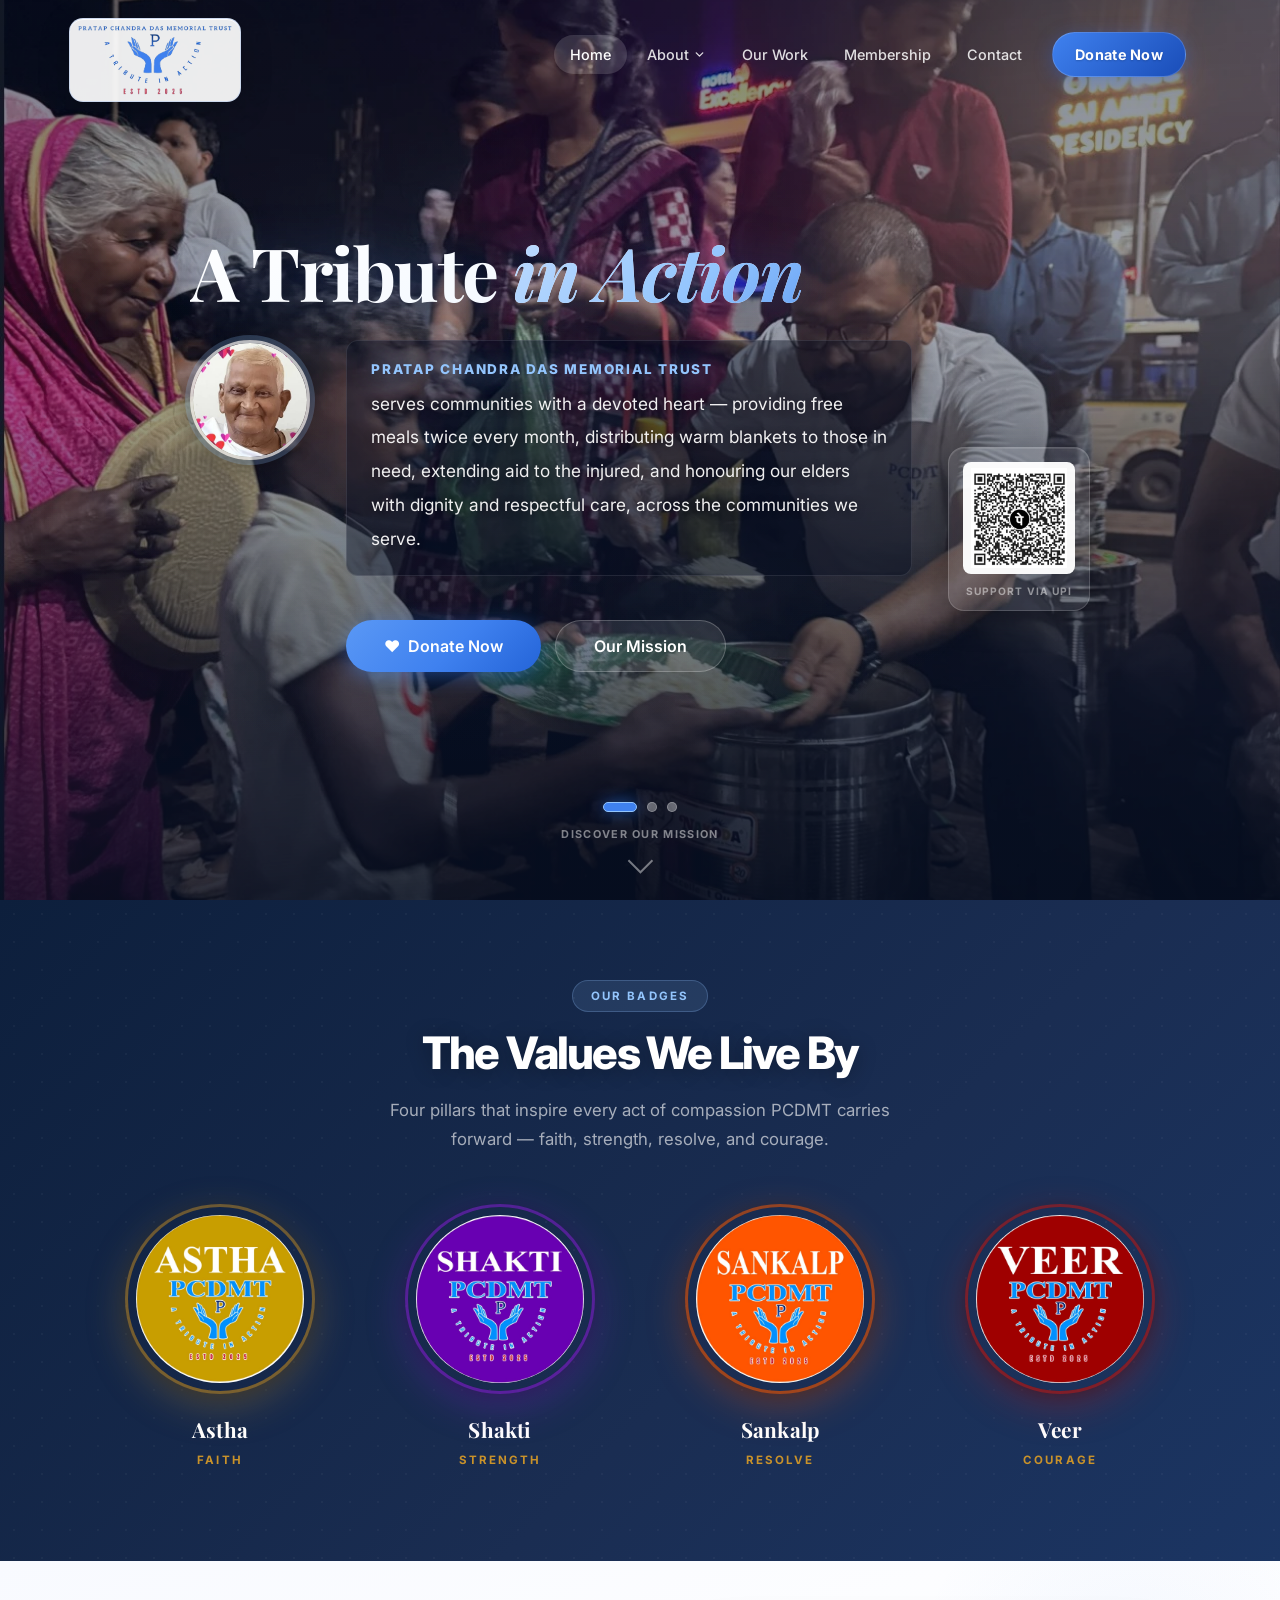
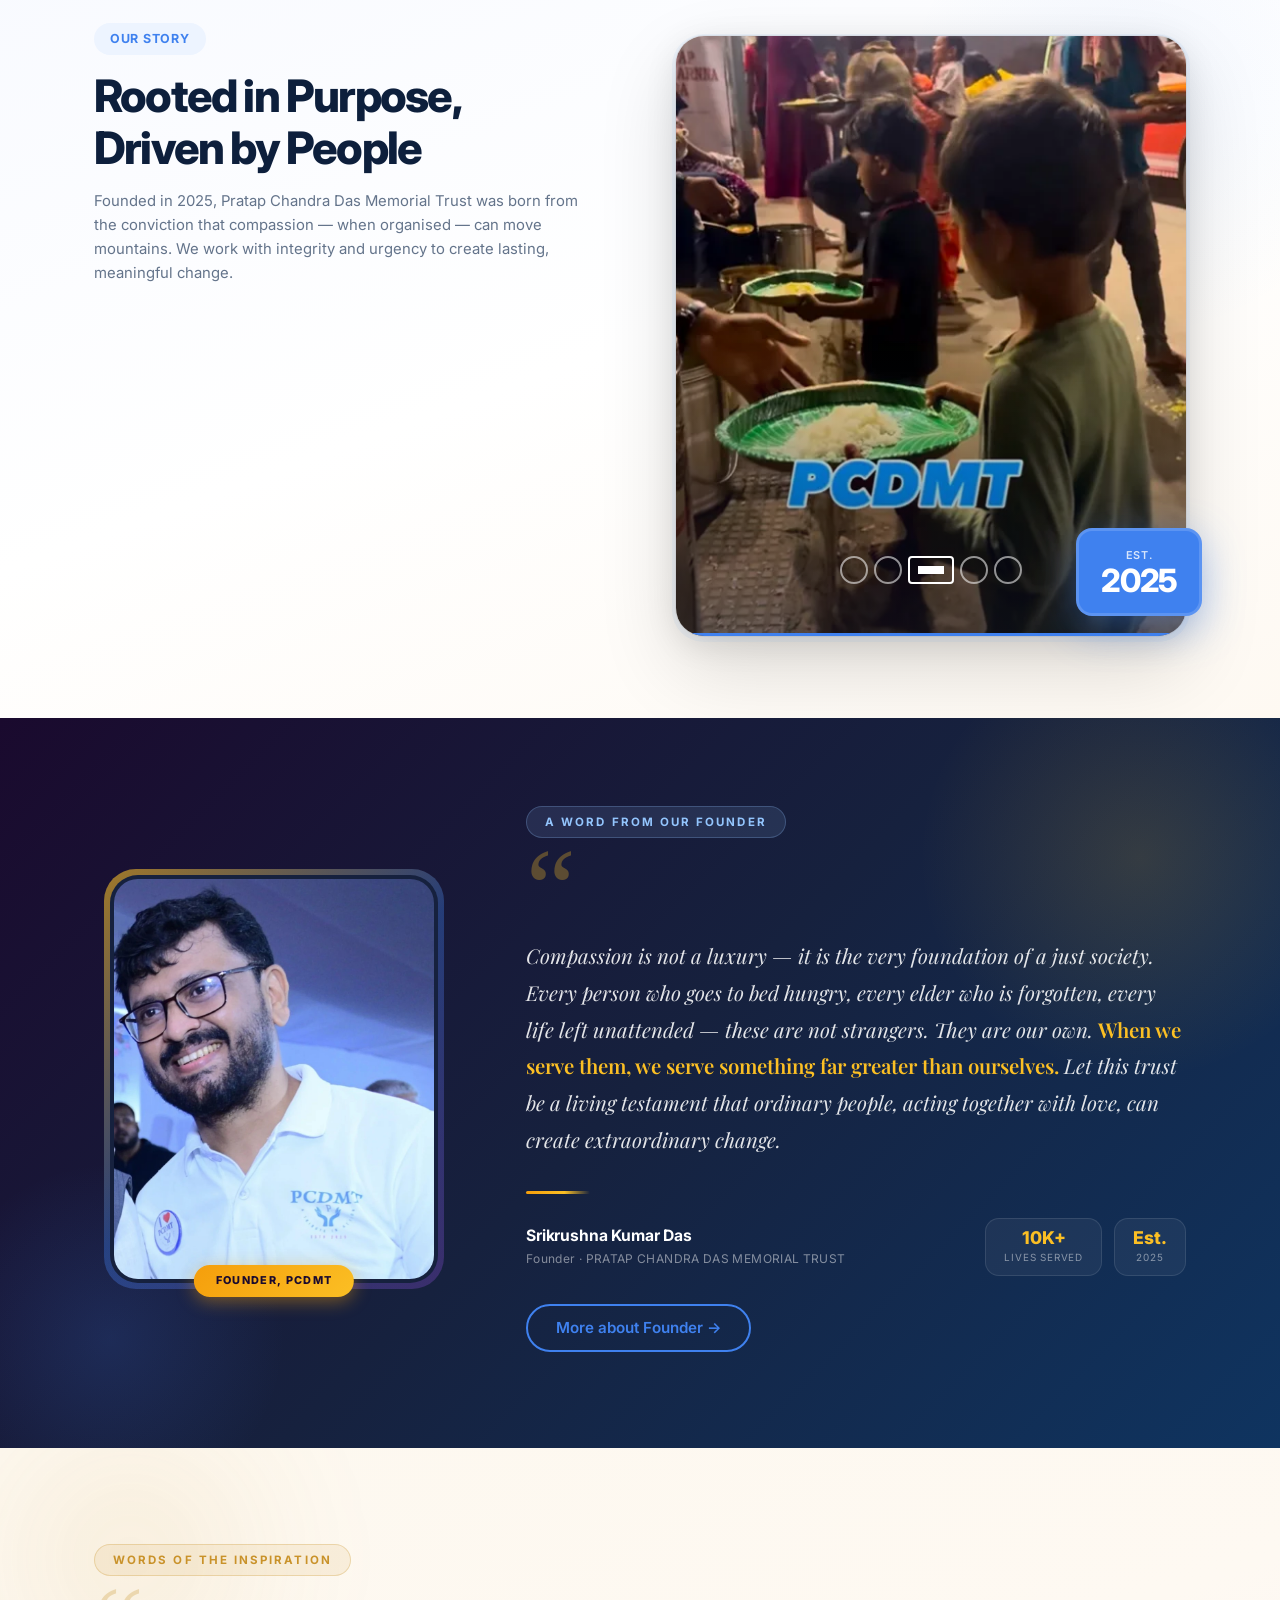
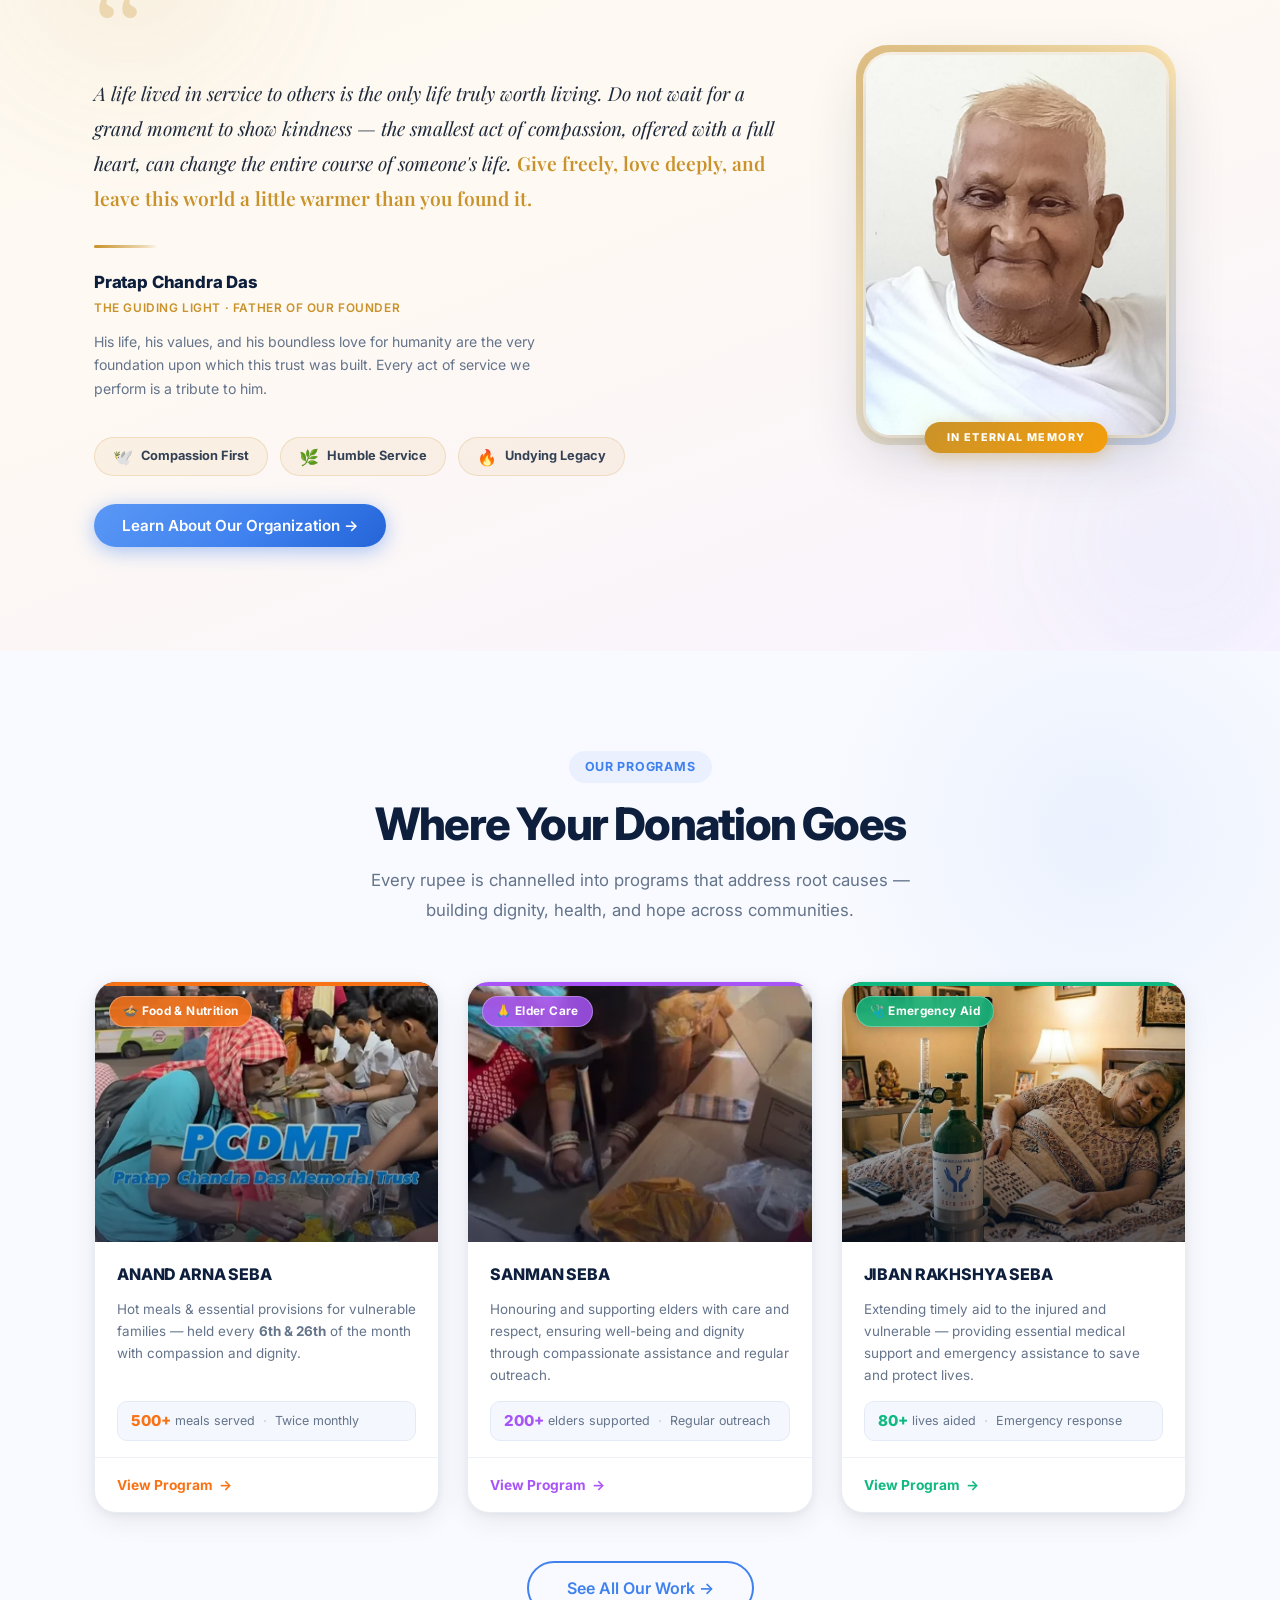
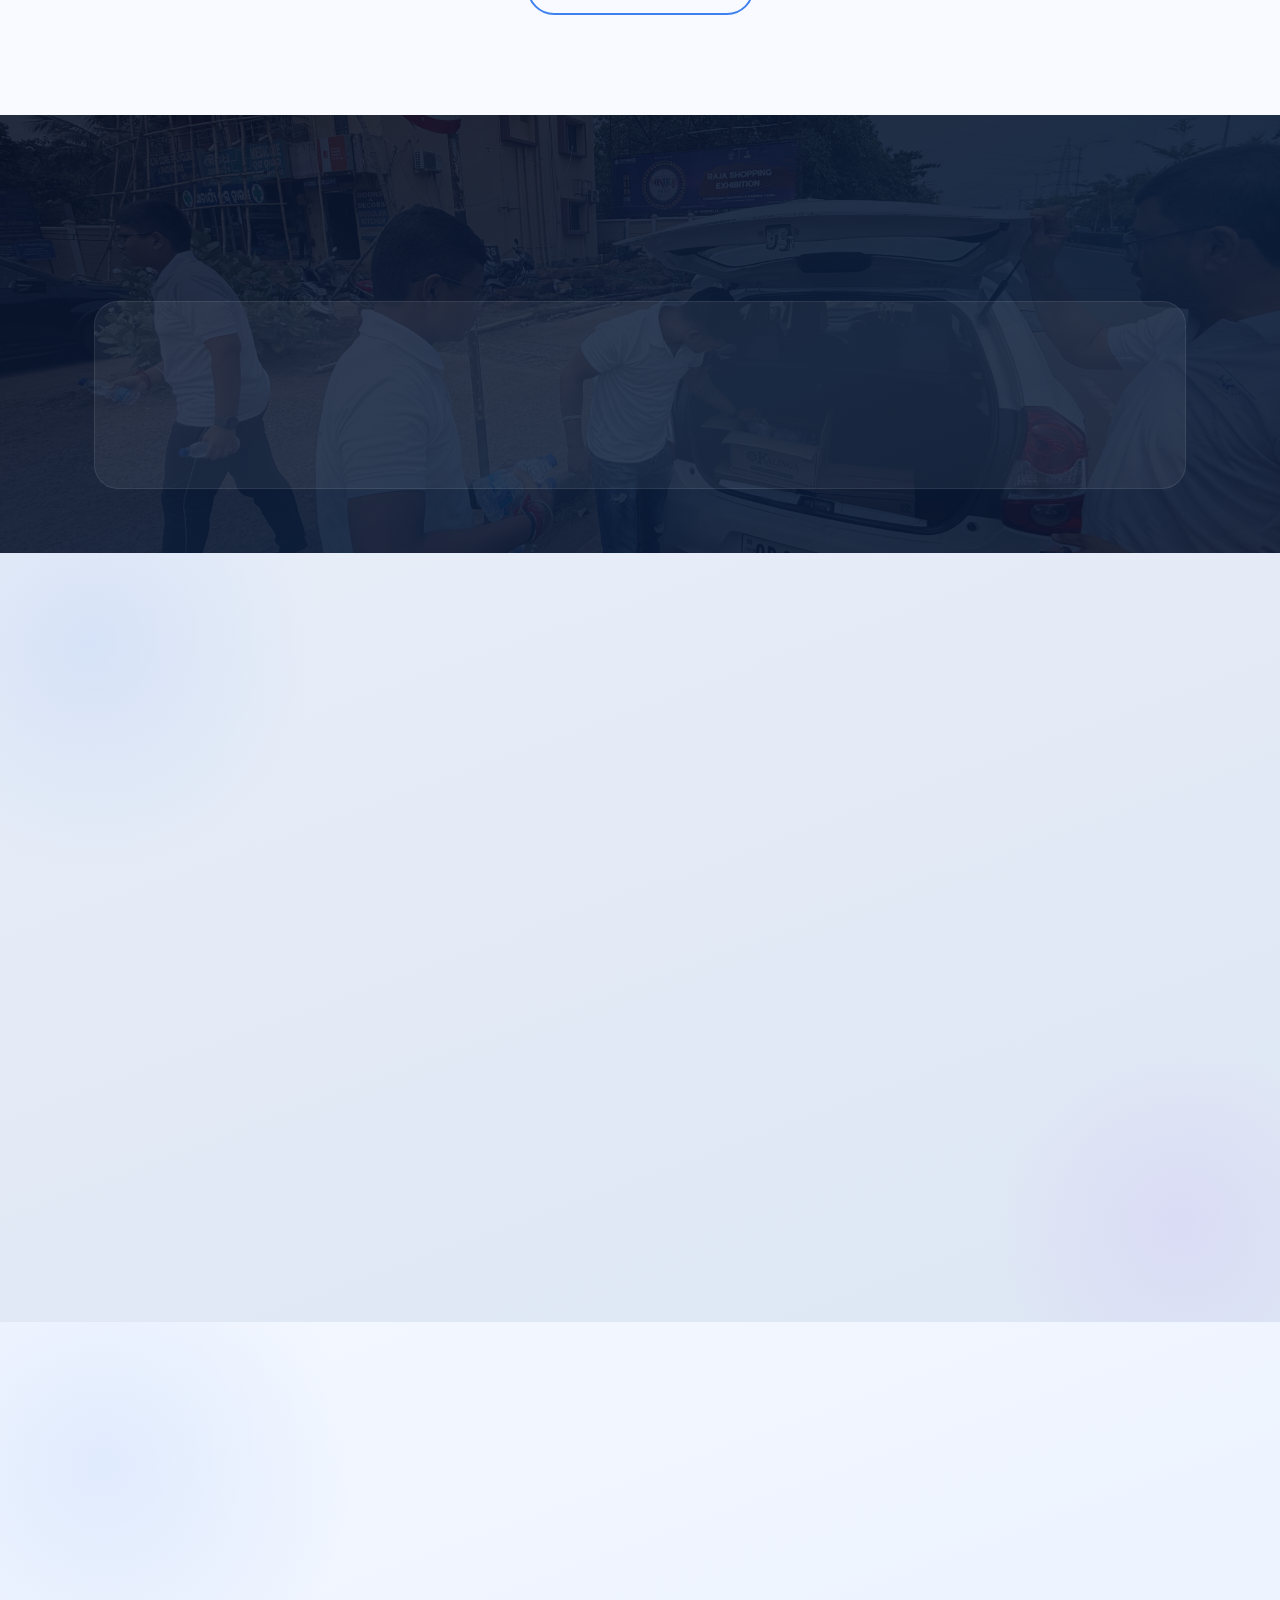
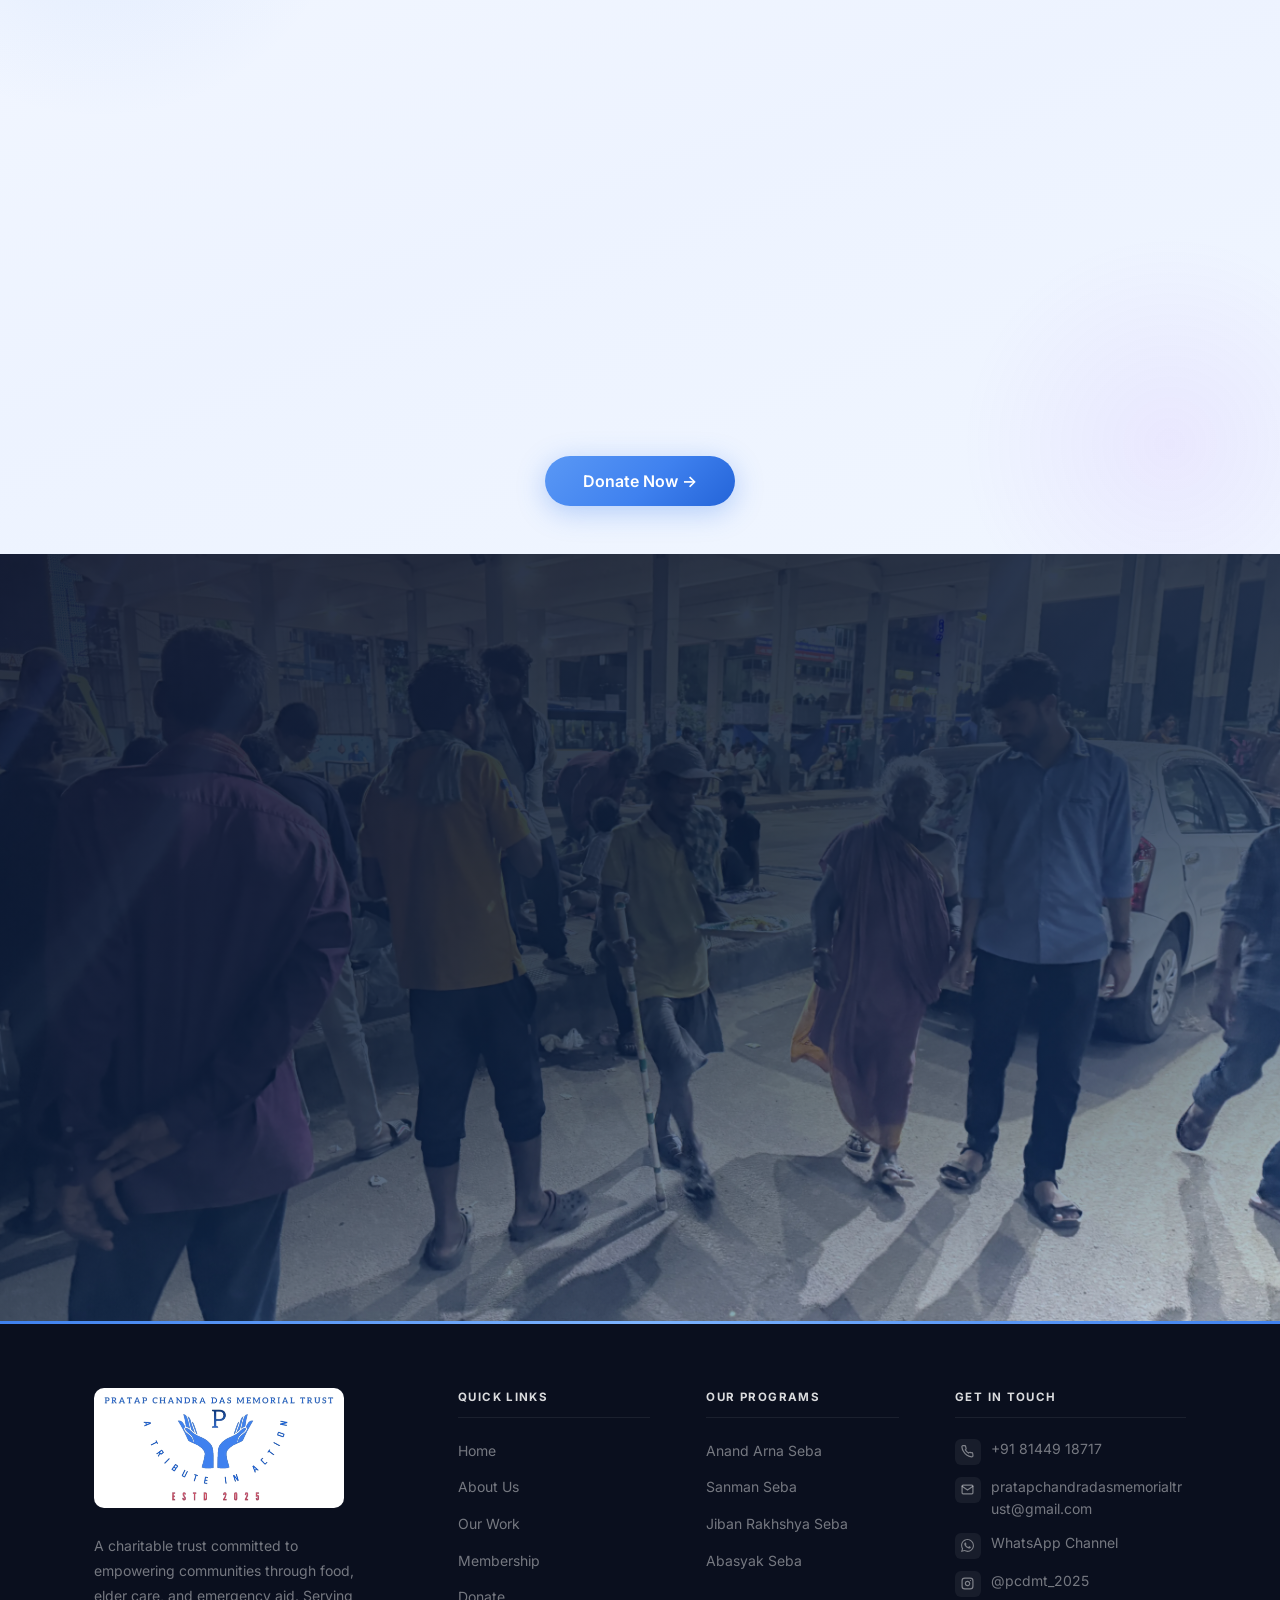
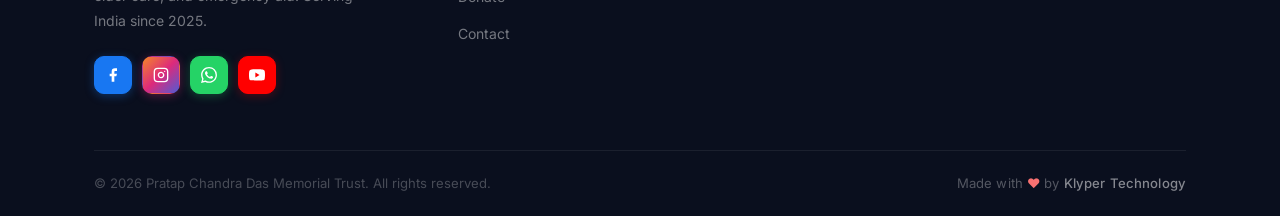
==== commit 35121ee7: "Add files via upload" ====
--- a/index.html
+++ b/index.html
@@ -223,6 +223,77 @@
       </div>
     </section>
 
+    <!-- ===== CORE VALUES / BADGES ===== -->
+    <section class="badges-section">
+      <div class="container">
+        <div class="text-center reveal">
+          <div class="section-tag-light">Our Badges</div>
+          <h2 class="section-title badges-section-title">The Values We Live By</h2>
+          <p class="section-subtitle badges-section-sub">
+            Four pillars that inspire every act of compassion PCDMT carries forward &mdash; faith, strength, resolve, and courage.
+          </p>
+        </div>
+        <div class="badges-grid">
+          <div class="badge-item reveal delay-1">
+            <div class="badge-halo badge-halo--gold">
+              <img
+                src="images/badges/astha_badge.webp"
+                alt="Astha — Faith"
+                class="badge-item-img"
+                loading="lazy"
+              />
+            </div>
+            <div class="badge-item-meta">
+              <span class="badge-item-name">Astha</span>
+              <span class="badge-item-meaning">Faith</span>
+            </div>
+          </div>
+          <div class="badge-item reveal delay-2">
+            <div class="badge-halo badge-halo--purple">
+              <img
+                src="images/badges/sakti_badge.webp"
+                alt="Shakti — Strength"
+                class="badge-item-img"
+                loading="lazy"
+              />
+            </div>
+            <div class="badge-item-meta">
+              <span class="badge-item-name">Shakti</span>
+              <span class="badge-item-meaning">Strength</span>
+            </div>
+          </div>
+          <div class="badge-item reveal delay-3">
+            <div class="badge-halo badge-halo--orange">
+              <img
+                src="images/badges/sankalp_badge.webp"
+                alt="Sankalp — Resolve"
+                class="badge-item-img"
+                loading="lazy"
+              />
+            </div>
+            <div class="badge-item-meta">
+              <span class="badge-item-name">Sankalp</span>
+              <span class="badge-item-meaning">Resolve</span>
+            </div>
+          </div>
+          <div class="badge-item reveal delay-4">
+            <div class="badge-halo badge-halo--red">
+              <img
+                src="images/badges/veer_badge.webp"
+                alt="Veer — Courage"
+                class="badge-item-img"
+                loading="lazy"
+              />
+            </div>
+            <div class="badge-item-meta">
+              <span class="badge-item-name">Veer</span>
+              <span class="badge-item-meaning">Courage</span>
+            </div>
+          </div>
+        </div>
+      </div>
+    </section>
+
     <!-- ===== ABOUT PREVIEW ===== -->
     <section class="about-preview">
       <div class="container">
@@ -658,7 +729,7 @@
           </div>
           <div class="stat-item reveal delay-3">
             <div class="stat-icon-wrap">🍲</div>
-            <div class="stat-value" data-target="1000">
+            <div class="stat-value" data-target="10000">
               0<span class="accent">+</span>
             </div>
             <div class="stat-desc">Meals Served</div>
@@ -780,6 +851,18 @@
               <span class="step-upi-badge">GPay</span>
               <span class="step-upi-badge">PhonePe</span>
               <span class="step-upi-badge">Paytm</span>
+            </div>
+            <div class="mem-upi-btn-wrap step-upi-btn-wrap">
+              <a
+                href="upi://pay?pa=8144918717@ybl&pn=PCDMT%20Foundation&cu=INR"
+                class="mem-upi-btn"
+              >
+                <svg width="22" height="14" viewBox="0 0 48 22" aria-hidden="true">
+                  <text x="50%" y="54%" dominant-baseline="middle" text-anchor="middle" font-size="14" font-weight="900" font-family="Arial,sans-serif" fill="white">UPI</text>
+                </svg>
+                Pay using UPI
+              </a>
+              <p class="mem-upi-btn-hint">Opens your UPI app directly on mobile</p>
             </div>
             <div class="step-connector">
               <svg viewBox="0 0 40 16" xmlns="http://www.w3.org/2000/svg">
--- a/css/style.css
+++ b/css/style.css
@@ -1708,6 +1708,177 @@
 /* =============================================
    ABOUT PREVIEW SECTION
    ============================================= */
+/* =============================================
+   BADGES / CORE VALUES SECTION
+   ============================================= */
+.badges-section {
+  position: relative;
+  background: linear-gradient(135deg, var(--navy) 0%, #1a2d52 60%, var(--navy-mid) 100%);
+  padding: 80px 0 92px;
+  overflow: hidden;
+}
+
+.badges-section::before {
+  content: '';
+  position: absolute;
+  inset: 0;
+  background-image: radial-gradient(circle, rgba(255,255,255,0.035) 1px, transparent 1px);
+  background-size: 28px 28px;
+  pointer-events: none;
+}
+
+.badges-section-title {
+  color: #ffffff !important;
+  text-shadow: 0 2px 20px rgba(0,0,0,0.3);
+}
+
+.badges-section-sub {
+  color: rgba(255,255,255,0.62) !important;
+  max-width: 560px;
+  margin-left: auto;
+  margin-right: auto;
+}
+
+.badges-grid {
+  display: grid;
+  grid-template-columns: repeat(4, 1fr);
+  gap: 36px 28px;
+  margin-top: 52px;
+  align-items: start;
+}
+
+.badge-item {
+  display: flex;
+  flex-direction: column;
+  align-items: center;
+  gap: 22px;
+}
+
+.badge-halo {
+  width: 184px;
+  height: 184px;
+  border-radius: 50%;
+  padding: 8px;
+  transition: transform 0.35s cubic-bezier(0.34, 1.56, 0.64, 1), box-shadow 0.35s ease;
+  will-change: transform;
+}
+
+.badge-halo--gold {
+  box-shadow:
+    0 0 0 3px rgba(201,146,42,0.45),
+    0 12px 40px rgba(201,146,42,0.35),
+    0 4px 18px rgba(0,0,0,0.45);
+}
+.badge-halo--purple {
+  box-shadow:
+    0 0 0 3px rgba(126,34,206,0.55),
+    0 12px 40px rgba(126,34,206,0.4),
+    0 4px 18px rgba(0,0,0,0.45);
+}
+.badge-halo--orange {
+  box-shadow:
+    0 0 0 3px rgba(234,88,12,0.55),
+    0 12px 40px rgba(234,88,12,0.38),
+    0 4px 18px rgba(0,0,0,0.45);
+}
+.badge-halo--red {
+  box-shadow:
+    0 0 0 3px rgba(185,28,28,0.55),
+    0 12px 40px rgba(185,28,28,0.4),
+    0 4px 18px rgba(0,0,0,0.45);
+}
+
+.badge-item:hover .badge-halo--gold {
+  transform: translateY(-12px) scale(1.06);
+  box-shadow:
+    0 0 0 5px rgba(201,146,42,0.55),
+    0 28px 64px rgba(201,146,42,0.55),
+    0 8px 28px rgba(0,0,0,0.4);
+}
+.badge-item:hover .badge-halo--purple {
+  transform: translateY(-12px) scale(1.06);
+  box-shadow:
+    0 0 0 5px rgba(126,34,206,0.65),
+    0 28px 64px rgba(126,34,206,0.6),
+    0 8px 28px rgba(0,0,0,0.4);
+}
+.badge-item:hover .badge-halo--orange {
+  transform: translateY(-12px) scale(1.06);
+  box-shadow:
+    0 0 0 5px rgba(234,88,12,0.65),
+    0 28px 64px rgba(234,88,12,0.55),
+    0 8px 28px rgba(0,0,0,0.4);
+}
+.badge-item:hover .badge-halo--red {
+  transform: translateY(-12px) scale(1.06);
+  box-shadow:
+    0 0 0 5px rgba(185,28,28,0.65),
+    0 28px 64px rgba(185,28,28,0.58),
+    0 8px 28px rgba(0,0,0,0.4);
+}
+
+.badge-item-img {
+  width: 100%;
+  height: 100%;
+  border-radius: 50%;
+  object-fit: cover;
+  display: block;
+}
+
+.badge-item-meta {
+  display: flex;
+  flex-direction: column;
+  align-items: center;
+  gap: 5px;
+  text-align: center;
+}
+
+.badge-item-name {
+  font-family: var(--font-serif);
+  font-size: 1.3rem;
+  font-weight: 700;
+  color: #ffffff;
+  letter-spacing: 0.01em;
+}
+
+.badge-item-meaning {
+  font-size: 0.72rem;
+  font-weight: 700;
+  letter-spacing: 0.18em;
+  text-transform: uppercase;
+  color: var(--gold);
+}
+
+@media (max-width: 900px) {
+  .badges-grid {
+    grid-template-columns: repeat(2, 1fr);
+    gap: 44px 28px;
+  }
+  .badge-halo {
+    width: 160px;
+    height: 160px;
+  }
+}
+
+@media (max-width: 480px) {
+  .badges-section {
+    padding: 60px 0 70px;
+  }
+  .badges-grid {
+    grid-template-columns: repeat(2, 1fr);
+    gap: 34px 16px;
+    margin-top: 40px;
+  }
+  .badge-halo {
+    width: 130px;
+    height: 130px;
+    padding: 5px;
+  }
+  .badge-item-name {
+    font-size: 1.1rem;
+  }
+}
+
 .about-preview {
   background: linear-gradient(160deg, #f8faff 0%, #ffffff 50%, #fef9f2 100%);
   overflow: clip;
@@ -2230,6 +2401,10 @@
   gap: 6px;
   margin-top: 8px;
   flex-wrap: wrap;
+}
+
+.step-upi-btn-wrap {
+  padding: 10px 0 2px;
 }
 
 .step-upi-badge {
@@ -6257,6 +6432,46 @@
   color: var(--gray-500);
 }
 
+/* ── Pay using UPI button ── */
+.mem-upi-btn-wrap {
+  display: flex;
+  flex-direction: column;
+  align-items: center;
+  gap: 6px;
+  padding: 8px 24px 4px;
+}
+.mem-upi-btn {
+  display: inline-flex;
+  align-items: center;
+  gap: 8px;
+  background: linear-gradient(135deg, #f97316, #ea580c);
+  color: #fff;
+  font-size: 0.92rem;
+  font-weight: 700;
+  padding: 11px 28px;
+  border-radius: var(--radius-full);
+  text-decoration: none;
+  letter-spacing: 0.02em;
+  box-shadow: 0 4px 14px rgba(249,115,22,0.35);
+  transition: transform 0.15s ease, box-shadow 0.15s ease, background 0.15s ease;
+  cursor: pointer;
+}
+.mem-upi-btn:hover {
+  background: linear-gradient(135deg, #ea580c, #c2410c);
+  box-shadow: 0 6px 18px rgba(249,115,22,0.45);
+  transform: translateY(-1px);
+}
+.mem-upi-btn:active {
+  transform: translateY(0);
+  box-shadow: 0 2px 8px rgba(249,115,22,0.3);
+}
+.mem-upi-btn-hint {
+  font-size: 0.68rem;
+  color: var(--gray-400);
+  margin: 0;
+  text-align: center;
+}
+
 /* ── Pay Alternatives (PhonePe & UPI ID) ── */
 .mem-pay-alts {
   margin: 4px 24px 8px;
@@ -6358,6 +6573,47 @@
   border-color: var(--success);
   color: var(--success);
   background: var(--success-light);
+}
+
+/* ── Bank Transfer Details ── */
+.mem-bank-or {
+  margin: 6px 24px;
+}
+.mem-bank-details {
+  margin: 0 24px 8px;
+  padding: 12px 14px;
+  background: var(--gray-50);
+  border: 1px solid var(--gray-200);
+  border-radius: var(--radius);
+  transition: border-color var(--transition), box-shadow var(--transition);
+}
+.mem-bank-details:hover {
+  border-color: var(--primary-border);
+  box-shadow: var(--shadow-sm);
+}
+.mem-bank-details-header {
+  display: flex;
+  align-items: center;
+  gap: 10px;
+  margin-bottom: 10px;
+  padding-bottom: 8px;
+  border-bottom: 1px solid var(--gray-200);
+}
+.mem-bank-detail-row {
+  display: flex;
+  align-items: center;
+  gap: 8px;
+  padding: 3px 0;
+  flex-wrap: wrap;
+}
+.mem-bank-detail-label {
+  font-size: 0.68rem;
+  font-weight: 700;
+  letter-spacing: 0.07em;
+  text-transform: uppercase;
+  color: var(--gray-400);
+  min-width: 88px;
+  flex-shrink: 0;
 }
 
 /* WhatsApp number display below QR */
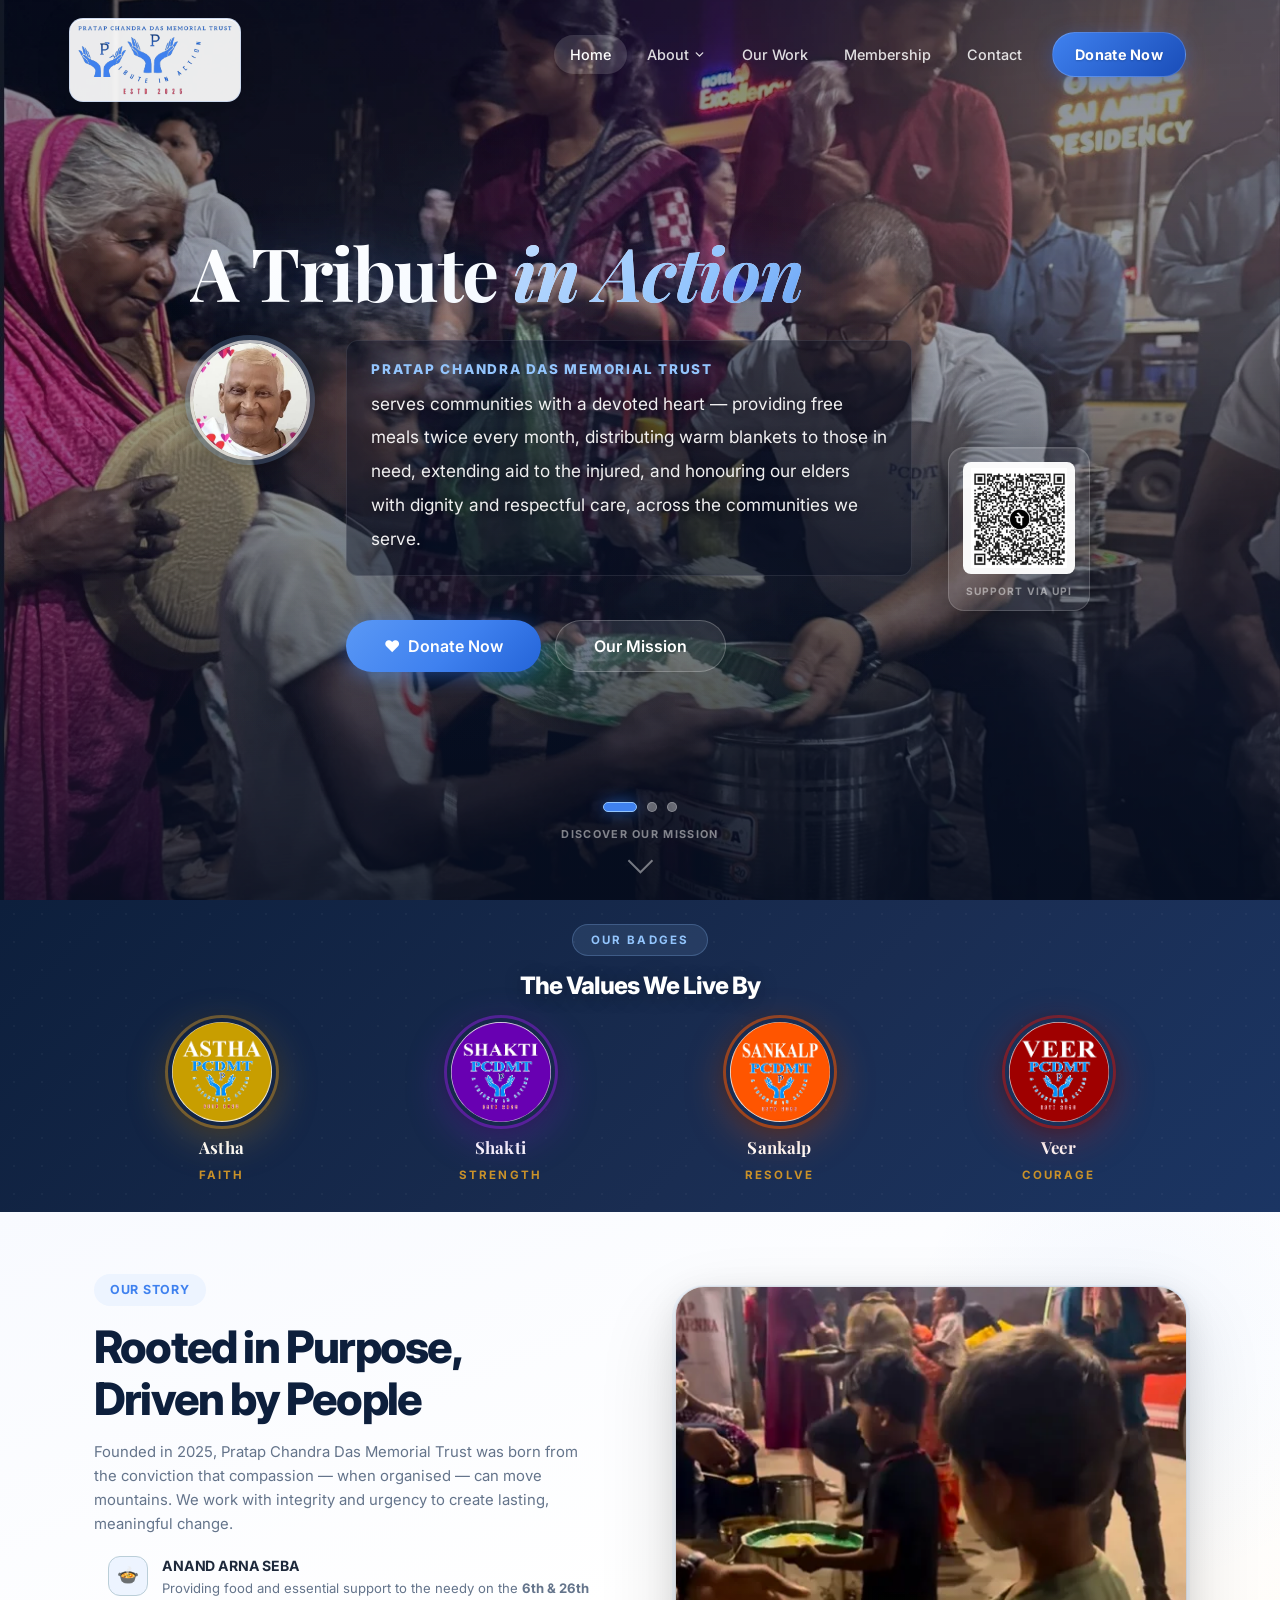
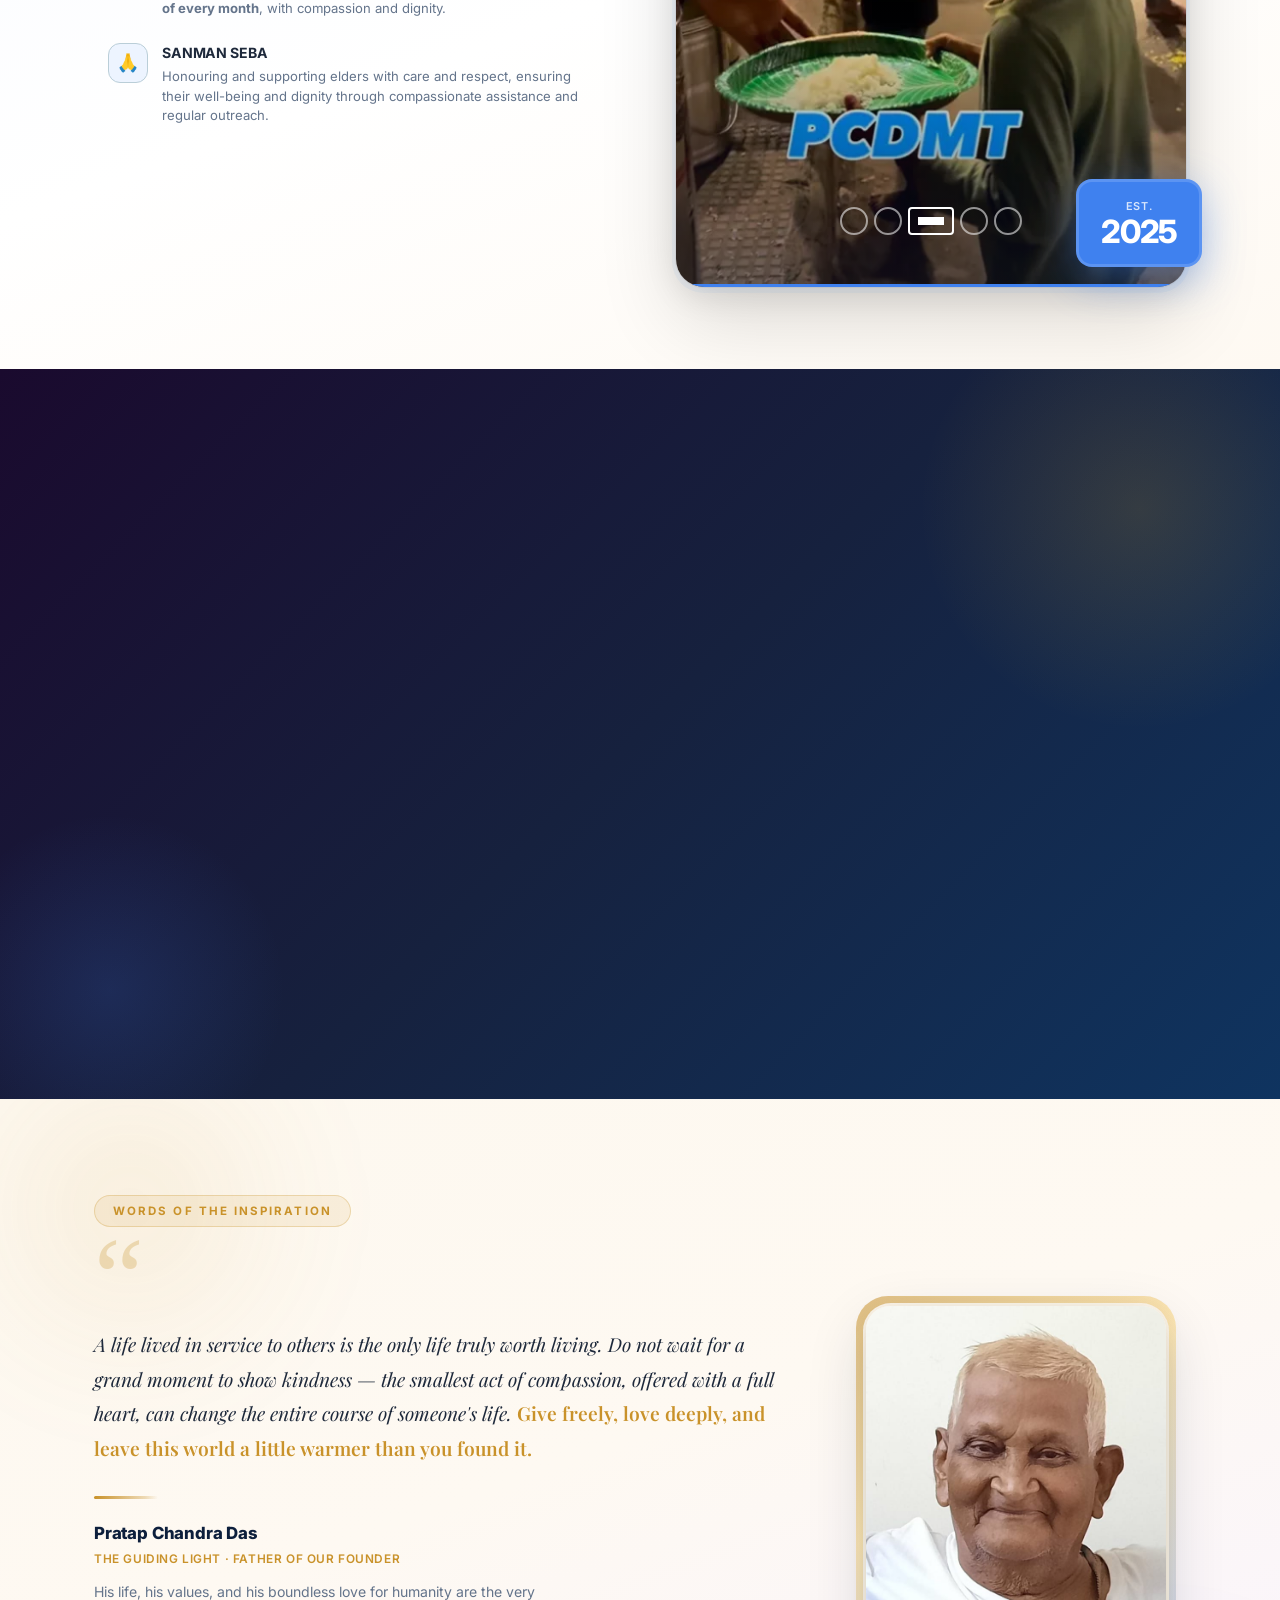
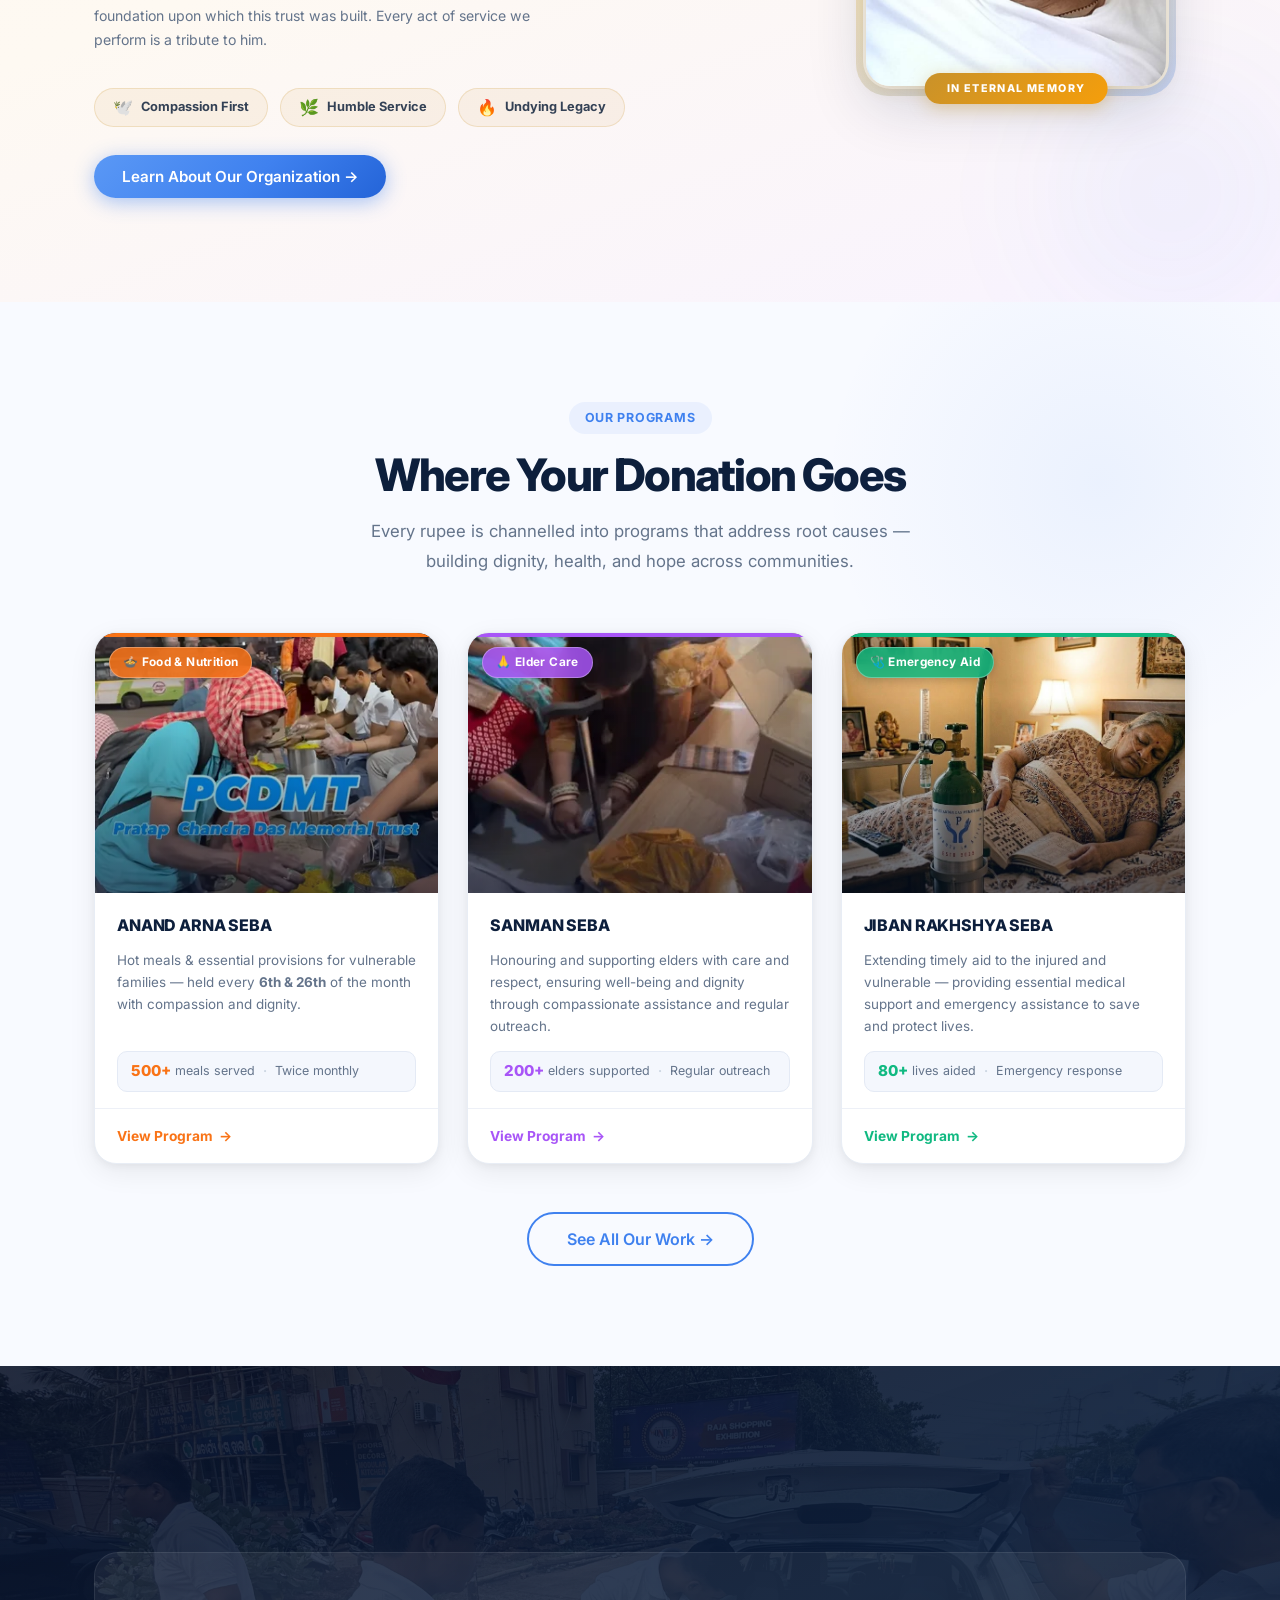
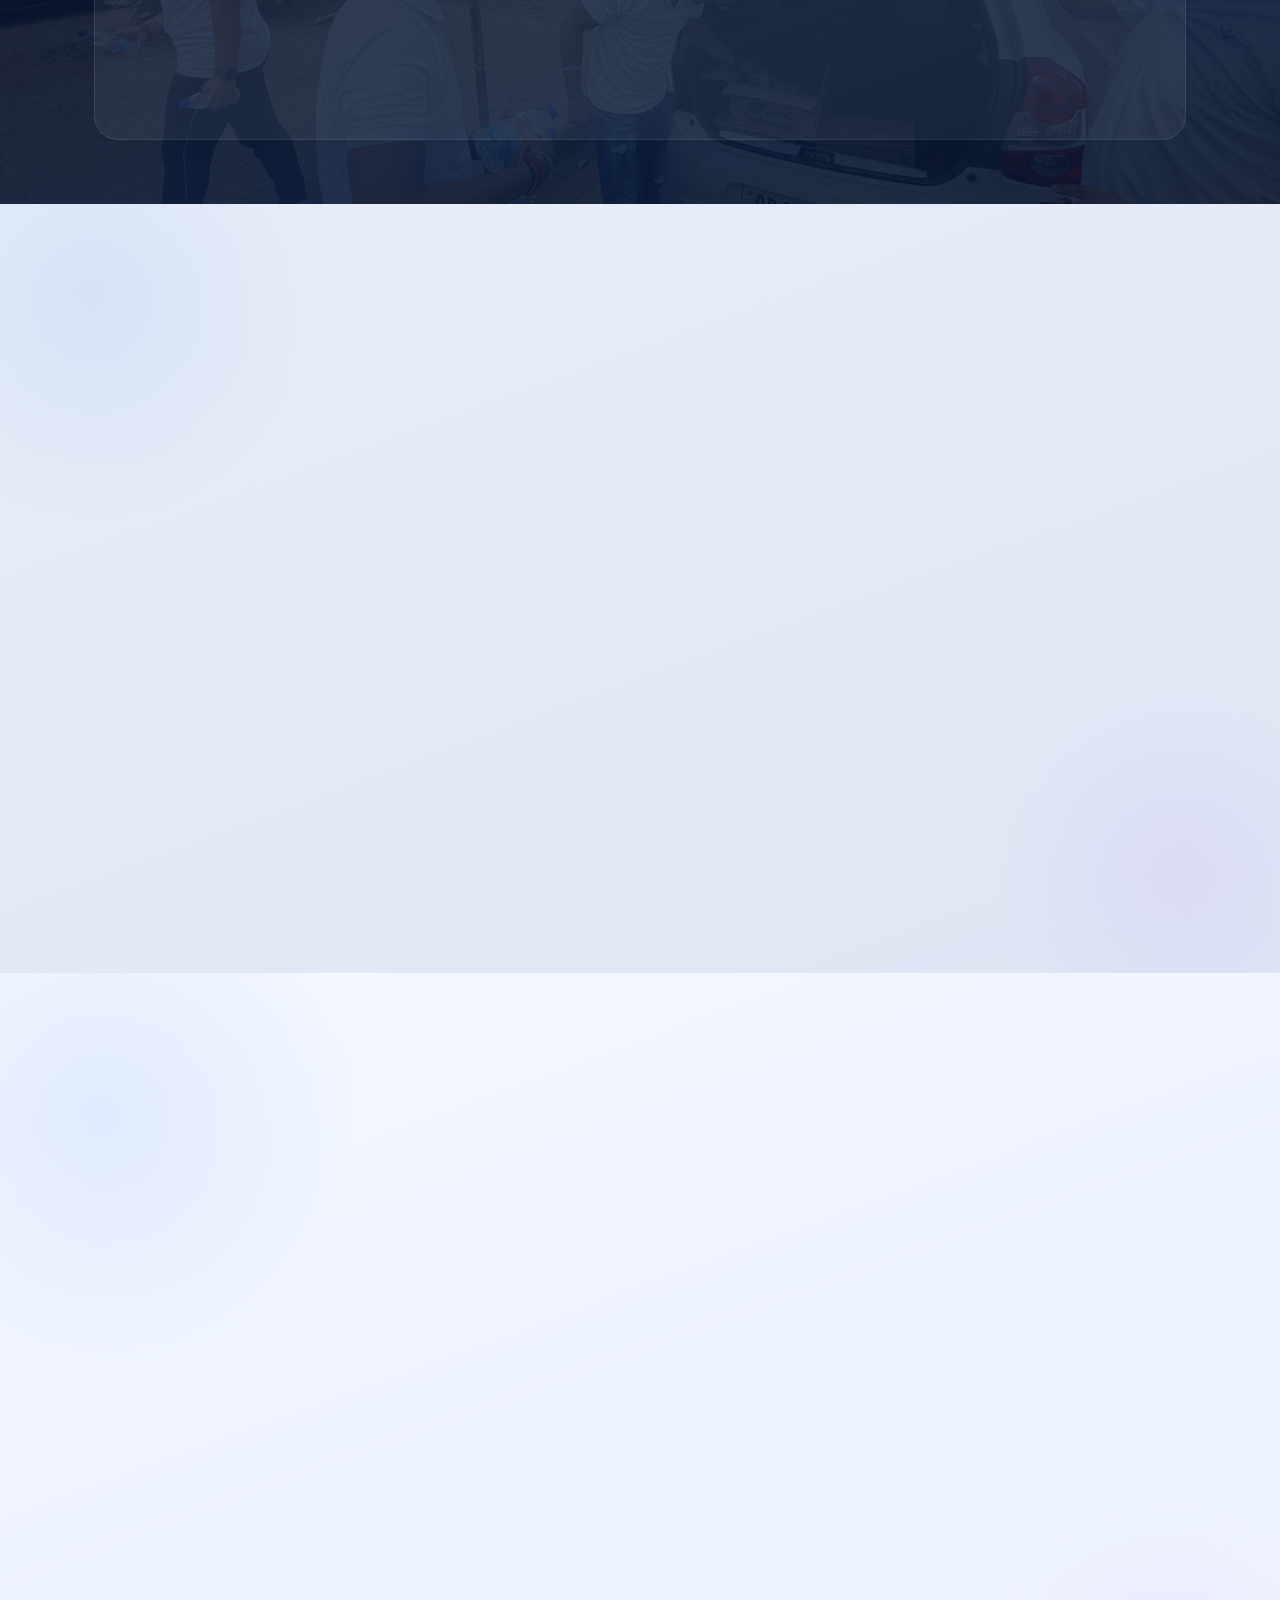
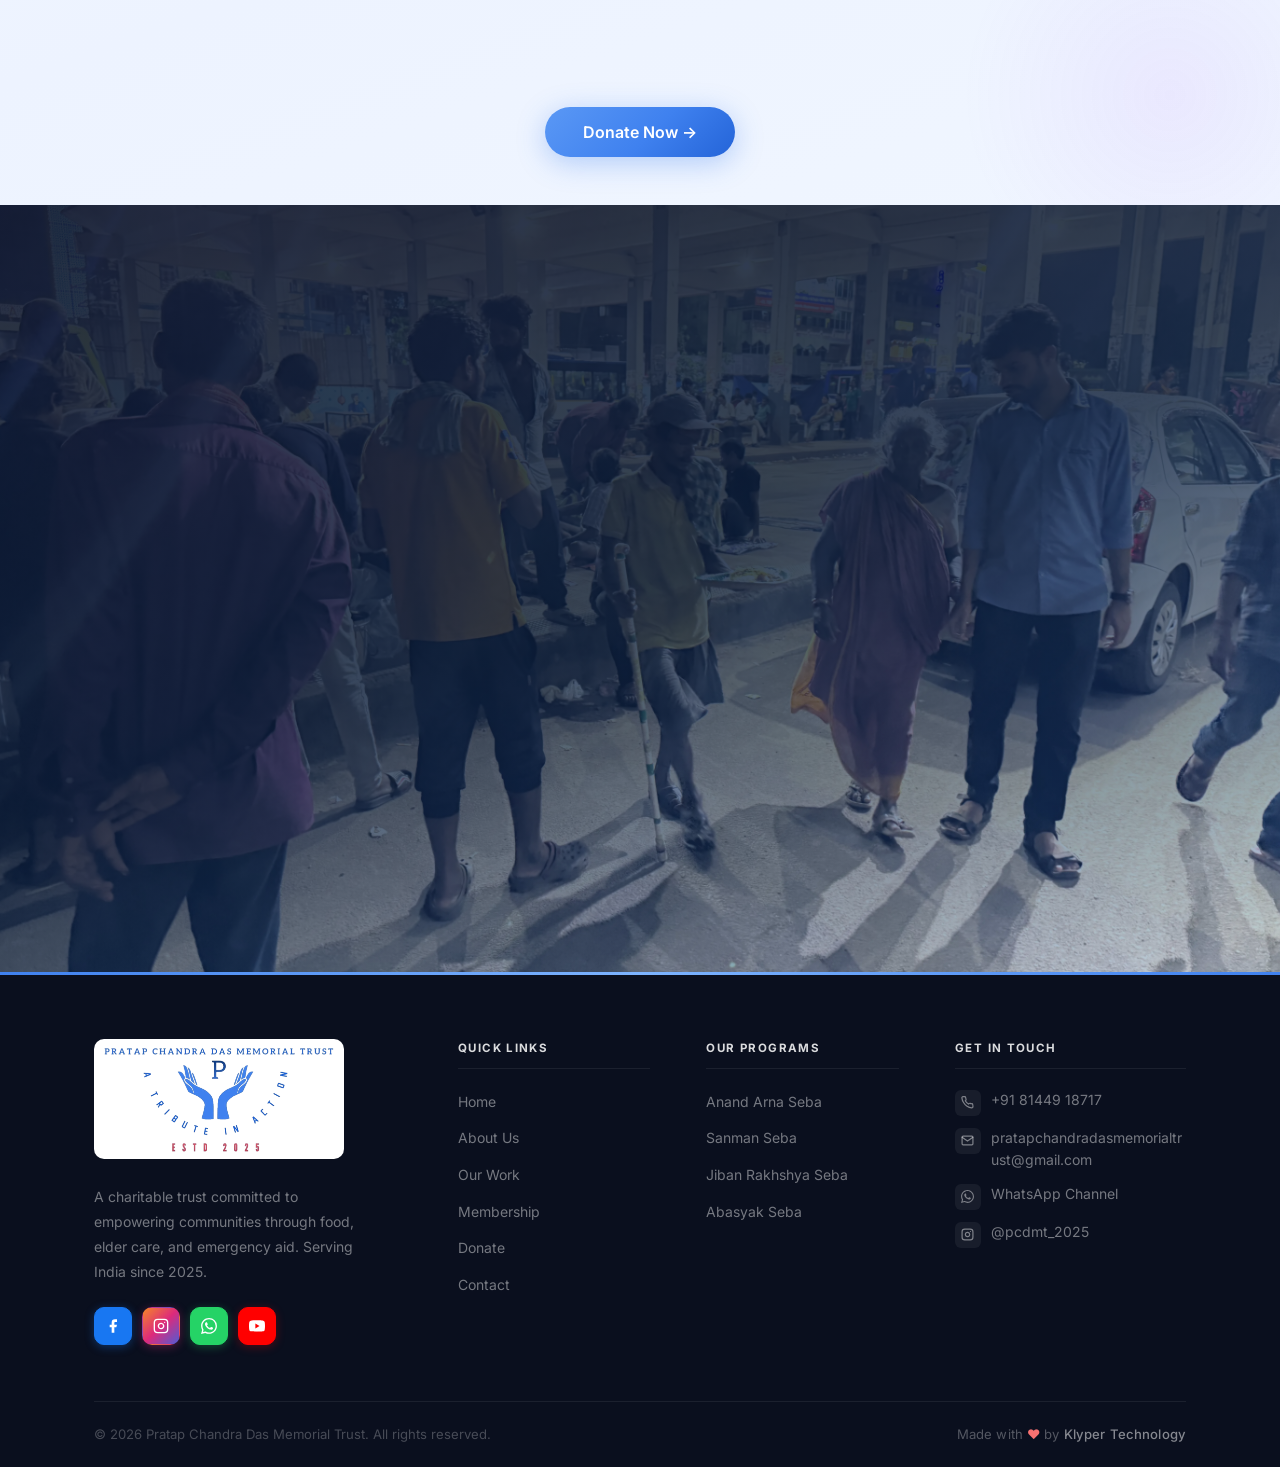
==== commit 563a08b2: "Add files via upload" ====
--- a/index.html
+++ b/index.html
@@ -229,9 +229,6 @@
         <div class="text-center reveal">
           <div class="section-tag-light">Our Badges</div>
           <h2 class="section-title badges-section-title">The Values We Live By</h2>
-          <p class="section-subtitle badges-section-sub">
-            Four pillars that inspire every act of compassion PCDMT carries forward &mdash; faith, strength, resolve, and courage.
-          </p>
         </div>
         <div class="badges-grid">
           <div class="badge-item reveal delay-1">
--- a/css/style.css
+++ b/css/style.css
@@ -1714,7 +1714,7 @@
 .badges-section {
   position: relative;
   background: linear-gradient(135deg, var(--navy) 0%, #1a2d52 60%, var(--navy-mid) 100%);
-  padding: 80px 0 92px;
+  padding: 24px 0 28px;
   overflow: hidden;
 }
 
@@ -1730,35 +1730,34 @@
 .badges-section-title {
   color: #ffffff !important;
   text-shadow: 0 2px 20px rgba(0,0,0,0.3);
+  font-size: 1.5rem !important;
+  margin-bottom: 0 !important;
 }
 
 .badges-section-sub {
-  color: rgba(255,255,255,0.62) !important;
-  max-width: 560px;
-  margin-left: auto;
-  margin-right: auto;
+  display: none;
 }
 
 .badges-grid {
   display: grid;
   grid-template-columns: repeat(4, 1fr);
-  gap: 36px 28px;
-  margin-top: 52px;
-  align-items: start;
+  gap: 14px 24px;
+  margin-top: 18px;
+  align-items: center;
 }
 
 .badge-item {
   display: flex;
   flex-direction: column;
   align-items: center;
-  gap: 22px;
+  gap: 8px;
 }
 
 .badge-halo {
-  width: 184px;
-  height: 184px;
+  width: 108px;
+  height: 108px;
   border-radius: 50%;
-  padding: 8px;
+  padding: 4px;
   transition: transform 0.35s cubic-bezier(0.34, 1.56, 0.64, 1), box-shadow 0.35s ease;
   will-change: transform;
 }
@@ -1835,7 +1834,7 @@
 
 .badge-item-name {
   font-family: var(--font-serif);
-  font-size: 1.3rem;
+  font-size: 1.05rem;
   font-weight: 700;
   color: #ffffff;
   letter-spacing: 0.01em;
@@ -1851,31 +1850,31 @@
 
 @media (max-width: 900px) {
   .badges-grid {
-    grid-template-columns: repeat(2, 1fr);
-    gap: 44px 28px;
+    grid-template-columns: repeat(4, 1fr);
+    gap: 12px 16px;
   }
   .badge-halo {
-    width: 160px;
-    height: 160px;
+    width: 100px;
+    height: 100px;
   }
 }
 
 @media (max-width: 480px) {
   .badges-section {
-    padding: 60px 0 70px;
+    padding: 20px 0 24px;
   }
   .badges-grid {
-    grid-template-columns: repeat(2, 1fr);
-    gap: 34px 16px;
-    margin-top: 40px;
+    grid-template-columns: repeat(4, 1fr);
+    gap: 10px 12px;
+    margin-top: 16px;
   }
   .badge-halo {
-    width: 130px;
-    height: 130px;
-    padding: 5px;
+    width: 72px;
+    height: 72px;
+    padding: 3px;
   }
   .badge-item-name {
-    font-size: 1.1rem;
+    font-size: 0.8rem;
   }
 }
 
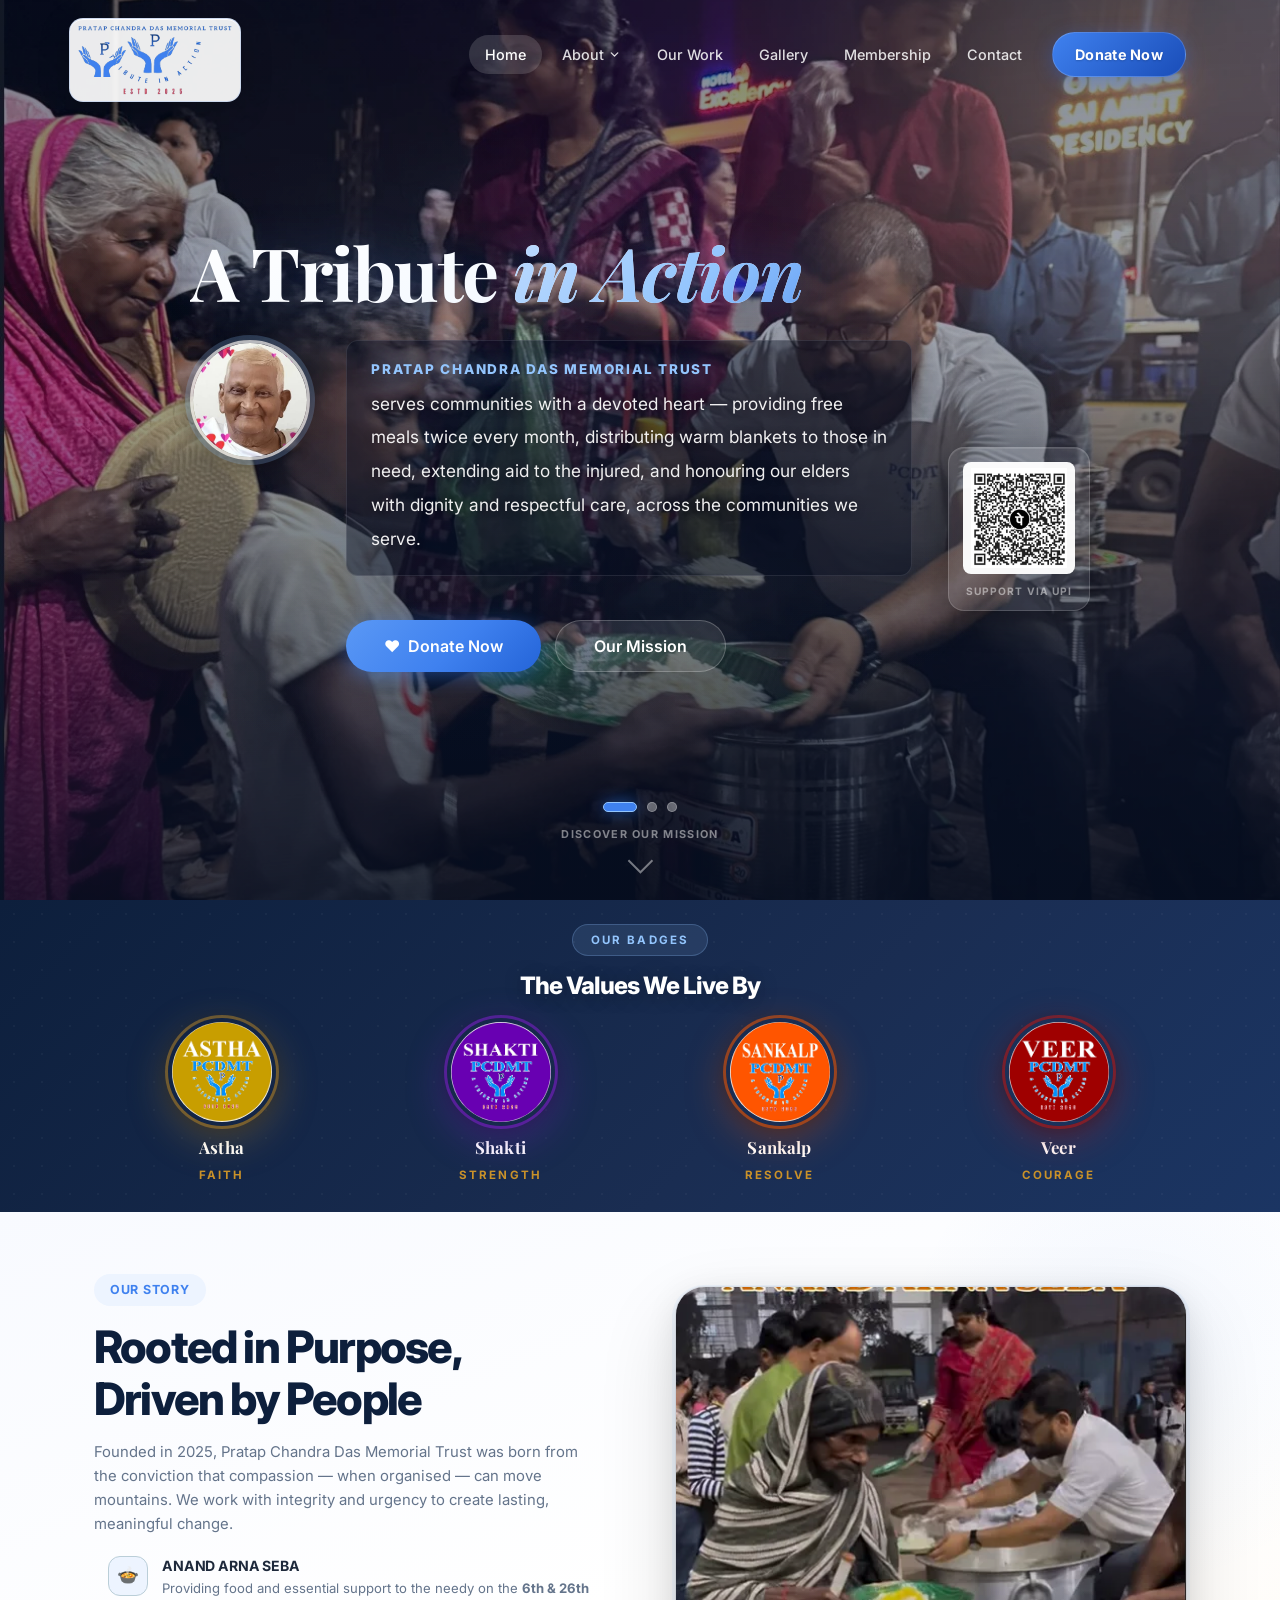
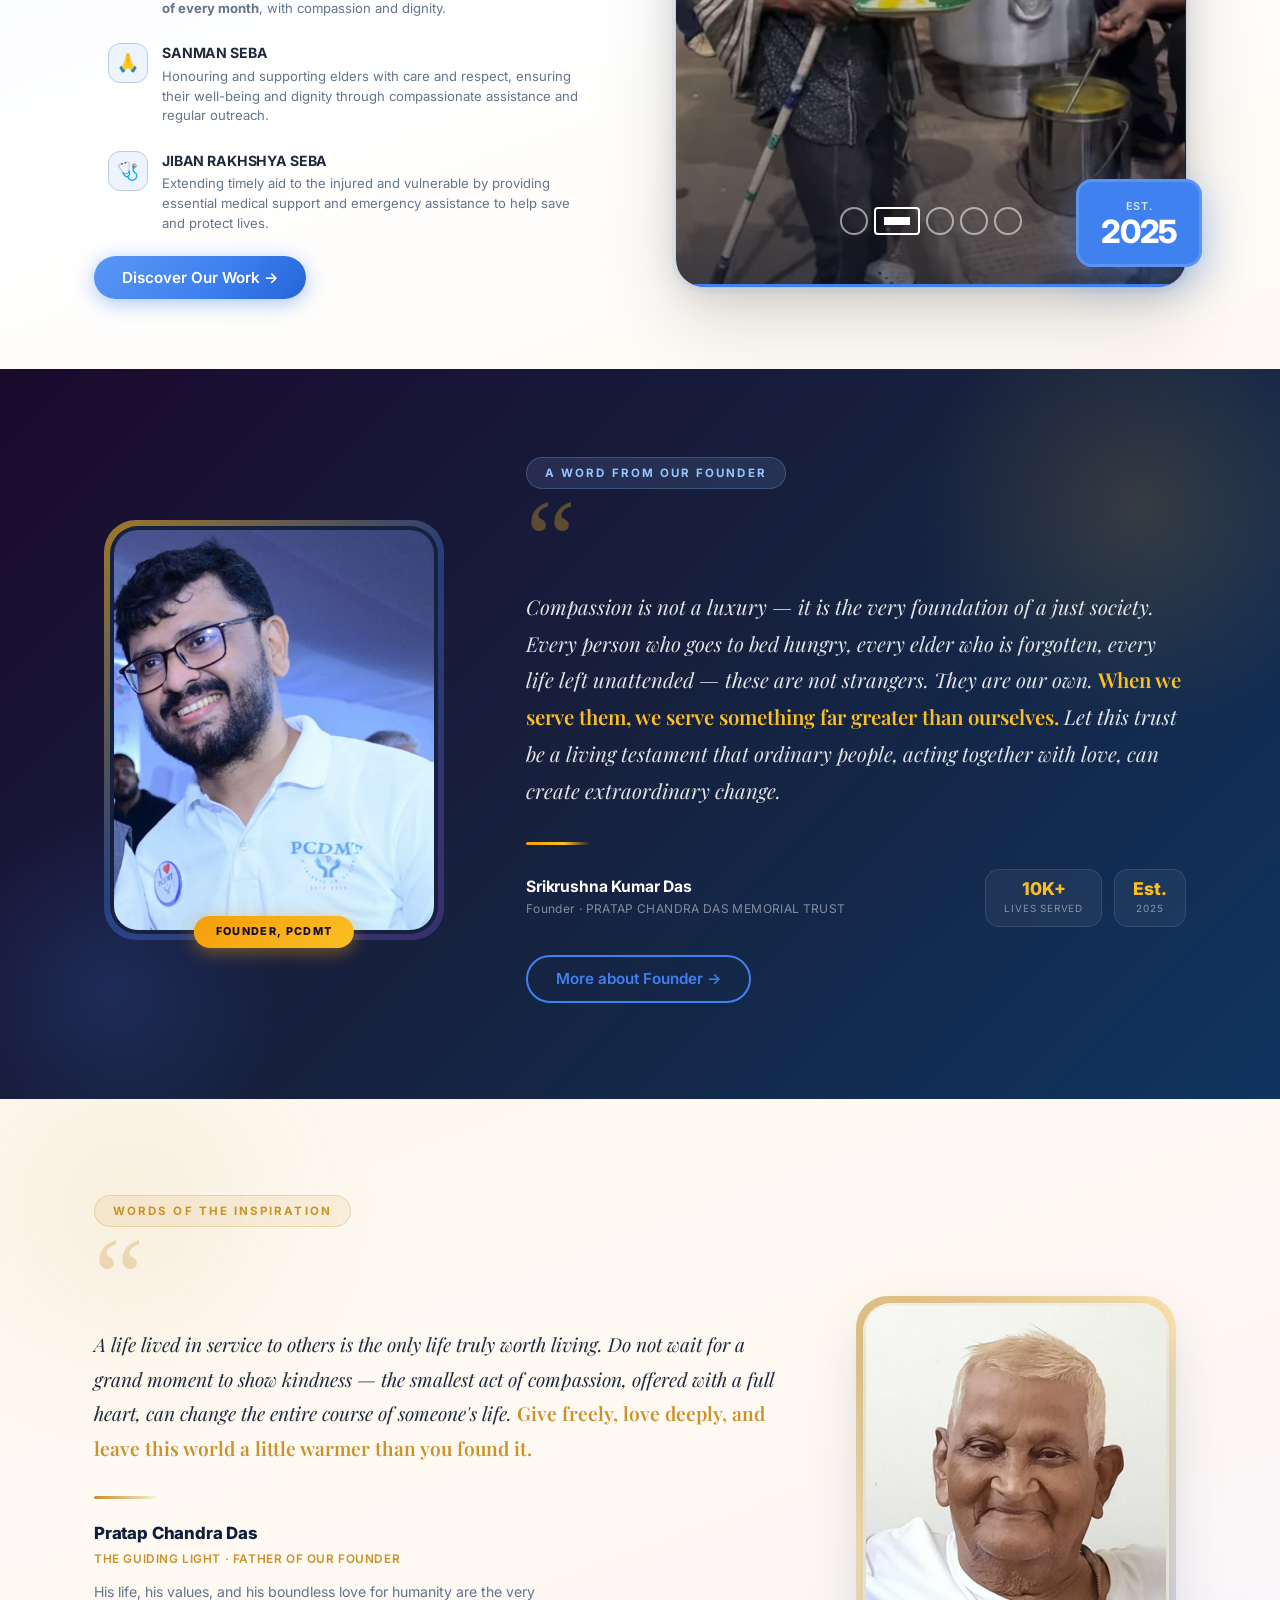
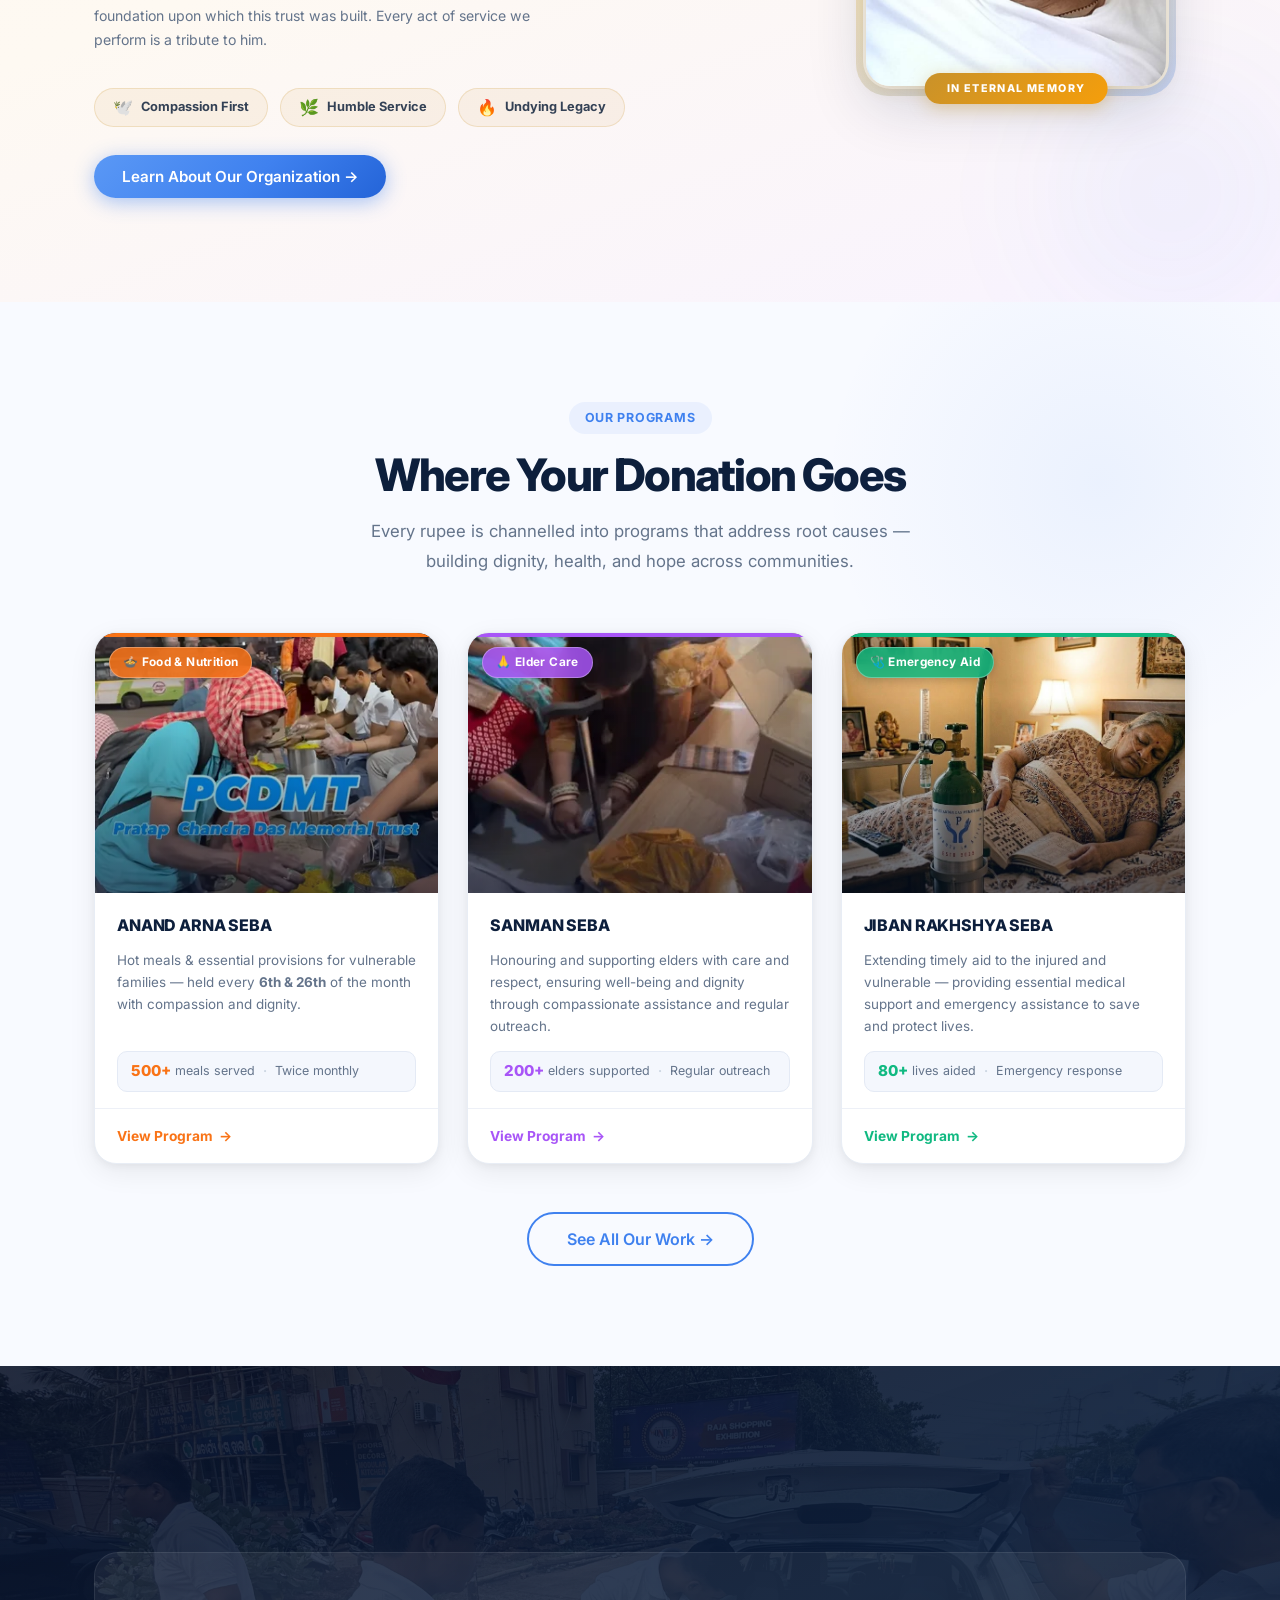
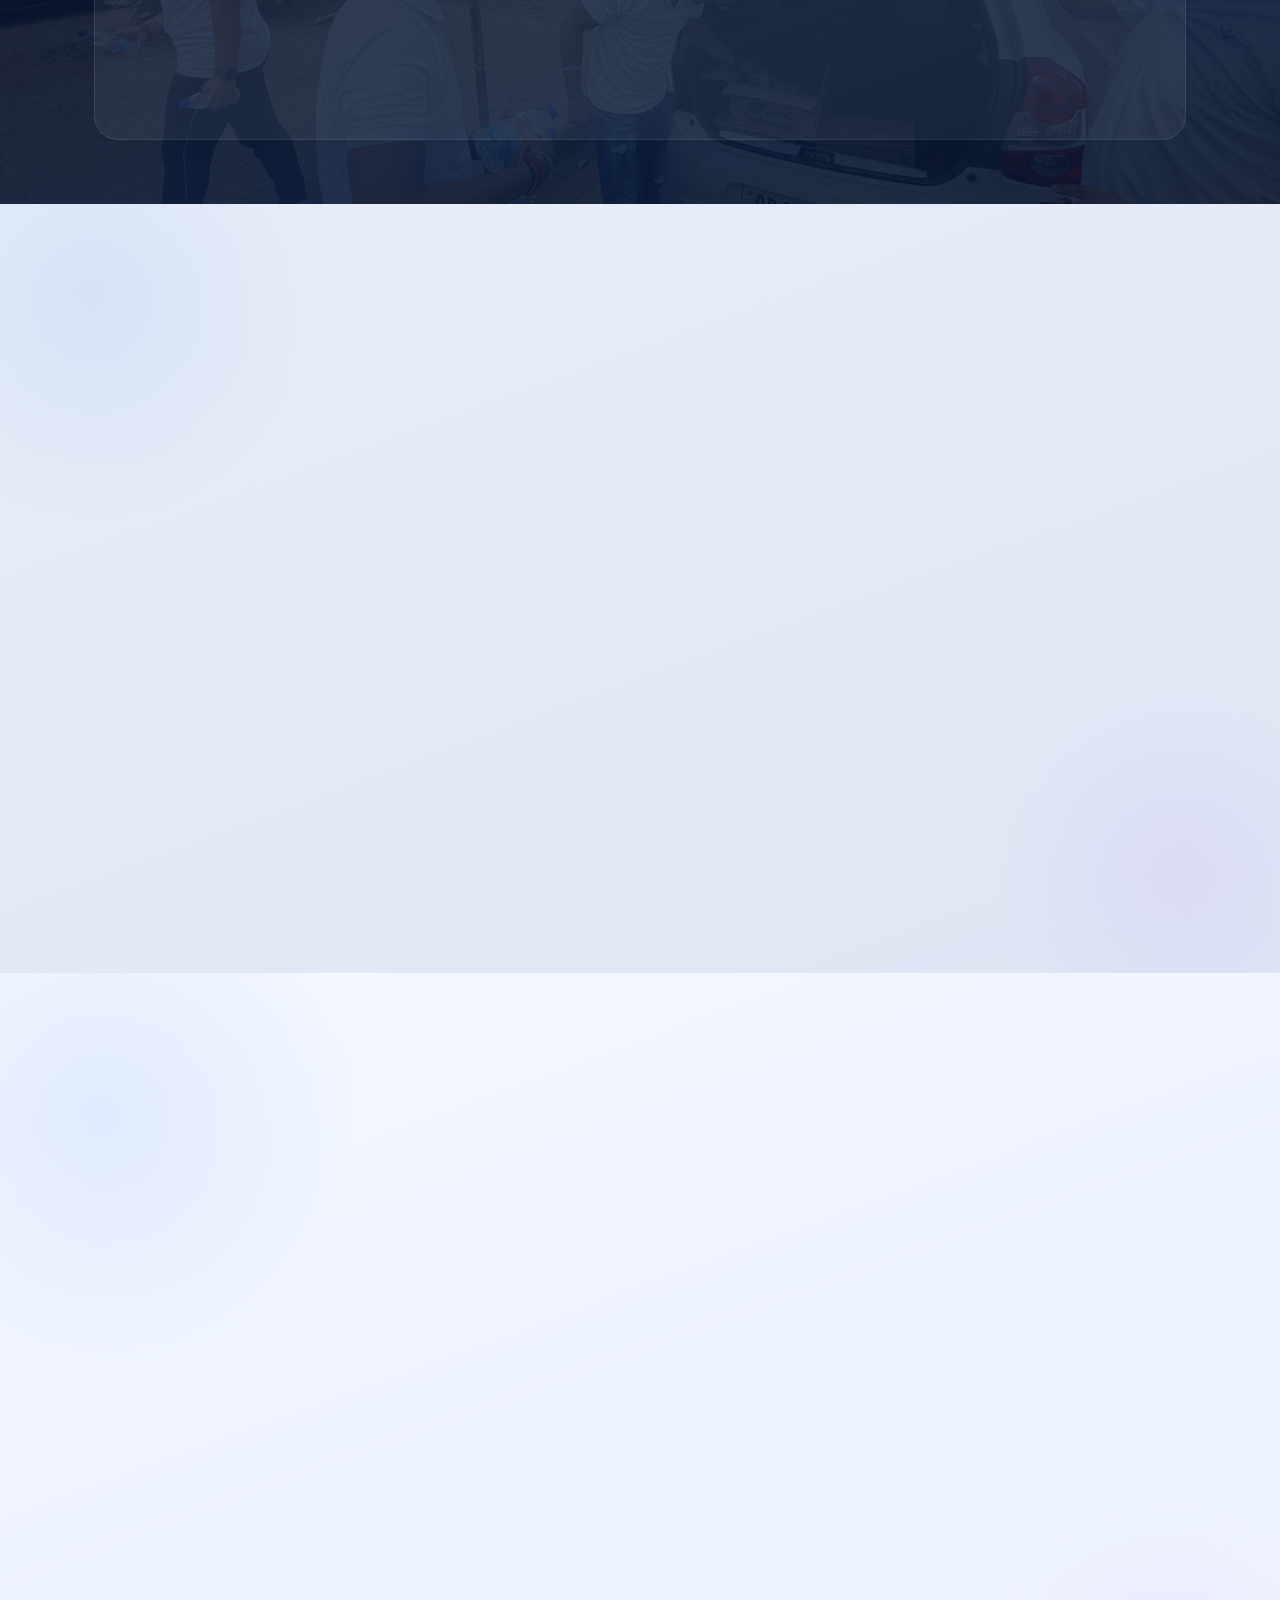
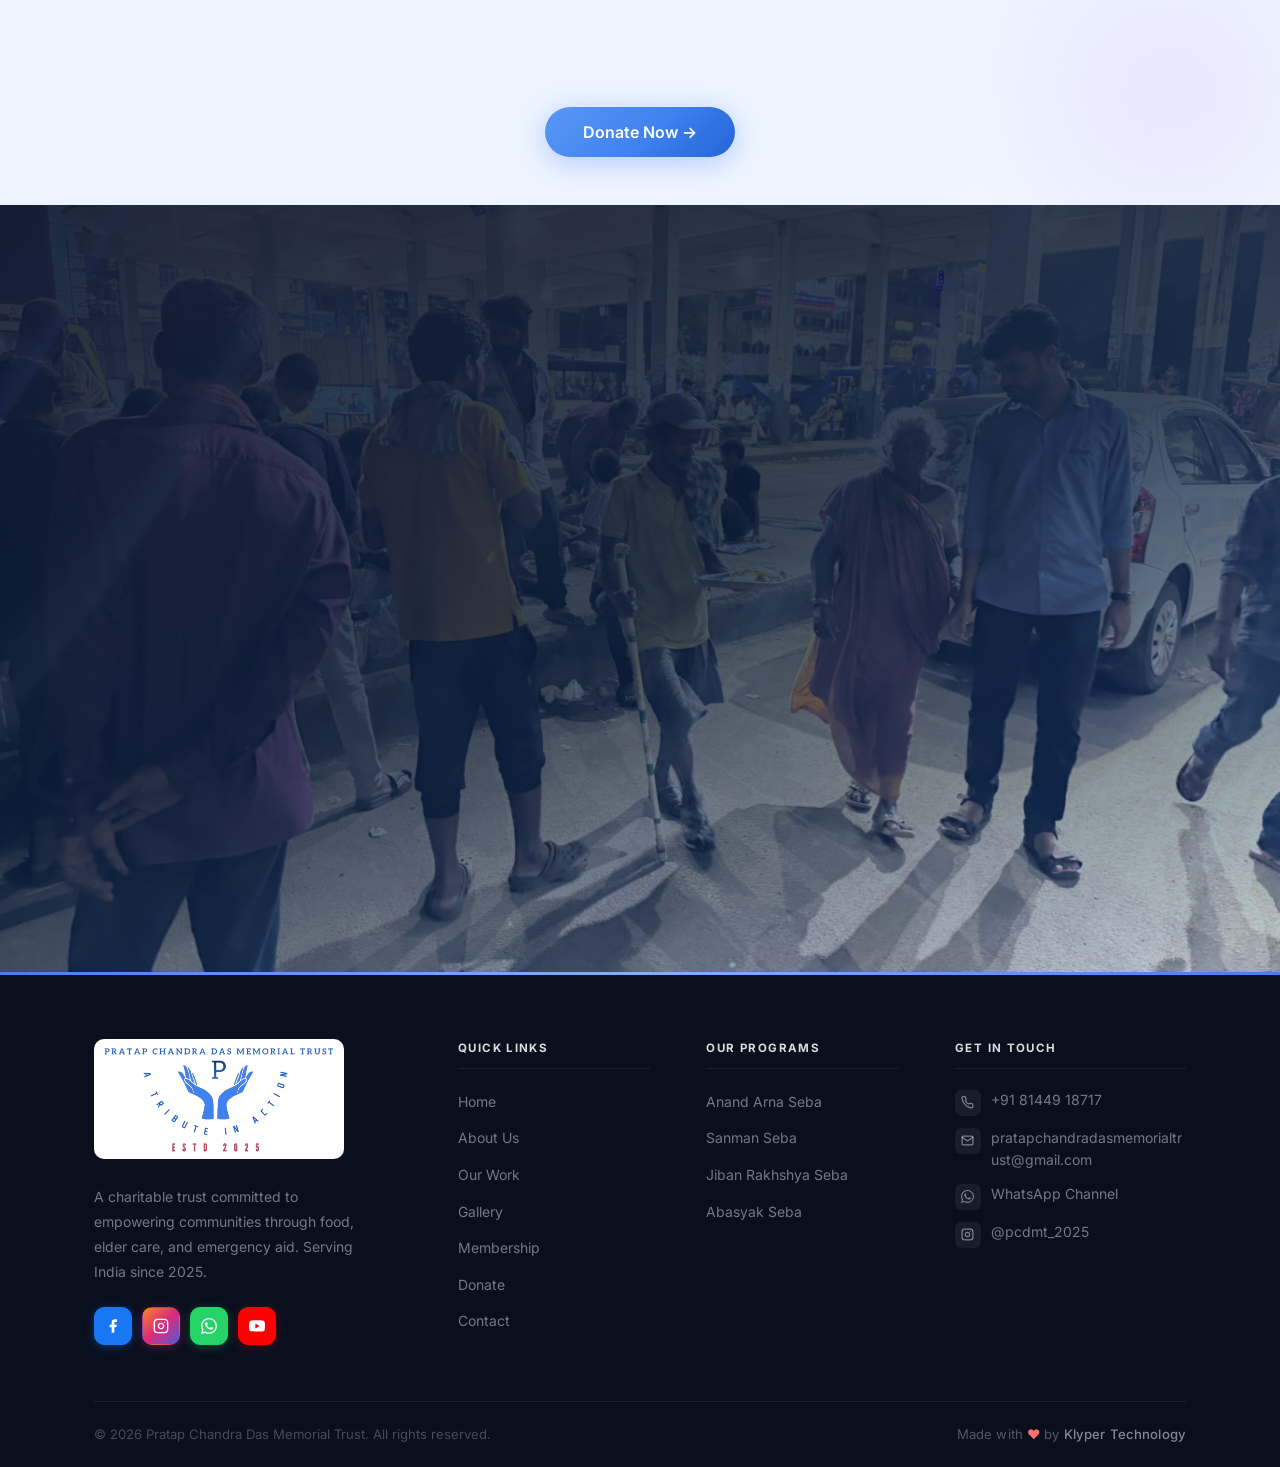
==== commit b5c73c04: "Add files via upload" ====
--- a/index.html
+++ b/index.html
@@ -1,4 +1,4 @@
-<!doctype html>
+﻿<!doctype html>
 <html lang="en">
   <head>
     <meta charset="UTF-8" />
@@ -97,6 +97,7 @@
             </ul>
           </li>
           <li><a href="work.html">Our Work</a></li>
+          <li><a href="gallery.html">Gallery</a></li>
           <li><a href="membership.html">Membership</a></li>
           <li><a href="contact.html">Contact</a></li>
           <li>
@@ -1108,6 +1109,7 @@
               <li><a href="index.html">Home</a></li>
               <li><a href="about.html">About Us</a></li>
               <li><a href="work.html">Our Work</a></li>
+              <li><a href="gallery.html">Gallery</a></li>
               <li><a href="membership.html">Membership</a></li>
               <li><a href="membership.html#donate">Donate</a></li>
               <li><a href="contact.html">Contact</a></li>
--- a/css/style.css
+++ b/css/style.css
@@ -8606,3 +8606,763 @@
     height: 220px;
   }
 }
+
+/* =============================================
+   GALLERY PAGE
+   ============================================= */
+
+/* ── Page Hero ── */
+.gallery-page-hero {
+  position: relative;
+  min-height: 480px;
+  display: flex;
+  align-items: flex-end;
+  padding-top: var(--nav-height);
+  padding-bottom: 64px;
+  overflow: hidden;
+}
+
+.gallery-hero-bg {
+  position: absolute;
+  inset: 0;
+  background: url('../images/work_images/anand_arna_seba/anand_arna_seba_4.webp') center / cover no-repeat;
+  transform: scale(1.04);
+  transition: transform 8s ease-out;
+  z-index: 0;
+}
+
+.gallery-page-hero:hover .gallery-hero-bg {
+  transform: scale(1);
+}
+
+.gallery-hero-overlay {
+  position: absolute;
+  inset: 0;
+  z-index: 1;
+  background: linear-gradient(
+    165deg,
+    rgba(8, 16, 42, 0.80) 0%,
+    rgba(13, 31, 60, 0.88) 55%,
+    rgba(10, 20, 50, 0.95) 100%
+  );
+}
+
+.gallery-page-hero .container {
+  position: relative;
+  z-index: 2;
+}
+
+.gallery-page-hero .breadcrumb {
+  display: flex;
+  align-items: center;
+  gap: 8px;
+  margin-bottom: 20px;
+  font-size: 0.82rem;
+  color: rgba(255,255,255,0.55);
+}
+
+.gallery-page-hero .breadcrumb a {
+  color: rgba(255,255,255,0.55);
+  text-decoration: none;
+  transition: color 0.2s;
+}
+
+.gallery-page-hero .breadcrumb a:hover {
+  color: rgba(255,255,255,0.9);
+}
+
+.gallery-hero-tag {
+  display: inline-flex;
+  align-items: center;
+  gap: 8px;
+  background: rgba(255,255,255,0.10);
+  backdrop-filter: blur(12px);
+  border: 1px solid rgba(255,255,255,0.20);
+  color: rgba(255,255,255,0.90);
+  padding: 7px 18px;
+  border-radius: var(--radius-full);
+  font-size: 0.76rem;
+  font-weight: 700;
+  letter-spacing: 0.08em;
+  text-transform: uppercase;
+  margin-bottom: 20px;
+}
+
+.gallery-hero-tag .dot {
+  width: 7px;
+  height: 7px;
+  background: #93c5fd;
+  border-radius: 50%;
+  animation: pulse-dot 2.4s ease-in-out infinite;
+}
+
+.gallery-hero-title {
+  font-family: var(--font-serif);
+  font-size: clamp(2.2rem, 5vw, 3.8rem);
+  font-weight: 700;
+  color: #fff;
+  line-height: 1.15;
+  letter-spacing: -0.03em;
+  margin-bottom: 18px;
+}
+
+.gallery-hero-accent {
+  background: linear-gradient(135deg, #bfdbfe 0%, #93c5fd 35%, var(--primary) 70%);
+  -webkit-background-clip: text;
+  -webkit-text-fill-color: transparent;
+  background-clip: text;
+  font-style: italic;
+}
+
+.gallery-hero-subtitle {
+  font-size: 1.05rem;
+  color: rgba(255,255,255,0.78);
+  line-height: 1.75;
+  max-width: 560px;
+  margin-bottom: 40px;
+}
+
+/* Stats row in hero */
+.gallery-hero-stats {
+  display: flex;
+  align-items: center;
+  gap: 0;
+  background: rgba(255,255,255,0.07);
+  backdrop-filter: blur(16px);
+  border: 1px solid rgba(255,255,255,0.12);
+  border-radius: 16px;
+  overflow: hidden;
+  width: fit-content;
+}
+
+.ghs-item {
+  display: flex;
+  flex-direction: column;
+  align-items: center;
+  padding: 16px 32px;
+  gap: 4px;
+}
+
+.ghs-num {
+  font-size: 1.6rem;
+  font-weight: 800;
+  color: #fff;
+  letter-spacing: -0.04em;
+  line-height: 1;
+}
+
+.ghs-num sup {
+  font-size: 0.55em;
+  vertical-align: super;
+}
+
+.ghs-label {
+  font-size: 0.7rem;
+  font-weight: 600;
+  color: rgba(255,255,255,0.5);
+  letter-spacing: 0.08em;
+  text-transform: uppercase;
+}
+
+.ghs-divider {
+  width: 1px;
+  height: 44px;
+  background: rgba(255,255,255,0.12);
+  flex-shrink: 0;
+}
+
+/* ── Gallery Section ── */
+.gallery-section {
+  padding: 80px 0 100px;
+  background: var(--cream);
+}
+
+/* ── Filters ── */
+.gallery-filters {
+  display: flex;
+  align-items: center;
+  gap: 10px;
+  flex-wrap: wrap;
+  margin-bottom: 20px;
+}
+
+.gf-btn {
+  display: inline-flex;
+  align-items: center;
+  gap: 7px;
+  padding: 10px 20px;
+  border-radius: var(--radius-full);
+  border: 1.5px solid var(--gray-200);
+  background: #fff;
+  color: var(--gray-600);
+  font-family: var(--font);
+  font-size: 0.85rem;
+  font-weight: 600;
+  cursor: pointer;
+  transition: all var(--transition);
+  white-space: nowrap;
+}
+
+.gf-btn:hover {
+  border-color: var(--primary);
+  color: var(--primary);
+  background: var(--primary-light);
+  transform: translateY(-1px);
+  box-shadow: 0 4px 16px rgba(63,129,239,0.18);
+}
+
+.gf-btn.active {
+  background: linear-gradient(135deg, #5a98f5 0%, var(--primary) 55%, var(--primary-dark) 100%);
+  border-color: transparent;
+  color: #fff;
+  box-shadow: 0 4px 18px rgba(63,129,239,0.40);
+}
+
+.gf-btn.active:hover {
+  transform: translateY(-1px);
+  box-shadow: 0 8px 28px rgba(63,129,239,0.55);
+  background: linear-gradient(135deg, #5a98f5 0%, var(--primary) 55%, var(--primary-dark) 100%);
+  color: #fff;
+}
+
+.gf-icon {
+  font-size: 1rem;
+  line-height: 1;
+}
+
+/* Gallery meta count */
+.gallery-meta {
+  margin-bottom: 32px;
+  font-size: 0.85rem;
+  color: var(--gray-500);
+}
+
+.gallery-meta strong {
+  color: var(--gray-800);
+  font-weight: 700;
+}
+
+/* ── Masonry Grid ── */
+.gallery-grid {
+  columns: 3 280px;
+  column-gap: 18px;
+  gap: 18px;
+}
+
+.gallery-item {
+  break-inside: avoid;
+  margin-bottom: 18px;
+  border-radius: var(--radius-lg);
+  overflow: hidden;
+  box-shadow: var(--shadow-md);
+  cursor: pointer;
+  transition: transform 0.35s cubic-bezier(0.34,1.56,0.64,1),
+              box-shadow 0.35s ease;
+  position: relative;
+}
+
+.gallery-item:hover {
+  transform: translateY(-6px) scale(1.012);
+  box-shadow: 0 20px 50px rgba(13,31,60,0.18), 0 4px 16px rgba(63,129,239,0.14);
+  z-index: 2;
+}
+
+.gallery-item--tall .gallery-img-wrap {
+  height: 480px;
+}
+
+.gallery-item--wide .gallery-img-wrap {
+  height: 300px;
+}
+
+.gallery-img-wrap {
+  position: relative;
+  height: 260px;
+  overflow: hidden;
+  display: block;
+}
+
+.gallery-img-wrap img {
+  width: 100%;
+  height: 100%;
+  object-fit: cover;
+  display: block;
+  transition: transform 0.60s cubic-bezier(0.4,0,0.2,1);
+}
+
+.gallery-item:hover .gallery-img-wrap img {
+  transform: scale(1.07);
+}
+
+/* Overlay */
+.gallery-overlay {
+  position: absolute;
+  inset: 0;
+  background: linear-gradient(
+    to top,
+    rgba(8,16,42,0.88) 0%,
+    rgba(8,16,42,0.30) 50%,
+    transparent 100%
+  );
+  opacity: 0;
+  transition: opacity 0.30s ease;
+  display: flex;
+  align-items: flex-end;
+  padding: 20px;
+}
+
+.gallery-item:hover .gallery-overlay {
+  opacity: 1;
+}
+
+.gallery-overlay-content {
+  display: flex;
+  flex-direction: column;
+  gap: 6px;
+  width: 100%;
+}
+
+.gallery-cat-badge {
+  display: inline-flex;
+  align-items: center;
+  gap: 5px;
+  font-size: 0.72rem;
+  font-weight: 700;
+  padding: 4px 12px;
+  border-radius: var(--radius-full);
+  width: fit-content;
+  letter-spacing: 0.03em;
+  backdrop-filter: blur(8px);
+}
+
+.anand-arna-badge {
+  background: rgba(251,191,36,0.20);
+  border: 1px solid rgba(251,191,36,0.35);
+  color: #fbbf24;
+}
+
+.sanman-badge {
+  background: rgba(168,85,247,0.20);
+  border: 1px solid rgba(168,85,247,0.35);
+  color: #c084fc;
+}
+
+.jiban-badge {
+  background: rgba(16,185,129,0.20);
+  border: 1px solid rgba(16,185,129,0.35);
+  color: #34d399;
+}
+
+.abasyak-badge {
+  background: rgba(249,115,22,0.20);
+  border: 1px solid rgba(249,115,22,0.35);
+  color: #fb923c;
+}
+
+.community-badge {
+  background: rgba(63,129,239,0.20);
+  border: 1px solid rgba(63,129,239,0.35);
+  color: #93c5fd;
+}
+
+.gallery-overlay-caption {
+  font-size: 0.82rem;
+  color: rgba(255,255,255,0.80);
+  line-height: 1.45;
+  margin: 0;
+}
+
+.gallery-zoom-btn {
+  align-self: flex-start;
+  margin-top: 6px;
+  width: 36px;
+  height: 36px;
+  border-radius: 50%;
+  border: none;
+  background: rgba(255,255,255,0.15);
+  backdrop-filter: blur(8px);
+  color: #fff;
+  display: flex;
+  align-items: center;
+  justify-content: center;
+  cursor: pointer;
+  transition: background 0.2s, transform 0.2s;
+}
+
+.gallery-zoom-btn:hover {
+  background: var(--primary);
+  transform: scale(1.12);
+}
+
+/* Empty state */
+.gallery-empty {
+  display: flex;
+  flex-direction: column;
+  align-items: center;
+  gap: 12px;
+  padding: 80px 0;
+  color: var(--gray-500);
+  font-size: 1rem;
+  text-align: center;
+}
+
+.gallery-empty-icon {
+  font-size: 3.5rem;
+  opacity: 0.5;
+}
+
+/* ── Gallery CTA Strip ── */
+.gallery-cta-strip {
+  background: linear-gradient(135deg, var(--navy) 0%, var(--navy-mid) 55%, #1a3563 100%);
+  padding: 64px 0;
+  position: relative;
+  overflow: hidden;
+}
+
+.gallery-cta-strip::before {
+  content: '';
+  position: absolute;
+  inset: 0;
+  background-image: radial-gradient(circle, rgba(255,255,255,0.03) 1px, transparent 1px);
+  background-size: 30px 30px;
+  pointer-events: none;
+}
+
+.gallery-cta-inner {
+  display: flex;
+  align-items: center;
+  justify-content: space-between;
+  gap: 40px;
+  position: relative;
+  z-index: 1;
+  flex-wrap: wrap;
+}
+
+.gallery-cta-text h2 {
+  font-family: var(--font-serif);
+  font-size: clamp(1.5rem, 3vw, 2rem);
+  font-weight: 700;
+  color: #fff;
+  margin-bottom: 8px;
+  line-height: 1.25;
+}
+
+.gallery-cta-text p {
+  font-size: 0.97rem;
+  color: rgba(255,255,255,0.65);
+  max-width: 480px;
+  line-height: 1.65;
+}
+
+.gallery-cta-btns {
+  display: flex;
+  gap: 14px;
+  flex-wrap: wrap;
+  flex-shrink: 0;
+}
+
+/* ── Lightbox ── */
+.lightbox-backdrop {
+  display: none;
+  position: fixed;
+  inset: 0;
+  background: rgba(5,10,28,0.92);
+  z-index: 9998;
+  backdrop-filter: blur(8px);
+  -webkit-backdrop-filter: blur(8px);
+}
+
+.lightbox {
+  display: none;
+  position: fixed;
+  inset: 0;
+  z-index: 9999;
+  align-items: center;
+  justify-content: center;
+  padding: 20px;
+}
+
+.lb-content {
+  position: relative;
+  max-width: min(900px, calc(100vw - 120px));
+  width: 100%;
+  display: flex;
+  flex-direction: column;
+  gap: 0;
+  animation: lbFadeIn 0.25s ease;
+}
+
+@keyframes lbFadeIn {
+  from { opacity: 0; transform: scale(0.94); }
+  to   { opacity: 1; transform: scale(1); }
+}
+
+.lb-img-wrap {
+  border-radius: var(--radius-lg) var(--radius-lg) 0 0;
+  overflow: hidden;
+  background: rgba(255,255,255,0.04);
+  min-height: 200px;
+  display: flex;
+  align-items: center;
+  justify-content: center;
+}
+
+.lb-img-wrap img {
+  display: block;
+  max-width: 100%;
+  max-height: 72vh;
+  width: auto;
+  height: auto;
+  object-fit: contain;
+  opacity: 0;
+  transition: opacity 0.3s ease;
+}
+
+.lb-img-wrap img.lb-img-loaded {
+  opacity: 1;
+}
+
+.lb-info {
+  background: rgba(13,27,60,0.95);
+  backdrop-filter: blur(20px);
+  border-radius: 0 0 var(--radius-lg) var(--radius-lg);
+  padding: 16px 24px;
+  display: flex;
+  align-items: center;
+  gap: 16px;
+  flex-wrap: wrap;
+}
+
+.lb-category {
+  font-size: 0.8rem;
+  font-weight: 700;
+  color: #93c5fd;
+  letter-spacing: 0.05em;
+  text-transform: uppercase;
+  white-space: nowrap;
+}
+
+.lb-caption {
+  flex: 1;
+  font-size: 0.88rem;
+  color: rgba(255,255,255,0.72);
+  line-height: 1.5;
+  margin: 0;
+}
+
+.lb-counter {
+  font-size: 0.78rem;
+  color: rgba(255,255,255,0.38);
+  font-weight: 600;
+  white-space: nowrap;
+  margin-left: auto;
+}
+
+.lb-close {
+  position: fixed;
+  top: 20px;
+  right: 24px;
+  z-index: 10000;
+  width: 44px;
+  height: 44px;
+  border-radius: 50%;
+  border: 1.5px solid rgba(255,255,255,0.22);
+  background: rgba(13,27,60,0.80);
+  color: #fff;
+  display: flex;
+  align-items: center;
+  justify-content: center;
+  cursor: pointer;
+  transition: background 0.2s, transform 0.2s;
+}
+
+.lb-close:hover {
+  background: rgba(239,68,68,0.8);
+  transform: rotate(90deg) scale(1.08);
+}
+
+.lb-arrow {
+  position: fixed;
+  top: 50%;
+  transform: translateY(-50%);
+  z-index: 10000;
+  width: 50px;
+  height: 50px;
+  border-radius: 50%;
+  border: 1.5px solid rgba(255,255,255,0.18);
+  background: rgba(13,27,60,0.75);
+  color: #fff;
+  display: flex;
+  align-items: center;
+  justify-content: center;
+  cursor: pointer;
+  transition: background 0.2s, transform 0.25s;
+}
+
+.lb-arrow:hover {
+  background: var(--primary);
+  border-color: transparent;
+}
+
+.lb-prev {
+  left: 16px;
+}
+
+.lb-next {
+  right: 16px;
+}
+
+.lb-prev:hover { transform: translateY(-50%) translateX(-3px); }
+.lb-next:hover { transform: translateY(-50%) translateX(3px); }
+
+/* ── Gallery Responsive ── */
+@media (max-width: 1024px) {
+  .gallery-grid {
+    columns: 2 240px;
+  }
+}
+
+@media (max-width: 768px) {
+  .gallery-page-hero {
+    min-height: 400px;
+    padding-bottom: 52px;
+  }
+
+  .gallery-hero-title {
+    font-size: clamp(1.9rem, 6vw, 2.8rem);
+  }
+
+  .gallery-hero-subtitle {
+    font-size: 0.96rem;
+  }
+
+  .gallery-hero-stats {
+    width: 100%;
+  }
+
+  .ghs-item {
+    flex: 1;
+    padding: 14px 16px;
+  }
+
+  .ghs-num {
+    font-size: 1.3rem;
+  }
+
+  .gallery-section {
+    padding: 60px 0 80px;
+  }
+
+  .gallery-filters {
+    gap: 8px;
+  }
+
+  .gf-btn {
+    padding: 8px 14px;
+    font-size: 0.8rem;
+  }
+
+  .gallery-grid {
+    columns: 2 180px;
+    column-gap: 12px;
+  }
+
+  .gallery-item {
+    margin-bottom: 12px;
+  }
+
+  .gallery-img-wrap {
+    height: 200px;
+  }
+
+  .gallery-item--tall .gallery-img-wrap {
+    height: 340px;
+  }
+
+  .gallery-item--wide .gallery-img-wrap {
+    height: 220px;
+  }
+
+  .gallery-cta-inner {
+    flex-direction: column;
+    text-align: center;
+    gap: 28px;
+  }
+
+  .gallery-cta-btns {
+    justify-content: center;
+  }
+
+  .lb-arrow {
+    width: 40px;
+    height: 40px;
+  }
+
+  .lb-prev { left: 8px; }
+  .lb-next { right: 8px; }
+
+  .lb-content {
+    max-width: calc(100vw - 80px);
+  }
+}
+
+@media (max-width: 480px) {
+  .gallery-page-hero {
+    min-height: 360px;
+    padding-bottom: 44px;
+  }
+
+  .gallery-grid {
+    columns: 1;
+  }
+
+  .gallery-item--tall .gallery-img-wrap,
+  .gallery-item--wide .gallery-img-wrap {
+    height: 260px;
+  }
+
+  .gallery-img-wrap {
+    height: 240px;
+  }
+
+  .gallery-overlay {
+    opacity: 1;
+    background: linear-gradient(
+      to top,
+      rgba(8,16,42,0.80) 0%,
+      rgba(8,16,42,0.10) 40%,
+      transparent 100%
+    );
+  }
+
+  .gallery-filters {
+    gap: 6px;
+  }
+
+  .gf-btn {
+    padding: 7px 12px;
+    font-size: 0.77rem;
+    gap: 5px;
+  }
+
+  .gallery-hero-stats {
+    flex-direction: column;
+    border-radius: 14px;
+  }
+
+  .ghs-divider {
+    width: 80%;
+    height: 1px;
+  }
+
+  .lb-info {
+    flex-direction: column;
+    align-items: flex-start;
+    gap: 6px;
+    padding: 12px 16px;
+  }
+
+  .lb-counter {
+    margin-left: 0;
+  }
+}
